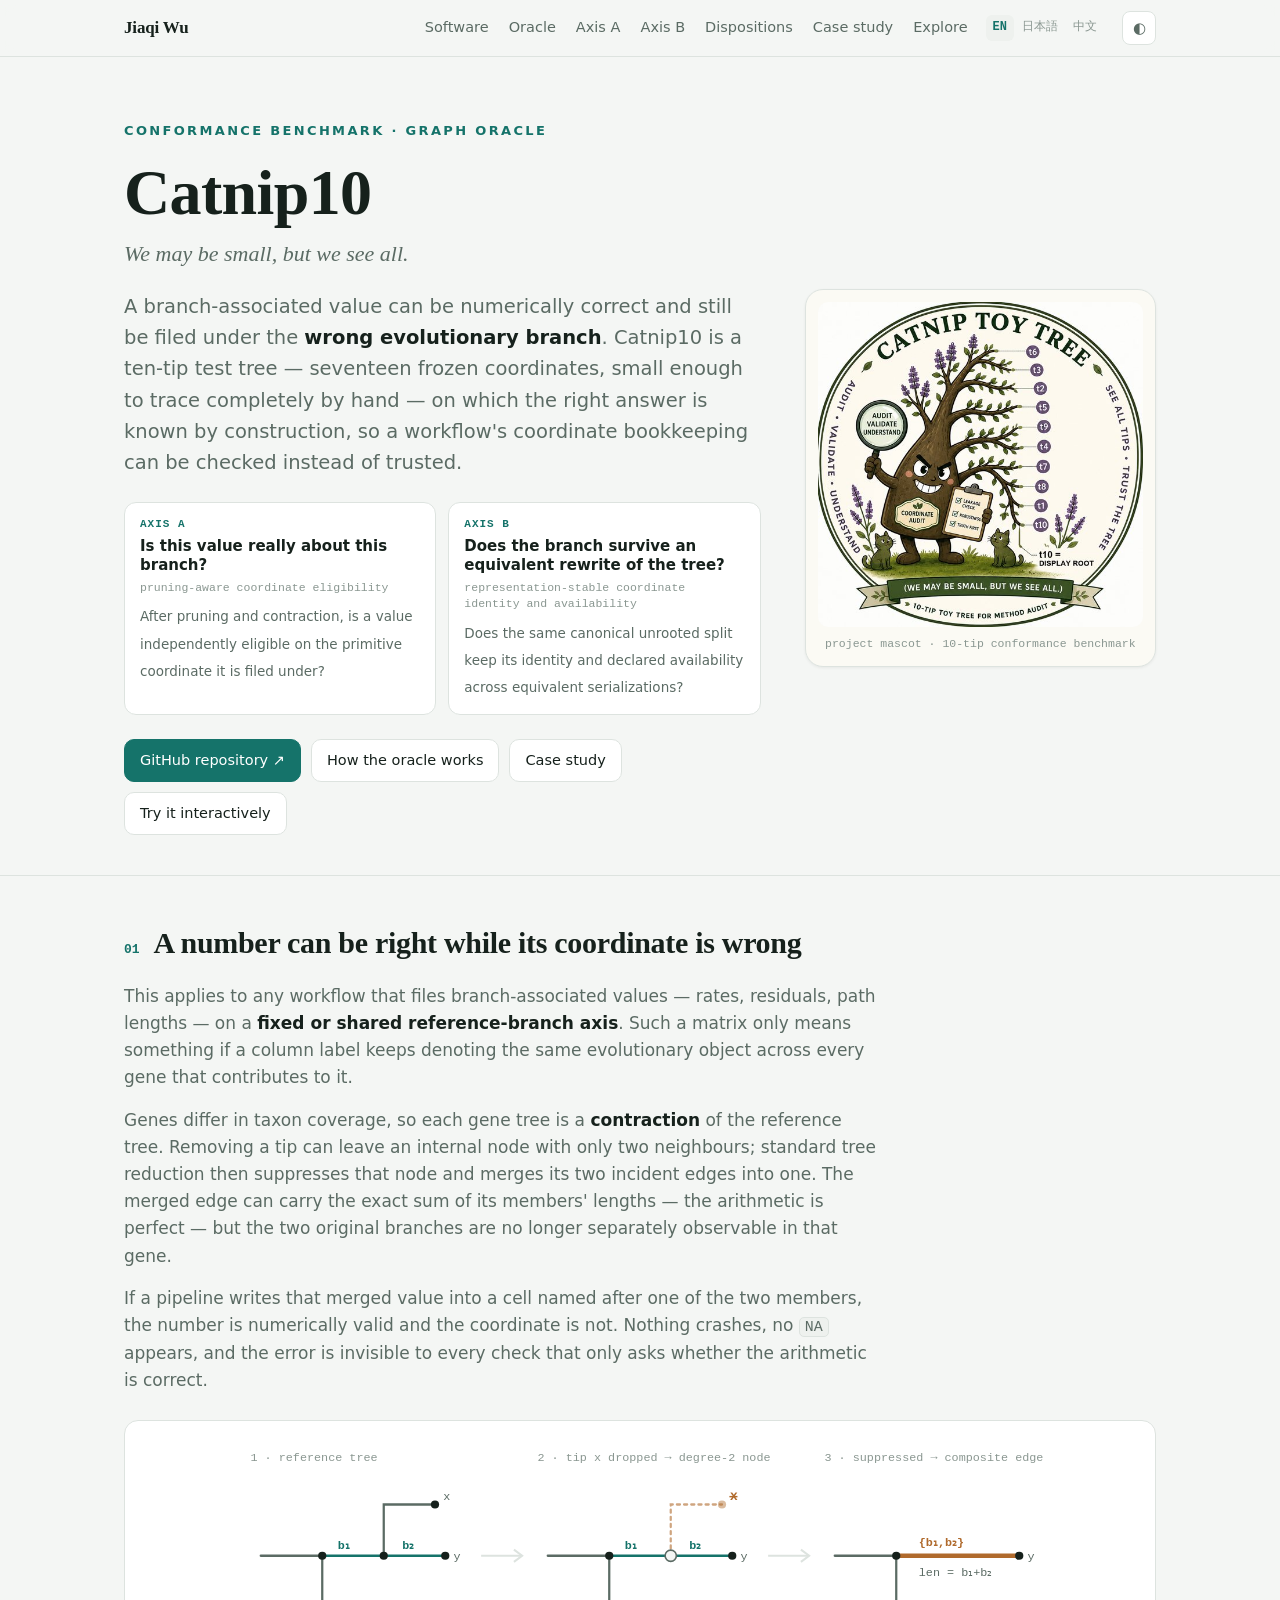
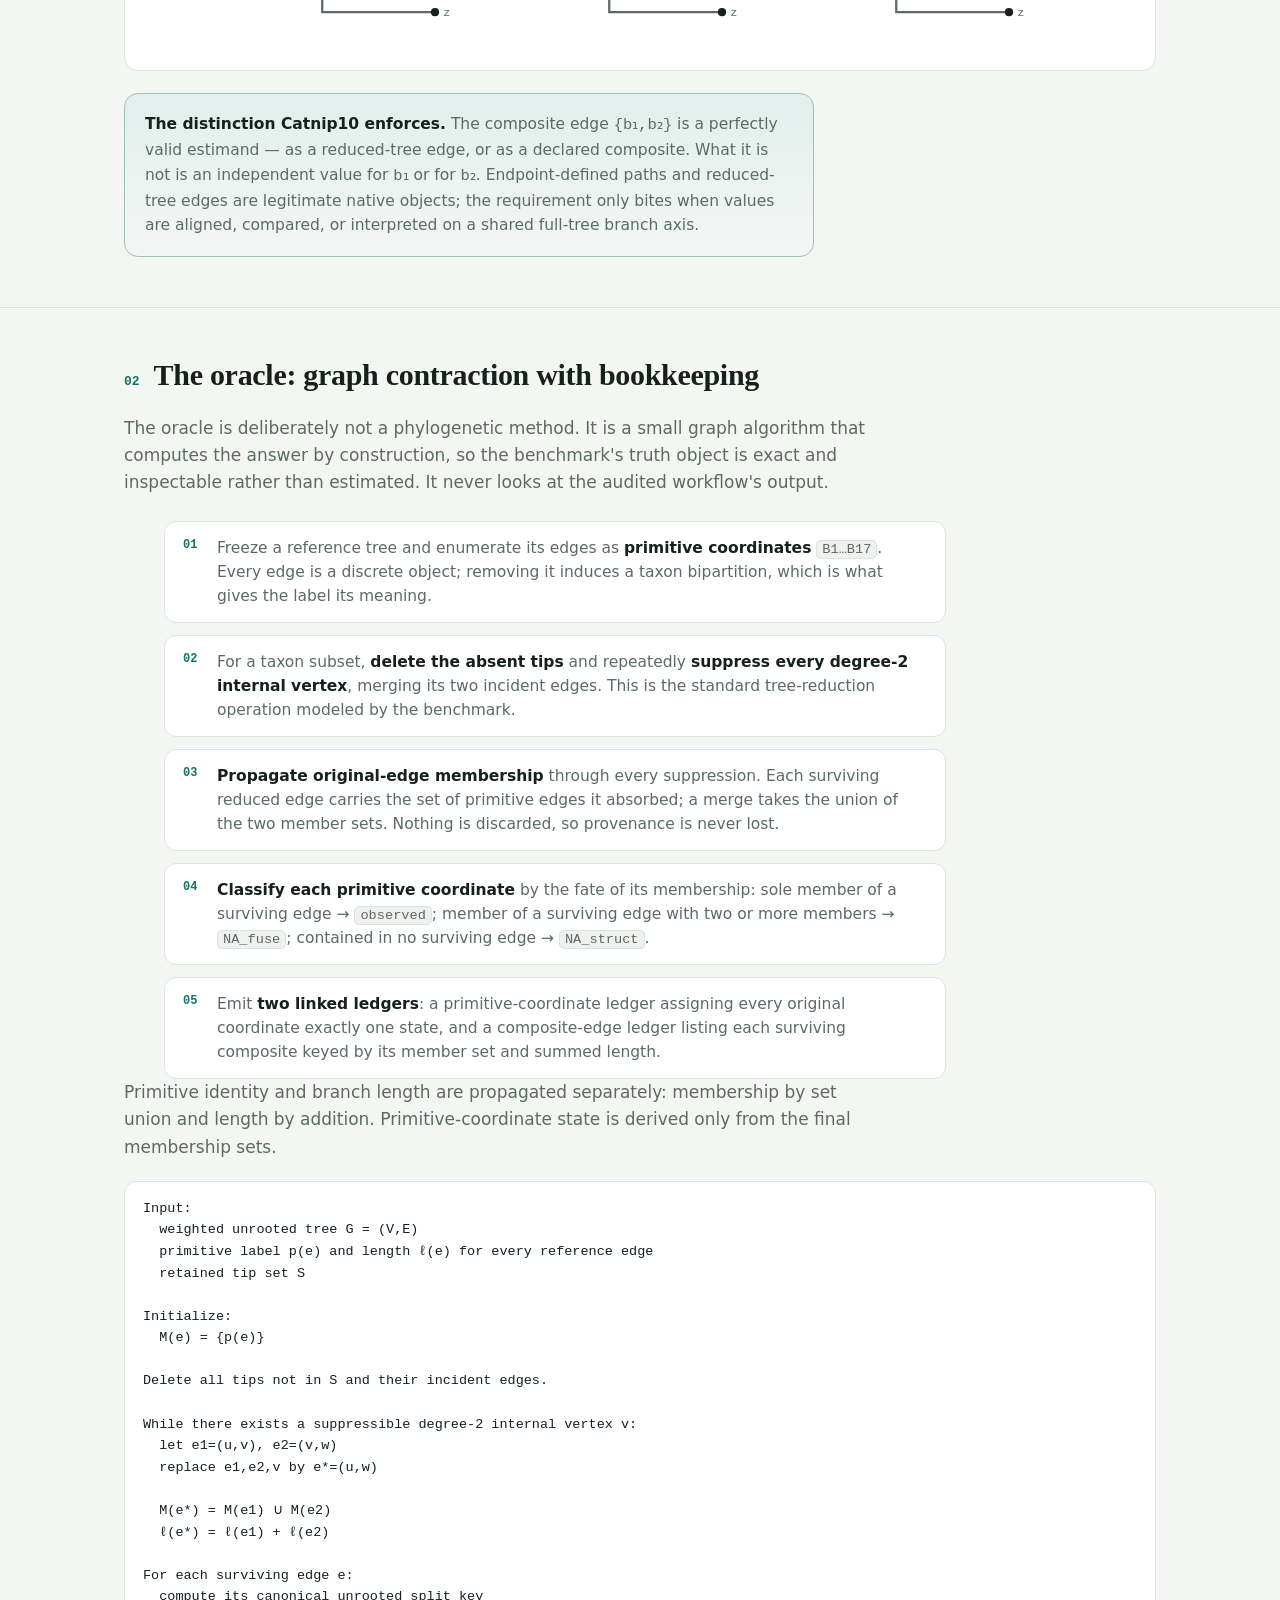
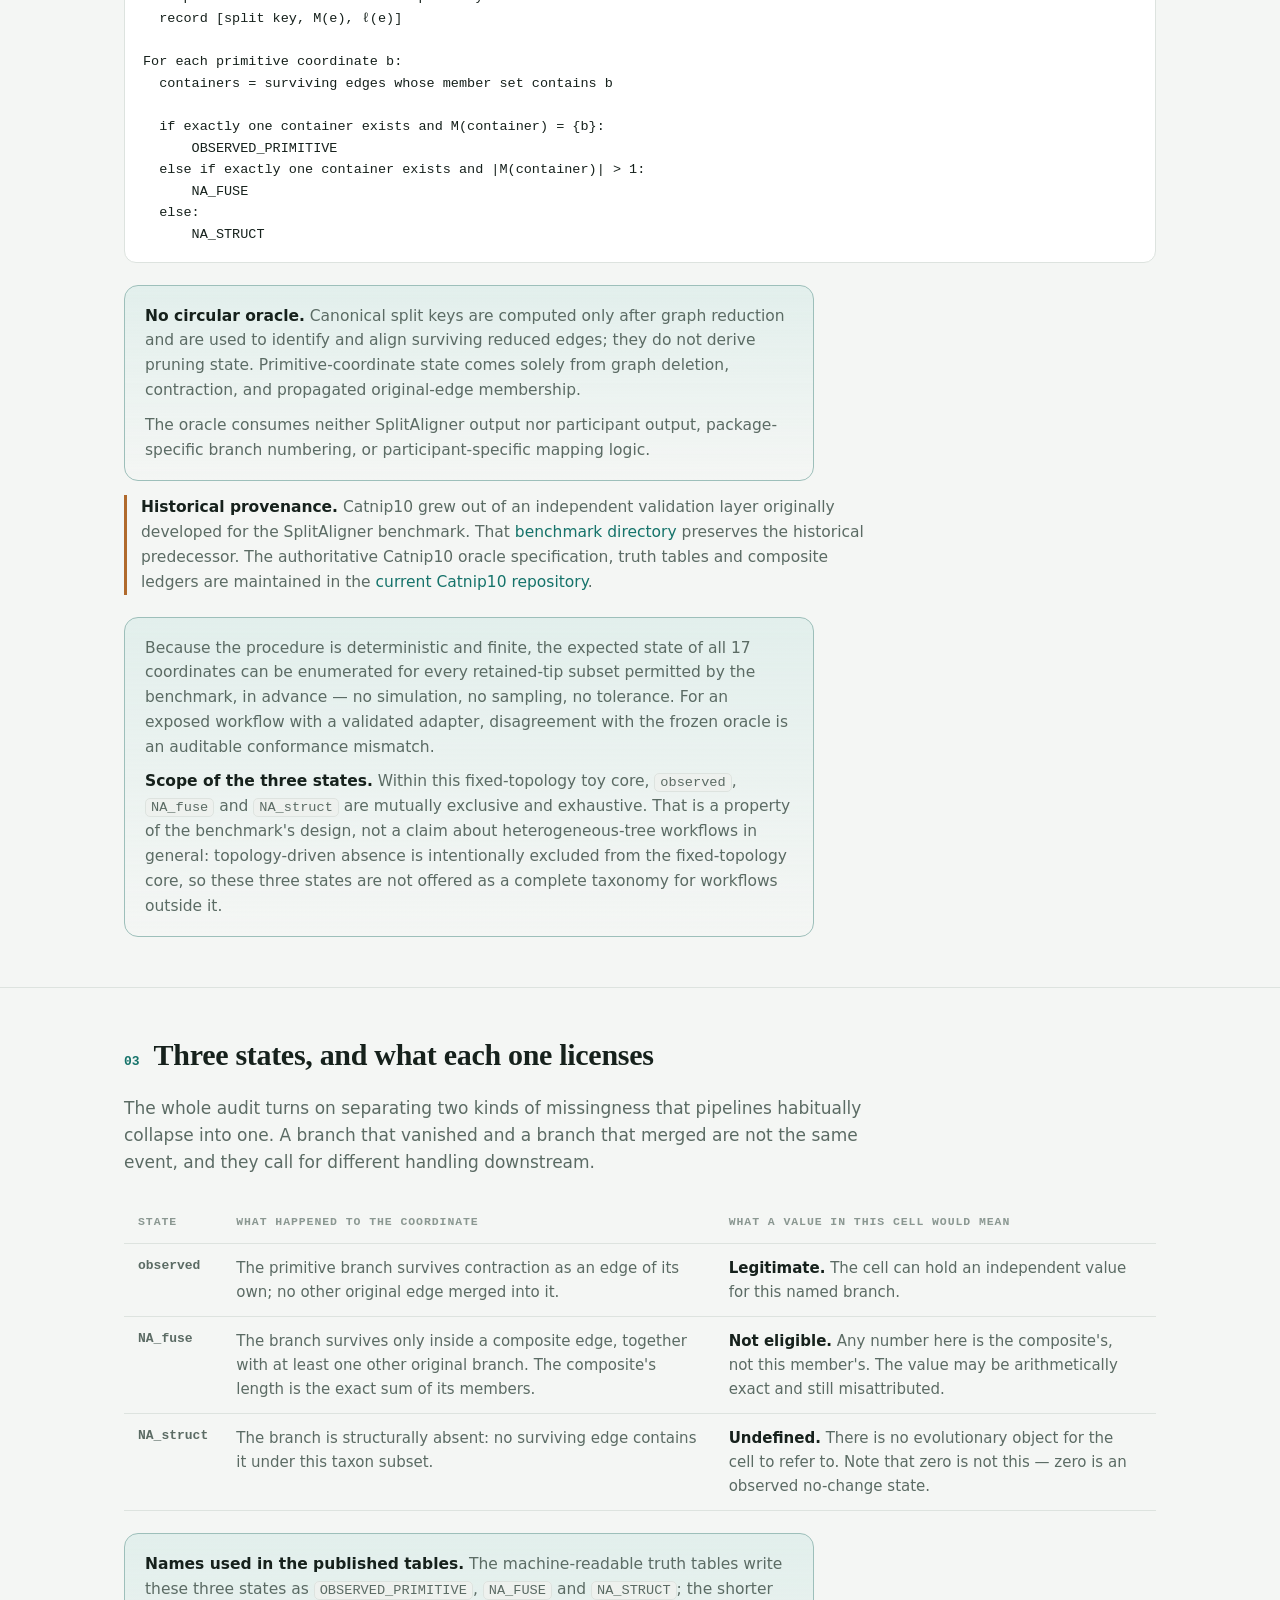
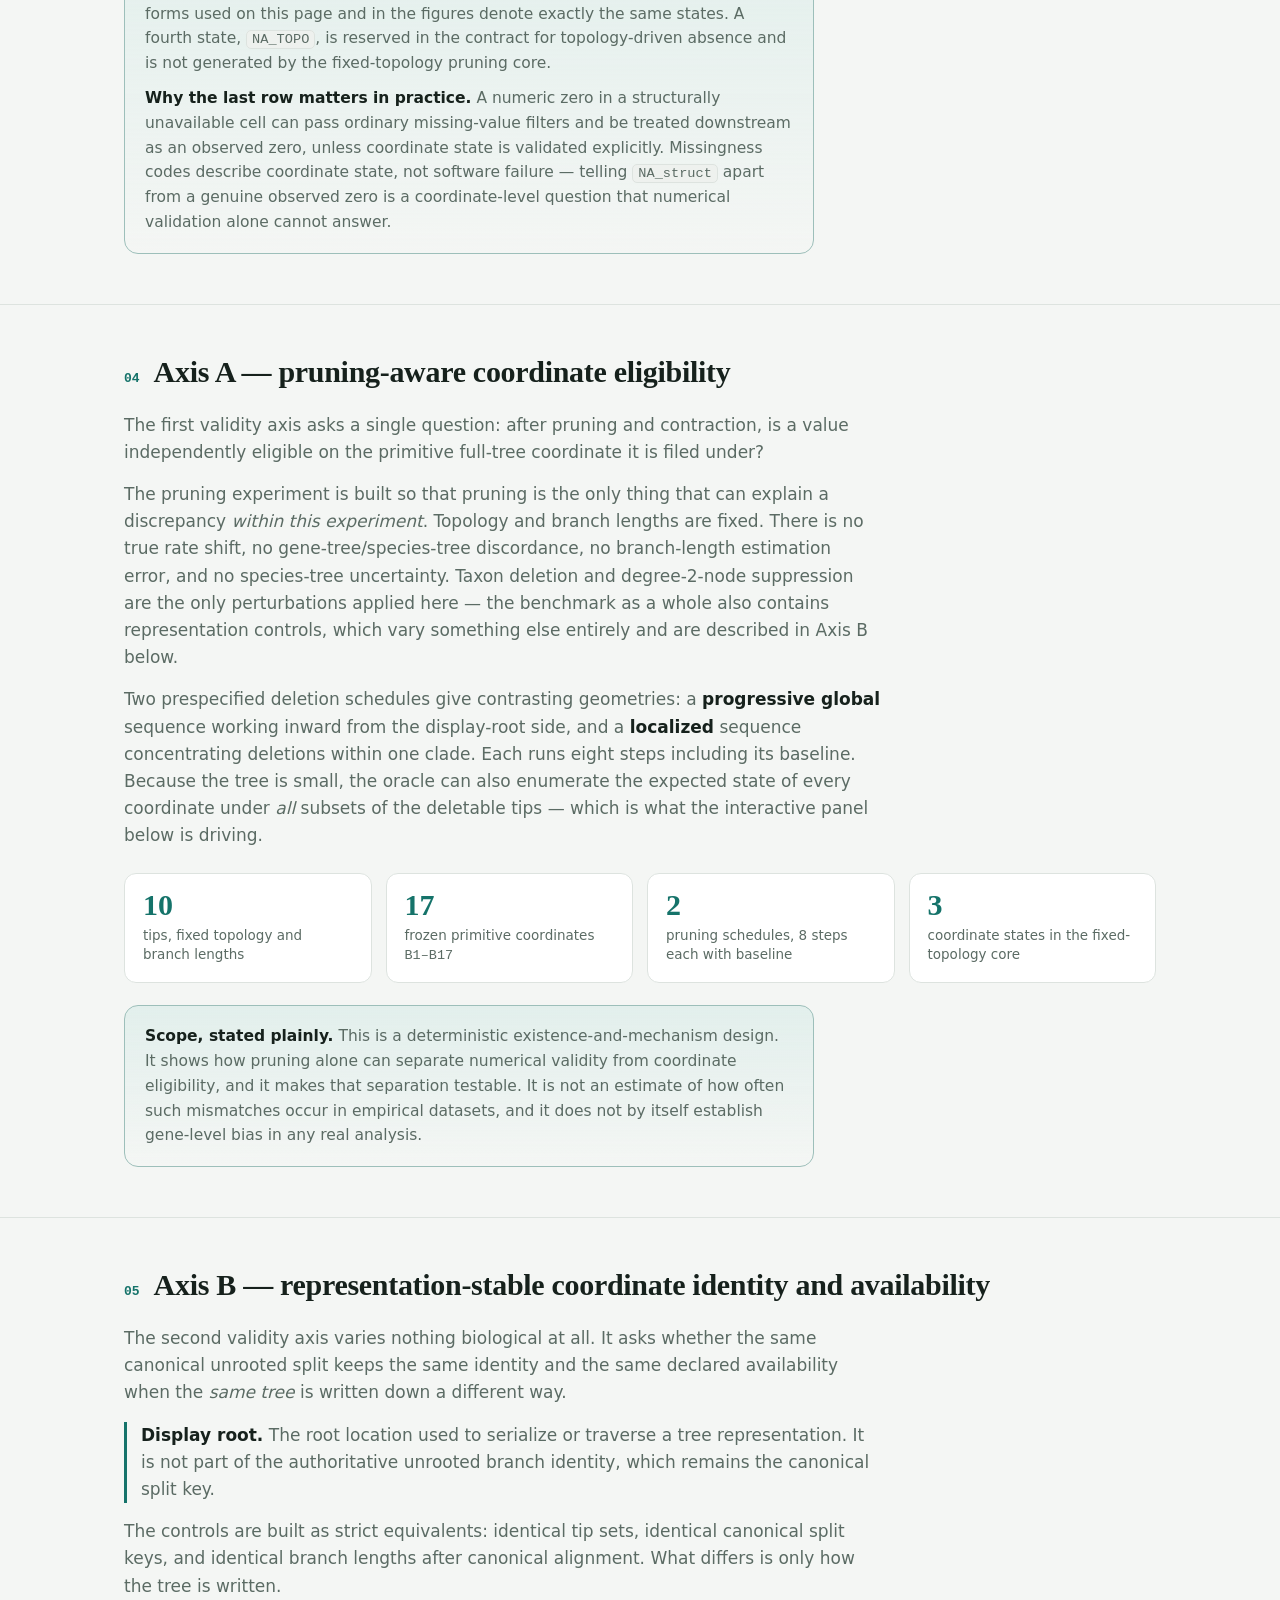
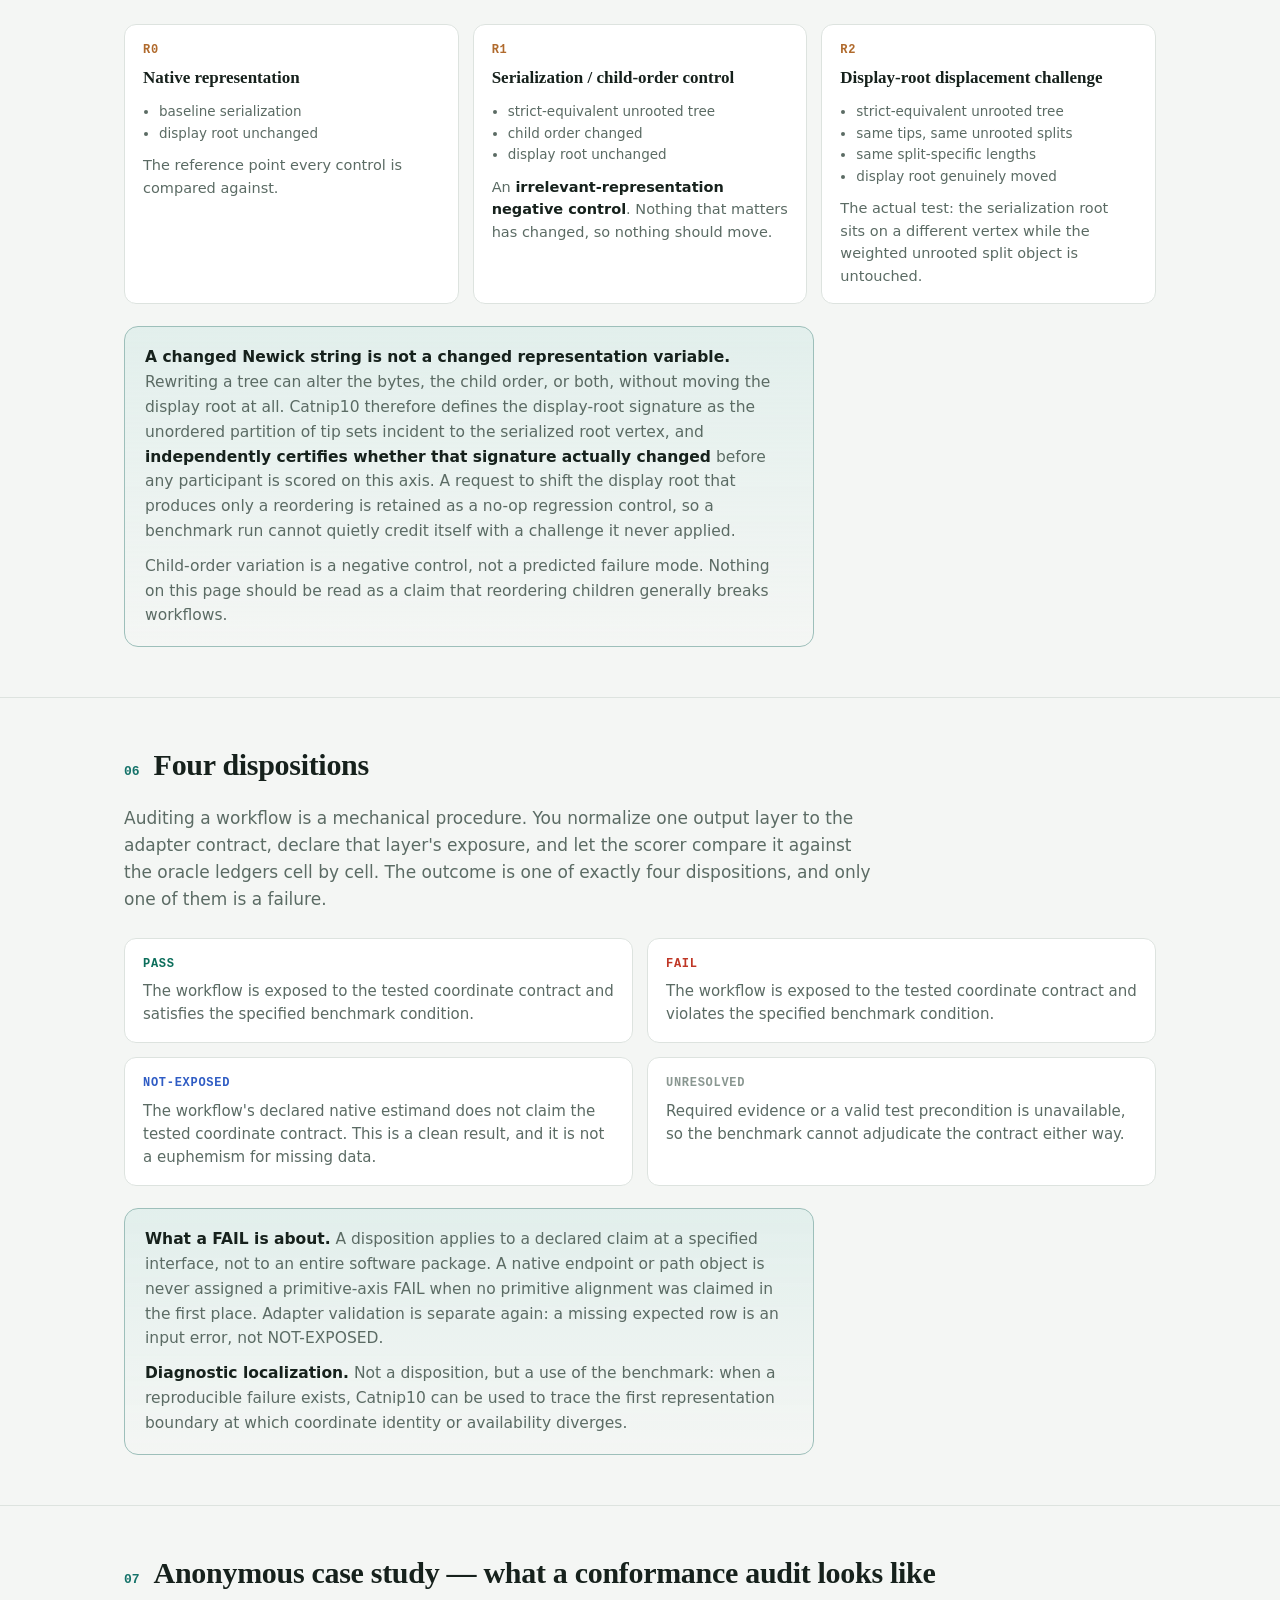
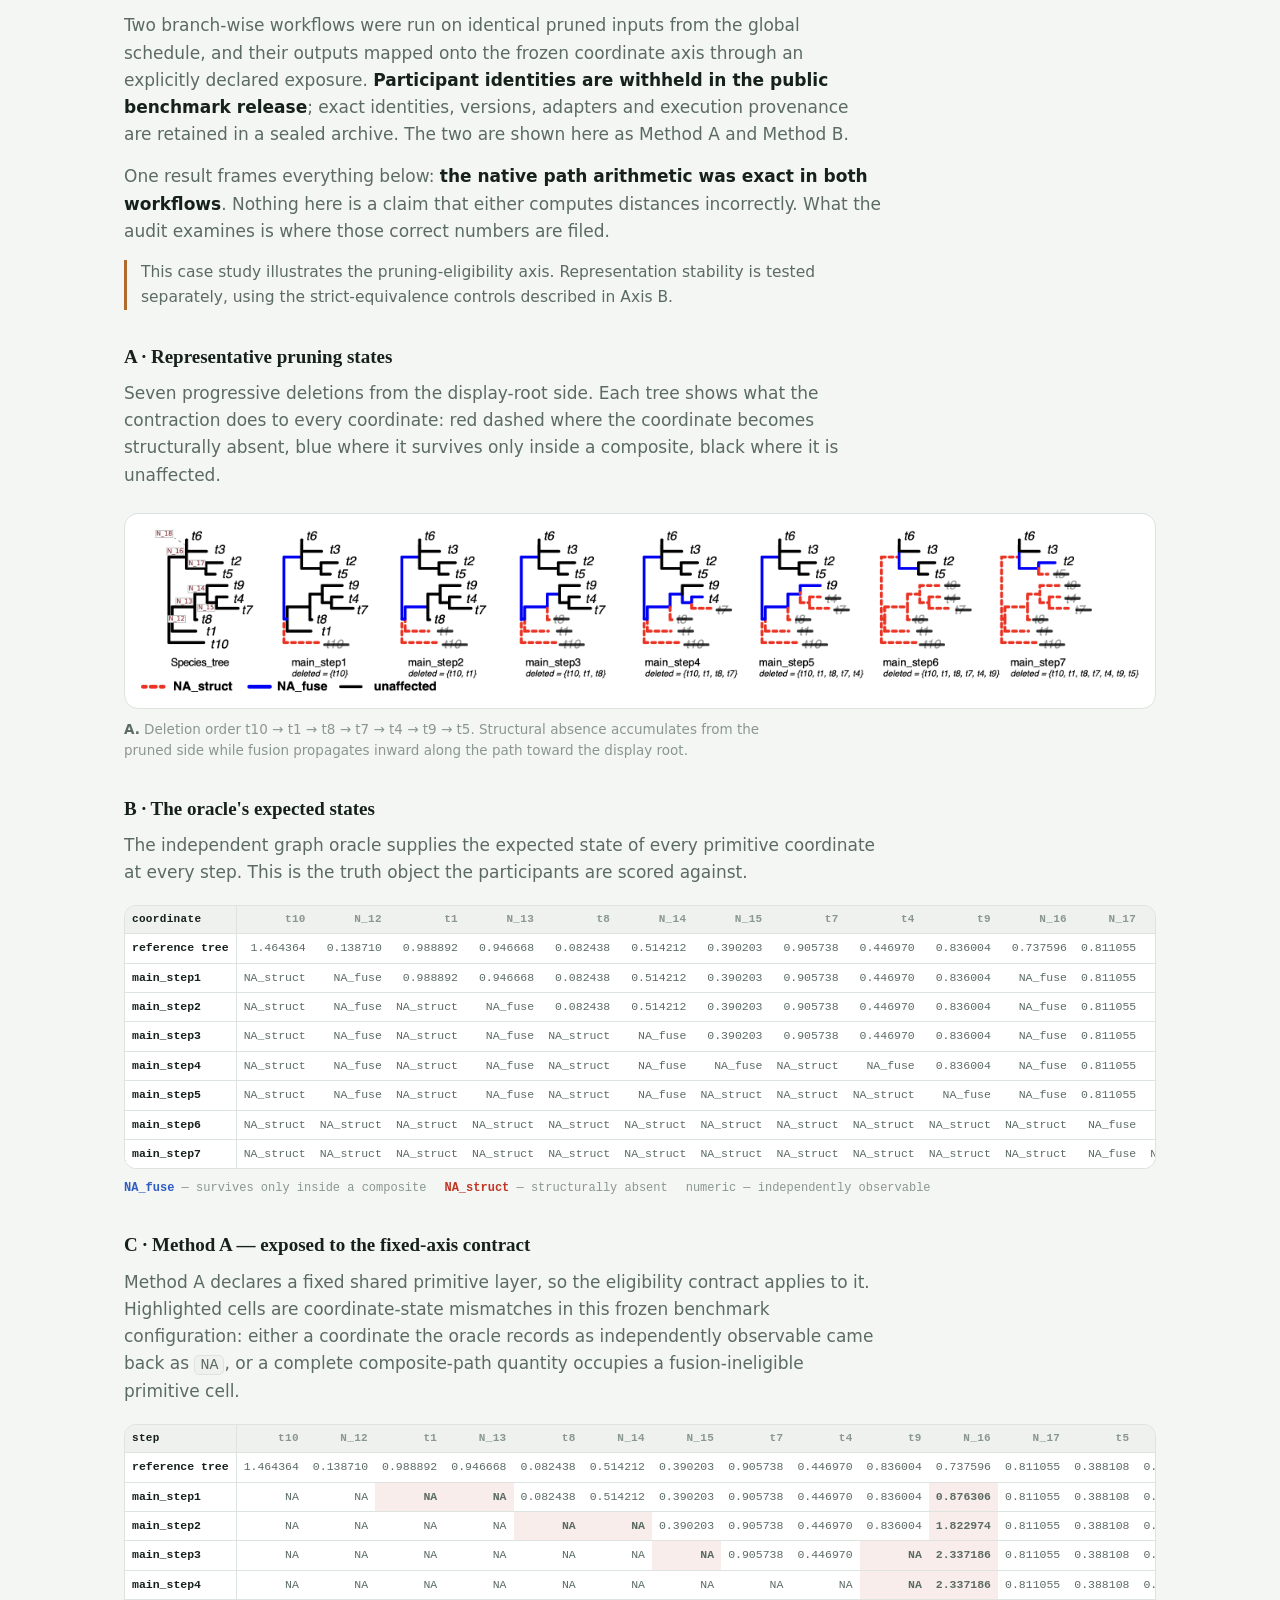
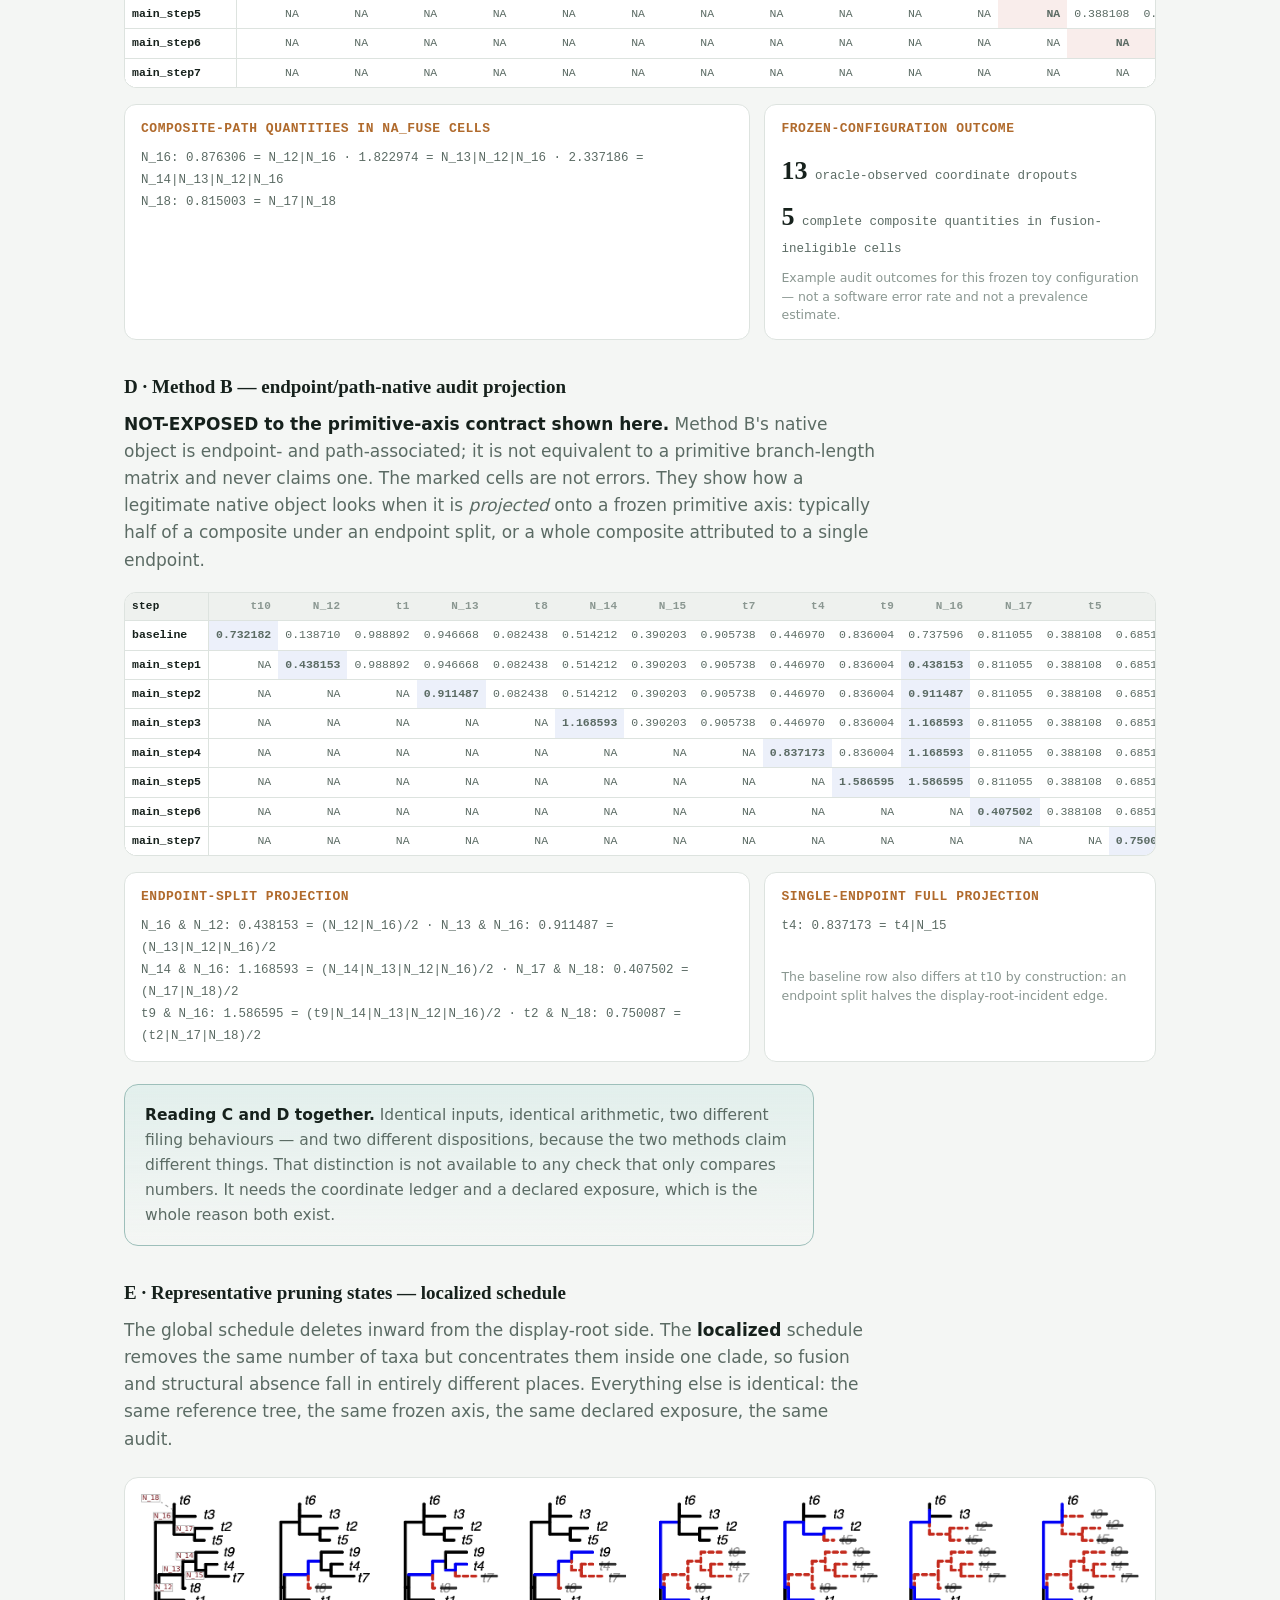
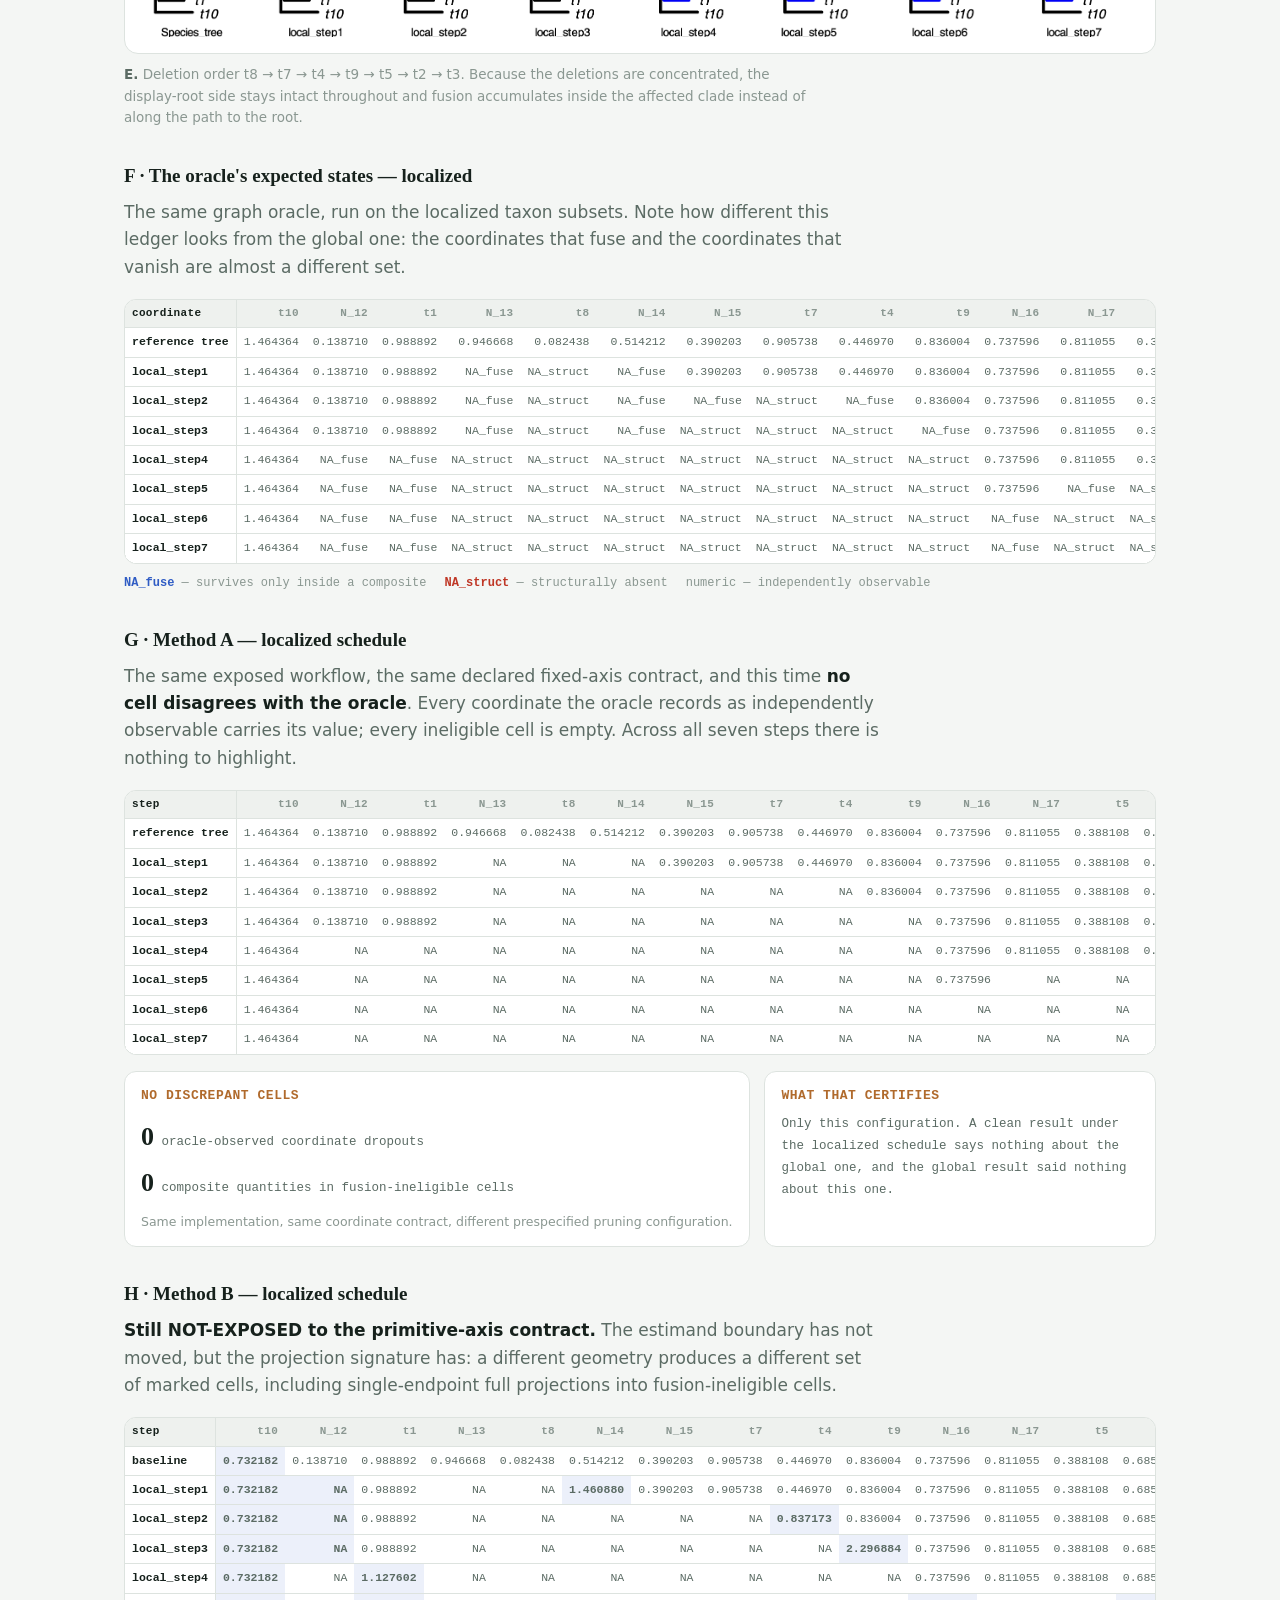
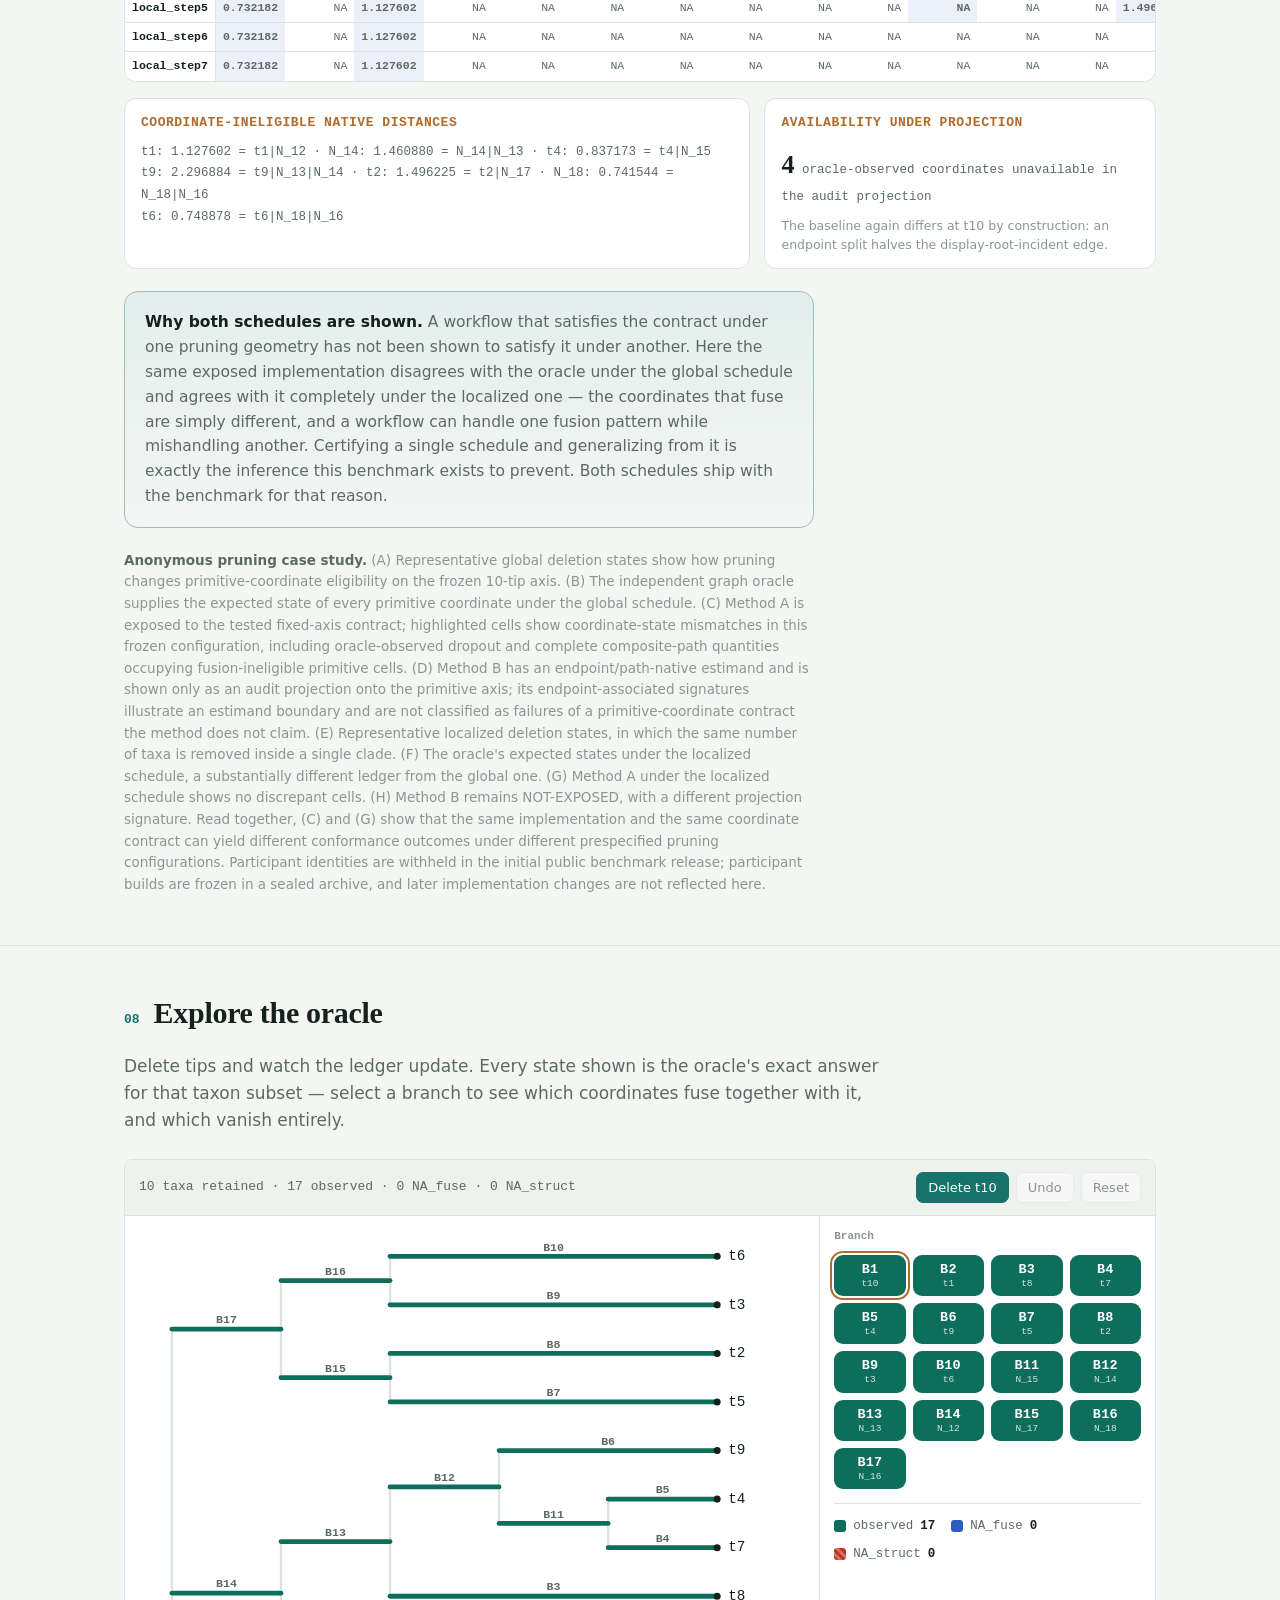
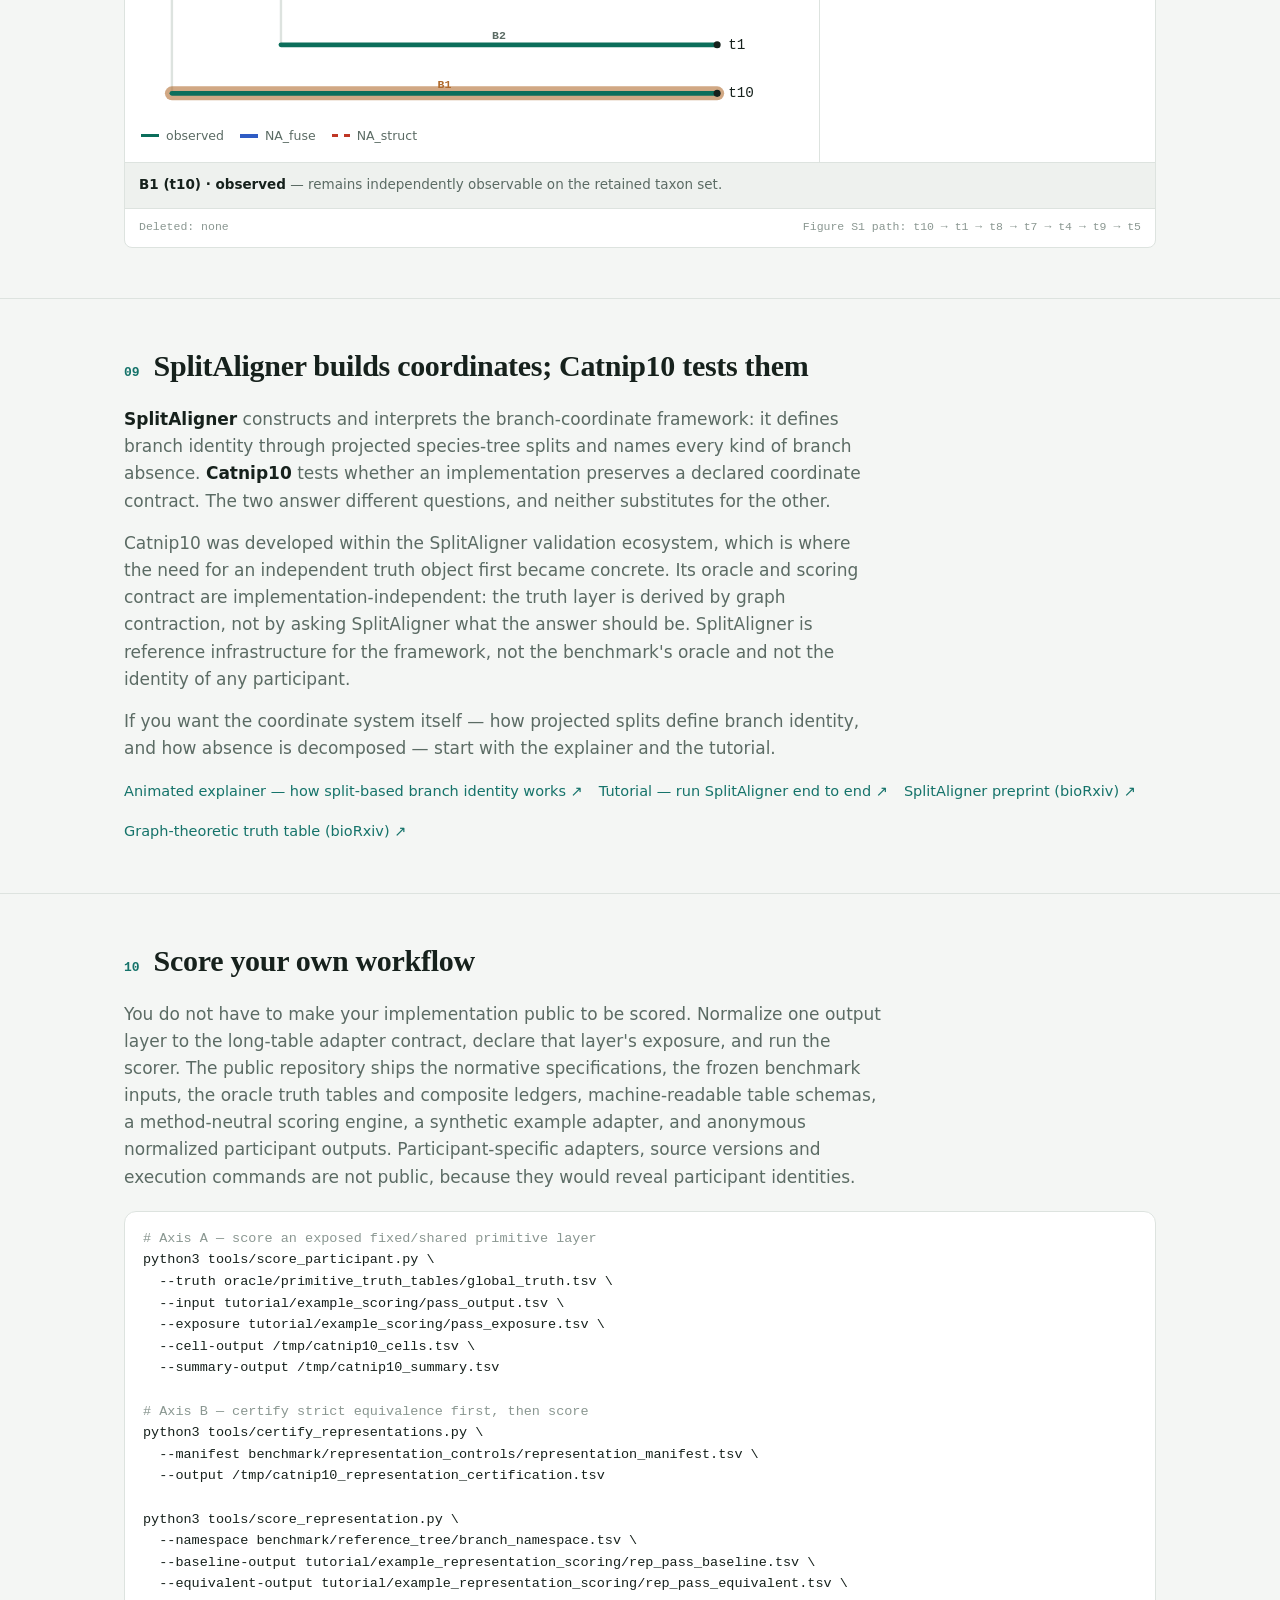
==== catnip10/index.html @ 3f30d098 "Reposition hero/About toward methods; add ORCID, public CV, OG/hreflang/favicon/JSON-LD; publish ASJ" ====
<!doctype html>
<html lang="en">
<head>
<meta charset="utf-8">
<meta name="viewport" content="width=device-width, initial-scale=1">
<link rel="icon" type="image/svg+xml" href="data:image/svg+xml,%3Csvg xmlns='http://www.w3.org/2000/svg' viewBox='0 0 32 32'%3E%3Crect width='32' height='32' rx='7' fill='%2315736a'/%3E%3Cpath d='M5 16h6M11 9v14M11 9h8M11 23h8M19 6v6M19 6h6M19 12h6M19 20v6M19 20h6M19 26h6' fill='none' stroke='%23fff' stroke-width='2.2' stroke-linecap='round'/%3E%3C/svg%3E">
<title>Catnip10 — deterministic branch-coordinate conformance benchmark</title>
<meta name="description" content="Catnip10 is a deterministic 10-tip conformance benchmark for branch-wise workflows that use a fixed or shared reference-branch axis. It tests pruning-aware coordinate eligibility and representation-stable coordinate identity and availability against an independent graph-contraction oracle.">
<link rel="stylesheet" href="../splitaligner/catnip10_game.css">
<script src="../splitaligner/catnip10_game_data.js" defer></script>
<script src="../splitaligner/catnip10_game.js" defer></script>
<style>
  :root{
    --paper:#f4f6f4; --surface:#ffffff; --surface2:#eef1ee; --line:#dde3df;
    --ink:#16211c; --muted:#5b6b64; --faint:#8a9791;
    --accent:#15736a;
    --accent-2:#b06a2c;
    --accent-soft:#e2efec;
    --serif:"Charter","Iowan Old Style","Palatino Linotype",Palatino,Georgia,"Times New Roman",serif;
    --sans:ui-sans-serif,system-ui,-apple-system,"Segoe UI",Roboto,Helvetica,Arial,sans-serif;
    --mono:ui-monospace,"SF Mono","JetBrains Mono",Menlo,Consolas,monospace;
    --maxw:1080px;
  }
  @media (prefers-color-scheme:dark){
    :root{
      --paper:#0f1613; --surface:#151d19; --surface2:#1b241f; --line:#2a352f;
      --ink:#e7efea; --muted:#a2b1aa; --faint:#75847d;
      --accent:#4bb7a8; --accent-2:#d8974f; --accent-soft:#17302b;
    }
  }
  :root[data-theme="dark"]{
    --paper:#0f1613; --surface:#151d19; --surface2:#1b241f; --line:#2a352f;
    --ink:#e7efea; --muted:#a2b1aa; --faint:#75847d;
    --accent:#4bb7a8; --accent-2:#d8974f; --accent-soft:#17302b;
  }
  :root[data-theme="light"]{
    --paper:#f4f6f4; --surface:#ffffff; --surface2:#eef1ee; --line:#dde3df;
    --ink:#16211c; --muted:#5b6b64; --faint:#8a9791;
    --accent:#15736a; --accent-2:#b06a2c; --accent-soft:#e2efec;
  }

  *{box-sizing:border-box}
  html{scroll-behavior:smooth}
  @media (prefers-reduced-motion:reduce){ html{scroll-behavior:auto} }
  body{margin:0; background:var(--paper); color:var(--ink); font-family:var(--sans);
    line-height:1.6; -webkit-font-smoothing:antialiased; font-size:17px}
  h1,h2,h3{font-family:var(--serif); font-weight:600; line-height:1.15; letter-spacing:-.01em}
  a{color:var(--accent); text-decoration:none}
  a:hover{text-decoration:underline}
  .wrap{max-width:var(--maxw); margin:0 auto; padding:0 24px}
  .mono{font-family:var(--mono)}
  code{font-family:var(--mono); font-size:.88em; background:var(--surface2); border:1px solid var(--line);
    border-radius:5px; padding:1px 5px}

  /* Nav — same idiom as the rest of the site */
  header.nav{position:sticky; top:0; z-index:50; backdrop-filter:saturate(1.4) blur(8px);
    background:color-mix(in srgb,var(--paper) 86%, transparent); border-bottom:1px solid var(--line)}
  .nav-inner{max-width:var(--maxw); margin:0 auto; padding:11px 24px; display:flex; align-items:center; gap:18px}
  .nav-name{font-family:var(--serif); font-weight:600; font-size:17px; letter-spacing:-.01em; margin-right:auto}
  .nav-name a{color:var(--ink)}
  .nav-links{display:flex; gap:20px; align-items:center}
  .nav-links a{color:var(--muted); font-size:14.5px}
  .nav-links a:hover{color:var(--accent); text-decoration:none}
  .lang-switch{display:flex; gap:1px; align-items:center; font-family:var(--mono); font-size:12px}
  .lang-switch a{color:var(--faint); padding:3px 7px; border-radius:6px; text-decoration:none}
  .lang-switch a:hover{color:var(--accent)}
  .lang-switch a.cur{color:var(--accent); background:var(--surface2); font-weight:700}
  .theme-btn{border:1px solid var(--line); background:var(--surface); color:var(--muted); border-radius:8px;
    width:34px; height:34px; cursor:pointer; font-size:15px; display:grid; place-items:center}
  .theme-btn:hover{color:var(--accent); border-color:var(--accent)}
  @media (max-width:820px){ .nav-links{display:none} }

  /* Hero */
  .hero{padding:64px 0 40px}
  .hero-grid{display:grid; grid-template-columns:1.45fr .8fr; gap:44px; align-items:center}
  @media (max-width:860px){ .hero-grid{grid-template-columns:1fr; gap:28px} }
  .eyebrow{font-size:13px; text-transform:uppercase; letter-spacing:.18em; color:var(--accent); font-weight:700}
  .hero h1{font-size:clamp(40px,6.4vw,64px); margin:.22em 0 .1em}
  .hero .tag{font-family:var(--serif); font-size:clamp(18px,2.2vw,22px); color:var(--muted); font-style:italic}
  .lead{font-size:clamp(17px,1.7vw,19.5px); color:var(--muted); max-width:62ch; margin:20px 0 24px}
  .lead em{color:var(--ink); font-style:normal; font-weight:600}
  .btns{display:flex; flex-wrap:wrap; gap:10px}
  .btn{display:inline-flex; align-items:center; gap:7px; border:1px solid var(--line); background:var(--surface);
    color:var(--ink); padding:9px 15px; border-radius:10px; font-size:14.5px; font-weight:500}
  .btn:hover{border-color:var(--accent); color:var(--accent); text-decoration:none}
  .btn.primary{background:var(--accent); border-color:var(--accent); color:#fff}
  .btn.primary:hover{background:color-mix(in srgb,var(--accent) 88%, #000); color:#fff}
  .badge-card{background:#fbfaf4; border:1px solid var(--line); border-radius:18px; padding:12px;
    box-shadow:0 1px 3px rgba(0,0,0,.06)}
  .badge-card img{display:block; width:100%; height:auto; border-radius:10px}
  .badge-cap{font-family:var(--mono); font-size:11.5px; color:var(--faint); text-align:center; margin-top:8px}

  /* Sections */
  section.block{padding:50px 0; border-top:1px solid var(--line)}
  .sec-head{display:flex; align-items:baseline; gap:14px; margin-bottom:22px}
  .sec-head h2{font-size:clamp(23px,3.1vw,30px); margin:0}
  .sec-head .sec-num{font-family:var(--mono); font-size:13px; color:var(--accent); font-weight:700}
  .prose{max-width:70ch; color:var(--muted); font-size:17px}
  .prose strong{color:var(--ink)}
  .prose p{margin:0 0 15px}
  .prose p:last-child{margin-bottom:0}

  /* Callout */
  .note{background:linear-gradient(180deg,var(--accent-soft),transparent);
    border:1px solid color-mix(in srgb,var(--accent) 32%,var(--line)); border-radius:14px;
    padding:18px 20px; margin:22px 0 0; color:var(--muted); font-size:15.5px; max-width:70ch}
  .note strong{color:var(--ink)}
  .note p{margin:0 0 10px} .note p:last-child{margin:0}

  /* Contraction diagram */
  .diagram{margin:26px 0 0; background:var(--surface); border:1px solid var(--line);
    border-radius:14px; padding:22px; overflow-x:auto}
  .diagram svg{display:block; width:100%; min-width:560px; max-width:820px; margin:0 auto; height:auto}
  .dg-edge{fill:none; stroke:var(--muted); stroke-width:2.2; stroke-linecap:round}
  .dg-edge.hot{stroke:var(--accent)}
  .dg-edge.gone{stroke:var(--accent-2); stroke-dasharray:3 4; opacity:.6}
  .dg-edge.fused{stroke:var(--accent-2); stroke-width:4.4}
  .dg-dot{fill:var(--ink)}
  .dg-dot.open{fill:var(--paper); stroke:var(--muted); stroke-width:1.6}
  .dg-dot.gone{fill:var(--accent-2); opacity:.45}
  .dg-t{font-family:var(--mono); font-size:11.5px; fill:var(--muted)}
  .dg-t.lbl{fill:var(--ink); font-weight:700}
  .dg-t.hot{fill:var(--accent); font-weight:700}
  .dg-t.warm{fill:var(--accent-2); font-weight:700}
  .dg-cap{font-family:var(--mono); font-size:11.5px; fill:var(--faint)}
  .dg-arrow{fill:none; stroke:var(--line); stroke-width:2}

  /* Algorithm steps */
  .algo{counter-reset:step; margin:24px 0 0; display:grid; gap:12px; max-width:76ch}
  .algo li{list-style:none; counter-increment:step; position:relative; padding:14px 18px 14px 52px;
    background:var(--surface); border:1px solid var(--line); border-radius:12px;
    color:var(--muted); font-size:15.5px; line-height:1.55}
  .algo li::before{content:counter(step,decimal-leading-zero); position:absolute; left:18px; top:14px;
    font-family:var(--mono); font-size:12px; font-weight:700; color:var(--accent)}
  .algo li strong{color:var(--ink)}

  /* State table */
  .tbl-scroll{overflow-x:auto; margin:24px 0 0}
  table.states{border-collapse:collapse; width:100%; min-width:620px; font-size:15px}
  table.states th,table.states td{text-align:left; padding:12px 14px; border-bottom:1px solid var(--line);
    vertical-align:top; color:var(--muted)}
  table.states thead th{font-family:var(--mono); font-size:11.5px; text-transform:uppercase;
    letter-spacing:.08em; color:var(--faint); font-weight:700; border-bottom:1px solid var(--line)}
  table.states td.st{white-space:nowrap; font-family:var(--mono); font-size:13px; font-weight:700}
  .sw-obs{color:#0c6e5b} .sw-fus{color:#2f5cc4} .sw-str{color:#bf3625}
  @media (prefers-color-scheme:dark){ .sw-obs{color:#3cc0a6} .sw-fus{color:#8ab4f2} .sw-str{color:#f28a8a} }
  :root[data-theme="dark"] .sw-obs{color:#3cc0a6}
  :root[data-theme="dark"] .sw-fus{color:#8ab4f2}
  :root[data-theme="dark"] .sw-str{color:#f28a8a}
  :root[data-theme="light"] .sw-obs{color:#0c6e5b}
  :root[data-theme="light"] .sw-fus{color:#2f5cc4}
  :root[data-theme="light"] .sw-str{color:#bf3625}
  table.states td strong{color:var(--ink)}

  /* Spec grid */
  .spec{display:grid; grid-template-columns:repeat(4,1fr); gap:14px; margin:24px 0 0}
  @media (max-width:820px){ .spec{grid-template-columns:repeat(2,1fr)} }
  .spec > div{background:var(--surface); border:1px solid var(--line); border-radius:12px; padding:16px 18px}
  .spec .n{font-family:var(--serif); font-size:30px; font-weight:600; color:var(--accent); line-height:1}
  .spec .k{font-size:13.5px; color:var(--muted); margin-top:6px; line-height:1.4}

  /* Verdict cards */
  .verdicts{display:grid; grid-template-columns:repeat(2,1fr); gap:14px; margin:24px 0 0}
  @media (max-width:720px){ .verdicts{grid-template-columns:1fr} }
  .vd{background:var(--surface); border:1px solid var(--line); border-radius:12px; padding:16px 18px}
  .vd h4{margin:0 0 6px; font-family:var(--mono); font-size:12px; letter-spacing:.06em; text-transform:uppercase;
    color:var(--accent); font-weight:700}
  .vd p{margin:0; color:var(--muted); font-size:15px; line-height:1.55}

  /* Code block */
  pre{background:var(--surface); border:1px solid var(--line); border-radius:12px; padding:16px 18px;
    overflow-x:auto; font-family:var(--mono); font-size:13.5px; line-height:1.6; color:var(--ink); margin:20px 0 0}
  pre code{background:none; border:none; padding:0; font-size:inherit}
  .cm{color:var(--faint)}

  /* Link rows */
  .linkrow{display:flex; gap:16px; flex-wrap:wrap; font-size:14.5px; margin-top:18px}

  footer{border-top:1px solid var(--line); padding:26px 0 40px; color:var(--faint); font-size:13.5px}
  footer .wrap{display:flex; flex-wrap:wrap; gap:10px 20px; justify-content:space-between}


  /* Audit result tables */
  .figcard{background:#ffffff; border:1px solid var(--line); border-radius:14px; padding:16px;
    overflow-x:auto; margin:24px 0 8px}
  .figcard img{display:block; min-width:900px; width:100%; height:auto}
  figcaption.cap{color:var(--faint); font-size:13.5px; margin-top:10px; max-width:80ch}
  figcaption.cap b{color:var(--muted); font-weight:600}
  .axis-wrap{overflow-x:auto; margin:18px 0 0; border:1px solid var(--line); border-radius:12px; background:var(--surface)}
  table.axis{border-collapse:collapse; font-family:var(--mono); font-size:11.5px; width:100%; min-width:1000px}
  table.axis th,table.axis td{padding:5px 7px; text-align:right; white-space:nowrap;
    border-bottom:1px solid var(--line); color:var(--muted); font-variant-numeric:tabular-nums}
  table.axis thead th{position:sticky; top:0; background:var(--surface2); color:var(--faint);
    font-weight:700; font-size:11px; letter-spacing:.03em}
  table.axis th.rl,table.axis td.rl{text-align:left; position:sticky; left:0; background:var(--surface);
    color:var(--ink); font-weight:700; border-right:1px solid var(--line)}
  table.axis thead th.rl{background:var(--surface2)}
  table.axis tbody tr:last-child td{border-bottom:none}
  td.o-obs{color:var(--muted)}
  td.o-fuse{color:#2f5cc4}
  td.o-struct{color:#bf3625}
  td.mk-bad{color:#bf3625; font-weight:700; background:color-mix(in srgb,#bf3625 9%,transparent)}
  td.mk-proj{color:#2f5cc4; font-weight:700; background:color-mix(in srgb,#2f5cc4 9%,transparent)}
  @media (prefers-color-scheme:dark){ td.mk-proj{color:#8ab4f2; background:color-mix(in srgb,#8ab4f2 12%,transparent)} }
  :root[data-theme="dark"] td.mk-proj{color:#8ab4f2; background:color-mix(in srgb,#8ab4f2 12%,transparent)}
  :root[data-theme="light"] td.mk-proj{color:#2f5cc4; background:color-mix(in srgb,#2f5cc4 9%,transparent)}
  @media (prefers-color-scheme:dark){
    td.o-fuse{color:#8ab4f2} td.o-struct{color:#f28a8a}
    td.mk-bad{color:#f28a8a; background:color-mix(in srgb,#f28a8a 12%,transparent)}
    .figcard{background:#f7f7f2}
  }
  :root[data-theme="dark"] td.o-fuse{color:#8ab4f2}
  :root[data-theme="dark"] td.o-struct{color:#f28a8a}
  :root[data-theme="dark"] td.mk-bad{color:#f28a8a; background:color-mix(in srgb,#f28a8a 12%,transparent)}
  :root[data-theme="dark"] .figcard{background:#f7f7f2}
  :root[data-theme="light"] td.o-fuse{color:#2f5cc4}
  :root[data-theme="light"] td.o-struct{color:#bf3625}
  :root[data-theme="light"] td.mk-bad{color:#bf3625; background:color-mix(in srgb,#bf3625 9%,transparent)}
  :root[data-theme="light"] .figcard{background:#ffffff}
  .tkey{display:flex; gap:18px; flex-wrap:wrap; margin-top:10px; font-family:var(--mono); font-size:12px; color:var(--faint)}
  .tkey i{font-style:normal; font-weight:700}
  .callouts{display:grid; grid-template-columns:1.6fr 1fr; gap:14px; margin-top:16px}
  @media (max-width:820px){ .callouts{grid-template-columns:1fr} }
  .co{background:var(--surface); border:1px solid var(--line); border-radius:12px; padding:14px 16px}
  .co h4{margin:0 0 8px; font-size:13px; font-family:var(--mono); letter-spacing:.04em; color:var(--accent-2);
    text-transform:uppercase; font-weight:700}
  .co p{margin:0; font-family:var(--mono); font-size:12.5px; line-height:1.75; color:var(--muted); word-break:break-word}
  .co .big{font-family:var(--serif); font-size:26px; font-weight:600; color:var(--ink)}
  .subh{font-family:var(--serif); font-size:19px; font-weight:600; color:var(--ink); margin:32px 0 0}
  .subh + .prose{margin-top:8px}

  .catnip-game{margin-top:24px}
  /* Hero axis chips */
  .axes{display:grid; grid-template-columns:1fr 1fr; gap:12px; margin:22px 0 24px; max-width:62ch}
  @media (max-width:720px){ .axes{grid-template-columns:1fr} }
  .ax{background:var(--surface); border:1px solid var(--line); border-radius:12px; padding:13px 15px}
  .ax .axl{display:block; font-family:var(--mono); font-size:11px; font-weight:700; letter-spacing:.09em;
    text-transform:uppercase; color:var(--accent)}
  .ax b{display:block; color:var(--ink); font-size:15px; margin:3px 0 4px; line-height:1.3}
  .ax .axt{display:block; font-family:var(--mono); font-size:11.5px; color:var(--faint);
    margin:0 0 6px; line-height:1.45}
  .ax span:last-child{color:var(--muted); font-size:13.5px; line-height:1.5}

  /* Representation controls */
  .reps{display:grid; grid-template-columns:repeat(3,1fr); gap:14px; margin:24px 0 0}
  @media (max-width:860px){ .reps{grid-template-columns:1fr} }
  .rep{background:var(--surface); border:1px solid var(--line); border-radius:12px; padding:16px 18px}
  .rep .rid{font-family:var(--mono); font-size:12px; font-weight:700; color:var(--accent-2); letter-spacing:.06em}
  .rep h4{margin:4px 0 10px; font-family:var(--serif); font-size:17px; color:var(--ink); font-weight:600}
  .rep ul{margin:0 0 10px; padding-left:16px; color:var(--muted); font-size:13.5px; line-height:1.6}
  .rep li{margin:0}
  .rep p{margin:0; color:var(--muted); font-size:14.5px; line-height:1.55}
  .rep p strong{color:var(--ink)}
  .defn{border-left:3px solid var(--accent); padding-left:14px; margin:4px 0 15px !important}

  /* Dispositions */
  .vd.d-pass h4{color:#0c6e5b} .vd.d-fail h4{color:#bf3625}
  .vd.d-ne h4{color:#2f5cc4}   .vd.d-un h4{color:var(--faint)}
  @media (prefers-color-scheme:dark){
    .vd.d-pass h4{color:#3cc0a6} .vd.d-fail h4{color:#f28a8a} .vd.d-ne h4{color:#8ab4f2}
  }
  :root[data-theme="dark"] .vd.d-pass h4{color:#3cc0a6}
  :root[data-theme="dark"] .vd.d-fail h4{color:#f28a8a}
  :root[data-theme="dark"] .vd.d-ne h4{color:#8ab4f2}
  :root[data-theme="light"] .vd.d-pass h4{color:#0c6e5b}
  :root[data-theme="light"] .vd.d-fail h4{color:#bf3625}
  :root[data-theme="light"] .vd.d-ne h4{color:#2f5cc4}

  .axnote{border-left:3px solid var(--accent-2); padding-left:14px; font-size:15.5px}
  .fine{display:block; margin-top:8px; font-family:var(--sans); font-size:12.5px; color:var(--faint); line-height:1.5}

</style>
</head>
<body>

<header class="nav">
  <div class="nav-inner">
    <span class="nav-name"><a href="../index.html">Jiaqi Wu</a></span>
    <nav class="nav-links">
      <a href="../index.html#software">Software</a>
      <a href="#oracle">Oracle</a>
      <a href="#axis-a">Axis A</a>
      <a href="#axis-b">Axis B</a>
      <a href="#dispositions">Dispositions</a>
      <a href="#case-study">Case study</a>
      <a href="#explore">Explore</a>
    </nav>
    <div class="lang-switch" aria-label="Language / 言語 / 语言"><a href="index.html" class="cur">EN</a><a href="index_ja.html">日本語</a><a href="index_zh.html">中文</a></div>
    <button class="theme-btn" id="themeBtn" title="Toggle light / dark" aria-label="Toggle colour theme">◐</button>
  </div>
</header>

<main>

<section class="hero">
  <div class="wrap hero-grid">
    <div>
      <div class="eyebrow">Conformance benchmark · graph oracle</div>
      <h1>Catnip10</h1>
      <div class="tag">We may be small, but we see all.</div>
      <p class="lead">A branch-associated value can be numerically correct and still be filed under the <em>wrong evolutionary branch</em>. Catnip10 is a ten-tip test tree — seventeen frozen coordinates, small enough to trace completely by hand — on which the right answer is known by construction, so a workflow's coordinate bookkeeping can be checked instead of trusted.</p>
      <div class="axes">
        <div class="ax"><span class="axl">Axis A</span><b>Is this value really about this branch?</b><span class="axt">pruning-aware coordinate eligibility</span><span>After pruning and contraction, is a value independently eligible on the primitive coordinate it is filed under?</span></div>
        <div class="ax"><span class="axl">Axis B</span><b>Does the branch survive an equivalent rewrite of the tree?</b><span class="axt">representation-stable coordinate identity and availability</span><span>Does the same canonical unrooted split keep its identity and declared availability across equivalent serializations?</span></div>
      </div>
      <div class="btns">
        <a class="btn primary" href="https://github.com/wujiaqi06/Catnip10" target="_blank" rel="noopener">GitHub repository ↗</a>
        <a class="btn" href="#oracle">How the oracle works</a>
        <a class="btn" href="#case-study">Case study</a>
        <a class="btn" href="#explore">Try it interactively</a>
      </div>
    </div>
    <figure class="badge-card" style="margin:0">
      <img src="catnip10_mascot.jpg" alt="The Catnip10 badge: a cartoon toy tree holding a magnifying glass and an audit clipboard, with ten labelled tips t1 to t10, and t10 annotated as DISPLAY ROOT. Project mascot, not an authoritative benchmark topology.">
      <figcaption class="badge-cap">project mascot · 10-tip conformance benchmark</figcaption>
    </figure>
  </div>
</section>

<!-- 01 THE PROBLEM -->
<section class="block" id="problem">
  <div class="wrap">
    <div class="sec-head"><span class="sec-num">01</span><h2>A number can be right while its coordinate is wrong</h2></div>
    <div class="prose">
      <p>This applies to any workflow that files branch-associated values — rates, residuals, path lengths — on a <strong>fixed or shared reference-branch axis</strong>. Such a matrix only means something if a column label keeps denoting the same evolutionary object across every gene that contributes to it.</p>
      <p>Genes differ in taxon coverage, so each gene tree is a <strong>contraction</strong> of the reference tree. Removing a tip can leave an internal node with only two neighbours; standard tree reduction then suppresses that node and merges its two incident edges into one. The merged edge can carry the exact sum of its members' lengths — the arithmetic is perfect — but the two original branches are no longer separately observable in that gene.</p>
      <p>If a pipeline writes that merged value into a cell named after one of the two members, the number is numerically valid and the coordinate is not. Nothing crashes, no <code>NA</code> appears, and the error is invisible to every check that only asks whether the arithmetic is correct.</p>
    </div>

    <div class="diagram">
      <svg viewBox="0 0 800 200" role="img" aria-label="Diagram: deleting a tip leaves a degree-two node; suppressing it fuses two primitive edges into one composite edge whose length is the sum.">
        <text class="dg-cap" x="20" y="18">1 · reference tree</text>
        <g>
          <path class="dg-edge" d="M30 110 H90"/>
          <path class="dg-edge hot" d="M90 110 H150"/>
          <path class="dg-edge" d="M150 110 L150 60 H200"/>
          <path class="dg-edge hot" d="M150 110 H210"/>
          <path class="dg-edge" d="M90 110 L90 165 H200"/>
          <circle class="dg-dot" cx="90" cy="110" r="4"/>
          <circle class="dg-dot" cx="150" cy="110" r="4"/>
          <circle class="dg-dot" cx="200" cy="60" r="4"/>
          <circle class="dg-dot" cx="210" cy="110" r="4"/>
          <circle class="dg-dot" cx="200" cy="165" r="4"/>
          <text class="dg-t hot" x="105" y="103">b₁</text>
          <text class="dg-t hot" x="168" y="103">b₂</text>
          <text class="dg-t" x="208" y="56">x</text>
          <text class="dg-t" x="218" y="114">y</text>
          <text class="dg-t" x="208" y="169">z</text>
        </g>
        <path class="dg-arrow" d="M245 110 H285"/>
        <path class="dg-arrow" d="M277 104 L285 110 L277 116"/>
        <text class="dg-cap" x="300" y="18">2 · tip x dropped → degree-2 node</text>
        <g transform="translate(280,0)">
          <path class="dg-edge" d="M30 110 H90"/>
          <path class="dg-edge hot" d="M90 110 H150"/>
          <path class="dg-edge gone" d="M150 110 L150 60 H200"/>
          <path class="dg-edge hot" d="M150 110 H210"/>
          <path class="dg-edge" d="M90 110 L90 165 H200"/>
          <circle class="dg-dot" cx="90" cy="110" r="4"/>
          <circle class="dg-dot open" cx="150" cy="110" r="5.5"/>
          <circle class="dg-dot gone" cx="200" cy="60" r="4"/>
          <circle class="dg-dot" cx="210" cy="110" r="4"/>
          <circle class="dg-dot" cx="200" cy="165" r="4"/>
          <text class="dg-t hot" x="105" y="103">b₁</text>
          <text class="dg-t hot" x="168" y="103">b₂</text>
          <text class="dg-t warm" x="208" y="56">x̶</text>
          <text class="dg-t" x="218" y="114">y</text>
          <text class="dg-t" x="208" y="169">z</text>
        </g>
        <path class="dg-arrow" d="M525 110 H565"/>
        <path class="dg-arrow" d="M557 104 L565 110 L557 116"/>
        <text class="dg-cap" x="580" y="18">3 · suppressed → composite edge</text>
        <g transform="translate(560,0)">
          <path class="dg-edge" d="M30 110 H90"/>
          <path class="dg-edge fused" d="M90 110 H210"/>
          <path class="dg-edge" d="M90 110 L90 165 H200"/>
          <circle class="dg-dot" cx="90" cy="110" r="4"/>
          <circle class="dg-dot" cx="210" cy="110" r="4"/>
          <circle class="dg-dot" cx="200" cy="165" r="4"/>
          <text class="dg-t warm" x="112" y="100">{b₁,b₂}</text>
          <text class="dg-t" x="112" y="130">len = b₁+b₂</text>
          <text class="dg-t" x="218" y="114">y</text>
          <text class="dg-t" x="208" y="169">z</text>
        </g>
      </svg>
    </div>

    <div class="note">
      <p><strong>The distinction Catnip10 enforces.</strong> The composite edge <span class="mono">{b₁,b₂}</span> is a perfectly valid estimand — as a reduced-tree edge, or as a declared composite. What it is not is an independent value for <span class="mono">b₁</span> or for <span class="mono">b₂</span>. Endpoint-defined paths and reduced-tree edges are legitimate native objects; the requirement only bites when values are aligned, compared, or interpreted on a shared full-tree branch axis.</p>
    </div>
  </div>
</section>

<!-- 02 THE ORACLE -->
<section class="block" id="oracle">
  <div class="wrap">
    <div class="sec-head"><span class="sec-num">02</span><h2>The oracle: graph contraction with bookkeeping</h2></div>
    <div class="prose">
      <p>The oracle is deliberately not a phylogenetic method. It is a small graph algorithm that computes the answer by construction, so the benchmark's truth object is exact and inspectable rather than estimated. It never looks at the audited workflow's output.</p>
    </div>

    <ol class="algo">
      <li>Freeze a reference tree and enumerate its edges as <strong>primitive coordinates</strong> <code>B1…B17</code>. Every edge is a discrete object; removing it induces a taxon bipartition, which is what gives the label its meaning.</li>
      <li>For a taxon subset, <strong>delete the absent tips</strong> and repeatedly <strong>suppress every degree-2 internal vertex</strong>, merging its two incident edges. This is the standard tree-reduction operation modeled by the benchmark.</li>
      <li><strong>Propagate original-edge membership</strong> through every suppression. Each surviving reduced edge carries the set of primitive edges it absorbed; a merge takes the union of the two member sets. Nothing is discarded, so provenance is never lost.</li>
      <li><strong>Classify each primitive coordinate</strong> by the fate of its membership: sole member of a surviving edge → <code>observed</code>; member of a surviving edge with two or more members → <code>NA_fuse</code>; contained in no surviving edge → <code>NA_struct</code>.</li>
      <li>Emit <strong>two linked ledgers</strong>: a primitive-coordinate ledger assigning every original coordinate exactly one state, and a composite-edge ledger listing each surviving composite keyed by its member set and summed length.</li>
    </ol>

    <div class="prose"><p>Primitive identity and branch length are propagated separately: membership by set union and length by addition. Primitive-coordinate state is derived only from the final membership sets.</p></div>

<pre><code>Input:
  weighted unrooted tree G = (V,E)
  primitive label p(e) and length &#8467;(e) for every reference edge
  retained tip set S

Initialize:
  M(e) = {p(e)}

Delete all tips not in S and their incident edges.

While there exists a suppressible degree-2 internal vertex v:
  let e1=(u,v), e2=(v,w)
  replace e1,e2,v by e*=(u,w)

  M(e*) = M(e1) &#8746; M(e2)
  &#8467;(e*) = &#8467;(e1) + &#8467;(e2)

For each surviving edge e:
  compute its canonical unrooted split key
  record [split key, M(e), &#8467;(e)]

For each primitive coordinate b:
  containers = surviving edges whose member set contains b

  if exactly one container exists and M(container) = {b}:
      OBSERVED_PRIMITIVE
  else if exactly one container exists and |M(container)| &gt; 1:
      NA_FUSE
  else:
      NA_STRUCT
</code></pre>

    <div class="note">
      <p><strong>No circular oracle.</strong> Canonical split keys are computed only after graph reduction and are used to identify and align surviving reduced edges; they do not derive pruning state. Primitive-coordinate state comes solely from graph deletion, contraction, and propagated original-edge membership.</p>
      <p>The oracle consumes neither SplitAligner output nor participant output, package-specific branch numbering, or participant-specific mapping logic.</p>
    </div>


    <div class="prose" style="margin-top:14px"><p class="axnote"><strong>Historical provenance.</strong> Catnip10 grew out of an independent validation layer originally developed for the SplitAligner benchmark. That <a href="https://github.com/wujiaqi06/SplitAligner/tree/main/benchmark" target="_blank" rel="noopener">benchmark directory</a> preserves the historical predecessor. The authoritative Catnip10 oracle specification, truth tables and composite ledgers are maintained in the <a href="https://github.com/wujiaqi06/Catnip10" target="_blank" rel="noopener">current Catnip10 repository</a>.</p></div>

    <div class="note">
      <p>Because the procedure is deterministic and finite, the expected state of all 17 coordinates can be enumerated for every retained-tip subset permitted by the benchmark, in advance — no simulation, no sampling, no tolerance. For an exposed workflow with a validated adapter, disagreement with the frozen oracle is an auditable conformance mismatch.</p>
      <p><strong>Scope of the three states.</strong> Within this fixed-topology toy core, <code>observed</code>, <code>NA_fuse</code> and <code>NA_struct</code> are mutually exclusive and exhaustive. That is a property of the benchmark's design, not a claim about heterogeneous-tree workflows in general: topology-driven absence is intentionally excluded from the fixed-topology core, so these three states are not offered as a complete taxonomy for workflows outside it.</p>
    </div>
  </div>
</section>

<!-- 03 THE THREE STATES -->
<section class="block" id="states">
  <div class="wrap">
    <div class="sec-head"><span class="sec-num">03</span><h2>Three states, and what each one licenses</h2></div>
    <div class="prose">
      <p>The whole audit turns on separating two kinds of missingness that pipelines habitually collapse into one. A branch that vanished and a branch that merged are not the same event, and they call for different handling downstream.</p>
    </div>

    <div class="tbl-scroll">
      <table class="states">
        <thead>
          <tr><th>State</th><th>What happened to the coordinate</th><th>What a value in this cell would mean</th></tr>
        </thead>
        <tbody>
          <tr>
            <td class="st sw-obs">observed</td>
            <td>The primitive branch survives contraction as an edge of its own; no other original edge merged into it.</td>
            <td><strong>Legitimate.</strong> The cell can hold an independent value for this named branch.</td>
          </tr>
          <tr>
            <td class="st sw-fus">NA_fuse</td>
            <td>The branch survives only inside a composite edge, together with at least one other original branch. The composite's length is the exact sum of its members.</td>
            <td><strong>Not eligible.</strong> Any number here is the composite's, not this member's. The value may be arithmetically exact and still misattributed.</td>
          </tr>
          <tr>
            <td class="st sw-str">NA_struct</td>
            <td>The branch is structurally absent: no surviving edge contains it under this taxon subset.</td>
            <td><strong>Undefined.</strong> There is no evolutionary object for the cell to refer to. Note that zero is not this — zero is an observed no-change state.</td>
          </tr>
        </tbody>
      </table>
    </div>

    <div class="note">
      <p><strong>Names used in the published tables.</strong> The machine-readable truth tables write these three states as <code>OBSERVED_PRIMITIVE</code>, <code>NA_FUSE</code> and <code>NA_STRUCT</code>; the shorter forms used on this page and in the figures denote exactly the same states. A fourth state, <code>NA_TOPO</code>, is reserved in the contract for topology-driven absence and is not generated by the fixed-topology pruning core.</p>
      <p><strong>Why the last row matters in practice.</strong> A numeric zero in a structurally unavailable cell can pass ordinary missing-value filters and be treated downstream as an observed zero, unless coordinate state is validated explicitly. Missingness codes describe coordinate state, not software failure — telling <code>NA_struct</code> apart from a genuine observed zero is a coordinate-level question that numerical validation alone cannot answer.</p>
    </div>
  </div>
</section>

<!-- 04 AXIS A -->
<section class="block" id="axis-a">
  <div class="wrap">
    <div class="sec-head"><span class="sec-num">04</span><h2>Axis A — pruning-aware coordinate eligibility</h2></div>
    <div class="prose">
      <p>The first validity axis asks a single question: after pruning and contraction, is a value independently eligible on the primitive full-tree coordinate it is filed under?</p>
      <p>The pruning experiment is built so that pruning is the only thing that can explain a discrepancy <em>within this experiment</em>. Topology and branch lengths are fixed. There is no true rate shift, no gene-tree/species-tree discordance, no branch-length estimation error, and no species-tree uncertainty. Taxon deletion and degree-2-node suppression are the only perturbations applied here — the benchmark as a whole also contains representation controls, which vary something else entirely and are described in Axis B below.</p>
      <p>Two prespecified deletion schedules give contrasting geometries: a <strong>progressive global</strong> sequence working inward from the display-root side, and a <strong>localized</strong> sequence concentrating deletions within one clade. Each runs eight steps including its baseline. Because the tree is small, the oracle can also enumerate the expected state of every coordinate under <em>all</em> subsets of the deletable tips — which is what the interactive panel below is driving.</p>
    </div>

    <div class="spec">
      <div><div class="n">10</div><div class="k">tips, fixed topology and branch lengths</div></div>
      <div><div class="n">17</div><div class="k">frozen primitive coordinates <span class="mono">B1–B17</span></div></div>
      <div><div class="n">2</div><div class="k">pruning schedules, 8 steps each with baseline</div></div>
      <div><div class="n">3</div><div class="k">coordinate states in the fixed-topology core</div></div>
    </div>

    <div class="note">
      <p><strong>Scope, stated plainly.</strong> This is a deterministic existence-and-mechanism design. It shows how pruning alone can separate numerical validity from coordinate eligibility, and it makes that separation testable. It is not an estimate of how often such mismatches occur in empirical datasets, and it does not by itself establish gene-level bias in any real analysis.</p>
    </div>
  </div>
</section>

<!-- 05 AXIS B -->
<section class="block" id="axis-b">
  <div class="wrap">
    <div class="sec-head"><span class="sec-num">05</span><h2>Axis B — representation-stable coordinate identity and availability</h2></div>
    <div class="prose">
      <p>The second validity axis varies nothing biological at all. It asks whether the same canonical unrooted split keeps the same identity and the same declared availability when the <em>same tree</em> is written down a different way.</p>
      <p class="defn"><strong>Display root.</strong> The root location used to serialize or traverse a tree representation. It is not part of the authoritative unrooted branch identity, which remains the canonical split key.</p>
      <p>The controls are built as strict equivalents: identical tip sets, identical canonical split keys, and identical branch lengths after canonical alignment. What differs is only how the tree is written.</p>
    </div>

    <div class="reps">
      <div class="rep">
        <div class="rid">R0</div>
        <h4>Native representation</h4>
        <ul><li>baseline serialization</li><li>display root unchanged</li></ul>
        <p>The reference point every control is compared against.</p>
      </div>
      <div class="rep">
        <div class="rid">R1</div>
        <h4>Serialization / child-order control</h4>
        <ul><li>strict-equivalent unrooted tree</li><li>child order changed</li><li>display root unchanged</li></ul>
        <p>An <strong>irrelevant-representation negative control</strong>. Nothing that matters has changed, so nothing should move.</p>
      </div>
      <div class="rep">
        <div class="rid">R2</div>
        <h4>Display-root displacement challenge</h4>
        <ul><li>strict-equivalent unrooted tree</li><li>same tips, same unrooted splits</li><li>same split-specific lengths</li><li>display root genuinely moved</li></ul>
        <p>The actual test: the serialization root sits on a different vertex while the weighted unrooted split object is untouched.</p>
      </div>
    </div>

    <div class="note">
      <p><strong>A changed Newick string is not a changed representation variable.</strong> Rewriting a tree can alter the bytes, the child order, or both, without moving the display root at all. Catnip10 therefore defines the display-root signature as the unordered partition of tip sets incident to the serialized root vertex, and <strong>independently certifies whether that signature actually changed</strong> before any participant is scored on this axis. A request to shift the display root that produces only a reordering is retained as a no-op regression control, so a benchmark run cannot quietly credit itself with a challenge it never applied.</p>
      <p>Child-order variation is a negative control, not a predicted failure mode. Nothing on this page should be read as a claim that reordering children generally breaks workflows.</p>
    </div>
  </div>
</section>

<!-- 06 DISPOSITIONS -->
<section class="block" id="dispositions">
  <div class="wrap">
    <div class="sec-head"><span class="sec-num">06</span><h2>Four dispositions</h2></div>
    <div class="prose">
      <p>Auditing a workflow is a mechanical procedure. You normalize one output layer to the adapter contract, declare that layer's exposure, and let the scorer compare it against the oracle ledgers cell by cell. The outcome is one of exactly four dispositions, and only one of them is a failure.</p>
    </div>

    <div class="verdicts">
      <div class="vd d-pass">
        <h4>PASS</h4>
        <p>The workflow is exposed to the tested coordinate contract and satisfies the specified benchmark condition.</p>
      </div>
      <div class="vd d-fail">
        <h4>FAIL</h4>
        <p>The workflow is exposed to the tested coordinate contract and violates the specified benchmark condition.</p>
      </div>
      <div class="vd d-ne">
        <h4>NOT-EXPOSED</h4>
        <p>The workflow's declared native estimand does not claim the tested coordinate contract. This is a clean result, and it is not a euphemism for missing data.</p>
      </div>
      <div class="vd d-un">
        <h4>UNRESOLVED</h4>
        <p>Required evidence or a valid test precondition is unavailable, so the benchmark cannot adjudicate the contract either way.</p>
      </div>
    </div>

    <div class="note">
      <p><strong>What a FAIL is about.</strong> A disposition applies to a declared claim at a specified interface, not to an entire software package. A native endpoint or path object is never assigned a primitive-axis FAIL when no primitive alignment was claimed in the first place. Adapter validation is separate again: a missing expected row is an input error, not NOT-EXPOSED.</p>
      <p><strong>Diagnostic localization.</strong> Not a disposition, but a use of the benchmark: when a reproducible failure exists, Catnip10 can be used to trace the first representation boundary at which coordinate identity or availability diverges.</p>
    </div>
  </div>
</section>

<!-- 07 CASE STUDY -->
<section class="block" id="case-study">
  <div class="wrap">
    <div class="sec-head"><span class="sec-num">07</span><h2>Anonymous case study — what a conformance audit looks like</h2></div>
    <div class="prose">
      <p>Two branch-wise workflows were run on identical pruned inputs from the global schedule, and their outputs mapped onto the frozen coordinate axis through an explicitly declared exposure. <strong>Participant identities are withheld in the public benchmark release</strong>; exact identities, versions, adapters and execution provenance are retained in a sealed archive. The two are shown here as Method A and Method B.</p>
      <p>One result frames everything below: <strong>the native path arithmetic was exact in both workflows</strong>. Nothing here is a claim that either computes distances incorrectly. What the audit examines is where those correct numbers are filed.</p>
      <p class="axnote">This case study illustrates the pruning-eligibility axis. Representation stability is tested separately, using the strict-equivalence controls described in Axis B.</p>
    </div>

    <div class="subh">A · Representative pruning states</div>
    <div class="prose"><p>Seven progressive deletions from the display-root side. Each tree shows what the contraction does to every coordinate: red dashed where the coordinate becomes structurally absent, blue where it survives only inside a composite, black where it is unaffected.</p></div>

    <figure style="margin:0">
      <div class="figcard">
        <img src="oracle_global_deletion.png" alt="Eight cladograms showing the reference tree and seven progressive deletion steps. In each step, branches are coloured red-dashed where the coordinate is structurally absent, blue where it survives only inside a fused composite edge, and black where it is unaffected.">
      </div>
      <figcaption class="cap"><b>A.</b> Deletion order t10 → t1 → t8 → t7 → t4 → t9 → t5. Structural absence accumulates from the pruned side while fusion propagates inward along the path toward the display root.</figcaption>
    </figure>

    <div class="subh">B · The oracle's expected states</div>
    <div class="prose"><p>The independent graph oracle supplies the expected state of every primitive coordinate at every step. This is the truth object the participants are scored against.</p></div>

    <div class="axis-wrap"><table class="axis"><thead><tr><th class="rl">coordinate</th>
<th>t10</th>
<th>N_12</th>
<th>t1</th>
<th>N_13</th>
<th>t8</th>
<th>N_14</th>
<th>N_15</th>
<th>t7</th>
<th>t4</th>
<th>t9</th>
<th>N_16</th>
<th>N_17</th>
<th>t5</th>
<th>t2</th>
<th>N_18</th>
<th>t3</th>
<th>t6</th>
</tr></thead><tbody>
<tr><td class="rl">reference tree</td>
<td class="o-obs">1.464364</td>
<td class="o-obs">0.138710</td>
<td class="o-obs">0.988892</td>
<td class="o-obs">0.946668</td>
<td class="o-obs">0.082438</td>
<td class="o-obs">0.514212</td>
<td class="o-obs">0.390203</td>
<td class="o-obs">0.905738</td>
<td class="o-obs">0.446970</td>
<td class="o-obs">0.836004</td>
<td class="o-obs">0.737596</td>
<td class="o-obs">0.811055</td>
<td class="o-obs">0.388108</td>
<td class="o-obs">0.685170</td>
<td class="o-obs">0.003948</td>
<td class="o-obs">0.832916</td>
<td class="o-obs">0.007334</td>
</tr>
<tr><td class="rl">main_step1</td>
<td class="o-struct">NA_struct</td>
<td class="o-fuse">NA_fuse</td>
<td class="o-obs">0.988892</td>
<td class="o-obs">0.946668</td>
<td class="o-obs">0.082438</td>
<td class="o-obs">0.514212</td>
<td class="o-obs">0.390203</td>
<td class="o-obs">0.905738</td>
<td class="o-obs">0.446970</td>
<td class="o-obs">0.836004</td>
<td class="o-fuse">NA_fuse</td>
<td class="o-obs">0.811055</td>
<td class="o-obs">0.388108</td>
<td class="o-obs">0.685170</td>
<td class="o-obs">0.003948</td>
<td class="o-obs">0.832916</td>
<td class="o-obs">0.007334</td>
</tr>
<tr><td class="rl">main_step2</td>
<td class="o-struct">NA_struct</td>
<td class="o-fuse">NA_fuse</td>
<td class="o-struct">NA_struct</td>
<td class="o-fuse">NA_fuse</td>
<td class="o-obs">0.082438</td>
<td class="o-obs">0.514212</td>
<td class="o-obs">0.390203</td>
<td class="o-obs">0.905738</td>
<td class="o-obs">0.446970</td>
<td class="o-obs">0.836004</td>
<td class="o-fuse">NA_fuse</td>
<td class="o-obs">0.811055</td>
<td class="o-obs">0.388108</td>
<td class="o-obs">0.685170</td>
<td class="o-obs">0.003948</td>
<td class="o-obs">0.832916</td>
<td class="o-obs">0.007334</td>
</tr>
<tr><td class="rl">main_step3</td>
<td class="o-struct">NA_struct</td>
<td class="o-fuse">NA_fuse</td>
<td class="o-struct">NA_struct</td>
<td class="o-fuse">NA_fuse</td>
<td class="o-struct">NA_struct</td>
<td class="o-fuse">NA_fuse</td>
<td class="o-obs">0.390203</td>
<td class="o-obs">0.905738</td>
<td class="o-obs">0.446970</td>
<td class="o-obs">0.836004</td>
<td class="o-fuse">NA_fuse</td>
<td class="o-obs">0.811055</td>
<td class="o-obs">0.388108</td>
<td class="o-obs">0.685170</td>
<td class="o-obs">0.003948</td>
<td class="o-obs">0.832916</td>
<td class="o-obs">0.007334</td>
</tr>
<tr><td class="rl">main_step4</td>
<td class="o-struct">NA_struct</td>
<td class="o-fuse">NA_fuse</td>
<td class="o-struct">NA_struct</td>
<td class="o-fuse">NA_fuse</td>
<td class="o-struct">NA_struct</td>
<td class="o-fuse">NA_fuse</td>
<td class="o-fuse">NA_fuse</td>
<td class="o-struct">NA_struct</td>
<td class="o-fuse">NA_fuse</td>
<td class="o-obs">0.836004</td>
<td class="o-fuse">NA_fuse</td>
<td class="o-obs">0.811055</td>
<td class="o-obs">0.388108</td>
<td class="o-obs">0.685170</td>
<td class="o-obs">0.003948</td>
<td class="o-obs">0.832916</td>
<td class="o-obs">0.007334</td>
</tr>
<tr><td class="rl">main_step5</td>
<td class="o-struct">NA_struct</td>
<td class="o-fuse">NA_fuse</td>
<td class="o-struct">NA_struct</td>
<td class="o-fuse">NA_fuse</td>
<td class="o-struct">NA_struct</td>
<td class="o-fuse">NA_fuse</td>
<td class="o-struct">NA_struct</td>
<td class="o-struct">NA_struct</td>
<td class="o-struct">NA_struct</td>
<td class="o-fuse">NA_fuse</td>
<td class="o-fuse">NA_fuse</td>
<td class="o-obs">0.811055</td>
<td class="o-obs">0.388108</td>
<td class="o-obs">0.685170</td>
<td class="o-obs">0.003948</td>
<td class="o-obs">0.832916</td>
<td class="o-obs">0.007334</td>
</tr>
<tr><td class="rl">main_step6</td>
<td class="o-struct">NA_struct</td>
<td class="o-struct">NA_struct</td>
<td class="o-struct">NA_struct</td>
<td class="o-struct">NA_struct</td>
<td class="o-struct">NA_struct</td>
<td class="o-struct">NA_struct</td>
<td class="o-struct">NA_struct</td>
<td class="o-struct">NA_struct</td>
<td class="o-struct">NA_struct</td>
<td class="o-struct">NA_struct</td>
<td class="o-struct">NA_struct</td>
<td class="o-fuse">NA_fuse</td>
<td class="o-obs">0.388108</td>
<td class="o-obs">0.685170</td>
<td class="o-fuse">NA_fuse</td>
<td class="o-obs">0.832916</td>
<td class="o-obs">0.007334</td>
</tr>
<tr><td class="rl">main_step7</td>
<td class="o-struct">NA_struct</td>
<td class="o-struct">NA_struct</td>
<td class="o-struct">NA_struct</td>
<td class="o-struct">NA_struct</td>
<td class="o-struct">NA_struct</td>
<td class="o-struct">NA_struct</td>
<td class="o-struct">NA_struct</td>
<td class="o-struct">NA_struct</td>
<td class="o-struct">NA_struct</td>
<td class="o-struct">NA_struct</td>
<td class="o-struct">NA_struct</td>
<td class="o-fuse">NA_fuse</td>
<td class="o-struct">NA_struct</td>
<td class="o-fuse">NA_fuse</td>
<td class="o-fuse">NA_fuse</td>
<td class="o-obs">0.832916</td>
<td class="o-obs">0.007334</td>
</tr>
</tbody></table></div>
    <div class="tkey"><span><i class="mono" style="color:#2f5cc4">NA_fuse</i> — survives only inside a composite</span><span><i class="mono" style="color:#bf3625">NA_struct</i> — structurally absent</span><span>numeric — independently observable</span></div>

    <div class="subh">C · Method A — exposed to the fixed-axis contract</div>
    <div class="prose"><p>Method A declares a fixed shared primitive layer, so the eligibility contract applies to it. Highlighted cells are coordinate-state mismatches in this frozen benchmark configuration: either a coordinate the oracle records as independently observable came back as <code>NA</code>, or a complete composite-path quantity occupies a fusion-ineligible primitive cell.</p></div>

    <div class="axis-wrap"><table class="axis"><thead><tr><th class="rl">step</th>
<th>t10</th>
<th>N_12</th>
<th>t1</th>
<th>N_13</th>
<th>t8</th>
<th>N_14</th>
<th>N_15</th>
<th>t7</th>
<th>t4</th>
<th>t9</th>
<th>N_16</th>
<th>N_17</th>
<th>t5</th>
<th>t2</th>
<th>N_18</th>
<th>t3</th>
<th>t6</th>
</tr></thead><tbody>
<tr><td class="rl">reference tree</td>
<td class="">1.464364</td>
<td class="">0.138710</td>
<td class="">0.988892</td>
<td class="">0.946668</td>
<td class="">0.082438</td>
<td class="">0.514212</td>
<td class="">0.390203</td>
<td class="">0.905738</td>
<td class="">0.446970</td>
<td class="">0.836004</td>
<td class="">0.737596</td>
<td class="">0.811055</td>
<td class="">0.388108</td>
<td class="">0.685170</td>
<td class="">0.003948</td>
<td class="">0.832916</td>
<td class="">0.007334</td>
</tr>
<tr><td class="rl">main_step1</td>
<td class="">NA</td>
<td class="">NA</td>
<td class="mk-bad" title="oracle-observed coordinate returned NA">NA</td>
<td class="mk-bad" title="oracle-observed coordinate returned NA">NA</td>
<td class="">0.082438</td>
<td class="">0.514212</td>
<td class="">0.390203</td>
<td class="">0.905738</td>
<td class="">0.446970</td>
<td class="">0.836004</td>
<td class="mk-bad" title="composite-path quantity in an NA_fuse cell">0.876306</td>
<td class="">0.811055</td>
<td class="">0.388108</td>
<td class="">0.685170</td>
<td class="">0.003948</td>
<td class="">0.832916</td>
<td class="">0.007334</td>
</tr>
<tr><td class="rl">main_step2</td>
<td class="">NA</td>
<td class="">NA</td>
<td class="">NA</td>
<td class="">NA</td>
<td class="mk-bad" title="oracle-observed coordinate returned NA">NA</td>
<td class="mk-bad" title="oracle-observed coordinate returned NA">NA</td>
<td class="">0.390203</td>
<td class="">0.905738</td>
<td class="">0.446970</td>
<td class="">0.836004</td>
<td class="mk-bad" title="composite-path quantity in an NA_fuse cell">1.822974</td>
<td class="">0.811055</td>
<td class="">0.388108</td>
<td class="">0.685170</td>
<td class="">0.003948</td>
<td class="">0.832916</td>
<td class="">0.007334</td>
</tr>
<tr><td class="rl">main_step3</td>
<td class="">NA</td>
<td class="">NA</td>
<td class="">NA</td>
<td class="">NA</td>
<td class="">NA</td>
<td class="">NA</td>
<td class="mk-bad" title="oracle-observed coordinate returned NA">NA</td>
<td class="">0.905738</td>
<td class="">0.446970</td>
<td class="mk-bad" title="oracle-observed coordinate returned NA">NA</td>
<td class="mk-bad" title="composite-path quantity in an NA_fuse cell">2.337186</td>
<td class="">0.811055</td>
<td class="">0.388108</td>
<td class="">0.685170</td>
<td class="">0.003948</td>
<td class="">0.832916</td>
<td class="">0.007334</td>
</tr>
<tr><td class="rl">main_step4</td>
<td class="">NA</td>
<td class="">NA</td>
<td class="">NA</td>
<td class="">NA</td>
<td class="">NA</td>
<td class="">NA</td>
<td class="">NA</td>
<td class="">NA</td>
<td class="">NA</td>
<td class="mk-bad" title="oracle-observed coordinate returned NA">NA</td>
<td class="mk-bad" title="composite-path quantity in an NA_fuse cell">2.337186</td>
<td class="">0.811055</td>
<td class="">0.388108</td>
<td class="">0.685170</td>
<td class="">0.003948</td>
<td class="">0.832916</td>
<td class="">0.007334</td>
</tr>
<tr><td class="rl">main_step5</td>
<td class="">NA</td>
<td class="">NA</td>
<td class="">NA</td>
<td class="">NA</td>
<td class="">NA</td>
<td class="">NA</td>
<td class="">NA</td>
<td class="">NA</td>
<td class="">NA</td>
<td class="">NA</td>
<td class="">NA</td>
<td class="mk-bad" title="oracle-observed coordinate returned NA">NA</td>
<td class="">0.388108</td>
<td class="">0.685170</td>
<td class="mk-bad" title="oracle-observed coordinate returned NA">NA</td>
<td class="">0.832916</td>
<td class="">0.007334</td>
</tr>
<tr><td class="rl">main_step6</td>
<td class="">NA</td>
<td class="">NA</td>
<td class="">NA</td>
<td class="">NA</td>
<td class="">NA</td>
<td class="">NA</td>
<td class="">NA</td>
<td class="">NA</td>
<td class="">NA</td>
<td class="">NA</td>
<td class="">NA</td>
<td class="">NA</td>
<td class="mk-bad" title="oracle-observed coordinate returned NA">NA</td>
<td class="mk-bad" title="oracle-observed coordinate returned NA">NA</td>
<td class="mk-bad" title="composite-path quantity in an NA_fuse cell">0.815003</td>
<td class="">0.832916</td>
<td class="">0.007334</td>
</tr>
<tr><td class="rl">main_step7</td>
<td class="">NA</td>
<td class="">NA</td>
<td class="">NA</td>
<td class="">NA</td>
<td class="">NA</td>
<td class="">NA</td>
<td class="">NA</td>
<td class="">NA</td>
<td class="">NA</td>
<td class="">NA</td>
<td class="">NA</td>
<td class="">NA</td>
<td class="">NA</td>
<td class="">NA</td>
<td class="">NA</td>
<td class="mk-bad" title="oracle-observed coordinate returned NA">NA</td>
<td class="mk-bad" title="oracle-observed coordinate returned NA">NA</td>
</tr>
</tbody></table></div>

    <div class="callouts">
      <div class="co">
        <h4>Composite-path quantities in NA_fuse cells</h4>
        <p>N_16: 0.876306 = N_12|N_16 · 1.822974 = N_13|N_12|N_16 · 2.337186 = N_14|N_13|N_12|N_16<br>
        N_18: 0.815003 = N_17|N_18</p>
      </div>
      <div class="co">
        <h4>Frozen-configuration outcome</h4>
        <p><span class="big">13</span> oracle-observed coordinate dropouts<br><span class="big">5</span> complete composite quantities in fusion-ineligible cells<br><span class="fine">Example audit outcomes for this frozen toy configuration — not a software error rate and not a prevalence estimate.</span></p>
      </div>
    </div>

    <div class="subh">D · Method B — endpoint/path-native audit projection</div>
    <div class="prose"><p><strong>NOT-EXPOSED to the primitive-axis contract shown here.</strong> Method B's native object is endpoint- and path-associated; it is not equivalent to a primitive branch-length matrix and never claims one. The marked cells are not errors. They show how a legitimate native object looks when it is <em>projected</em> onto a frozen primitive axis: typically half of a composite under an endpoint split, or a whole composite attributed to a single endpoint.</p></div>

    <div class="axis-wrap"><table class="axis"><thead><tr><th class="rl">step</th>
<th>t10</th>
<th>N_12</th>
<th>t1</th>
<th>N_13</th>
<th>t8</th>
<th>N_14</th>
<th>N_15</th>
<th>t7</th>
<th>t4</th>
<th>t9</th>
<th>N_16</th>
<th>N_17</th>
<th>t5</th>
<th>t2</th>
<th>N_18</th>
<th>t3</th>
<th>t6</th>
</tr></thead><tbody>
<tr><td class="rl">baseline</td>
<td class="mk-proj" title="endpoint-native value differs from the primitive-axis expectation">0.732182</td>
<td class="">0.138710</td>
<td class="">0.988892</td>
<td class="">0.946668</td>
<td class="">0.082438</td>
<td class="">0.514212</td>
<td class="">0.390203</td>
<td class="">0.905738</td>
<td class="">0.446970</td>
<td class="">0.836004</td>
<td class="">0.737596</td>
<td class="">0.811055</td>
<td class="">0.388108</td>
<td class="">0.685170</td>
<td class="">0.003948</td>
<td class="">0.832916</td>
<td class="">0.007334</td>
</tr>
<tr><td class="rl">main_step1</td>
<td class="">NA</td>
<td class="mk-proj" title="projection of a composite quantity onto this primitive cell">0.438153</td>
<td class="">0.988892</td>
<td class="">0.946668</td>
<td class="">0.082438</td>
<td class="">0.514212</td>
<td class="">0.390203</td>
<td class="">0.905738</td>
<td class="">0.446970</td>
<td class="">0.836004</td>
<td class="mk-proj" title="projection of a composite quantity onto this primitive cell">0.438153</td>
<td class="">0.811055</td>
<td class="">0.388108</td>
<td class="">0.685170</td>
<td class="">0.003948</td>
<td class="">0.832916</td>
<td class="">0.007334</td>
</tr>
<tr><td class="rl">main_step2</td>
<td class="">NA</td>
<td class="">NA</td>
<td class="">NA</td>
<td class="mk-proj" title="projection of a composite quantity onto this primitive cell">0.911487</td>
<td class="">0.082438</td>
<td class="">0.514212</td>
<td class="">0.390203</td>
<td class="">0.905738</td>
<td class="">0.446970</td>
<td class="">0.836004</td>
<td class="mk-proj" title="projection of a composite quantity onto this primitive cell">0.911487</td>
<td class="">0.811055</td>
<td class="">0.388108</td>
<td class="">0.685170</td>
<td class="">0.003948</td>
<td class="">0.832916</td>
<td class="">0.007334</td>
</tr>
<tr><td class="rl">main_step3</td>
<td class="">NA</td>
<td class="">NA</td>
<td class="">NA</td>
<td class="">NA</td>
<td class="">NA</td>
<td class="mk-proj" title="projection of a composite quantity onto this primitive cell">1.168593</td>
<td class="">0.390203</td>
<td class="">0.905738</td>
<td class="">0.446970</td>
<td class="">0.836004</td>
<td class="mk-proj" title="projection of a composite quantity onto this primitive cell">1.168593</td>
<td class="">0.811055</td>
<td class="">0.388108</td>
<td class="">0.685170</td>
<td class="">0.003948</td>
<td class="">0.832916</td>
<td class="">0.007334</td>
</tr>
<tr><td class="rl">main_step4</td>
<td class="">NA</td>
<td class="">NA</td>
<td class="">NA</td>
<td class="">NA</td>
<td class="">NA</td>
<td class="">NA</td>
<td class="">NA</td>
<td class="">NA</td>
<td class="mk-proj" title="projection of a composite quantity onto this primitive cell">0.837173</td>
<td class="">0.836004</td>
<td class="mk-proj" title="projection of a composite quantity onto this primitive cell">1.168593</td>
<td class="">0.811055</td>
<td class="">0.388108</td>
<td class="">0.685170</td>
<td class="">0.003948</td>
<td class="">0.832916</td>
<td class="">0.007334</td>
</tr>
<tr><td class="rl">main_step5</td>
<td class="">NA</td>
<td class="">NA</td>
<td class="">NA</td>
<td class="">NA</td>
<td class="">NA</td>
<td class="">NA</td>
<td class="">NA</td>
<td class="">NA</td>
<td class="">NA</td>
<td class="mk-proj" title="projection of a composite quantity onto this primitive cell">1.586595</td>
<td class="mk-proj" title="projection of a composite quantity onto this primitive cell">1.586595</td>
<td class="">0.811055</td>
<td class="">0.388108</td>
<td class="">0.685170</td>
<td class="">0.003948</td>
<td class="">0.832916</td>
<td class="">0.007334</td>
</tr>
<tr><td class="rl">main_step6</td>
<td class="">NA</td>
<td class="">NA</td>
<td class="">NA</td>
<td class="">NA</td>
<td class="">NA</td>
<td class="">NA</td>
<td class="">NA</td>
<td class="">NA</td>
<td class="">NA</td>
<td class="">NA</td>
<td class="">NA</td>
<td class="mk-proj" title="projection of a composite quantity onto this primitive cell">0.407502</td>
<td class="">0.388108</td>
<td class="">0.685170</td>
<td class="mk-proj" title="projection of a composite quantity onto this primitive cell">0.407502</td>
<td class="">0.832916</td>
<td class="">0.007334</td>
</tr>
<tr><td class="rl">main_step7</td>
<td class="">NA</td>
<td class="">NA</td>
<td class="">NA</td>
<td class="">NA</td>
<td class="">NA</td>
<td class="">NA</td>
<td class="">NA</td>
<td class="">NA</td>
<td class="">NA</td>
<td class="">NA</td>
<td class="">NA</td>
<td class="">NA</td>
<td class="">NA</td>
<td class="mk-proj" title="projection of a composite quantity onto this primitive cell">0.750087</td>
<td class="mk-proj" title="projection of a composite quantity onto this primitive cell">0.750087</td>
<td class="">0.832916</td>
<td class="">0.007334</td>
</tr>
</tbody></table></div>

    <div class="callouts">
      <div class="co">
        <h4>Endpoint-split projection</h4>
        <p>N_16 &amp; N_12: 0.438153 = (N_12|N_16)/2 · N_13 &amp; N_16: 0.911487 = (N_13|N_12|N_16)/2<br>
        N_14 &amp; N_16: 1.168593 = (N_14|N_13|N_12|N_16)/2 · N_17 &amp; N_18: 0.407502 = (N_17|N_18)/2<br>
        t9 &amp; N_16: 1.586595 = (t9|N_14|N_13|N_12|N_16)/2 · t2 &amp; N_18: 0.750087 = (t2|N_17|N_18)/2</p>
      </div>
      <div class="co">
        <h4>Single-endpoint full projection</h4>
        <p>t4: 0.837173 = t4|N_15<br><br><span class="fine">The baseline row also differs at t10 by construction: an endpoint split halves the display-root-incident edge.</span></p>
      </div>
    </div>

    <div class="note">
      <p><strong>Reading C and D together.</strong> Identical inputs, identical arithmetic, two different filing behaviours — and two different dispositions, because the two methods claim different things. That distinction is not available to any check that only compares numbers. It needs the coordinate ledger and a declared exposure, which is the whole reason both exist.</p>
    </div>

    <div class="subh">E · Representative pruning states — localized schedule</div>
    <div class="prose"><p>The global schedule deletes inward from the display-root side. The <strong>localized</strong> schedule removes the same number of taxa but concentrates them inside one clade, so fusion and structural absence fall in entirely different places. Everything else is identical: the same reference tree, the same frozen axis, the same declared exposure, the same audit.</p></div>

    <figure style="margin:0">
      <div class="figcard">
        <img src="oracle_local_deletion.png" alt="Eight cladograms showing the reference tree and seven localized deletion steps. Branches whose coordinate becomes structurally absent are drawn red-dashed, branches surviving only inside a fused composite are blue, and unaffected branches are black.">
      </div>
      <figcaption class="cap"><b>E.</b> Deletion order t8 → t7 → t4 → t9 → t5 → t2 → t3. Because the deletions are concentrated, the display-root side stays intact throughout and fusion accumulates inside the affected clade instead of along the path to the root.</figcaption>
    </figure>

    <div class="subh">F · The oracle's expected states — localized</div>
    <div class="prose"><p>The same graph oracle, run on the localized taxon subsets. Note how different this ledger looks from the global one: the coordinates that fuse and the coordinates that vanish are almost a different set.</p></div>

    <div class="axis-wrap"><table class="axis"><thead><tr><th class="rl">coordinate</th>
<th>t10</th>
<th>N_12</th>
<th>t1</th>
<th>N_13</th>
<th>t8</th>
<th>N_14</th>
<th>N_15</th>
<th>t7</th>
<th>t4</th>
<th>t9</th>
<th>N_16</th>
<th>N_17</th>
<th>t5</th>
<th>t2</th>
<th>N_18</th>
<th>t3</th>
<th>t6</th>
</tr></thead><tbody>
<tr><td class="rl">reference tree</td>
<td class="o-obs">1.464364</td>
<td class="o-obs">0.138710</td>
<td class="o-obs">0.988892</td>
<td class="o-obs">0.946668</td>
<td class="o-obs">0.082438</td>
<td class="o-obs">0.514212</td>
<td class="o-obs">0.390203</td>
<td class="o-obs">0.905738</td>
<td class="o-obs">0.446970</td>
<td class="o-obs">0.836004</td>
<td class="o-obs">0.737596</td>
<td class="o-obs">0.811055</td>
<td class="o-obs">0.388108</td>
<td class="o-obs">0.685170</td>
<td class="o-obs">0.003948</td>
<td class="o-obs">0.832916</td>
<td class="o-obs">0.007334</td>
</tr>
<tr><td class="rl">local_step1</td>
<td class="o-obs">1.464364</td>
<td class="o-obs">0.138710</td>
<td class="o-obs">0.988892</td>
<td class="o-fuse">NA_fuse</td>
<td class="o-struct">NA_struct</td>
<td class="o-fuse">NA_fuse</td>
<td class="o-obs">0.390203</td>
<td class="o-obs">0.905738</td>
<td class="o-obs">0.446970</td>
<td class="o-obs">0.836004</td>
<td class="o-obs">0.737596</td>
<td class="o-obs">0.811055</td>
<td class="o-obs">0.388108</td>
<td class="o-obs">0.685170</td>
<td class="o-obs">0.003948</td>
<td class="o-obs">0.832916</td>
<td class="o-obs">0.007334</td>
</tr>
<tr><td class="rl">local_step2</td>
<td class="o-obs">1.464364</td>
<td class="o-obs">0.138710</td>
<td class="o-obs">0.988892</td>
<td class="o-fuse">NA_fuse</td>
<td class="o-struct">NA_struct</td>
<td class="o-fuse">NA_fuse</td>
<td class="o-fuse">NA_fuse</td>
<td class="o-struct">NA_struct</td>
<td class="o-fuse">NA_fuse</td>
<td class="o-obs">0.836004</td>
<td class="o-obs">0.737596</td>
<td class="o-obs">0.811055</td>
<td class="o-obs">0.388108</td>
<td class="o-obs">0.685170</td>
<td class="o-obs">0.003948</td>
<td class="o-obs">0.832916</td>
<td class="o-obs">0.007334</td>
</tr>
<tr><td class="rl">local_step3</td>
<td class="o-obs">1.464364</td>
<td class="o-obs">0.138710</td>
<td class="o-obs">0.988892</td>
<td class="o-fuse">NA_fuse</td>
<td class="o-struct">NA_struct</td>
<td class="o-fuse">NA_fuse</td>
<td class="o-struct">NA_struct</td>
<td class="o-struct">NA_struct</td>
<td class="o-struct">NA_struct</td>
<td class="o-fuse">NA_fuse</td>
<td class="o-obs">0.737596</td>
<td class="o-obs">0.811055</td>
<td class="o-obs">0.388108</td>
<td class="o-obs">0.685170</td>
<td class="o-obs">0.003948</td>
<td class="o-obs">0.832916</td>
<td class="o-obs">0.007334</td>
</tr>
<tr><td class="rl">local_step4</td>
<td class="o-obs">1.464364</td>
<td class="o-fuse">NA_fuse</td>
<td class="o-fuse">NA_fuse</td>
<td class="o-struct">NA_struct</td>
<td class="o-struct">NA_struct</td>
<td class="o-struct">NA_struct</td>
<td class="o-struct">NA_struct</td>
<td class="o-struct">NA_struct</td>
<td class="o-struct">NA_struct</td>
<td class="o-struct">NA_struct</td>
<td class="o-obs">0.737596</td>
<td class="o-obs">0.811055</td>
<td class="o-obs">0.388108</td>
<td class="o-obs">0.685170</td>
<td class="o-obs">0.003948</td>
<td class="o-obs">0.832916</td>
<td class="o-obs">0.007334</td>
</tr>
<tr><td class="rl">local_step5</td>
<td class="o-obs">1.464364</td>
<td class="o-fuse">NA_fuse</td>
<td class="o-fuse">NA_fuse</td>
<td class="o-struct">NA_struct</td>
<td class="o-struct">NA_struct</td>
<td class="o-struct">NA_struct</td>
<td class="o-struct">NA_struct</td>
<td class="o-struct">NA_struct</td>
<td class="o-struct">NA_struct</td>
<td class="o-struct">NA_struct</td>
<td class="o-obs">0.737596</td>
<td class="o-fuse">NA_fuse</td>
<td class="o-struct">NA_struct</td>
<td class="o-fuse">NA_fuse</td>
<td class="o-obs">0.003948</td>
<td class="o-obs">0.832916</td>
<td class="o-obs">0.007334</td>
</tr>
<tr><td class="rl">local_step6</td>
<td class="o-obs">1.464364</td>
<td class="o-fuse">NA_fuse</td>
<td class="o-fuse">NA_fuse</td>
<td class="o-struct">NA_struct</td>
<td class="o-struct">NA_struct</td>
<td class="o-struct">NA_struct</td>
<td class="o-struct">NA_struct</td>
<td class="o-struct">NA_struct</td>
<td class="o-struct">NA_struct</td>
<td class="o-struct">NA_struct</td>
<td class="o-fuse">NA_fuse</td>
<td class="o-struct">NA_struct</td>
<td class="o-struct">NA_struct</td>
<td class="o-struct">NA_struct</td>
<td class="o-fuse">NA_fuse</td>
<td class="o-obs">0.832916</td>
<td class="o-obs">0.007334</td>
</tr>
<tr><td class="rl">local_step7</td>
<td class="o-obs">1.464364</td>
<td class="o-fuse">NA_fuse</td>
<td class="o-fuse">NA_fuse</td>
<td class="o-struct">NA_struct</td>
<td class="o-struct">NA_struct</td>
<td class="o-struct">NA_struct</td>
<td class="o-struct">NA_struct</td>
<td class="o-struct">NA_struct</td>
<td class="o-struct">NA_struct</td>
<td class="o-struct">NA_struct</td>
<td class="o-fuse">NA_fuse</td>
<td class="o-struct">NA_struct</td>
<td class="o-struct">NA_struct</td>
<td class="o-struct">NA_struct</td>
<td class="o-fuse">NA_fuse</td>
<td class="o-struct">NA_struct</td>
<td class="o-fuse">NA_fuse</td>
</tr>
</tbody></table></div>
    <div class="tkey"><span><i class="mono" style="color:#2f5cc4">NA_fuse</i> — survives only inside a composite</span><span><i class="mono" style="color:#bf3625">NA_struct</i> — structurally absent</span><span>numeric — independently observable</span></div>

    <div class="subh">G · Method A — localized schedule</div>
    <div class="prose"><p>The same exposed workflow, the same declared fixed-axis contract, and this time <strong>no cell disagrees with the oracle</strong>. Every coordinate the oracle records as independently observable carries its value; every ineligible cell is empty. Across all seven steps there is nothing to highlight.</p></div>

    <div class="axis-wrap"><table class="axis"><thead><tr><th class="rl">step</th>
<th>t10</th>
<th>N_12</th>
<th>t1</th>
<th>N_13</th>
<th>t8</th>
<th>N_14</th>
<th>N_15</th>
<th>t7</th>
<th>t4</th>
<th>t9</th>
<th>N_16</th>
<th>N_17</th>
<th>t5</th>
<th>t2</th>
<th>N_18</th>
<th>t3</th>
<th>t6</th>
</tr></thead><tbody>
<tr><td class="rl">reference tree</td>
<td class="">1.464364</td>
<td class="">0.138710</td>
<td class="">0.988892</td>
<td class="">0.946668</td>
<td class="">0.082438</td>
<td class="">0.514212</td>
<td class="">0.390203</td>
<td class="">0.905738</td>
<td class="">0.446970</td>
<td class="">0.836004</td>
<td class="">0.737596</td>
<td class="">0.811055</td>
<td class="">0.388108</td>
<td class="">0.685170</td>
<td class="">0.003948</td>
<td class="">0.832916</td>
<td class="">0.007334</td>
</tr>
<tr><td class="rl">local_step1</td>
<td class="">1.464364</td>
<td class="">0.138710</td>
<td class="">0.988892</td>
<td class="">NA</td>
<td class="">NA</td>
<td class="">NA</td>
<td class="">0.390203</td>
<td class="">0.905738</td>
<td class="">0.446970</td>
<td class="">0.836004</td>
<td class="">0.737596</td>
<td class="">0.811055</td>
<td class="">0.388108</td>
<td class="">0.685170</td>
<td class="">0.003948</td>
<td class="">0.832916</td>
<td class="">0.007334</td>
</tr>
<tr><td class="rl">local_step2</td>
<td class="">1.464364</td>
<td class="">0.138710</td>
<td class="">0.988892</td>
<td class="">NA</td>
<td class="">NA</td>
<td class="">NA</td>
<td class="">NA</td>
<td class="">NA</td>
<td class="">NA</td>
<td class="">0.836004</td>
<td class="">0.737596</td>
<td class="">0.811055</td>
<td class="">0.388108</td>
<td class="">0.685170</td>
<td class="">0.003948</td>
<td class="">0.832916</td>
<td class="">0.007334</td>
</tr>
<tr><td class="rl">local_step3</td>
<td class="">1.464364</td>
<td class="">0.138710</td>
<td class="">0.988892</td>
<td class="">NA</td>
<td class="">NA</td>
<td class="">NA</td>
<td class="">NA</td>
<td class="">NA</td>
<td class="">NA</td>
<td class="">NA</td>
<td class="">0.737596</td>
<td class="">0.811055</td>
<td class="">0.388108</td>
<td class="">0.685170</td>
<td class="">0.003948</td>
<td class="">0.832916</td>
<td class="">0.007334</td>
</tr>
<tr><td class="rl">local_step4</td>
<td class="">1.464364</td>
<td class="">NA</td>
<td class="">NA</td>
<td class="">NA</td>
<td class="">NA</td>
<td class="">NA</td>
<td class="">NA</td>
<td class="">NA</td>
<td class="">NA</td>
<td class="">NA</td>
<td class="">0.737596</td>
<td class="">0.811055</td>
<td class="">0.388108</td>
<td class="">0.685170</td>
<td class="">0.003948</td>
<td class="">0.832916</td>
<td class="">0.007334</td>
</tr>
<tr><td class="rl">local_step5</td>
<td class="">1.464364</td>
<td class="">NA</td>
<td class="">NA</td>
<td class="">NA</td>
<td class="">NA</td>
<td class="">NA</td>
<td class="">NA</td>
<td class="">NA</td>
<td class="">NA</td>
<td class="">NA</td>
<td class="">0.737596</td>
<td class="">NA</td>
<td class="">NA</td>
<td class="">NA</td>
<td class="">0.003948</td>
<td class="">0.832916</td>
<td class="">0.007334</td>
</tr>
<tr><td class="rl">local_step6</td>
<td class="">1.464364</td>
<td class="">NA</td>
<td class="">NA</td>
<td class="">NA</td>
<td class="">NA</td>
<td class="">NA</td>
<td class="">NA</td>
<td class="">NA</td>
<td class="">NA</td>
<td class="">NA</td>
<td class="">NA</td>
<td class="">NA</td>
<td class="">NA</td>
<td class="">NA</td>
<td class="">NA</td>
<td class="">0.832916</td>
<td class="">0.007334</td>
</tr>
<tr><td class="rl">local_step7</td>
<td class="">1.464364</td>
<td class="">NA</td>
<td class="">NA</td>
<td class="">NA</td>
<td class="">NA</td>
<td class="">NA</td>
<td class="">NA</td>
<td class="">NA</td>
<td class="">NA</td>
<td class="">NA</td>
<td class="">NA</td>
<td class="">NA</td>
<td class="">NA</td>
<td class="">NA</td>
<td class="">NA</td>
<td class="">NA</td>
<td class="">NA</td>
</tr>
</tbody></table></div>

    <div class="callouts">
      <div class="co"><h4>No discrepant cells</h4><p><span class="big">0</span> oracle-observed coordinate dropouts<br><span class="big">0</span> composite quantities in fusion-ineligible cells<br><span class="fine">Same implementation, same coordinate contract, different prespecified pruning configuration.</span></p></div>
      <div class="co"><h4>What that certifies</h4><p>Only this configuration. A clean result under the localized schedule says nothing about the global one, and the global result said nothing about this one.</p></div>
    </div>

    <div class="subh">H · Method B — localized schedule</div>
    <div class="prose"><p><strong>Still NOT-EXPOSED to the primitive-axis contract.</strong> The estimand boundary has not moved, but the projection signature has: a different geometry produces a different set of marked cells, including single-endpoint full projections into fusion-ineligible cells.</p></div>

    <div class="axis-wrap"><table class="axis"><thead><tr><th class="rl">step</th>
<th>t10</th>
<th>N_12</th>
<th>t1</th>
<th>N_13</th>
<th>t8</th>
<th>N_14</th>
<th>N_15</th>
<th>t7</th>
<th>t4</th>
<th>t9</th>
<th>N_16</th>
<th>N_17</th>
<th>t5</th>
<th>t2</th>
<th>N_18</th>
<th>t3</th>
<th>t6</th>
</tr></thead><tbody>
<tr><td class="rl">baseline</td>
<td class="mk-proj" title="endpoint-native value differs from the primitive-axis expectation">0.732182</td>
<td class="">0.138710</td>
<td class="">0.988892</td>
<td class="">0.946668</td>
<td class="">0.082438</td>
<td class="">0.514212</td>
<td class="">0.390203</td>
<td class="">0.905738</td>
<td class="">0.446970</td>
<td class="">0.836004</td>
<td class="">0.737596</td>
<td class="">0.811055</td>
<td class="">0.388108</td>
<td class="">0.685170</td>
<td class="">0.003948</td>
<td class="">0.832916</td>
<td class="">0.007334</td>
</tr>
<tr><td class="rl">local_step1</td>
<td class="mk-proj" title="endpoint-native value differs from the primitive-axis expectation">0.732182</td>
<td class="mk-proj" title="coordinate not available in the audit projection">NA</td>
<td class="">0.988892</td>
<td class="">NA</td>
<td class="">NA</td>
<td class="mk-proj" title="projection of a composite quantity onto this primitive cell">1.460880</td>
<td class="">0.390203</td>
<td class="">0.905738</td>
<td class="">0.446970</td>
<td class="">0.836004</td>
<td class="">0.737596</td>
<td class="">0.811055</td>
<td class="">0.388108</td>
<td class="">0.685170</td>
<td class="">0.003948</td>
<td class="">0.832916</td>
<td class="">0.007334</td>
</tr>
<tr><td class="rl">local_step2</td>
<td class="mk-proj" title="endpoint-native value differs from the primitive-axis expectation">0.732182</td>
<td class="mk-proj" title="coordinate not available in the audit projection">NA</td>
<td class="">0.988892</td>
<td class="">NA</td>
<td class="">NA</td>
<td class="">NA</td>
<td class="">NA</td>
<td class="">NA</td>
<td class="mk-proj" title="projection of a composite quantity onto this primitive cell">0.837173</td>
<td class="">0.836004</td>
<td class="">0.737596</td>
<td class="">0.811055</td>
<td class="">0.388108</td>
<td class="">0.685170</td>
<td class="">0.003948</td>
<td class="">0.832916</td>
<td class="">0.007334</td>
</tr>
<tr><td class="rl">local_step3</td>
<td class="mk-proj" title="endpoint-native value differs from the primitive-axis expectation">0.732182</td>
<td class="mk-proj" title="coordinate not available in the audit projection">NA</td>
<td class="">0.988892</td>
<td class="">NA</td>
<td class="">NA</td>
<td class="">NA</td>
<td class="">NA</td>
<td class="">NA</td>
<td class="">NA</td>
<td class="mk-proj" title="projection of a composite quantity onto this primitive cell">2.296884</td>
<td class="">0.737596</td>
<td class="">0.811055</td>
<td class="">0.388108</td>
<td class="">0.685170</td>
<td class="">0.003948</td>
<td class="">0.832916</td>
<td class="">0.007334</td>
</tr>
<tr><td class="rl">local_step4</td>
<td class="mk-proj" title="endpoint-native value differs from the primitive-axis expectation">0.732182</td>
<td class="">NA</td>
<td class="mk-proj" title="projection of a composite quantity onto this primitive cell">1.127602</td>
<td class="">NA</td>
<td class="">NA</td>
<td class="">NA</td>
<td class="">NA</td>
<td class="">NA</td>
<td class="">NA</td>
<td class="">NA</td>
<td class="">0.737596</td>
<td class="">0.811055</td>
<td class="">0.388108</td>
<td class="">0.685170</td>
<td class="">0.003948</td>
<td class="">0.832916</td>
<td class="">0.007334</td>
</tr>
<tr><td class="rl">local_step5</td>
<td class="mk-proj" title="endpoint-native value differs from the primitive-axis expectation">0.732182</td>
<td class="">NA</td>
<td class="mk-proj" title="projection of a composite quantity onto this primitive cell">1.127602</td>
<td class="">NA</td>
<td class="">NA</td>
<td class="">NA</td>
<td class="">NA</td>
<td class="">NA</td>
<td class="">NA</td>
<td class="">NA</td>
<td class="mk-proj" title="coordinate not available in the audit projection">NA</td>
<td class="">NA</td>
<td class="">NA</td>
<td class="mk-proj" title="projection of a composite quantity onto this primitive cell">1.496225</td>
<td class="">0.003948</td>
<td class="">0.832916</td>
<td class="">0.007334</td>
</tr>
<tr><td class="rl">local_step6</td>
<td class="mk-proj" title="endpoint-native value differs from the primitive-axis expectation">0.732182</td>
<td class="">NA</td>
<td class="mk-proj" title="projection of a composite quantity onto this primitive cell">1.127602</td>
<td class="">NA</td>
<td class="">NA</td>
<td class="">NA</td>
<td class="">NA</td>
<td class="">NA</td>
<td class="">NA</td>
<td class="">NA</td>
<td class="">NA</td>
<td class="">NA</td>
<td class="">NA</td>
<td class="">NA</td>
<td class="mk-proj" title="projection of a composite quantity onto this primitive cell">0.741544</td>
<td class="">0.832916</td>
<td class="">0.007334</td>
</tr>
<tr><td class="rl">local_step7</td>
<td class="mk-proj" title="endpoint-native value differs from the primitive-axis expectation">0.732182</td>
<td class="">NA</td>
<td class="mk-proj" title="projection of a composite quantity onto this primitive cell">1.127602</td>
<td class="">NA</td>
<td class="">NA</td>
<td class="">NA</td>
<td class="">NA</td>
<td class="">NA</td>
<td class="">NA</td>
<td class="">NA</td>
<td class="">NA</td>
<td class="">NA</td>
<td class="">NA</td>
<td class="">NA</td>
<td class="">NA</td>
<td class="">NA</td>
<td class="mk-proj" title="projection of a composite quantity onto this primitive cell">0.748878</td>
</tr>
</tbody></table></div>

    <div class="callouts">
      <div class="co"><h4>Coordinate-ineligible native distances</h4><p>t1: 1.127602 = t1|N_12 · N_14: 1.460880 = N_14|N_13 · t4: 0.837173 = t4|N_15<br>t9: 2.296884 = t9|N_13|N_14 · t2: 1.496225 = t2|N_17 · N_18: 0.741544 = N_18|N_16<br>t6: 0.748878 = t6|N_18|N_16</p></div>
      <div class="co"><h4>Availability under projection</h4><p><span class="big">4</span> oracle-observed coordinates unavailable in the audit projection<br><span class="fine">The baseline again differs at t10 by construction: an endpoint split halves the display-root-incident edge.</span></p></div>
    </div>

    <div class="note">
      <p><strong>Why both schedules are shown.</strong> A workflow that satisfies the contract under one pruning geometry has not been shown to satisfy it under another. Here the same exposed implementation disagrees with the oracle under the global schedule and agrees with it completely under the localized one — the coordinates that fuse are simply different, and a workflow can handle one fusion pattern while mishandling another. Certifying a single schedule and generalizing from it is exactly the inference this benchmark exists to prevent. Both schedules ship with the benchmark for that reason.</p>
    </div>

    <figcaption class="cap" style="margin-top:22px"><b>Anonymous pruning case study.</b> (A) Representative global deletion states show how pruning changes primitive-coordinate eligibility on the frozen 10-tip axis. (B) The independent graph oracle supplies the expected state of every primitive coordinate under the global schedule. (C) Method A is exposed to the tested fixed-axis contract; highlighted cells show coordinate-state mismatches in this frozen configuration, including oracle-observed dropout and complete composite-path quantities occupying fusion-ineligible primitive cells. (D) Method B has an endpoint/path-native estimand and is shown only as an audit projection onto the primitive axis; its endpoint-associated signatures illustrate an estimand boundary and are not classified as failures of a primitive-coordinate contract the method does not claim. (E) Representative localized deletion states, in which the same number of taxa is removed inside a single clade. (F) The oracle's expected states under the localized schedule, a substantially different ledger from the global one. (G) Method A under the localized schedule shows no discrepant cells. (H) Method B remains NOT-EXPOSED, with a different projection signature. Read together, (C) and (G) show that the same implementation and the same coordinate contract can yield different conformance outcomes under different prespecified pruning configurations. Participant identities are withheld in the initial public benchmark release; participant builds are frozen in a sealed archive, and later implementation changes are not reflected here.</figcaption>

  </div>
</section>

<!-- 08 EXPLORE -->
<section class="block" id="explore">
  <div class="wrap">
    <div class="sec-head"><span class="sec-num">08</span><h2>Explore the oracle</h2></div>
    <div class="prose">
      <p>Delete tips and watch the ledger update. Every state shown is the oracle's exact answer for that taxon subset — select a branch to see which coordinates fuse together with it, and which vanish entirely.</p>
    </div>
    <div class="catnip-game" data-lang="en"><noscript>JavaScript is required for the Catnip10 interaction.</noscript></div>
  </div>
</section>

<!-- 09 WHERE IT FITS -->
<section class="block" id="fit">
  <div class="wrap">
    <div class="sec-head"><span class="sec-num">09</span><h2>SplitAligner builds coordinates; Catnip10 tests them</h2></div>
    <div class="prose">
      <p><strong>SplitAligner</strong> constructs and interprets the branch-coordinate framework: it defines branch identity through projected species-tree splits and names every kind of branch absence. <strong>Catnip10</strong> tests whether an implementation preserves a declared coordinate contract. The two answer different questions, and neither substitutes for the other.</p>
      <p>Catnip10 was developed within the SplitAligner validation ecosystem, which is where the need for an independent truth object first became concrete. Its oracle and scoring contract are implementation-independent: the truth layer is derived by graph contraction, not by asking SplitAligner what the answer should be. SplitAligner is reference infrastructure for the framework, not the benchmark's oracle and not the identity of any participant.</p>
      <p>If you want the coordinate system itself — how projected splits define branch identity, and how absence is decomposed — start with the explainer and the tutorial.</p>
    </div>
    <div class="linkrow">
      <a href="../splitaligner/SplitAligner_explainer.html">Animated explainer — how split-based branch identity works ↗</a>
      <a href="../splitaligner/SplitAligner_tutorial.html">Tutorial — run SplitAligner end to end ↗</a>
      <a href="https://doi.org/10.64898/2026.02.24.707838" target="_blank" rel="noopener">SplitAligner preprint (bioRxiv) ↗</a>
      <a href="https://doi.org/10.64898/2026.07.22.740066" target="_blank" rel="noopener">Graph-theoretic truth table (bioRxiv) ↗</a>
    </div>
  </div>
</section>

<!-- 10 RUN IT -->
<section class="block" id="get">
  <div class="wrap">
    <div class="sec-head"><span class="sec-num">10</span><h2>Score your own workflow</h2></div>
    <div class="prose">
      <p>You do not have to make your implementation public to be scored. Normalize one output layer to the long-table adapter contract, declare that layer's exposure, and run the scorer. The public repository ships the normative specifications, the frozen benchmark inputs, the oracle truth tables and composite ledgers, machine-readable table schemas, a method-neutral scoring engine, a synthetic example adapter, and anonymous normalized participant outputs. Participant-specific adapters, source versions and execution commands are not public, because they would reveal participant identities.</p>
    </div>

<pre><code><span class="cm"># Axis A — score an exposed fixed/shared primitive layer</span>
python3 tools/score_participant.py \
  --truth oracle/primitive_truth_tables/global_truth.tsv \
  --input tutorial/example_scoring/pass_output.tsv \
  --exposure tutorial/example_scoring/pass_exposure.tsv \
  --cell-output /tmp/catnip10_cells.tsv \
  --summary-output /tmp/catnip10_summary.tsv

<span class="cm"># Axis B — certify strict equivalence first, then score</span>
python3 tools/certify_representations.py \
  --manifest benchmark/representation_controls/representation_manifest.tsv \
  --output /tmp/catnip10_representation_certification.tsv

python3 tools/score_representation.py \
  --namespace benchmark/reference_tree/branch_namespace.tsv \
  --baseline-output tutorial/example_representation_scoring/rep_pass_baseline.tsv \
  --equivalent-output tutorial/example_representation_scoring/rep_pass_equivalent.tsv \
  --certification /tmp/catnip10_representation_certification.tsv \
  --representation-id display_root_shift_true \
  --exposure tutorial/example_representation_scoring/rep_pass_exposure.tsv \
  --cell-output /tmp/catnip10_rep_cells.tsv \
  --summary-output /tmp/catnip10_rep_summary.tsv

<span class="cm"># contract and anonymity checks</span>
python3 -m unittest discover -s tests -v
</code></pre>

    <div class="prose" style="margin-top:20px">
      <p>Axis A requires the complete expected canonical-key set before scoring: missing, duplicate, unknown or inconsistent crosswalk rows are adapter-validation errors rather than participant results. Axis B requires an independently computed certification record before any participant is scored, then aligns outputs by canonical split identity. Synthetic PASS, FAIL, NOT-EXPOSED, true-shift and serialization-only no-op cases are all exercised by the test suite. The authoritative numerical assets are TSV files; rendered documents and figures are views, not the source of truth.</p>
      <p><strong>Citing this work.</strong> SplitAligner and Catnip10 both rest on two papers and should be cited through both: the <a href="https://doi.org/10.64898/2026.02.24.707838" target="_blank" rel="noopener">SplitAligner main text</a> for the coordinate-construction framework, and the <a href="https://doi.org/10.64898/2026.07.22.740066" target="_blank" rel="noopener">graph-theoretic truth table</a> for the branch-identity definitions and for the uniqueness of the coordinate-and-state ledger the oracle computes. Both are currently available as preprints. The Catnip10 repository may be referenced in addition when the benchmark materials themselves are used. Released under the MIT licence.</p>
    </div>

    <div class="linkrow">
      <a href="https://github.com/wujiaqi06/Catnip10" target="_blank" rel="noopener">Catnip10 on GitHub ↗</a>
      <a href="https://github.com/wujiaqi06/SplitAligner" target="_blank" rel="noopener">SplitAligner (Perl) ↗</a>
      <a href="https://github.com/wujiaqi06/SplitAlignerR" target="_blank" rel="noopener">SplitAlignerR (R) ↗</a>
      <a href="mailto:wujiaqi@hiroshima-u.ac.jp">Contact the author</a>
    </div>
  </div>
</section>

</main>

<footer>
  <div class="wrap">
    <span>© <span id="yr"></span> Jiaqi Wu (呉佳齊) · Hiroshima University</span>
    <span>Catnip10 · deterministic branch-coordinate conformance benchmark</span>
  </div>
</footer>

<script>
"use strict";
const root = document.documentElement, tb = document.getElementById("themeBtn");
tb.addEventListener("click", ()=>{
  const cur = root.getAttribute("data-theme")
    || (matchMedia("(prefers-color-scheme:dark)").matches ? "dark":"light");
  root.setAttribute("data-theme", cur==="dark" ? "light":"dark");
});
document.getElementById("yr").textContent = new Date().getFullYear();
</script>
</body>
</html>
---- splitaligner/catnip10_game.css ----
.catnip-game{
  --cat-observed:#0c6e5b;
  --cat-fuse:#2f5cc4;
  --cat-struct:#bf3625;
  --cat-selected:var(--accent-2);
  margin-top:22px;
  border:1px solid var(--line);
  border-radius:8px;
  background:var(--surface);
  overflow:hidden;
}

@media (prefers-color-scheme:dark){
  .catnip-game{--cat-observed:#3cc0a6; --cat-fuse:#8ab4f2; --cat-struct:#f28a8a}
}
:root[data-theme="dark"] .catnip-game{--cat-observed:#3cc0a6; --cat-fuse:#8ab4f2; --cat-struct:#f28a8a}
:root[data-theme="light"] .catnip-game{--cat-observed:#0c6e5b; --cat-fuse:#2f5cc4; --cat-struct:#bf3625}

.catnip-toolbar{
  display:flex;
  align-items:center;
  justify-content:space-between;
  gap:12px;
  padding:12px 14px;
  border-bottom:1px solid var(--line);
  background:var(--surface2);
}
.catnip-status{font-family:var(--mono); font-size:13px; color:var(--muted)}
.catnip-actions{display:flex; align-items:center; gap:7px; flex-wrap:wrap}
.catnip-action{
  border:1px solid var(--line);
  border-radius:7px;
  background:var(--surface);
  color:var(--ink);
  padding:7px 11px;
  font:500 13px/1.2 var(--sans);
  cursor:pointer;
}
.catnip-action:hover:not(:disabled){border-color:var(--accent); color:var(--accent)}
.catnip-action.primary{background:var(--accent); border-color:var(--accent); color:#fff}
.catnip-action.primary:hover:not(:disabled){background:color-mix(in srgb,var(--accent) 88%,#000); color:#fff}
.catnip-action:disabled{cursor:not-allowed; opacity:.45}
.catnip-action:focus-visible{outline:2px solid var(--accent); outline-offset:2px}

.catnip-grid{display:grid; grid-template-columns:minmax(0,1.35fr) minmax(280px,.65fr)}
.catnip-tree-pane{min-width:0; padding:16px; border-right:1px solid var(--line)}
.catnip-tree{
  display:block;
  width:100%;
  height:auto;
  aspect-ratio:600/440;
  overflow:visible;
}
.catnip-connector{fill:none; stroke:var(--line); stroke-width:2.4; vector-effect:non-scaling-stroke; pointer-events:none}
.catnip-edge,.catnip-edge-hit{
  fill:none;
  stroke-linecap:round;
  vector-effect:non-scaling-stroke;
}
.catnip-edge{pointer-events:none; transition:stroke .28s ease,stroke-width .28s ease,opacity .28s ease}
.catnip-edge.state-observed{stroke:var(--cat-observed); stroke-width:4.8}
.catnip-edge.state-fuse{stroke:var(--cat-fuse); stroke-width:6.4}
.catnip-edge.state-struct{stroke:var(--cat-struct); stroke-width:4.4; stroke-dasharray:4 5; opacity:.9}
.catnip-edge-hit{stroke:transparent; stroke-width:16; cursor:pointer; transition:stroke .2s ease,opacity .2s ease}
.catnip-edge-hit.is-related{stroke:color-mix(in srgb,var(--cat-fuse) 28%,transparent); stroke-width:13}
.catnip-edge-hit.is-selected{stroke:color-mix(in srgb,var(--cat-selected) 58%,transparent); stroke-width:14}
.catnip-tip-dot{fill:var(--ink); transition:opacity .28s ease,fill .28s ease}
.catnip-tip-label,.catnip-branch-label{
  font-family:var(--mono);
  dominant-baseline:middle;
  user-select:none;
  cursor:pointer;
}
.catnip-tip-label{fill:var(--ink); font-size:13px}
.catnip-branch-label{fill:var(--muted); font-size:10.5px; font-weight:700}
.catnip-tip-label.is-deleted{fill:var(--cat-struct); opacity:.55; text-decoration:line-through}
.catnip-tip-dot.is-deleted{fill:var(--cat-struct); opacity:.45}
.catnip-branch-label.is-selected{fill:var(--cat-selected)}

.catnip-legend{display:flex; flex-wrap:wrap; gap:8px 16px; margin-top:8px; color:var(--muted); font-size:12.5px}
.catnip-legend span{display:inline-flex; align-items:center; gap:7px}
.catnip-key{display:inline-block; width:18px; height:0; border-top:3px solid var(--cat-observed)}
.catnip-key.fuse{border-color:var(--cat-fuse); border-width:4px}
.catnip-key.struct{border-color:var(--cat-struct); border-top-style:dashed}

.catnip-ledger-pane{min-width:0; padding:12px 14px 14px}
.catnip-cellhead{
  font-family:var(--mono); font-size:11px; font-weight:700; letter-spacing:0;
  color:var(--faint); margin:0 0 9px;
}

/* colored branch-state grid — aligned with the SplitAligner explainer */
.catnip-cellgrid{
  display:grid;
  grid-template-columns:repeat(auto-fill,minmax(56px,1fr));
  gap:7px;
}
.catnip-cell{
  border:0; border-radius:9px; cursor:pointer;
  padding:8px 4px 7px;
  display:flex; flex-direction:column; align-items:center; gap:1px;
  color:#fff; font-family:var(--mono); line-height:1.1;
  background:var(--cat-observed);
  transition:transform .12s ease, box-shadow .16s ease, background .28s ease, opacity .28s ease;
}
.catnip-cell .cell-id{font-size:13.5px; font-weight:700; letter-spacing:.2px}
.catnip-cell .cell-alias{font-size:9.5px; font-weight:500; opacity:.82}
.catnip-cell.state-fuse{background:var(--cat-fuse)}
.catnip-cell.state-struct{
  background:var(--cat-struct);
  background-image:repeating-linear-gradient(45deg,transparent 0 5px,rgba(255,255,255,.18) 5px 10px);
}
.catnip-cell:hover{transform:translateY(-1px)}
.catnip-cell.is-related{box-shadow:0 0 0 2px var(--surface),0 0 0 4px color-mix(in srgb,var(--cat-fuse) 60%,transparent)}
.catnip-cell.is-selected{box-shadow:0 0 0 2px var(--surface),0 0 0 4px var(--cat-selected)}
.catnip-cell:focus-visible{outline:2px solid var(--cat-selected); outline-offset:2px}

/* count summary — the ledger read at a glance */
.catnip-summary{
  display:flex; flex-wrap:wrap; gap:8px 16px;
  margin-top:14px; padding-top:12px; border-top:1px solid var(--line);
  font-family:var(--mono); font-size:12.5px;
}
.catnip-sum{display:inline-flex; align-items:center; gap:7px; color:var(--muted)}
.catnip-sum b{color:var(--ink); font-weight:700; font-variant-numeric:tabular-nums}
.catnip-sum i{width:12px; height:12px; border-radius:3px; display:inline-block; flex:0 0 auto}
.catnip-sum.observed i{background:var(--cat-observed)}
.catnip-sum.fuse i{background:var(--cat-fuse)}
.catnip-sum.struct i{
  background:var(--cat-struct);
  background-image:repeating-linear-gradient(45deg,transparent 0 3px,rgba(255,255,255,.28) 3px 6px);
}

.catnip-detail{
  min-height:46px;
  padding:11px 14px;
  border-top:1px solid var(--line);
  background:var(--surface2);
  color:var(--muted);
  font-size:13.5px;
}
.catnip-detail strong{color:var(--ink)}
.catnip-history{
  display:flex;
  justify-content:space-between;
  gap:12px;
  padding:9px 14px 11px;
  border-top:1px solid var(--line);
  color:var(--faint);
  font-family:var(--mono);
  font-size:11.5px;
}
.catnip-route{text-align:right}

@media (max-width:800px){
  .catnip-grid{grid-template-columns:1fr}
  .catnip-tree-pane{border-right:0; border-bottom:1px solid var(--line)}
  .catnip-tree{max-height:430px}
}
@media (max-width:520px){
  .catnip-toolbar{align-items:flex-start; flex-direction:column}
  .catnip-actions{width:100%}
  .catnip-action.primary{flex:1}
  .catnip-tree-pane{padding:10px}
  .catnip-ledger-pane{padding:8px 10px 12px}
  .catnip-history{flex-direction:column; gap:4px}
  .catnip-route{text-align:left}
}
@media (prefers-reduced-motion:reduce){
  .catnip-edge,.catnip-edge-hit,.catnip-tip-dot{transition:none}
}
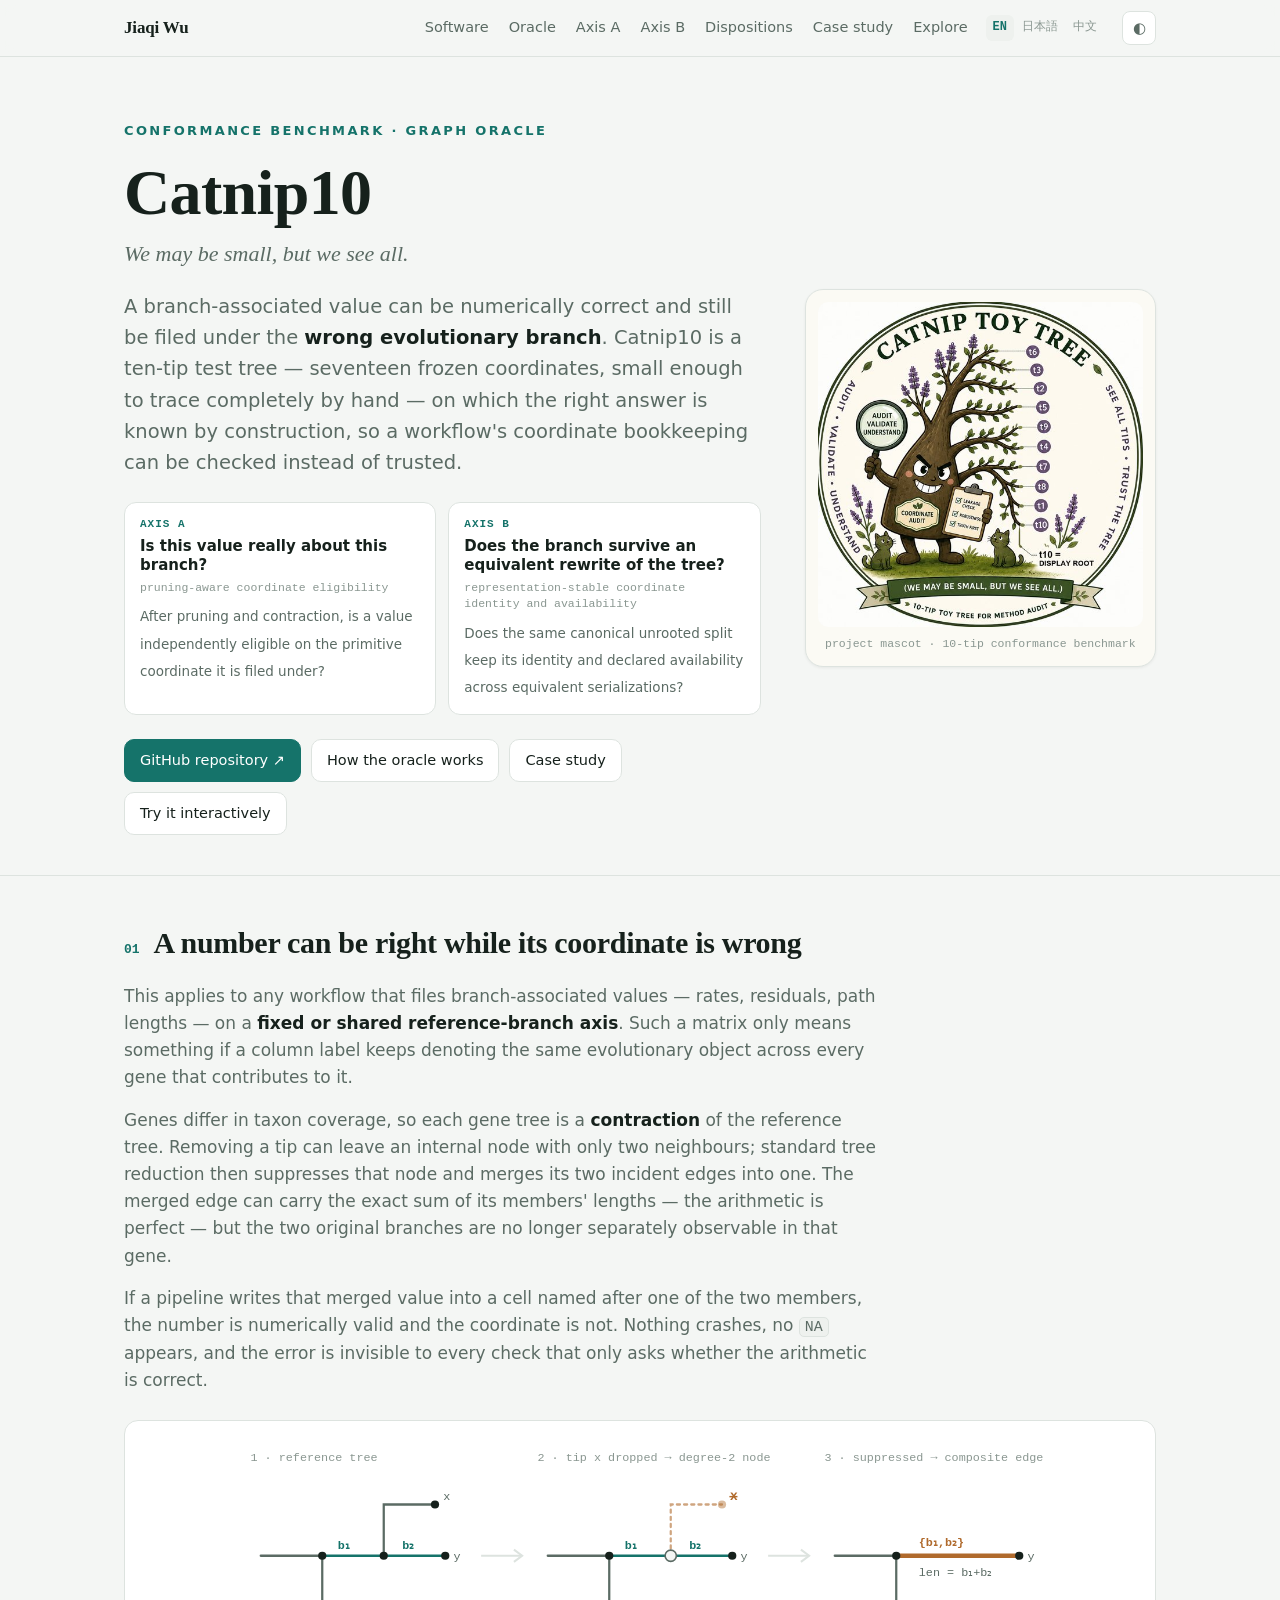
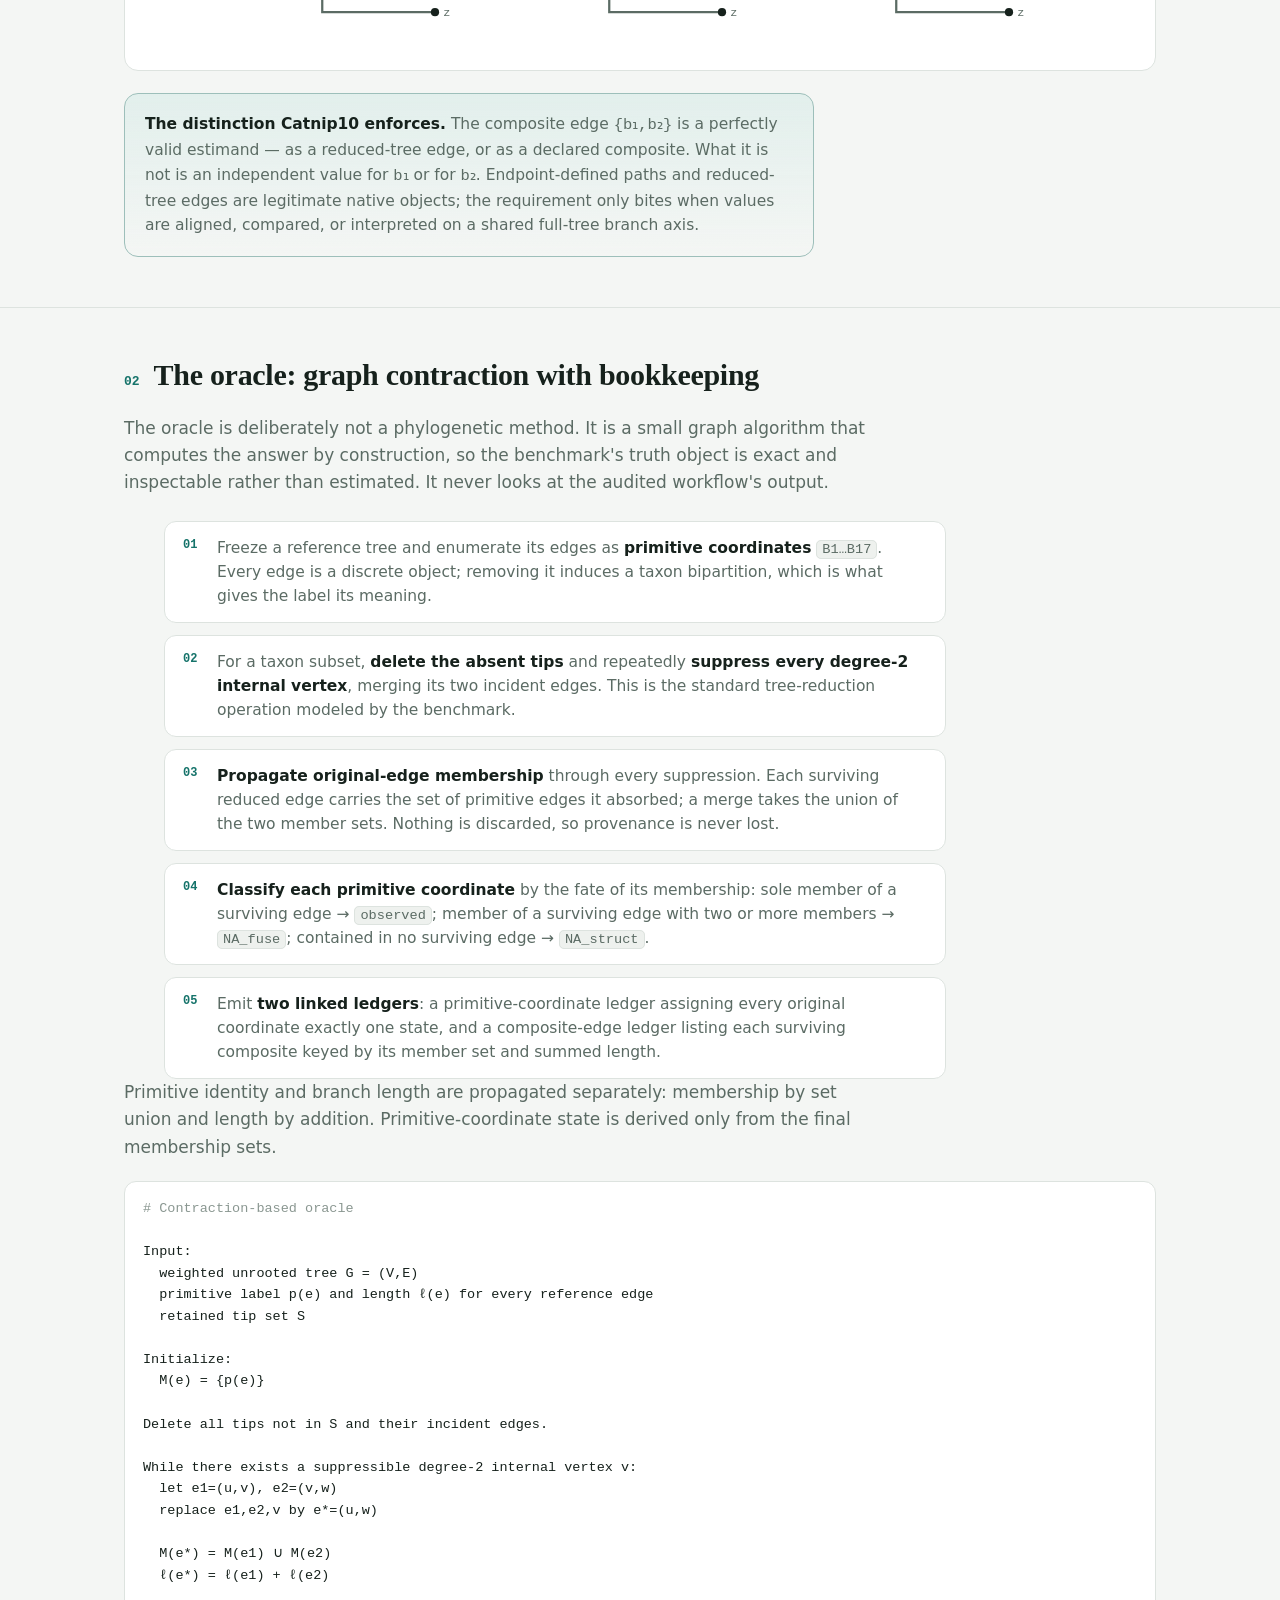
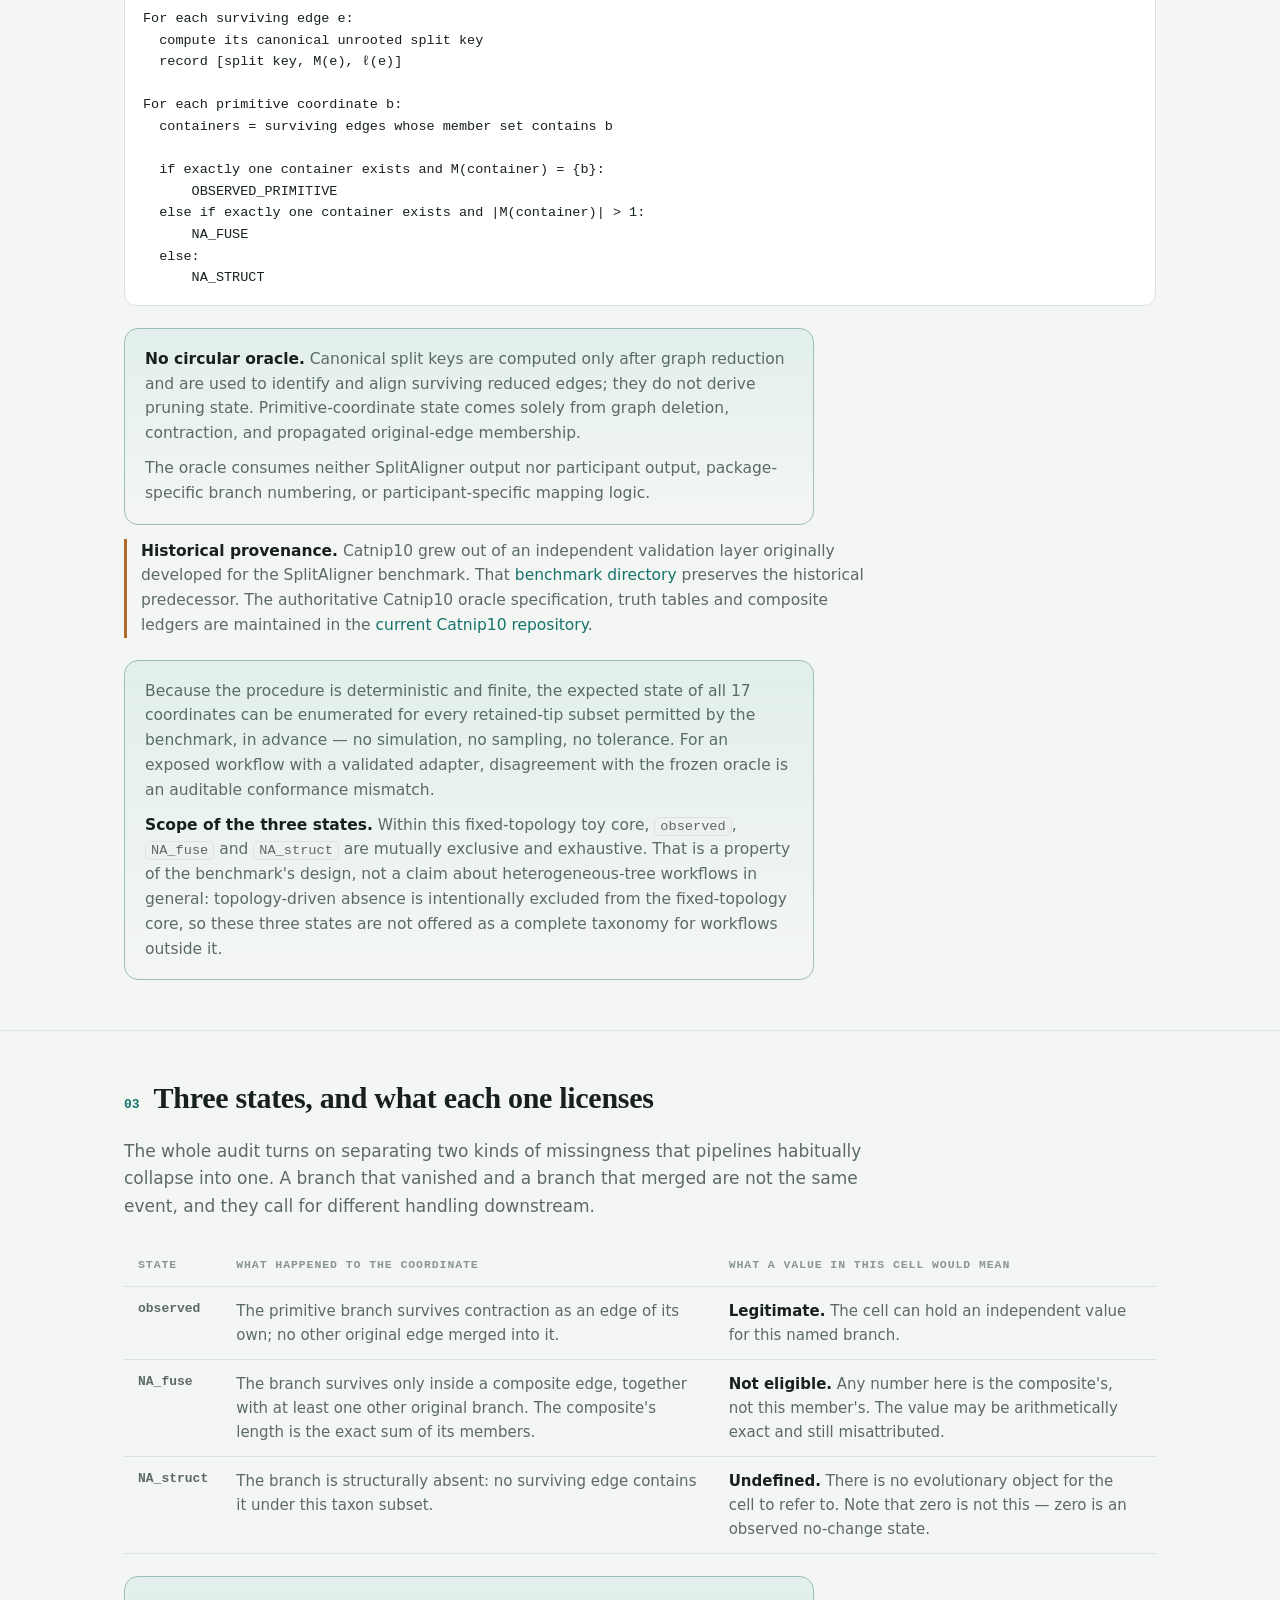
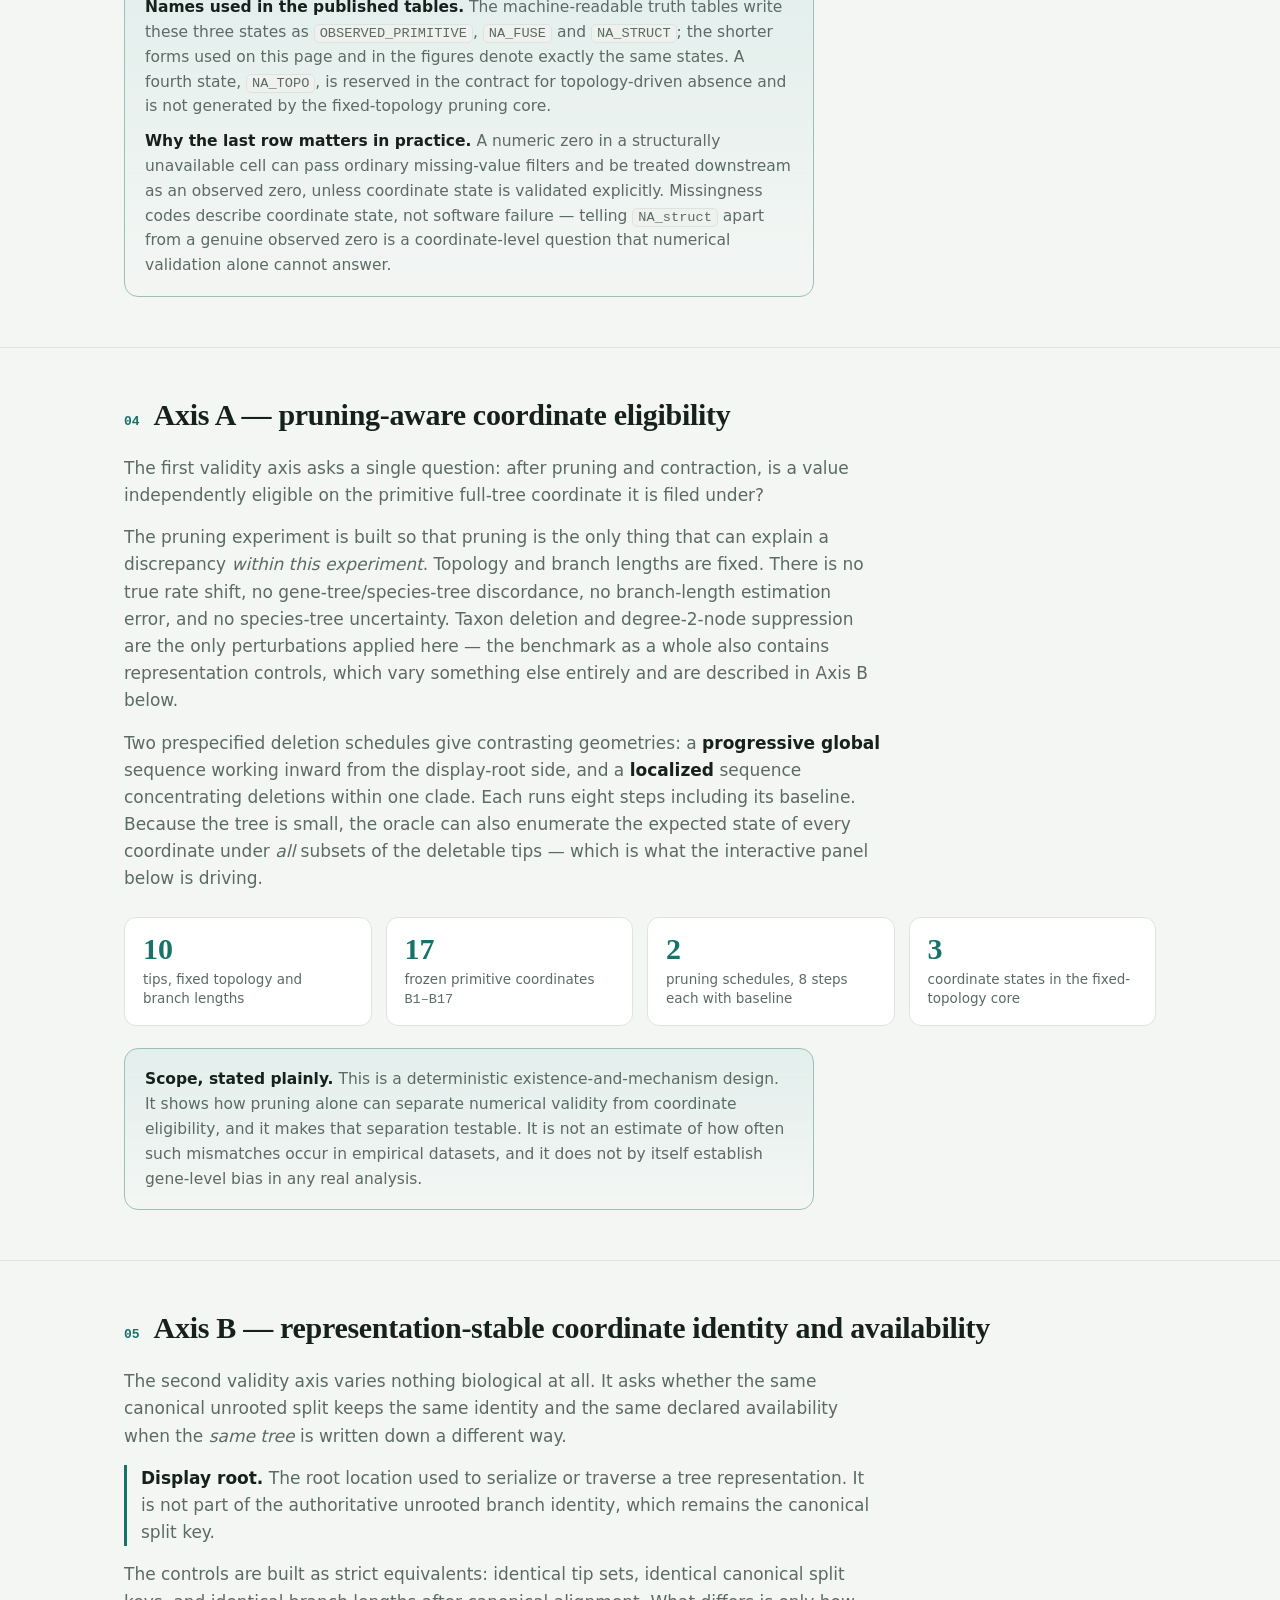
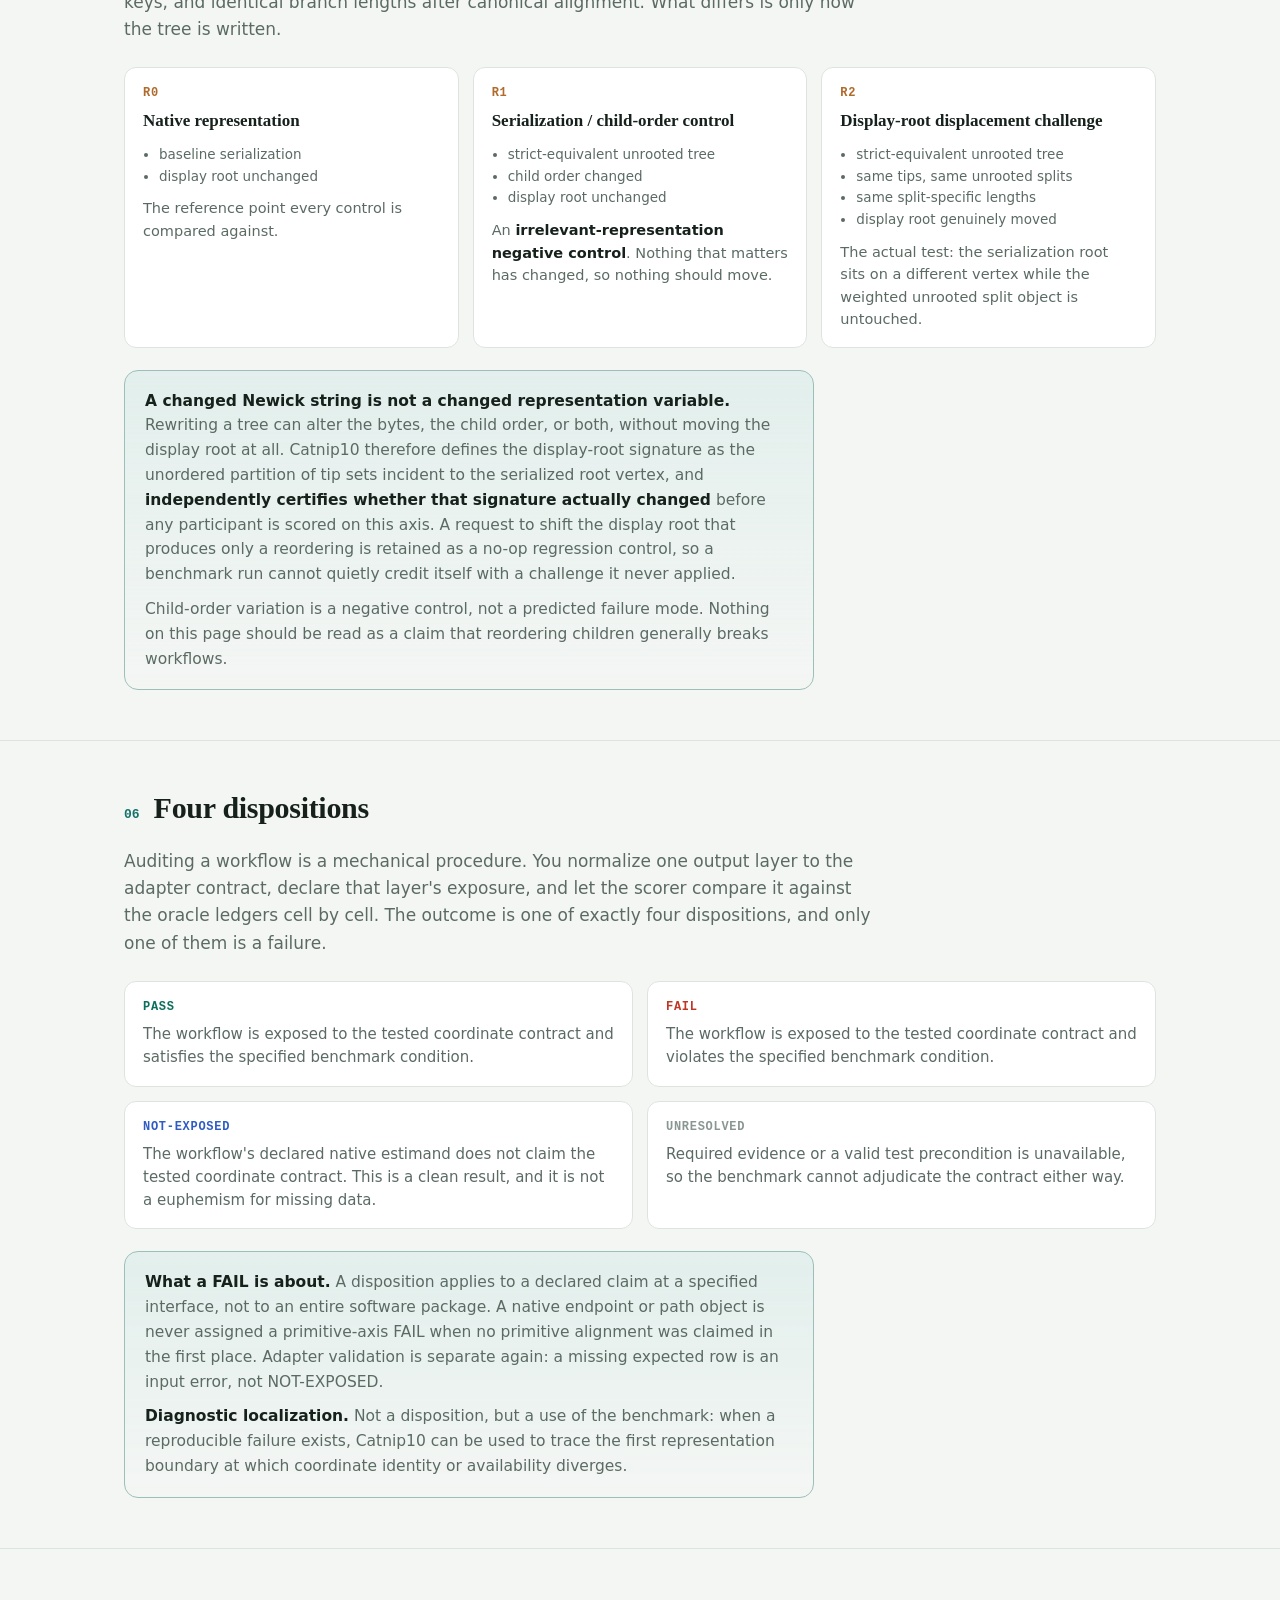
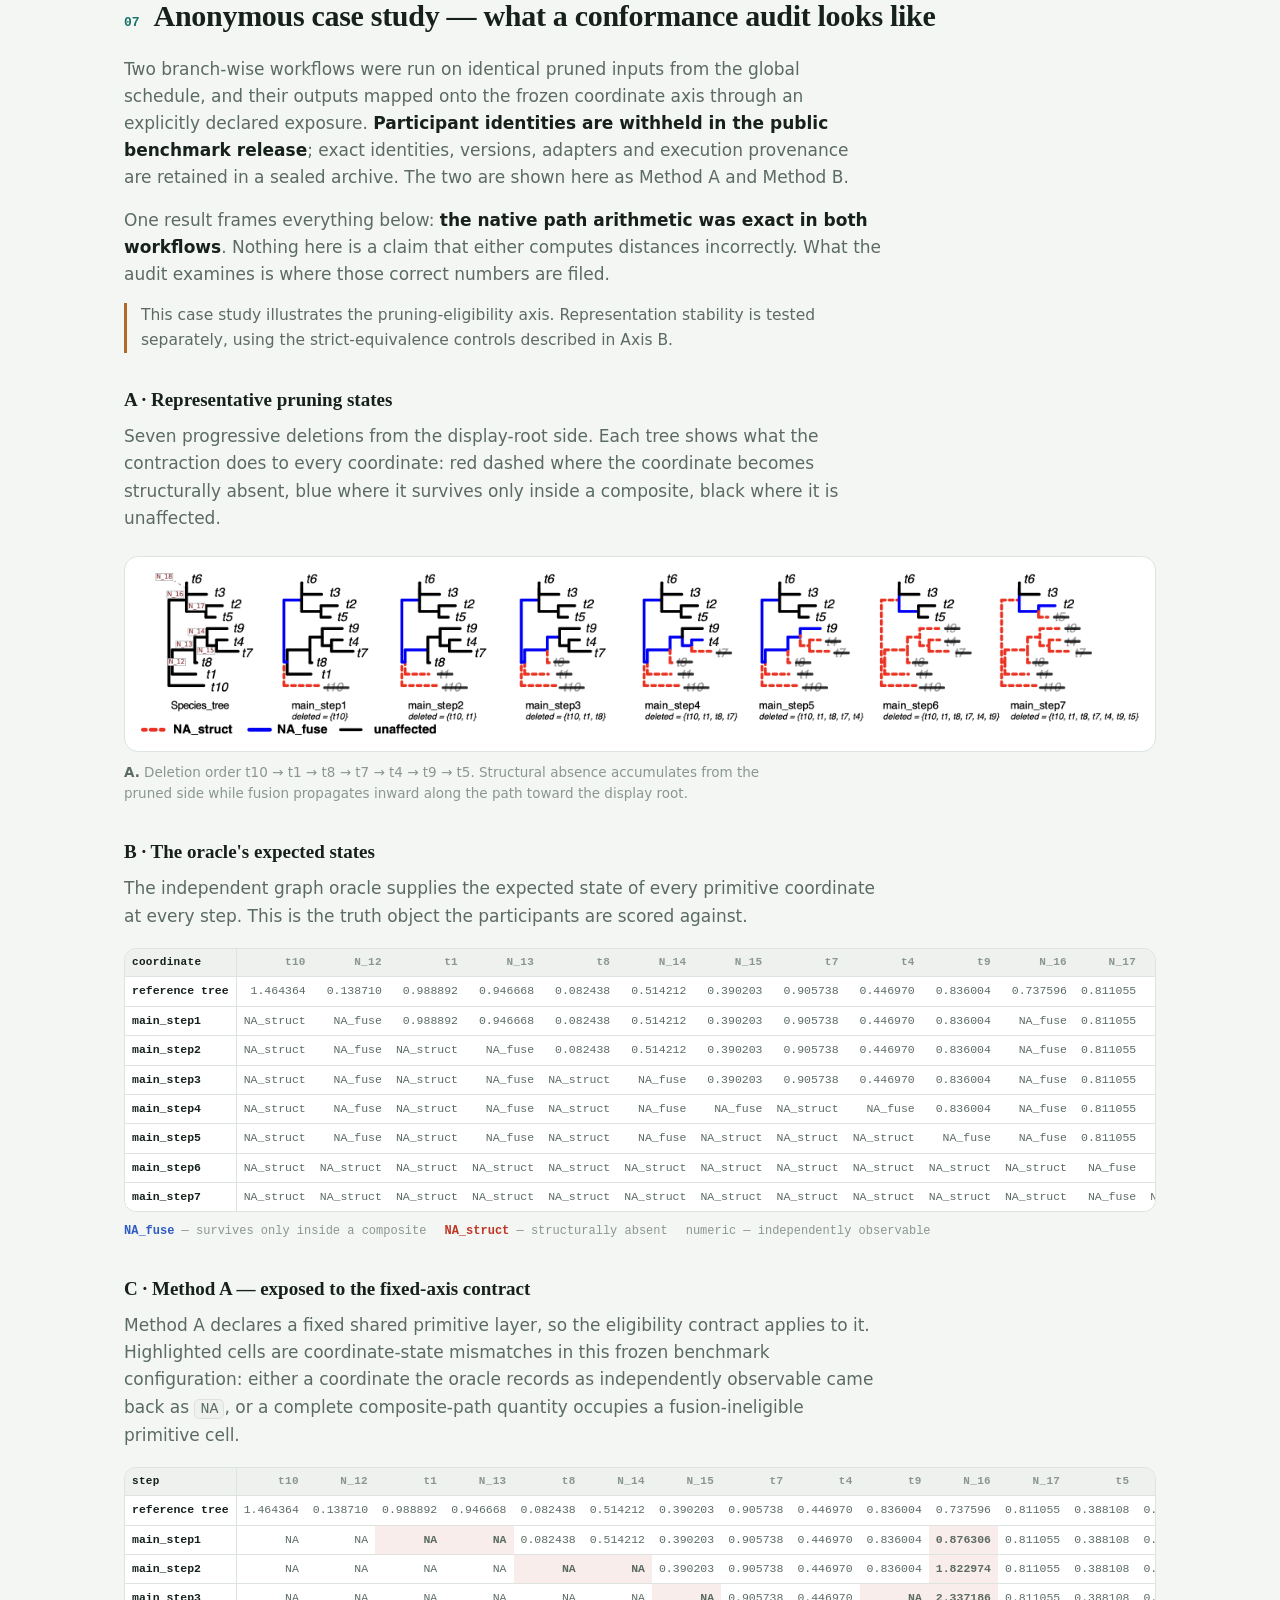
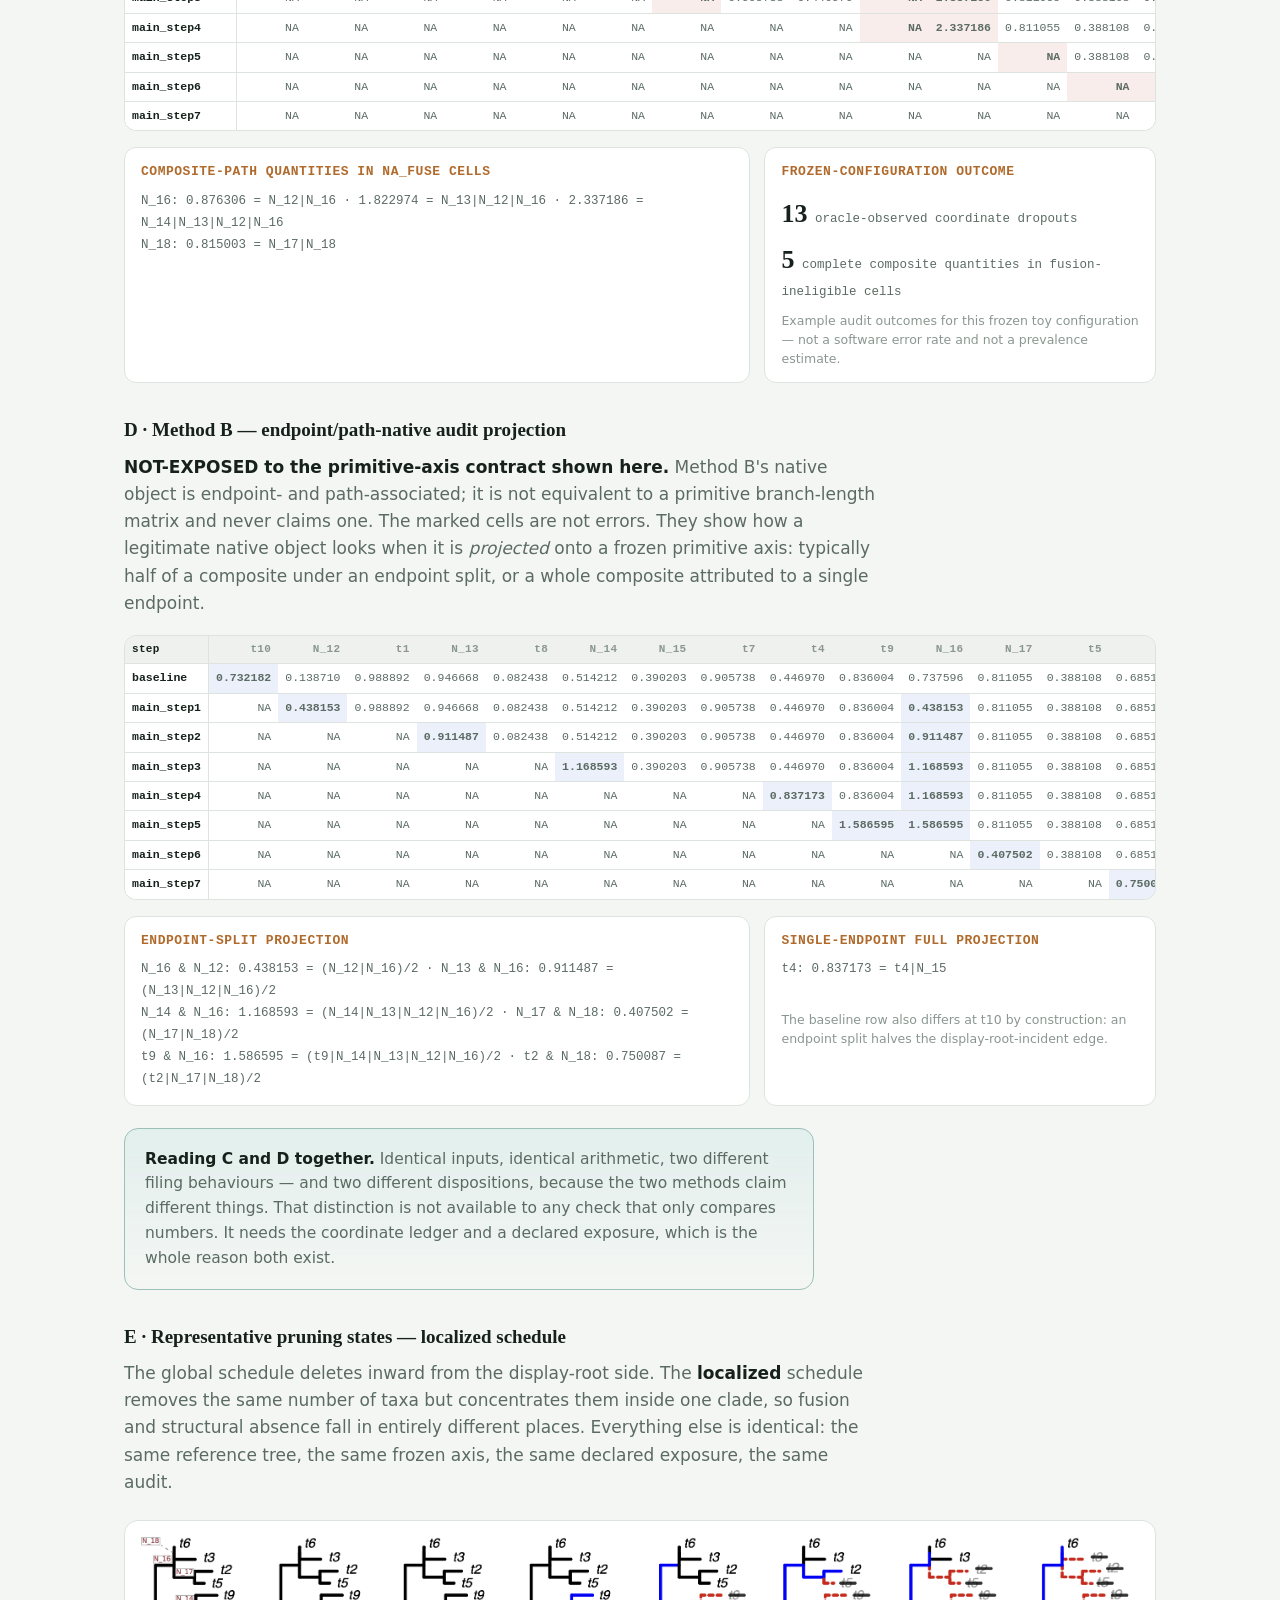
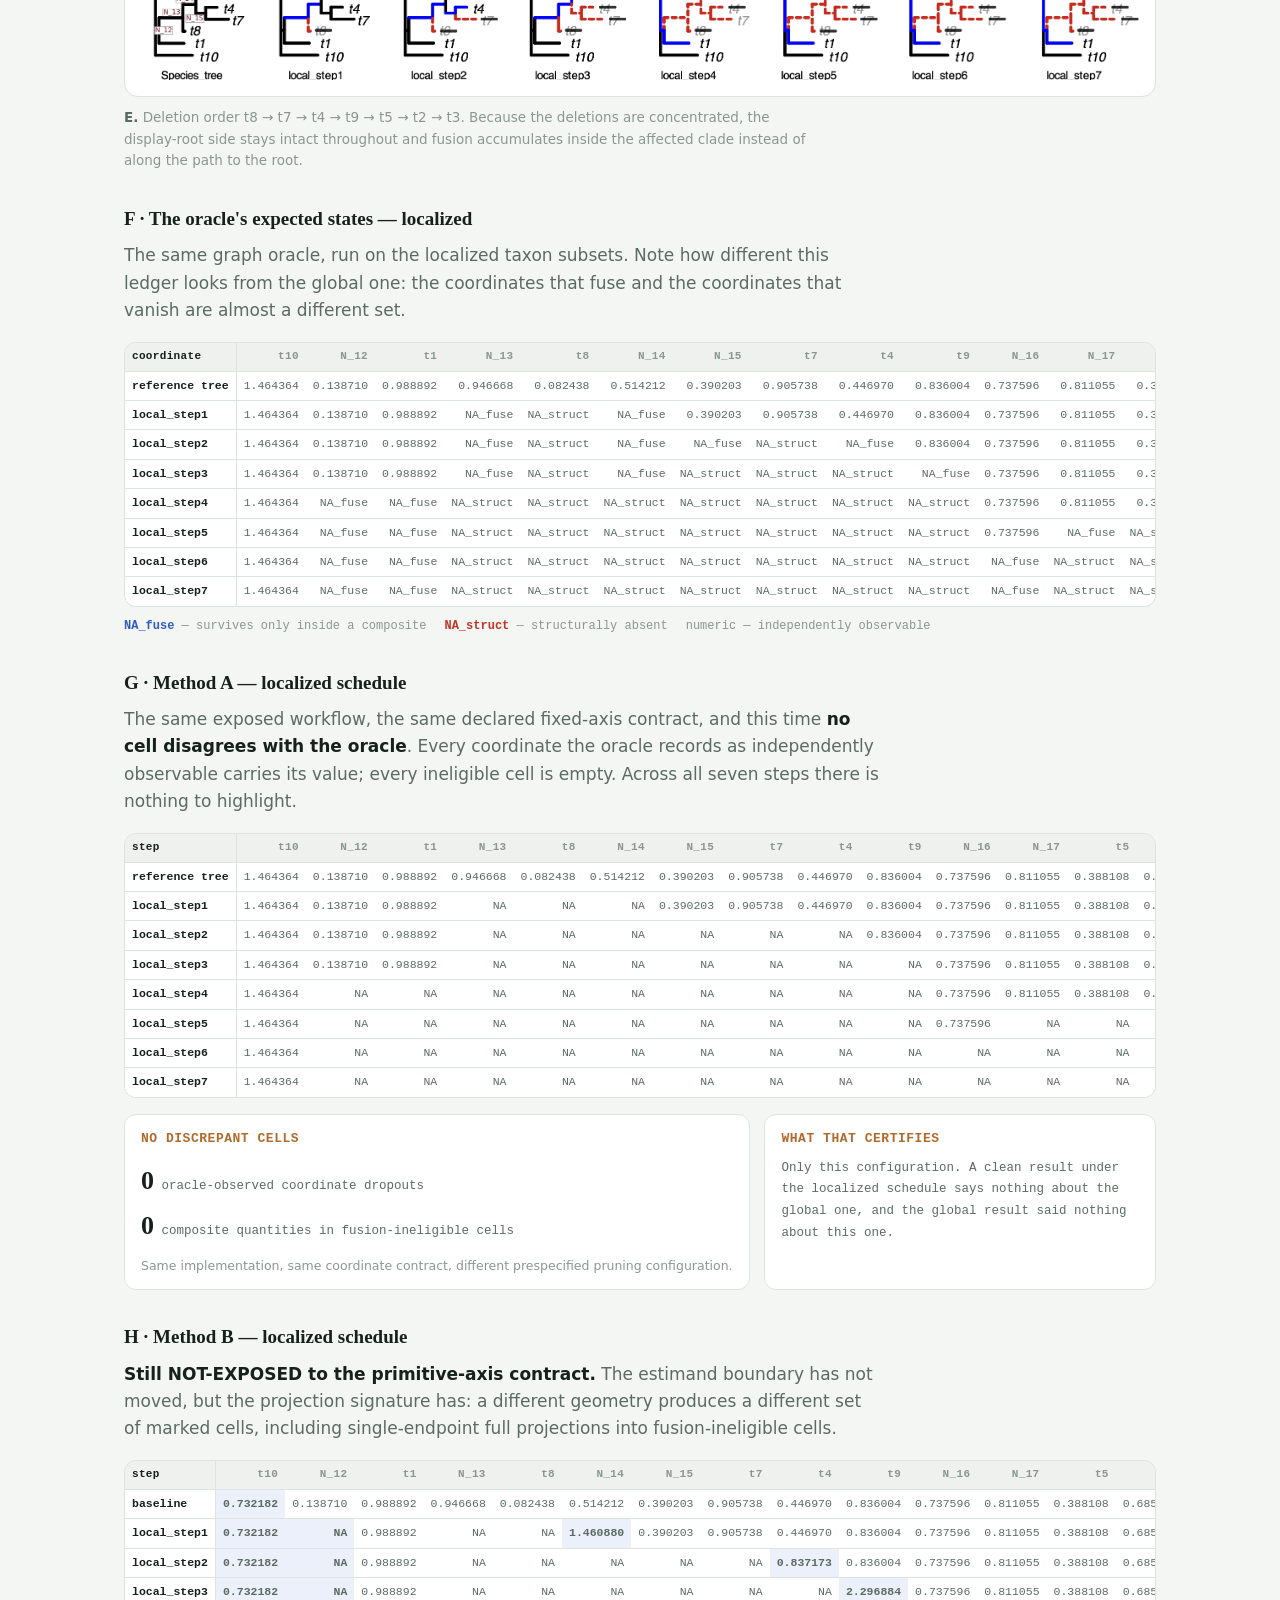
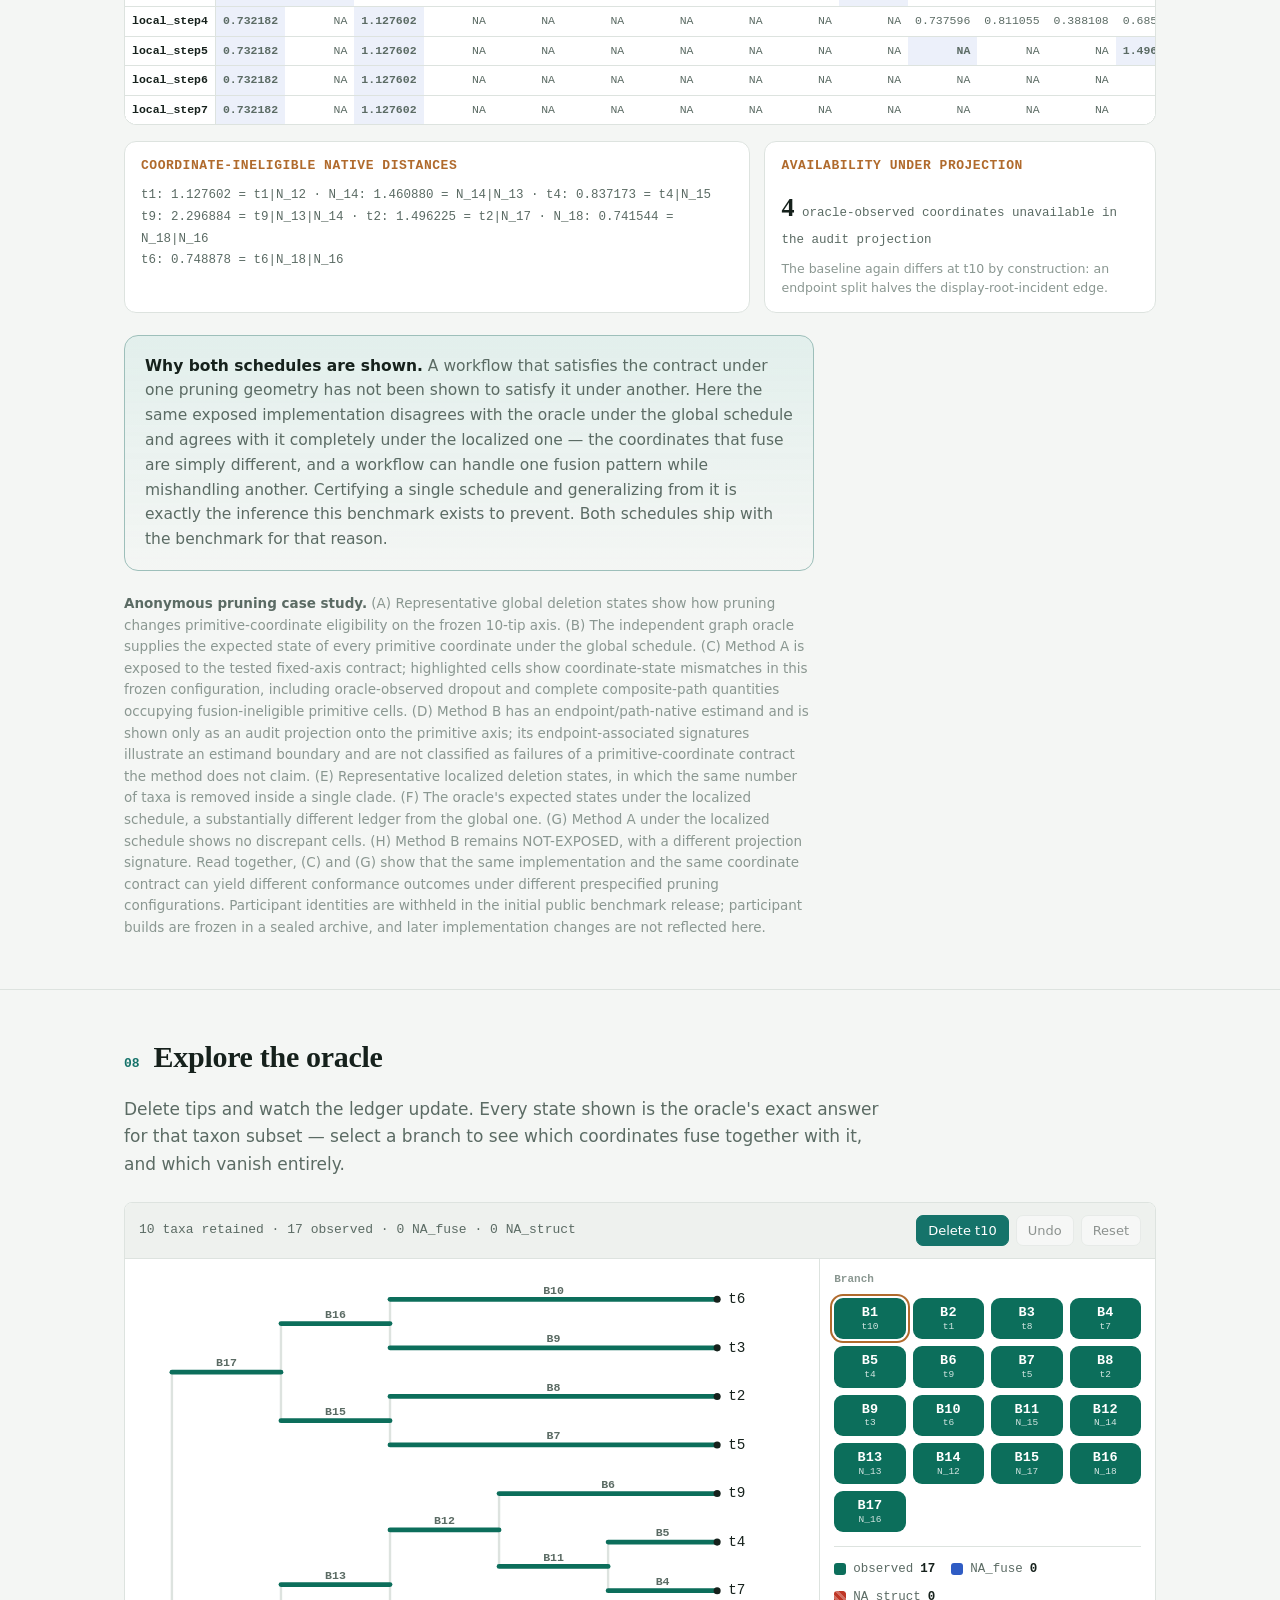
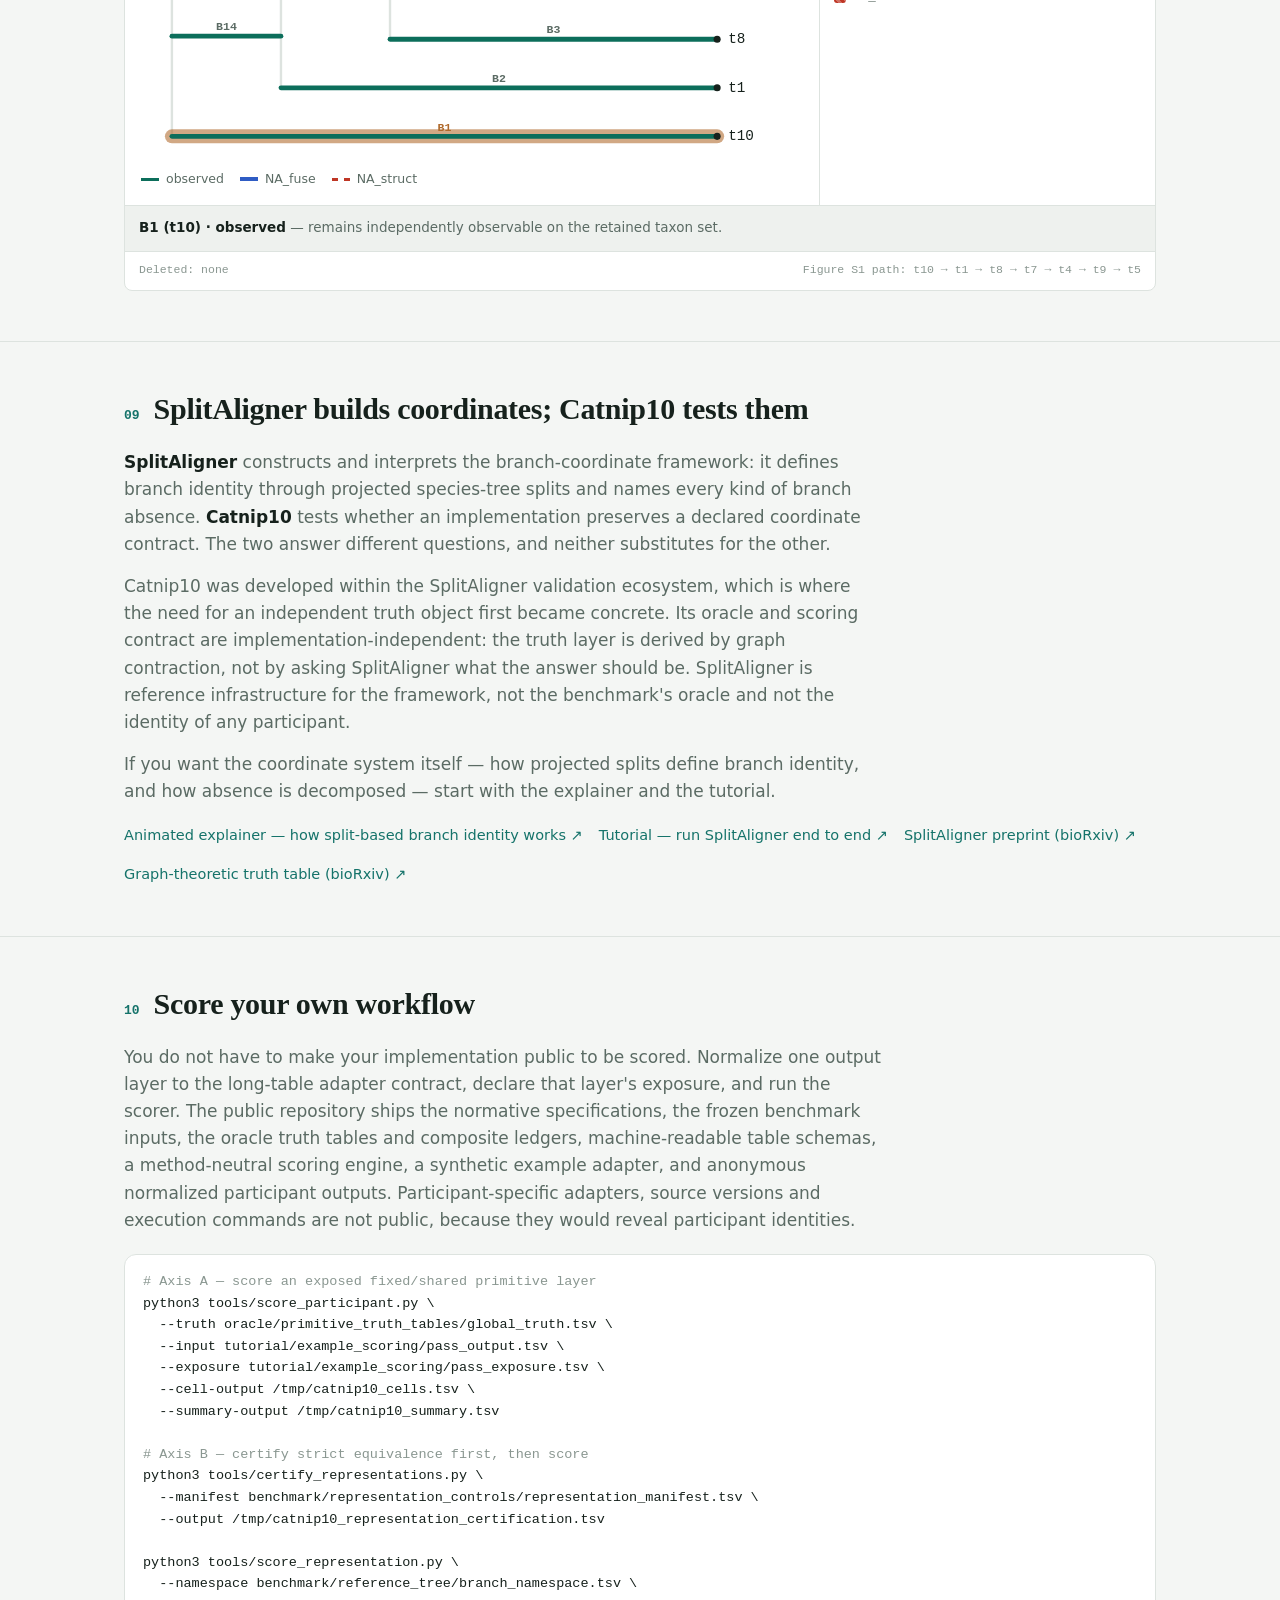
==== commit 17a27197: "Name the algorithms in their pseudocode boxes: 'Split-based branch-mapping algorithm' (SplitAligner " ====
--- a/catnip10/index.html
+++ b/catnip10/index.html
@@ -409,7 +409,9 @@
 
     <div class="prose"><p>Primitive identity and branch length are propagated separately: membership by set union and length by addition. Primitive-coordinate state is derived only from the final membership sets.</p></div>
 
-<pre><code>Input:
+<pre><code><span class="cm"># Contraction-based oracle</span>
+
+Input:
   weighted unrooted tree G = (V,E)
   primitive label p(e) and length &#8467;(e) for every reference edge
   retained tip set S
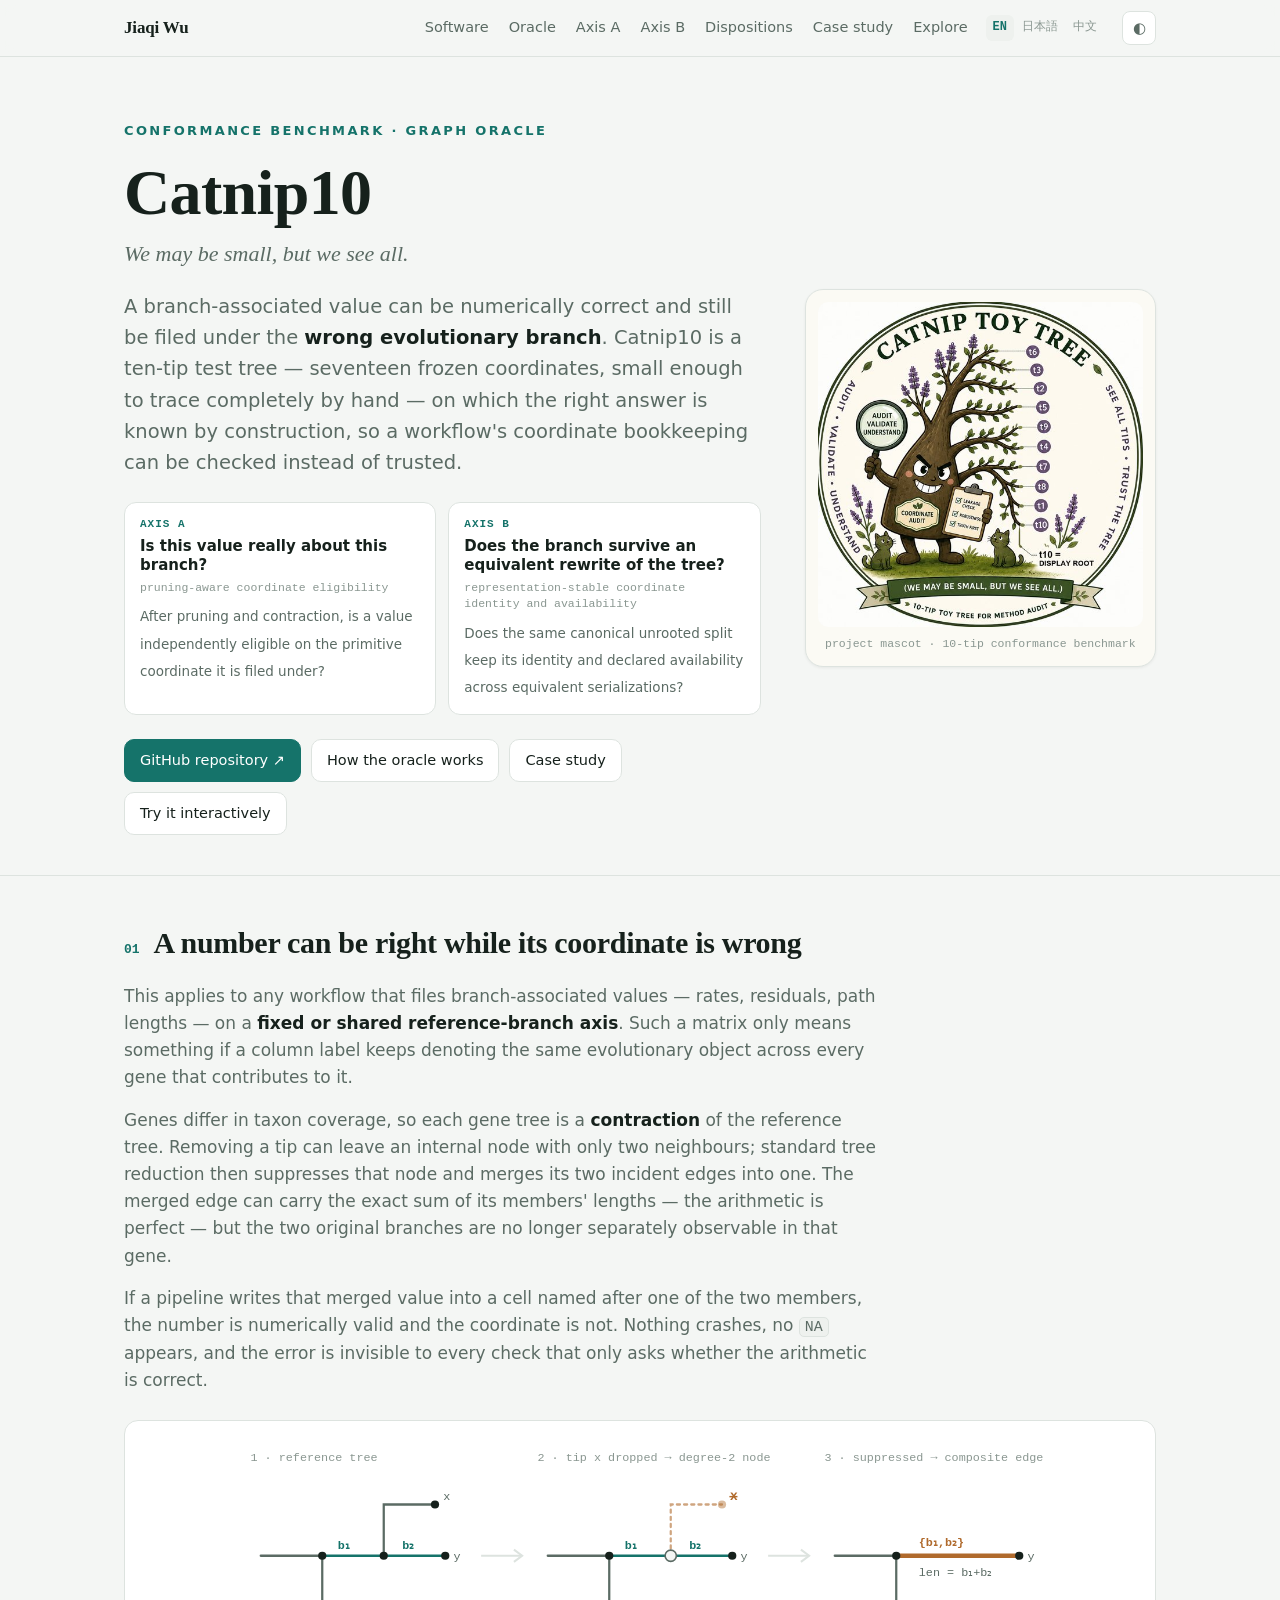
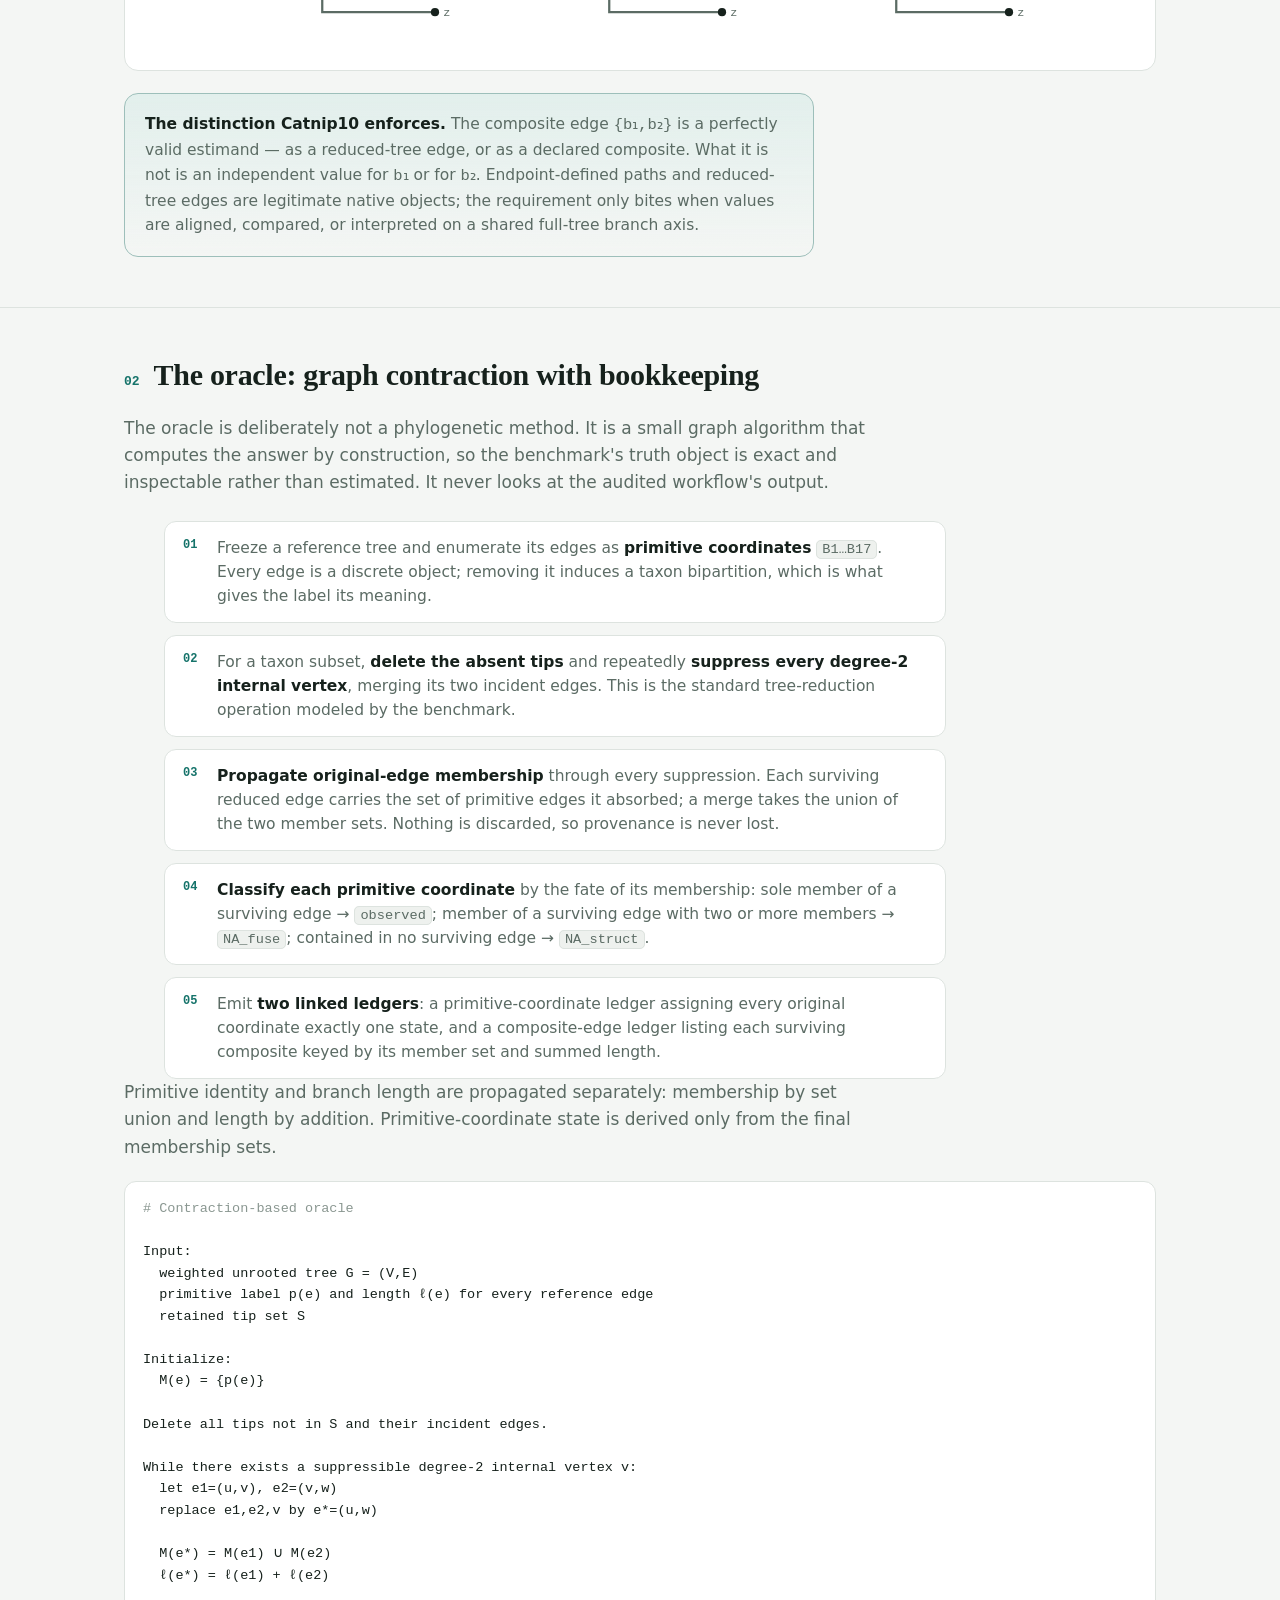
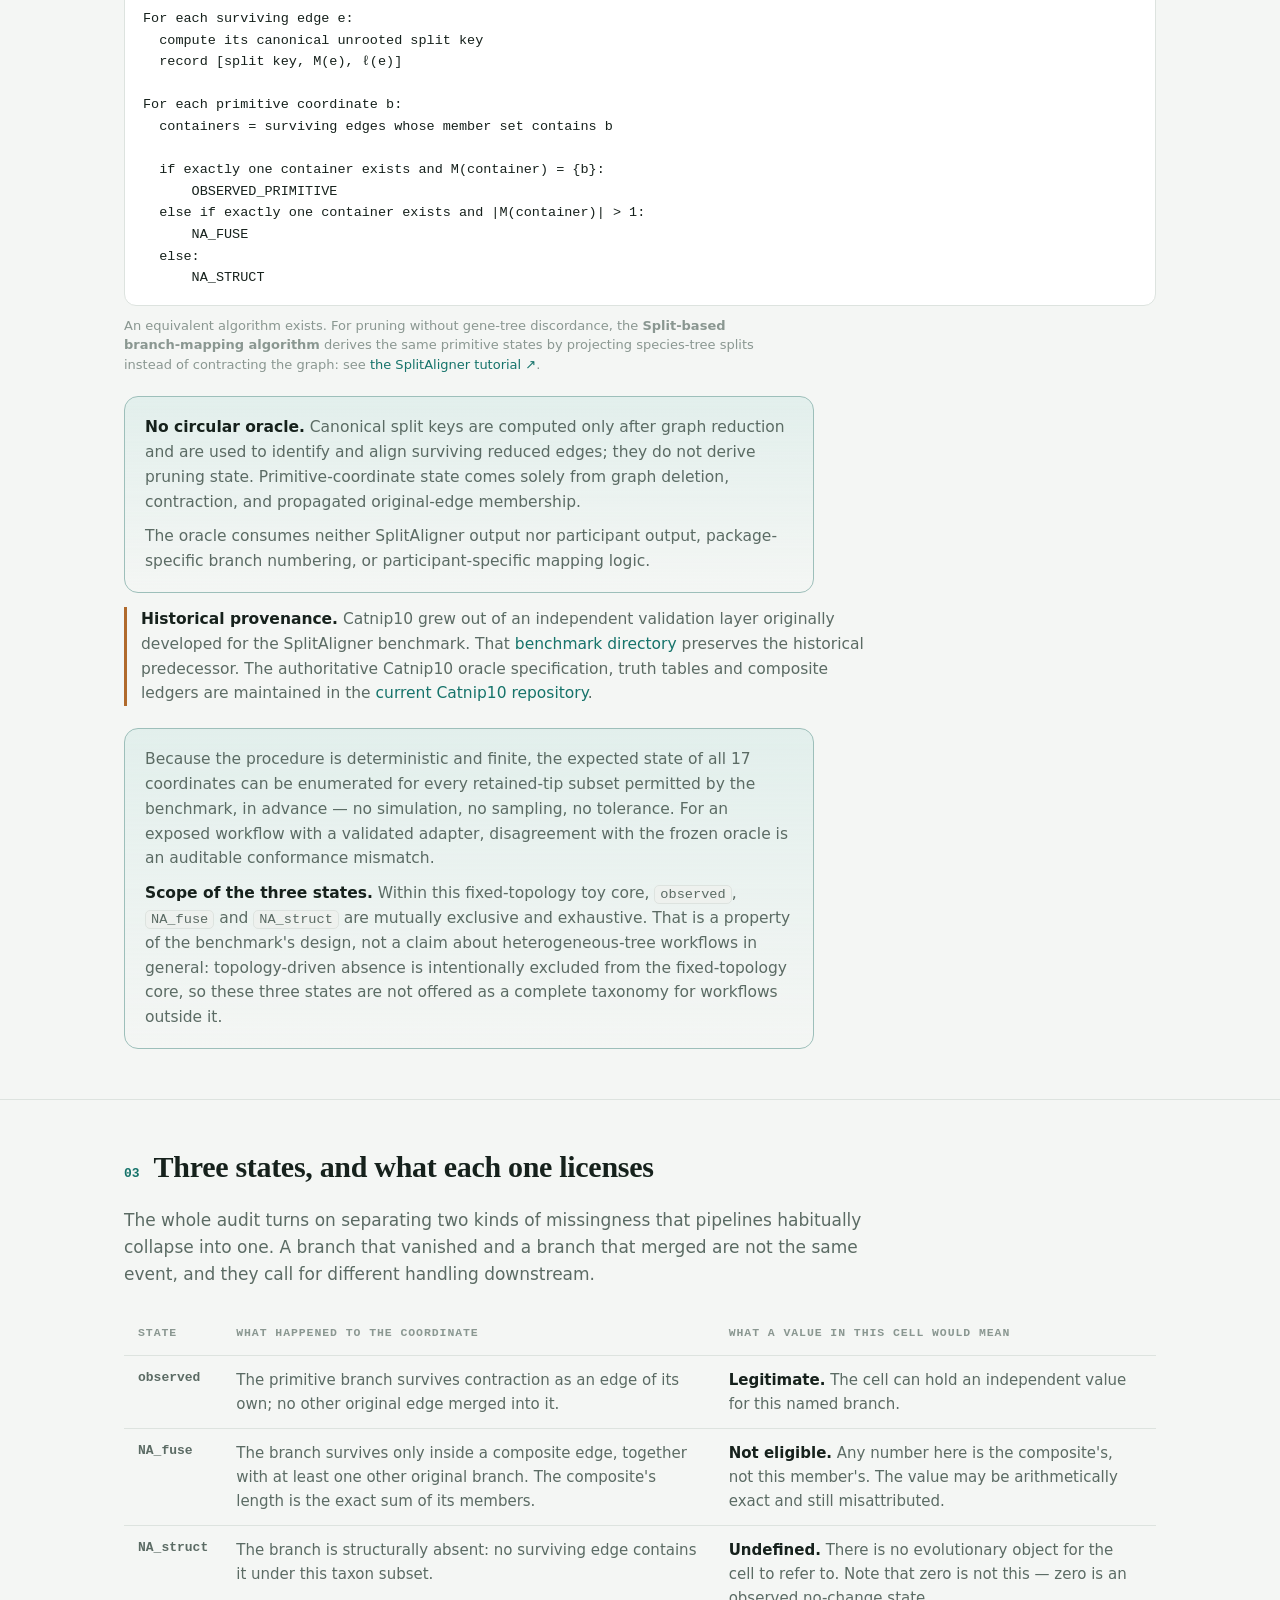
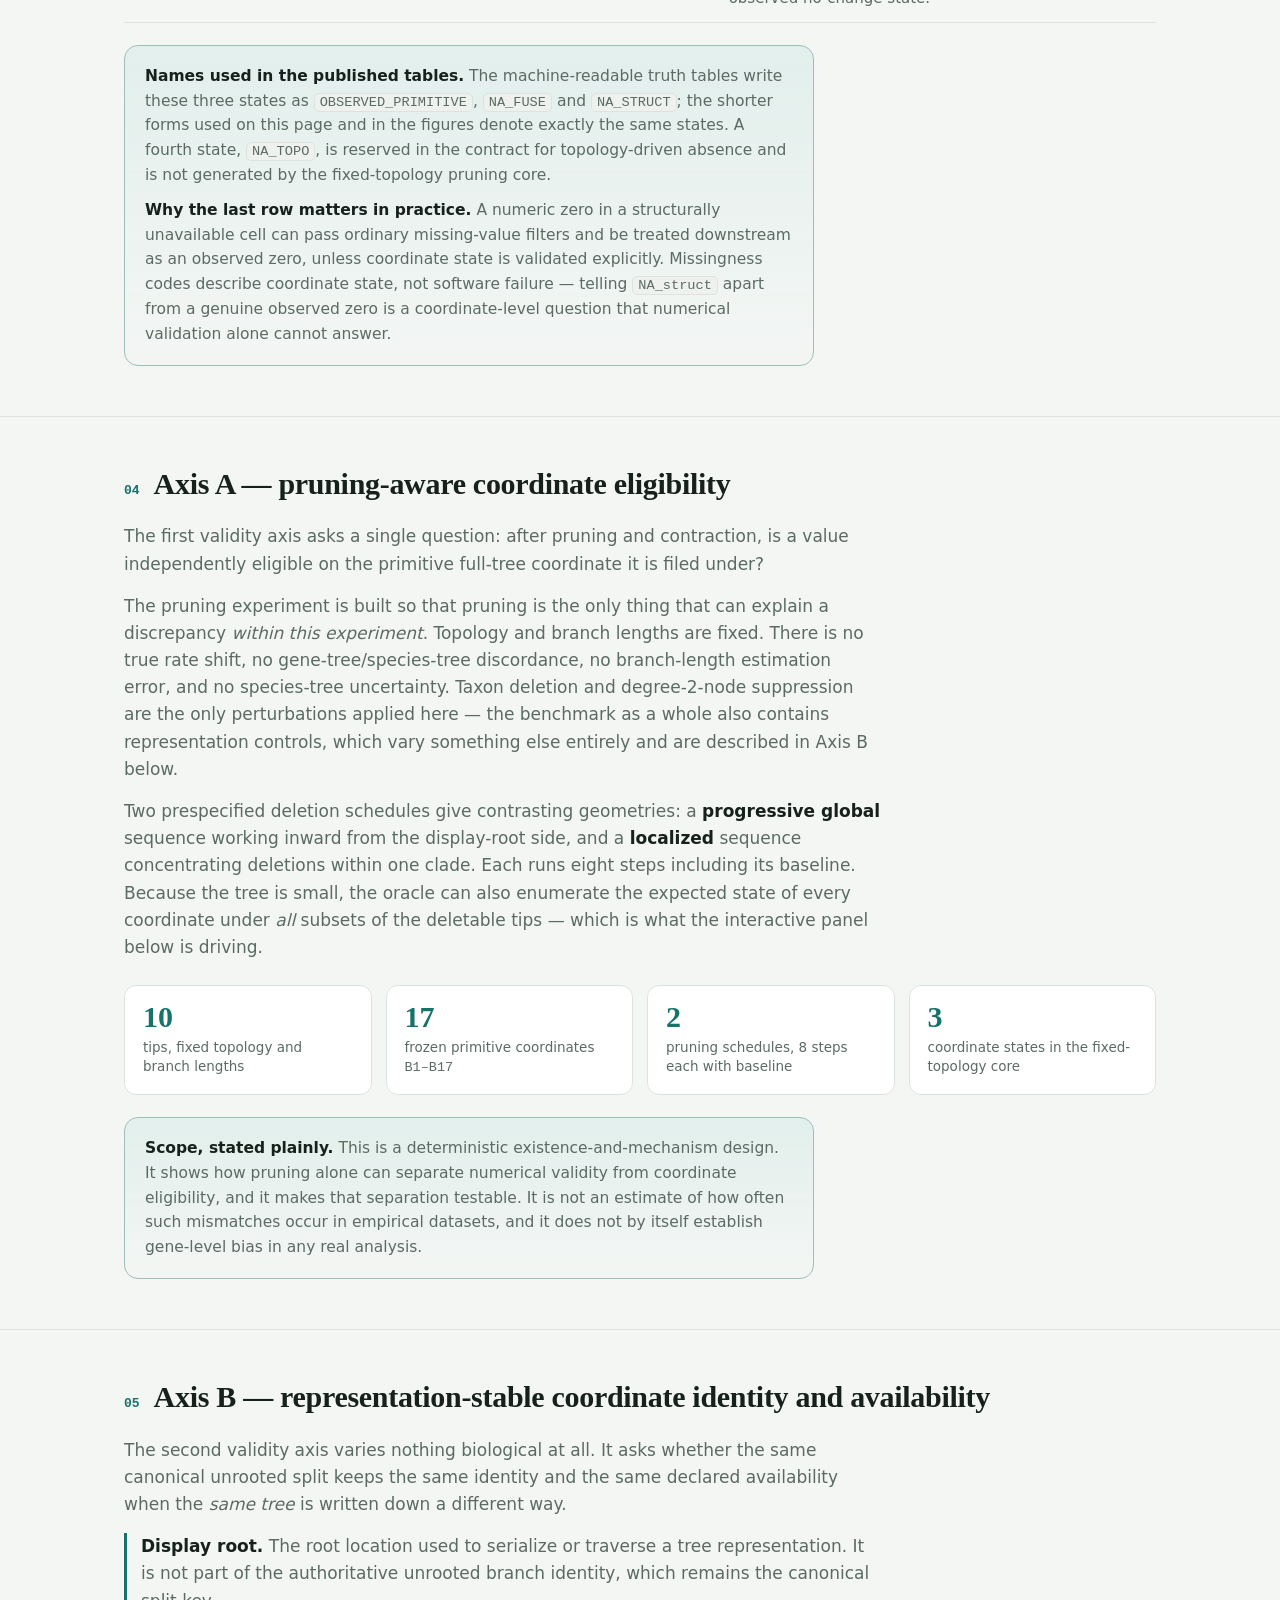
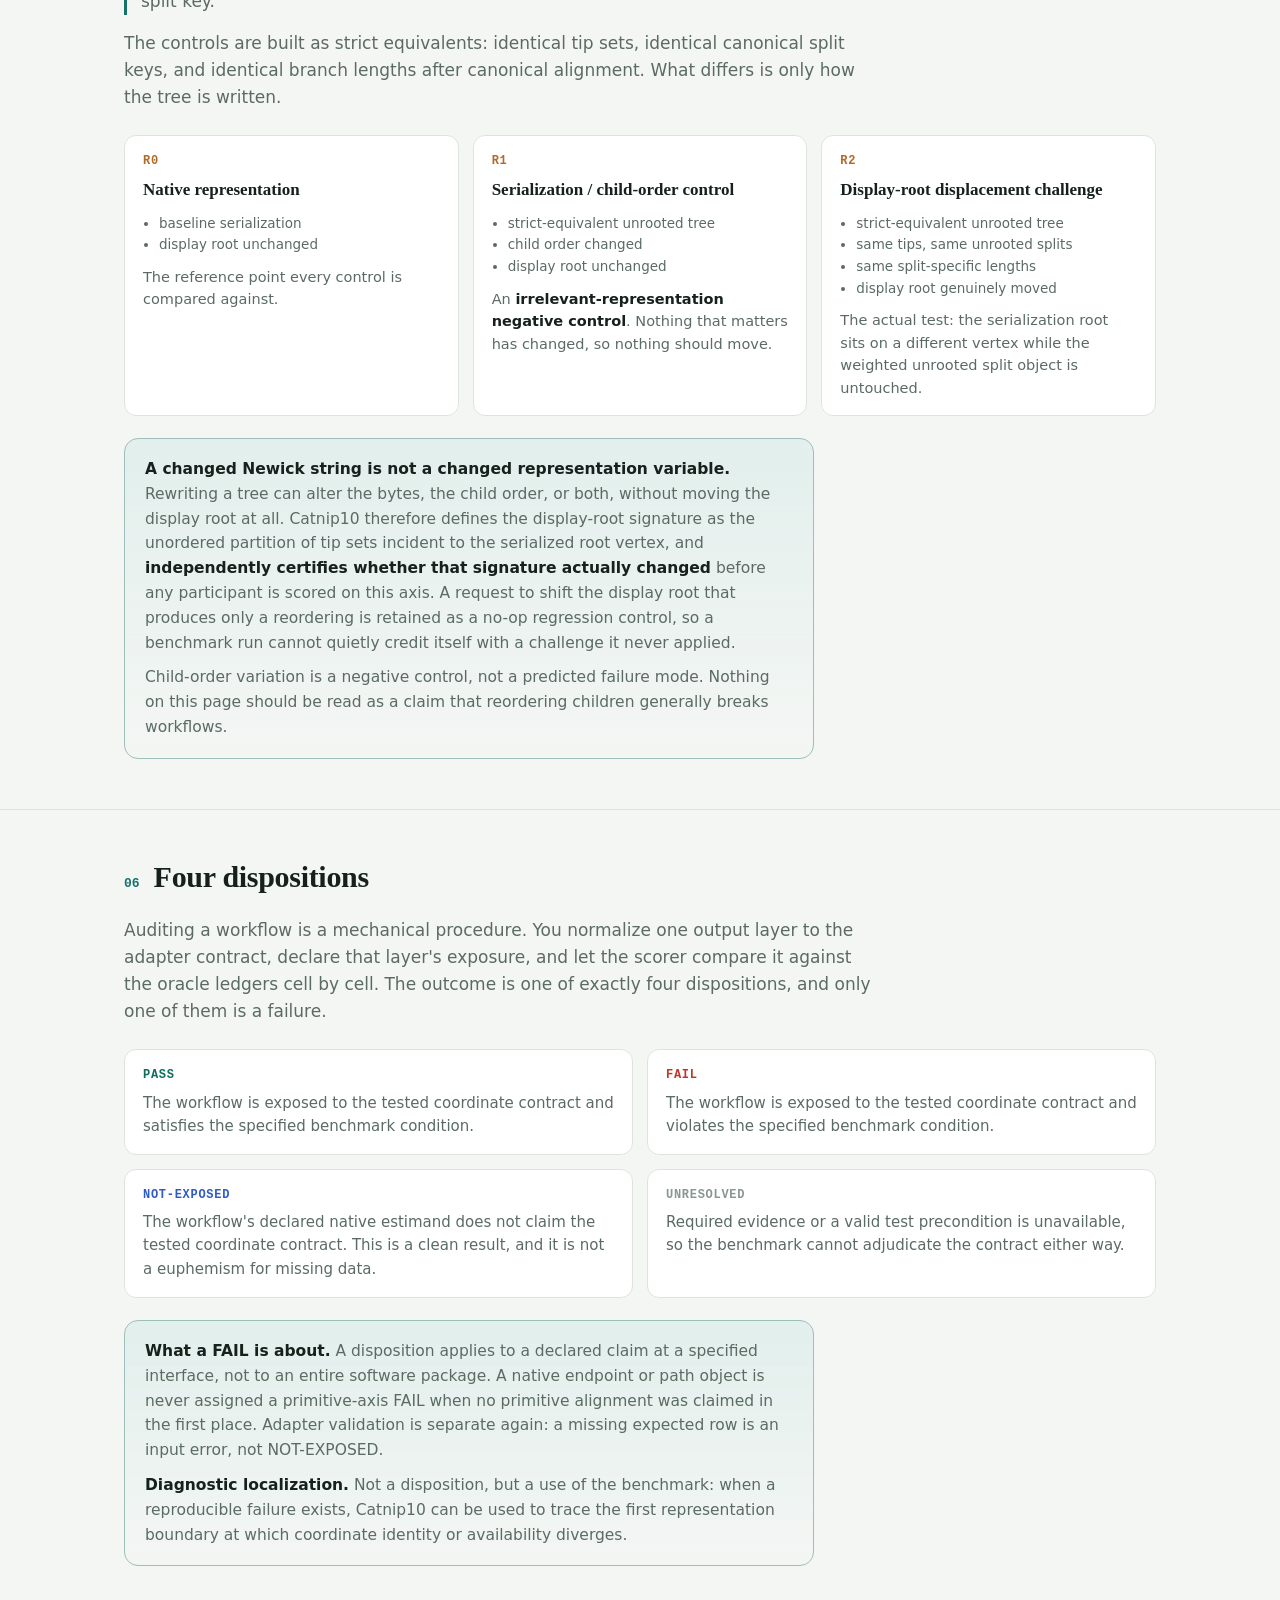
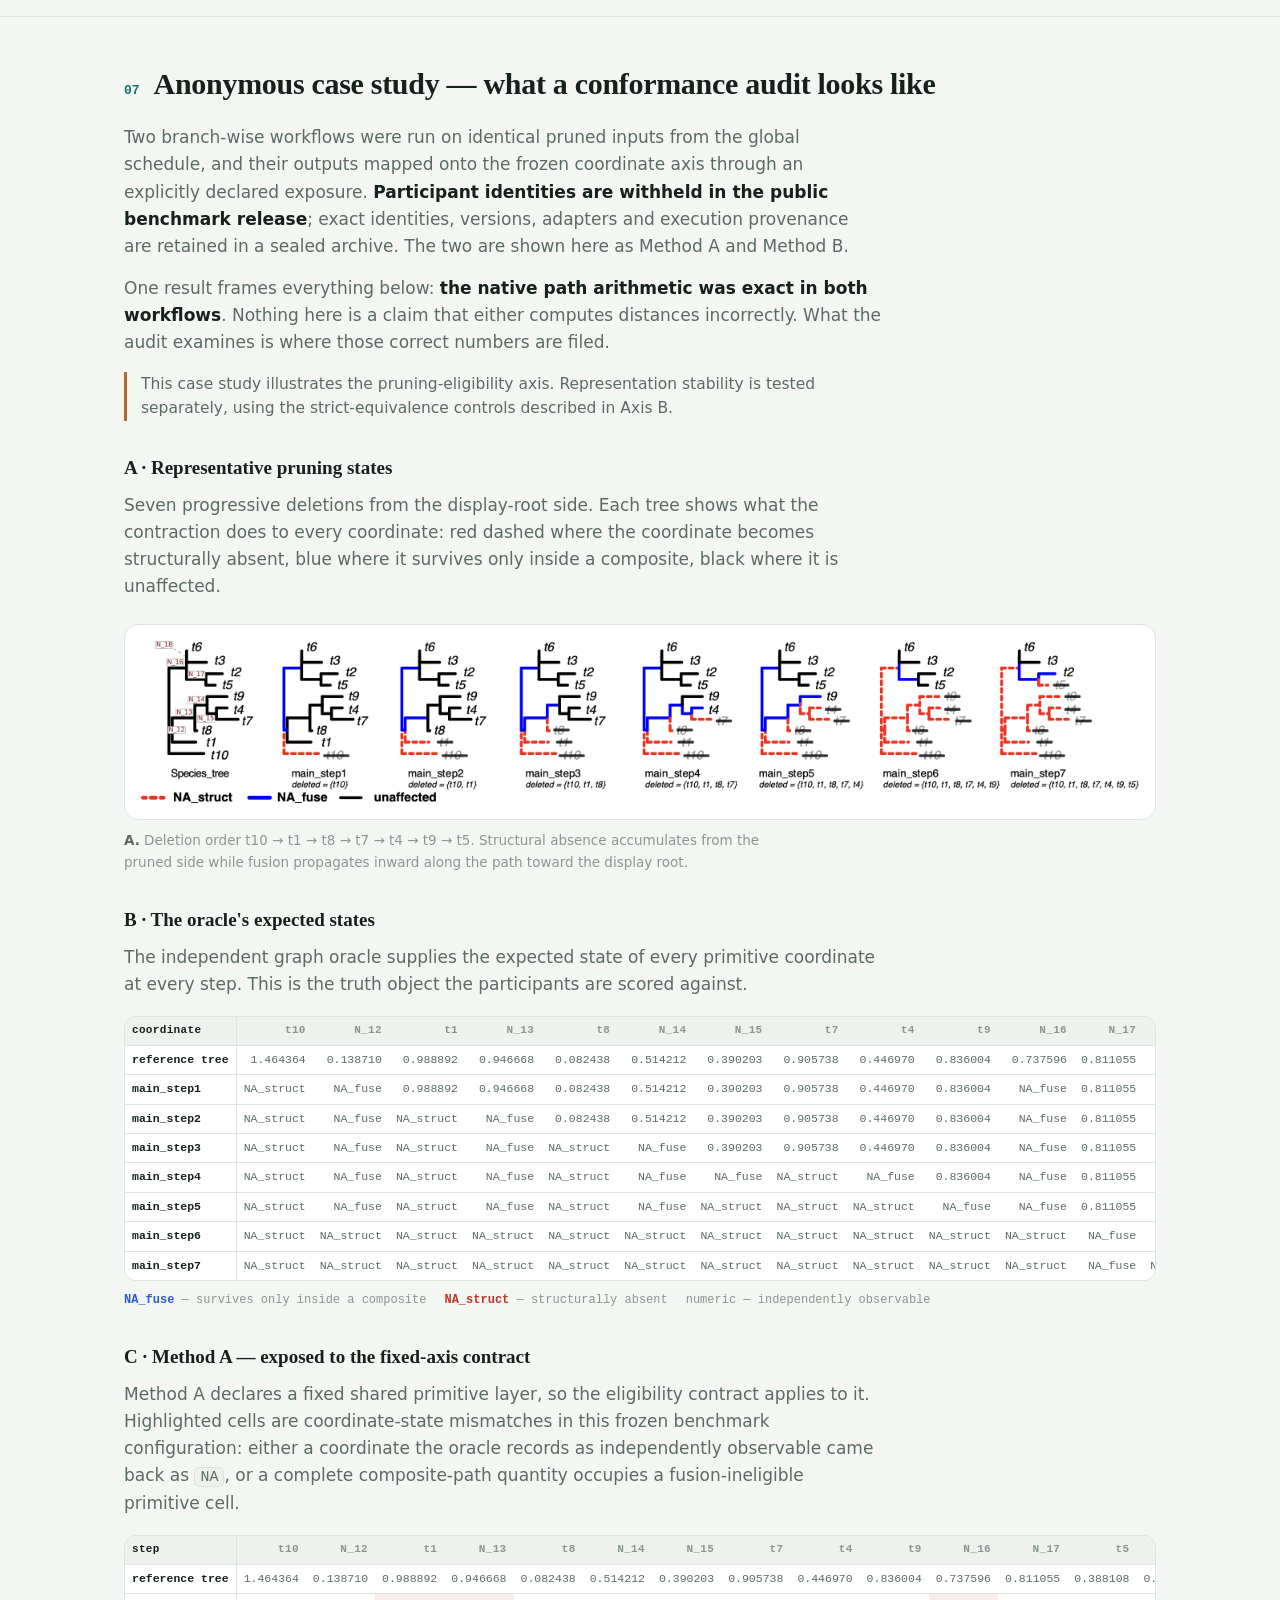
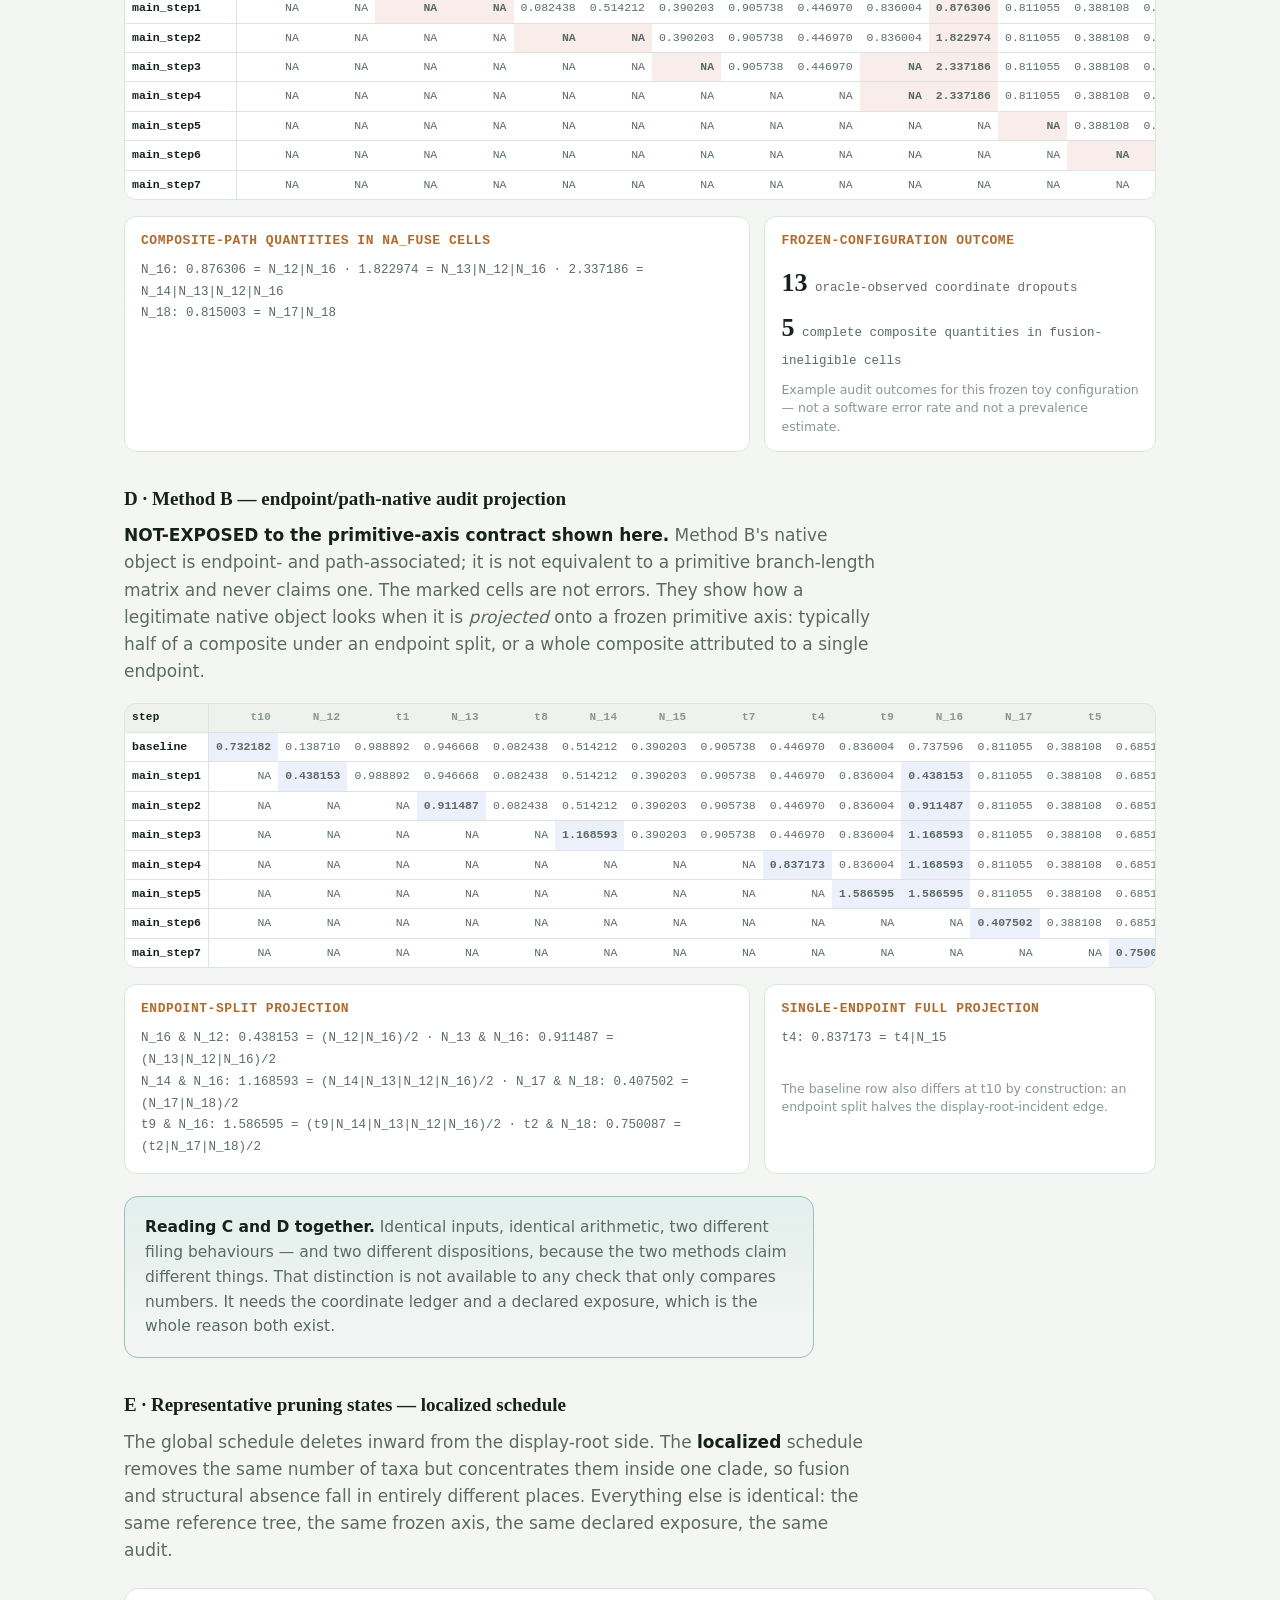
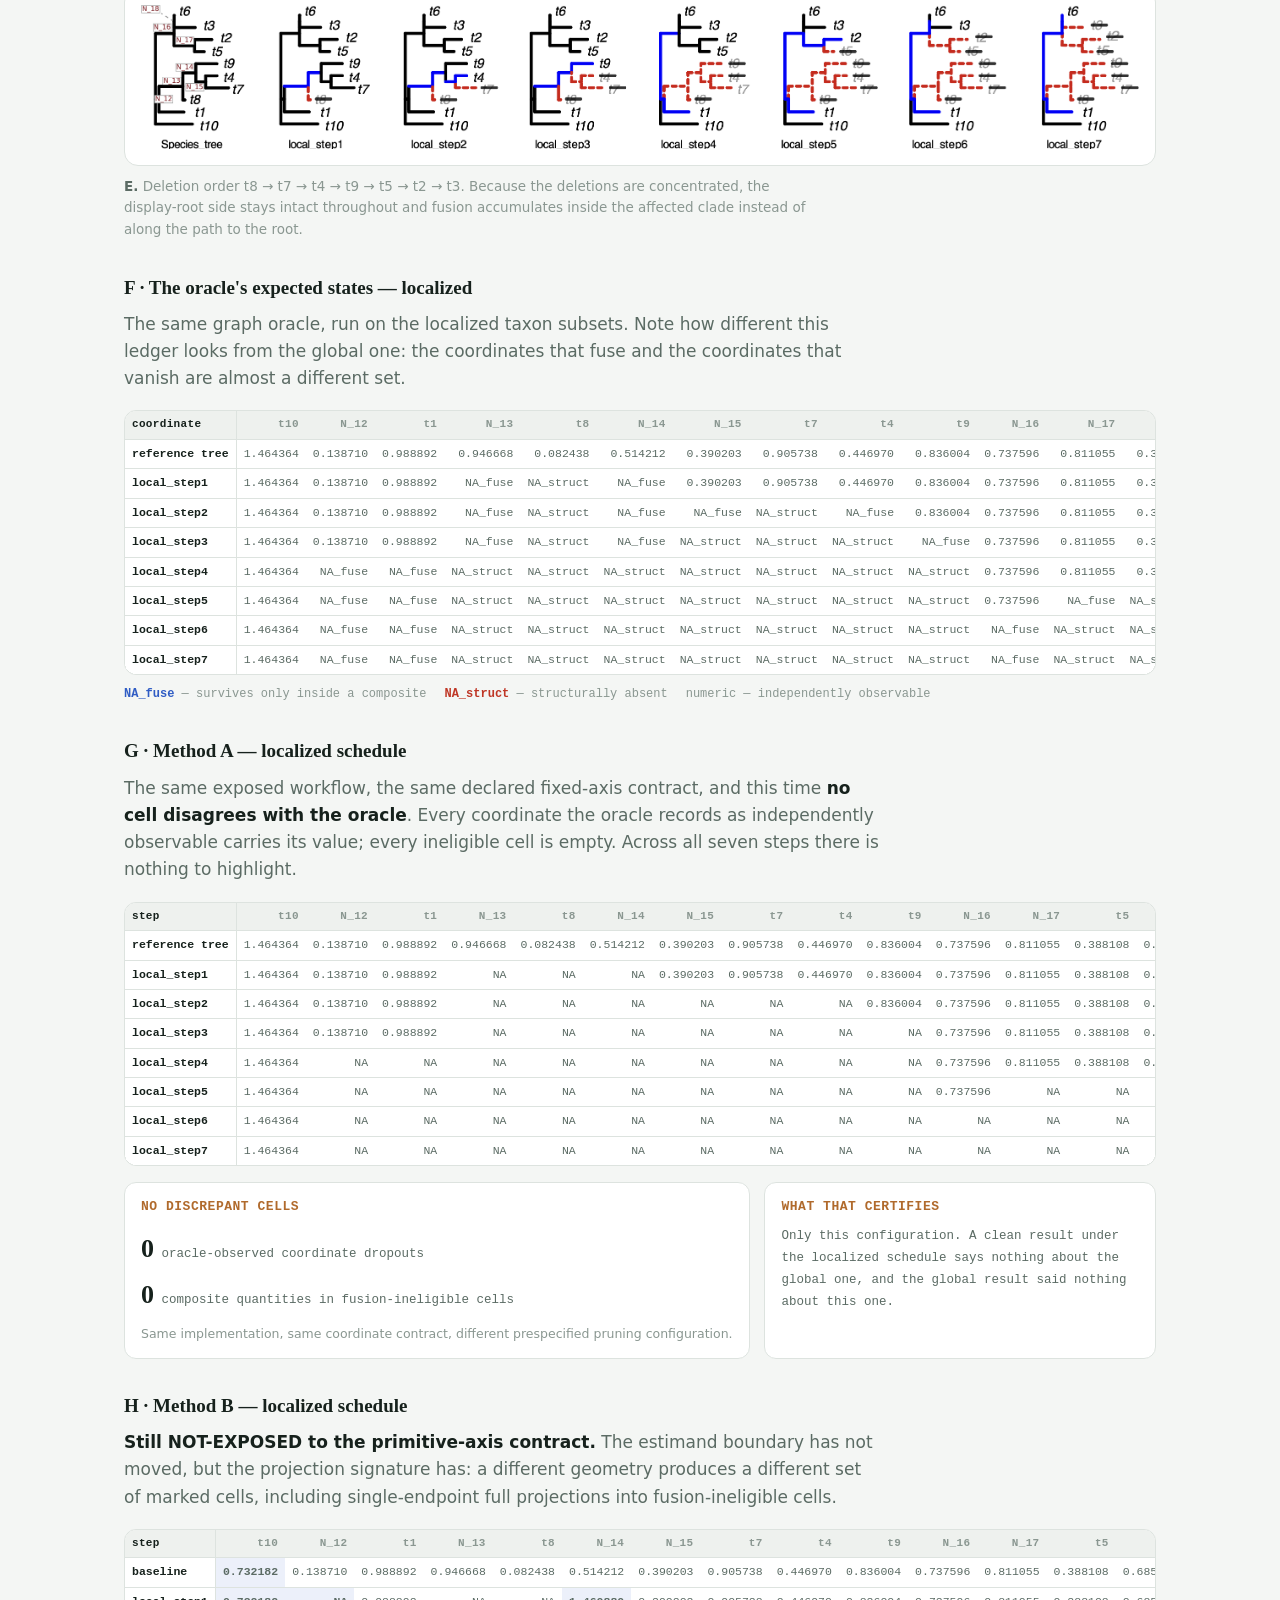
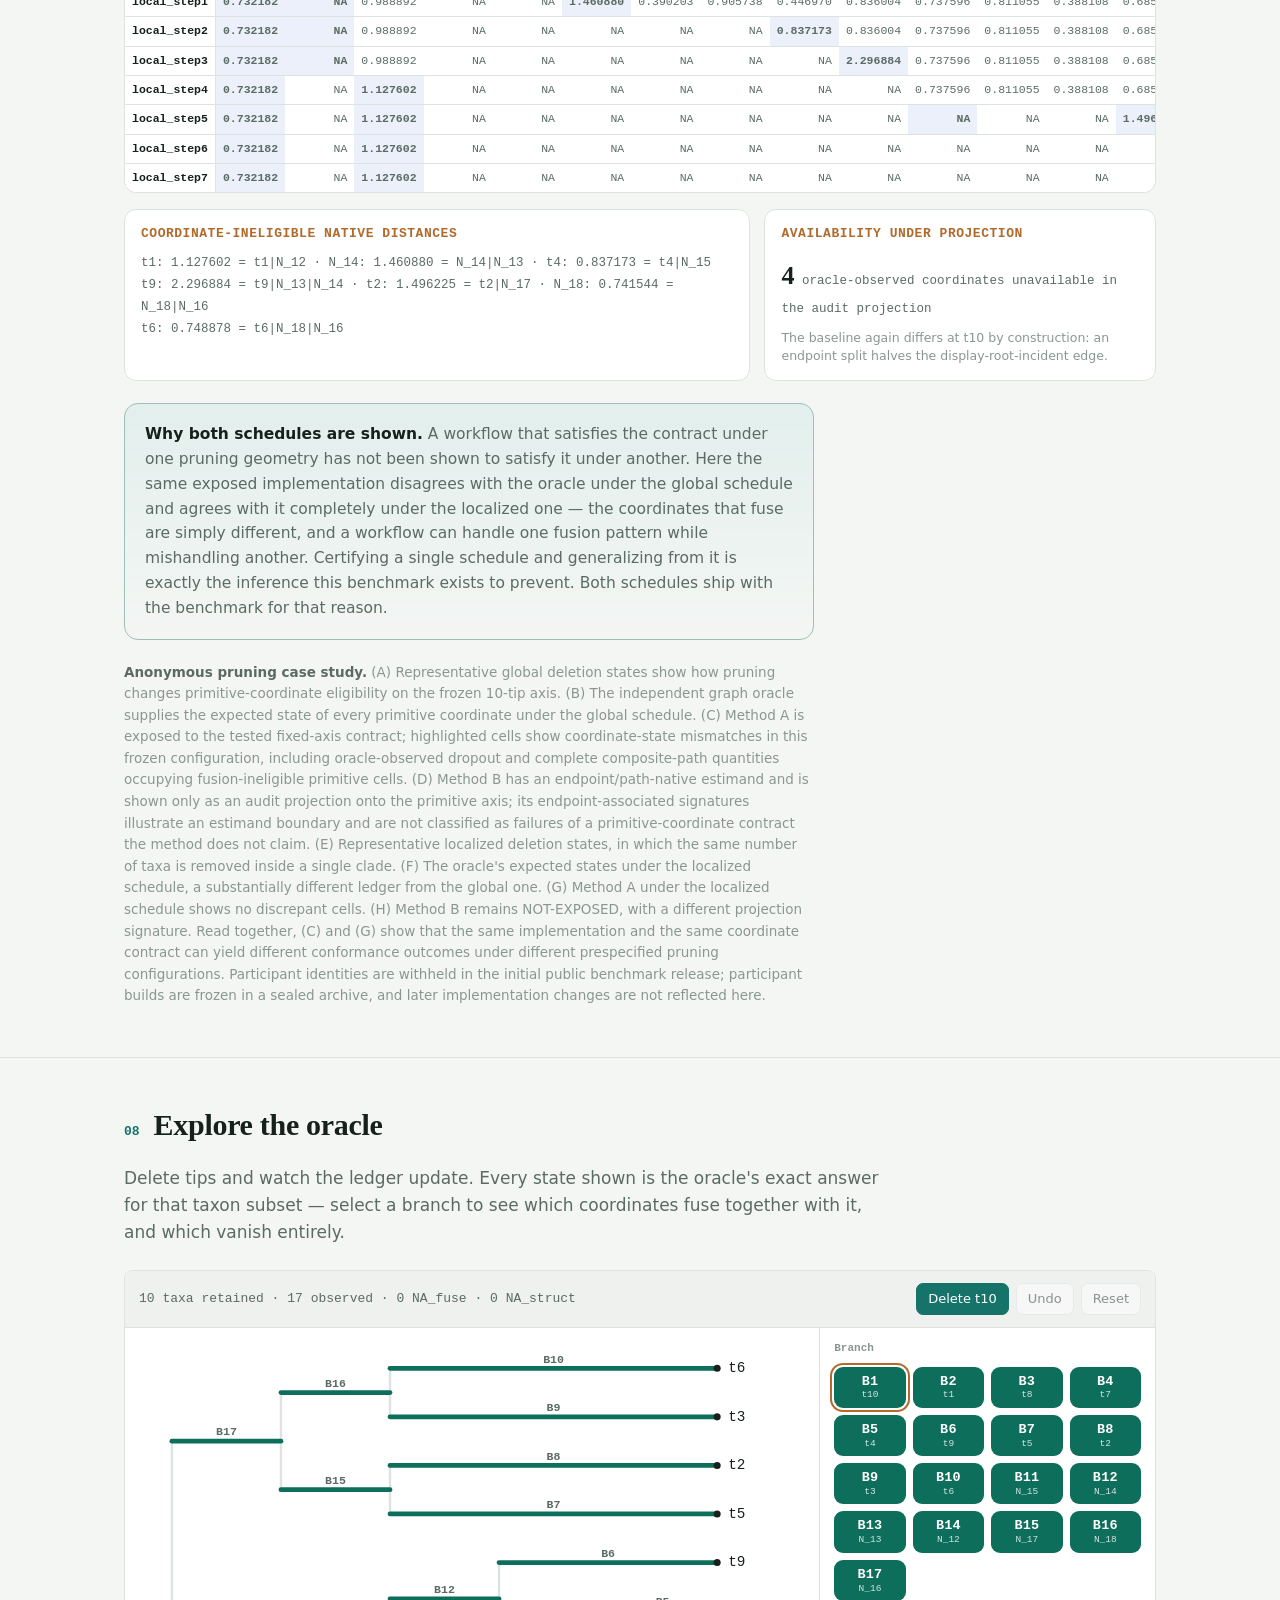
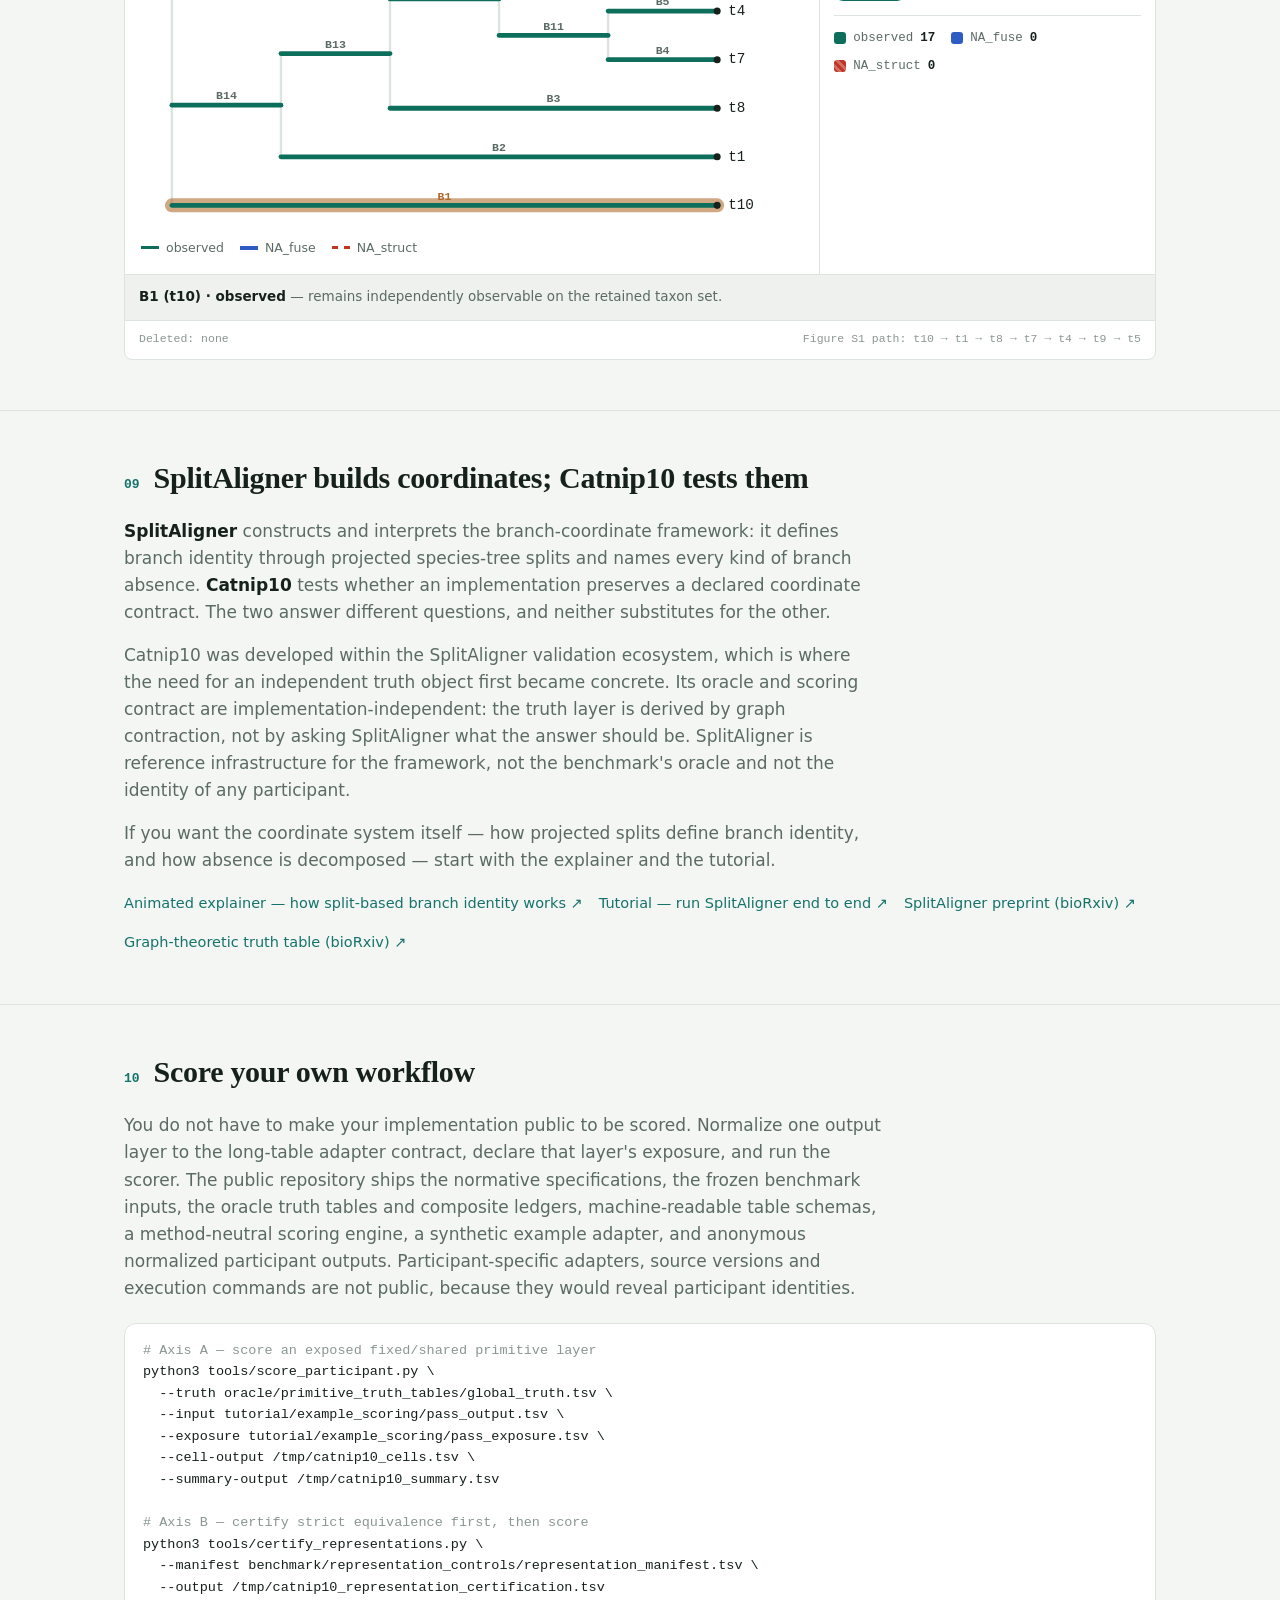
==== commit 51926233: "Cross-reference the two equivalent algorithms under each pseudocode box (SplitAligner tutorial <-> C" ====
--- a/catnip10/index.html
+++ b/catnip10/index.html
@@ -442,6 +442,7 @@
   else:
       NA_STRUCT
 </code></pre>
+    <p class="fine" style="font-size:13px; margin:10px 0 20px; max-width:80ch">An equivalent algorithm exists. For pruning without gene-tree discordance, the <strong>Split-based branch-mapping algorithm</strong> derives the same primitive states by projecting species-tree splits instead of contracting the graph: see <a href="../splitaligner/SplitAligner_tutorial.html#idea">the SplitAligner tutorial ↗</a>.</p>
 
     <div class="note">
       <p><strong>No circular oracle.</strong> Canonical split keys are computed only after graph reduction and are used to identify and align surviving reduced edges; they do not derive pruning state. Primitive-coordinate state comes solely from graph deletion, contraction, and propagated original-edge membership.</p>
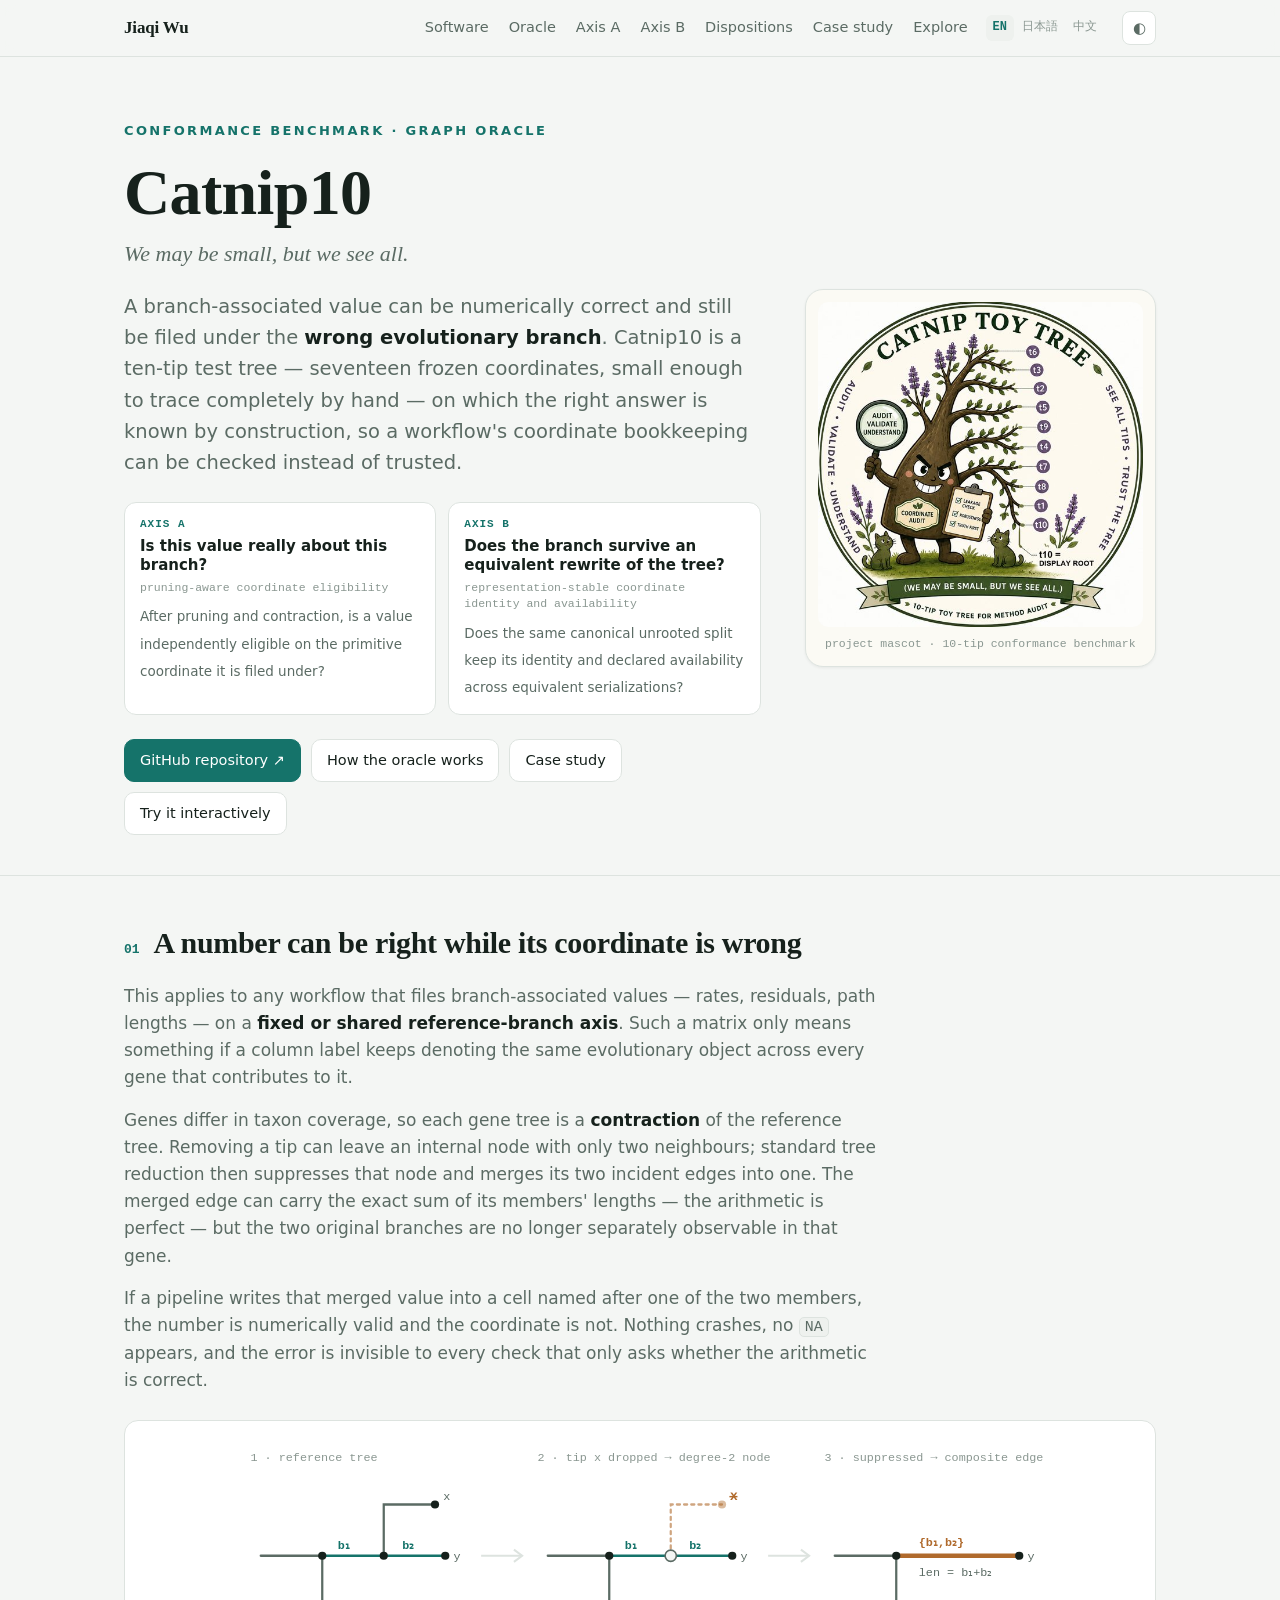
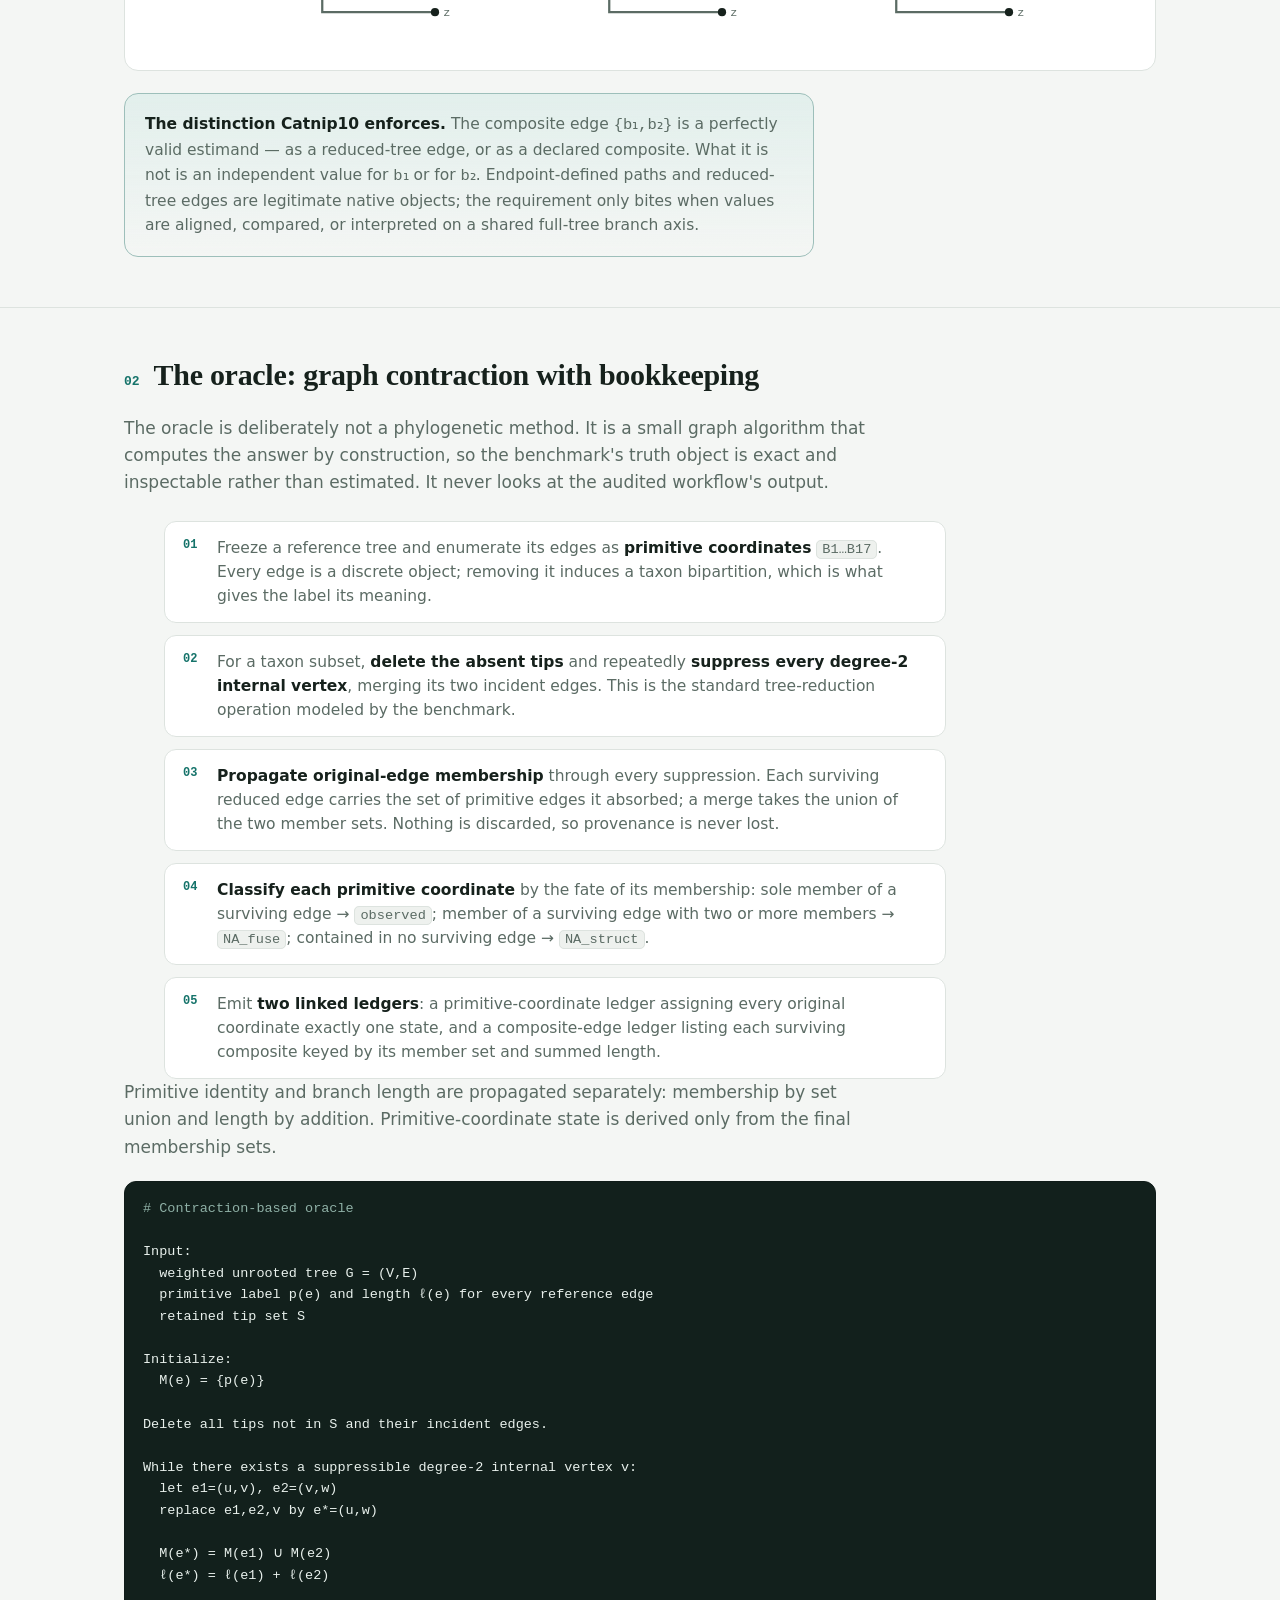
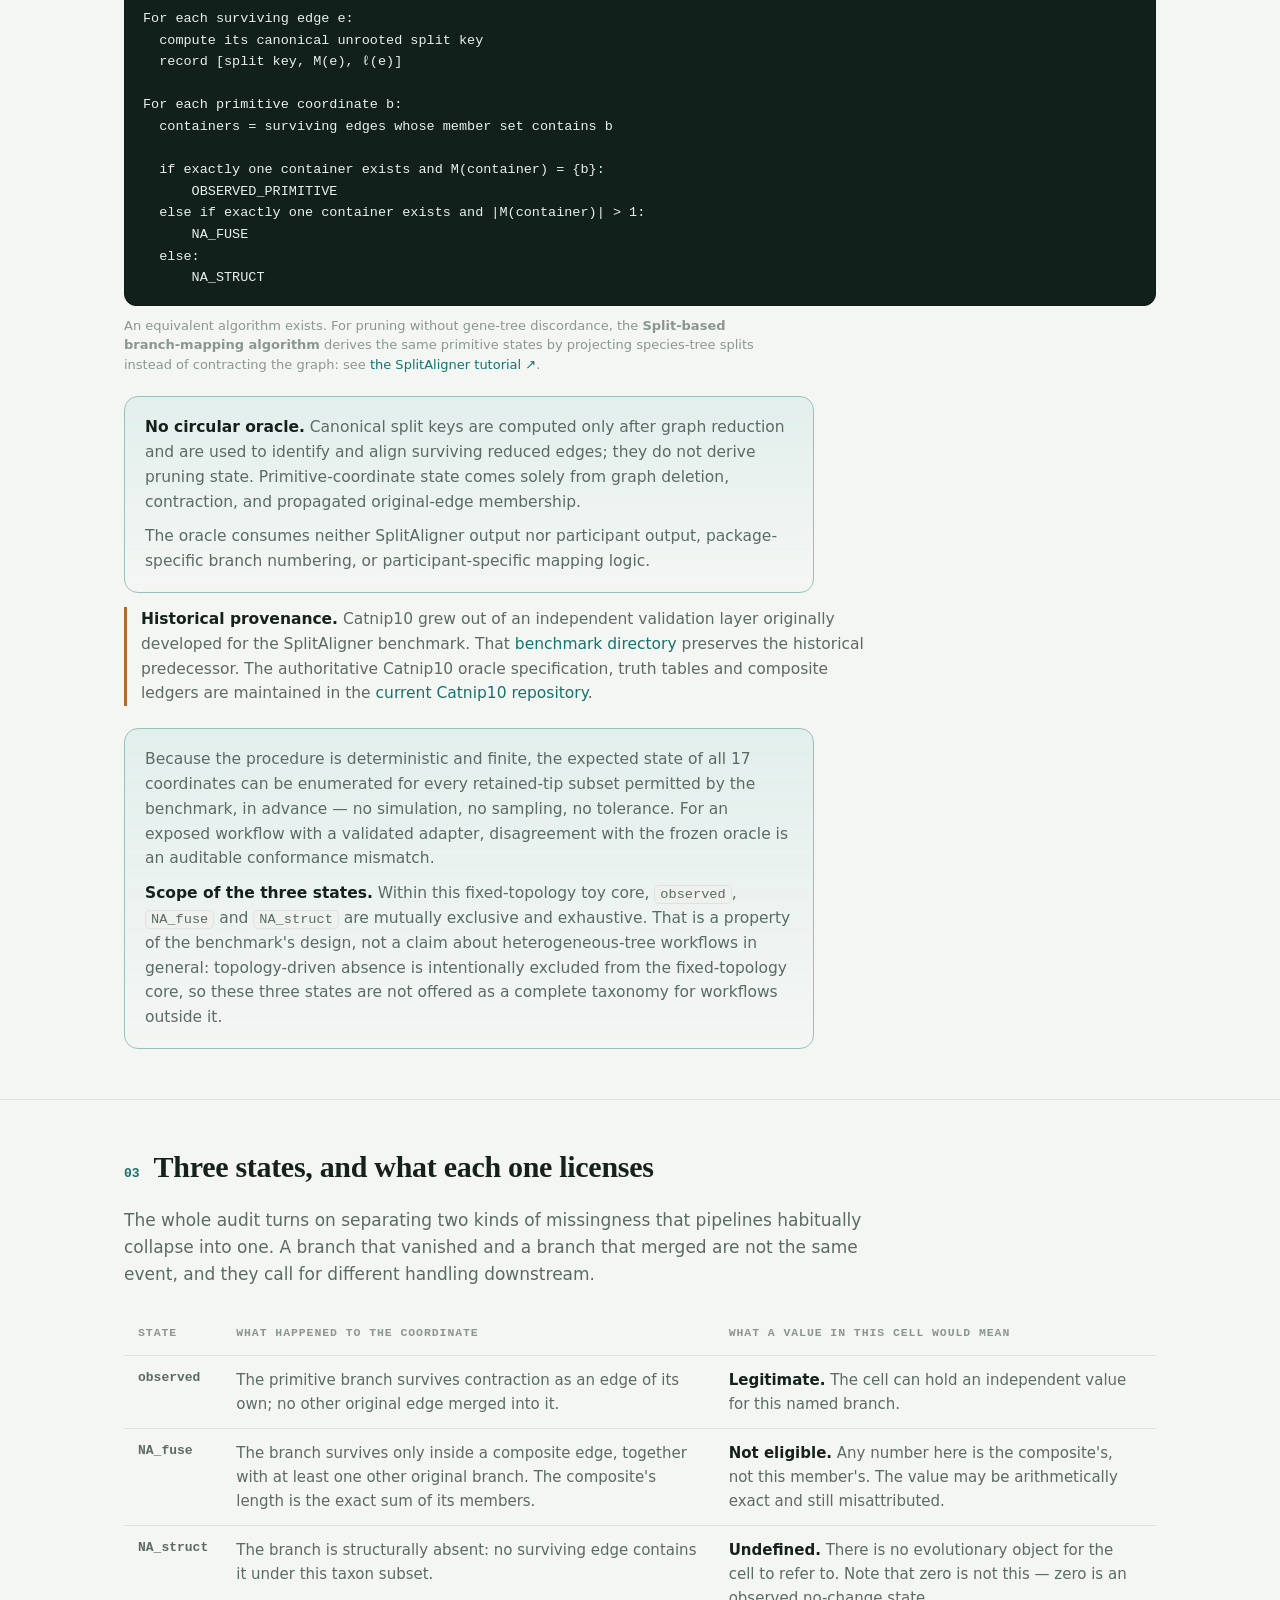
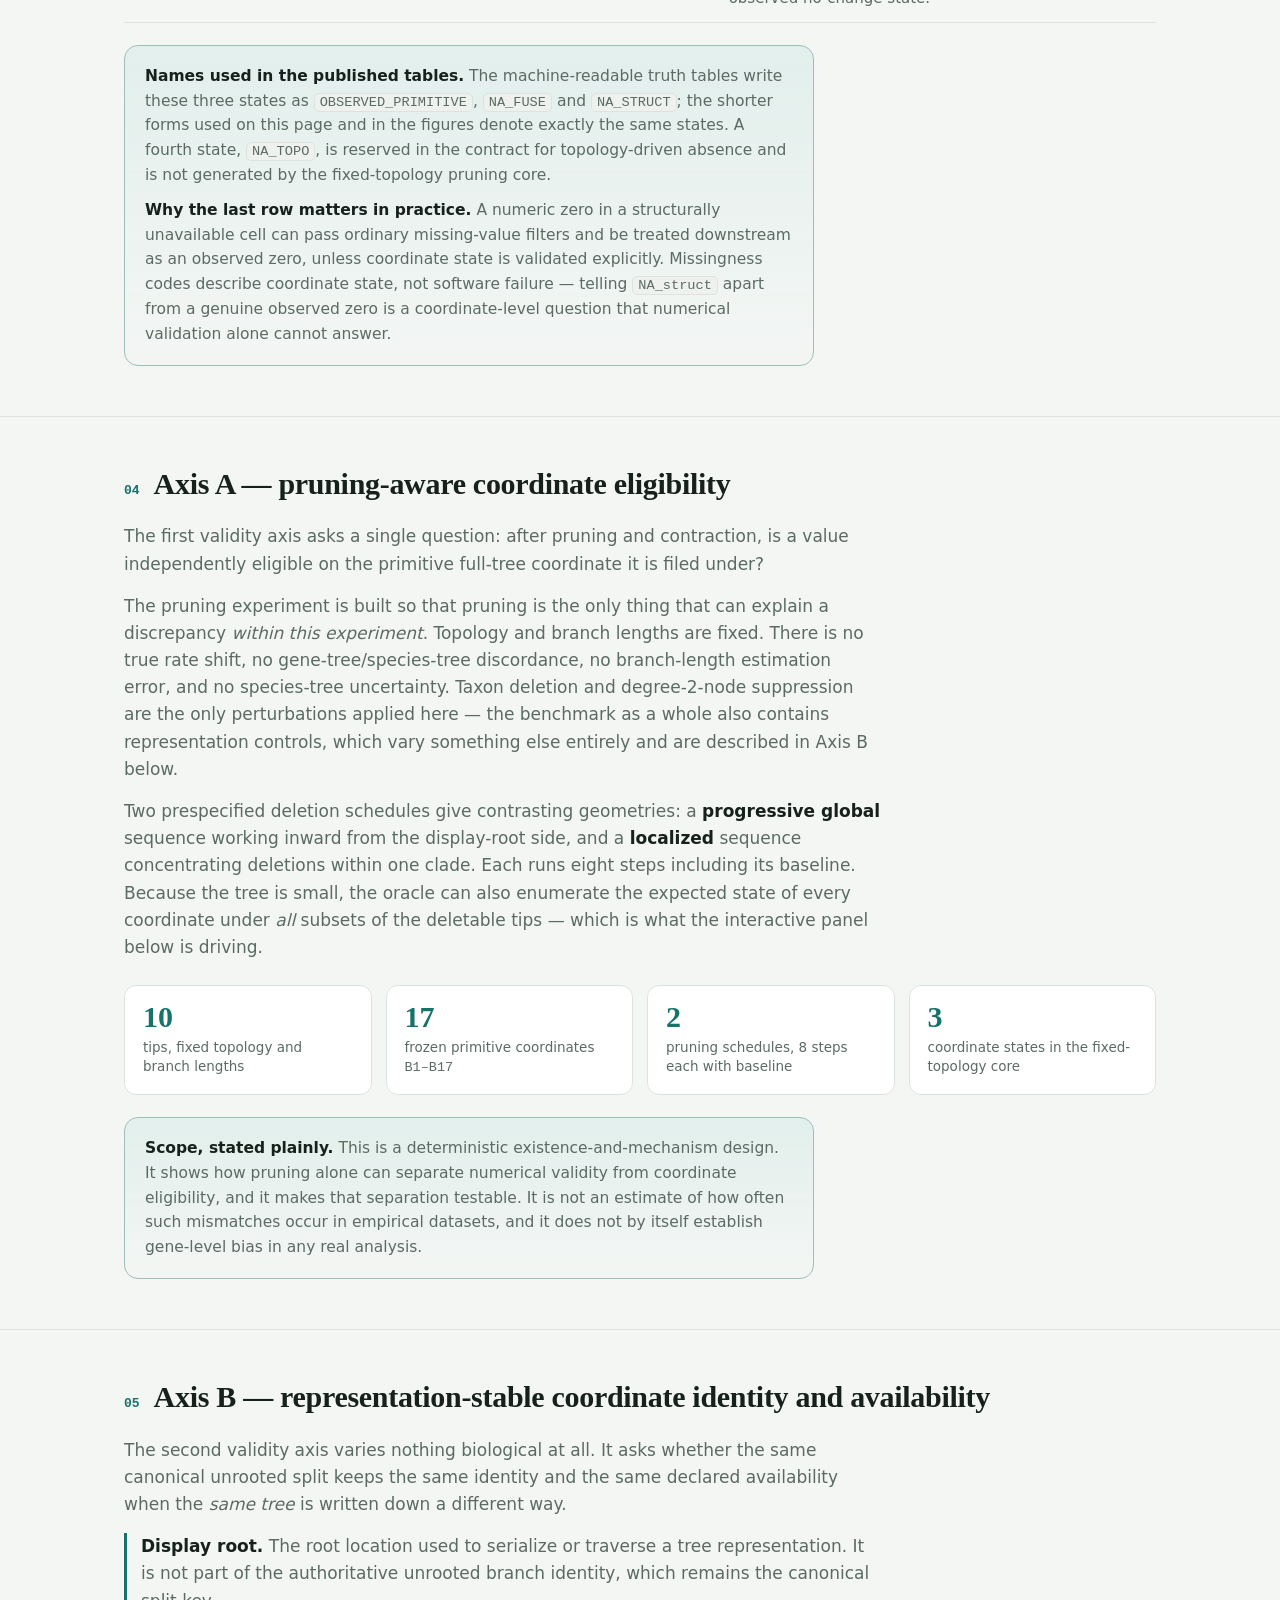
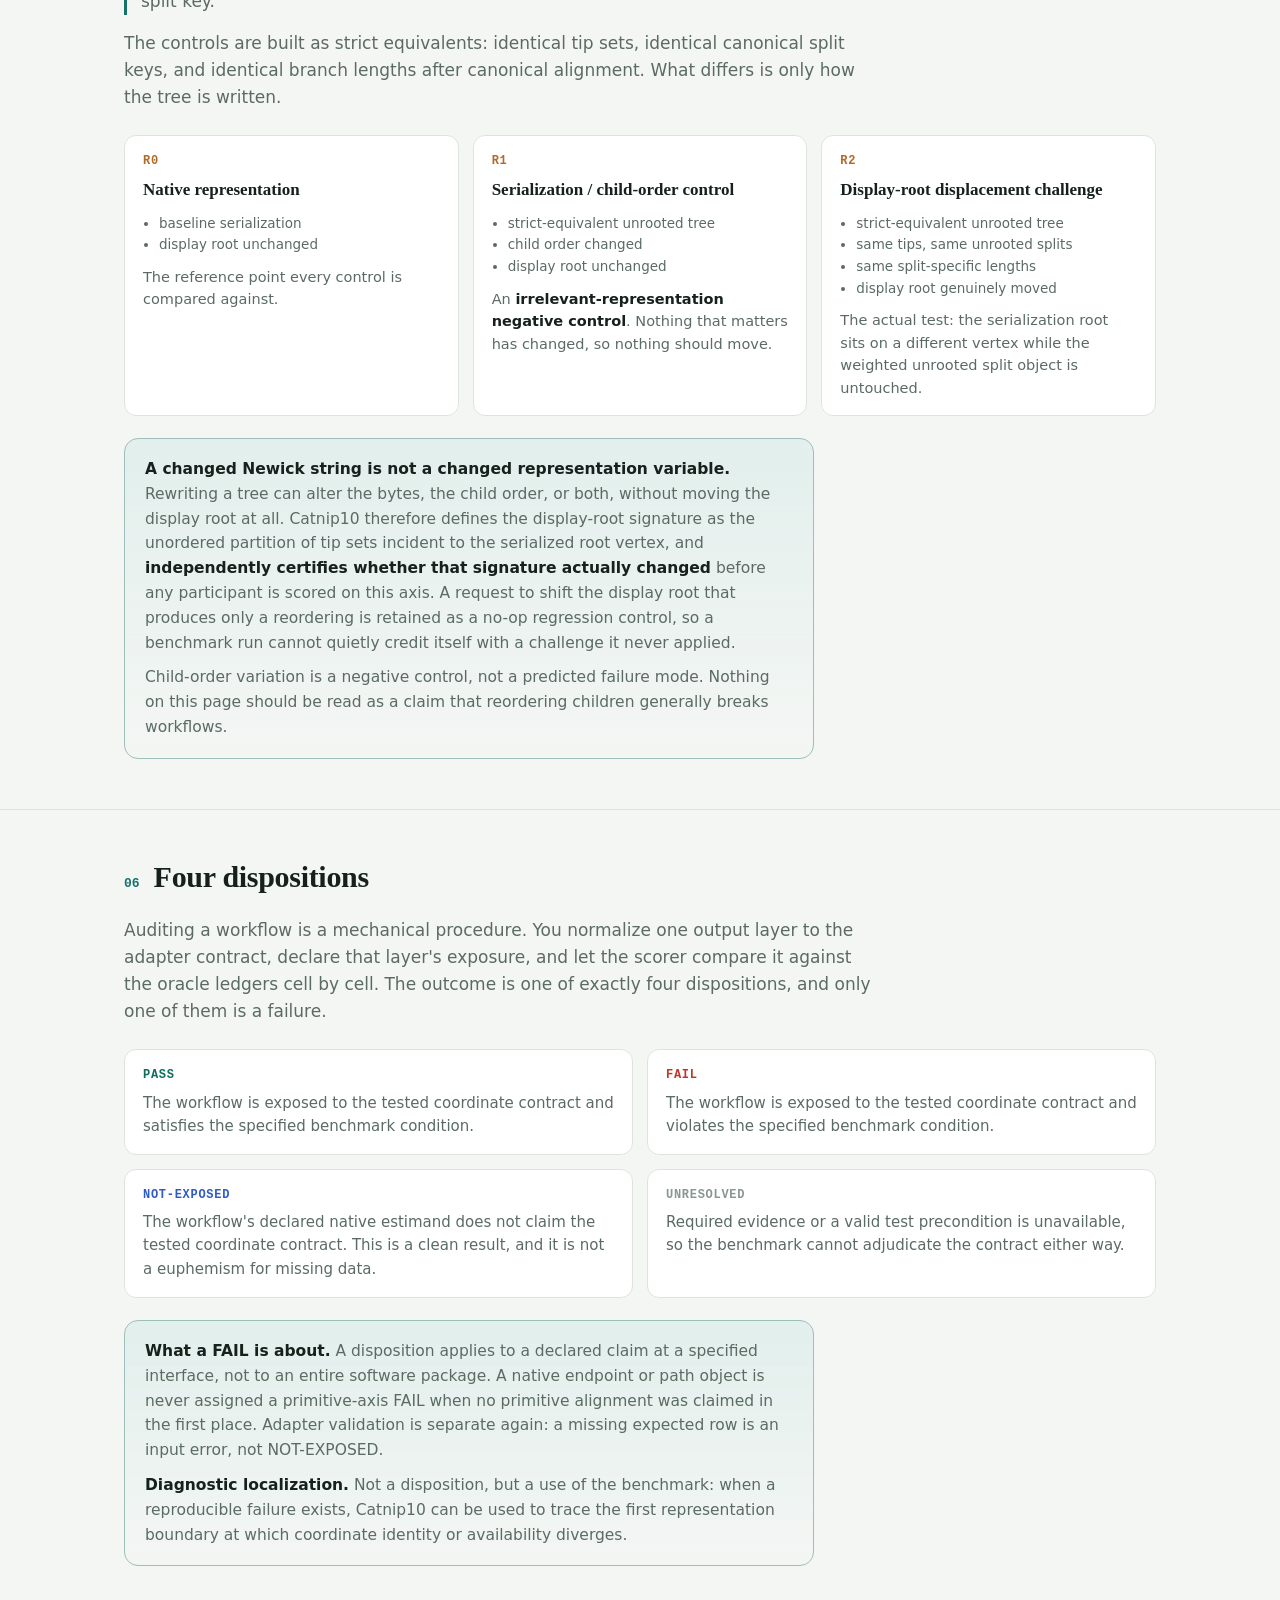
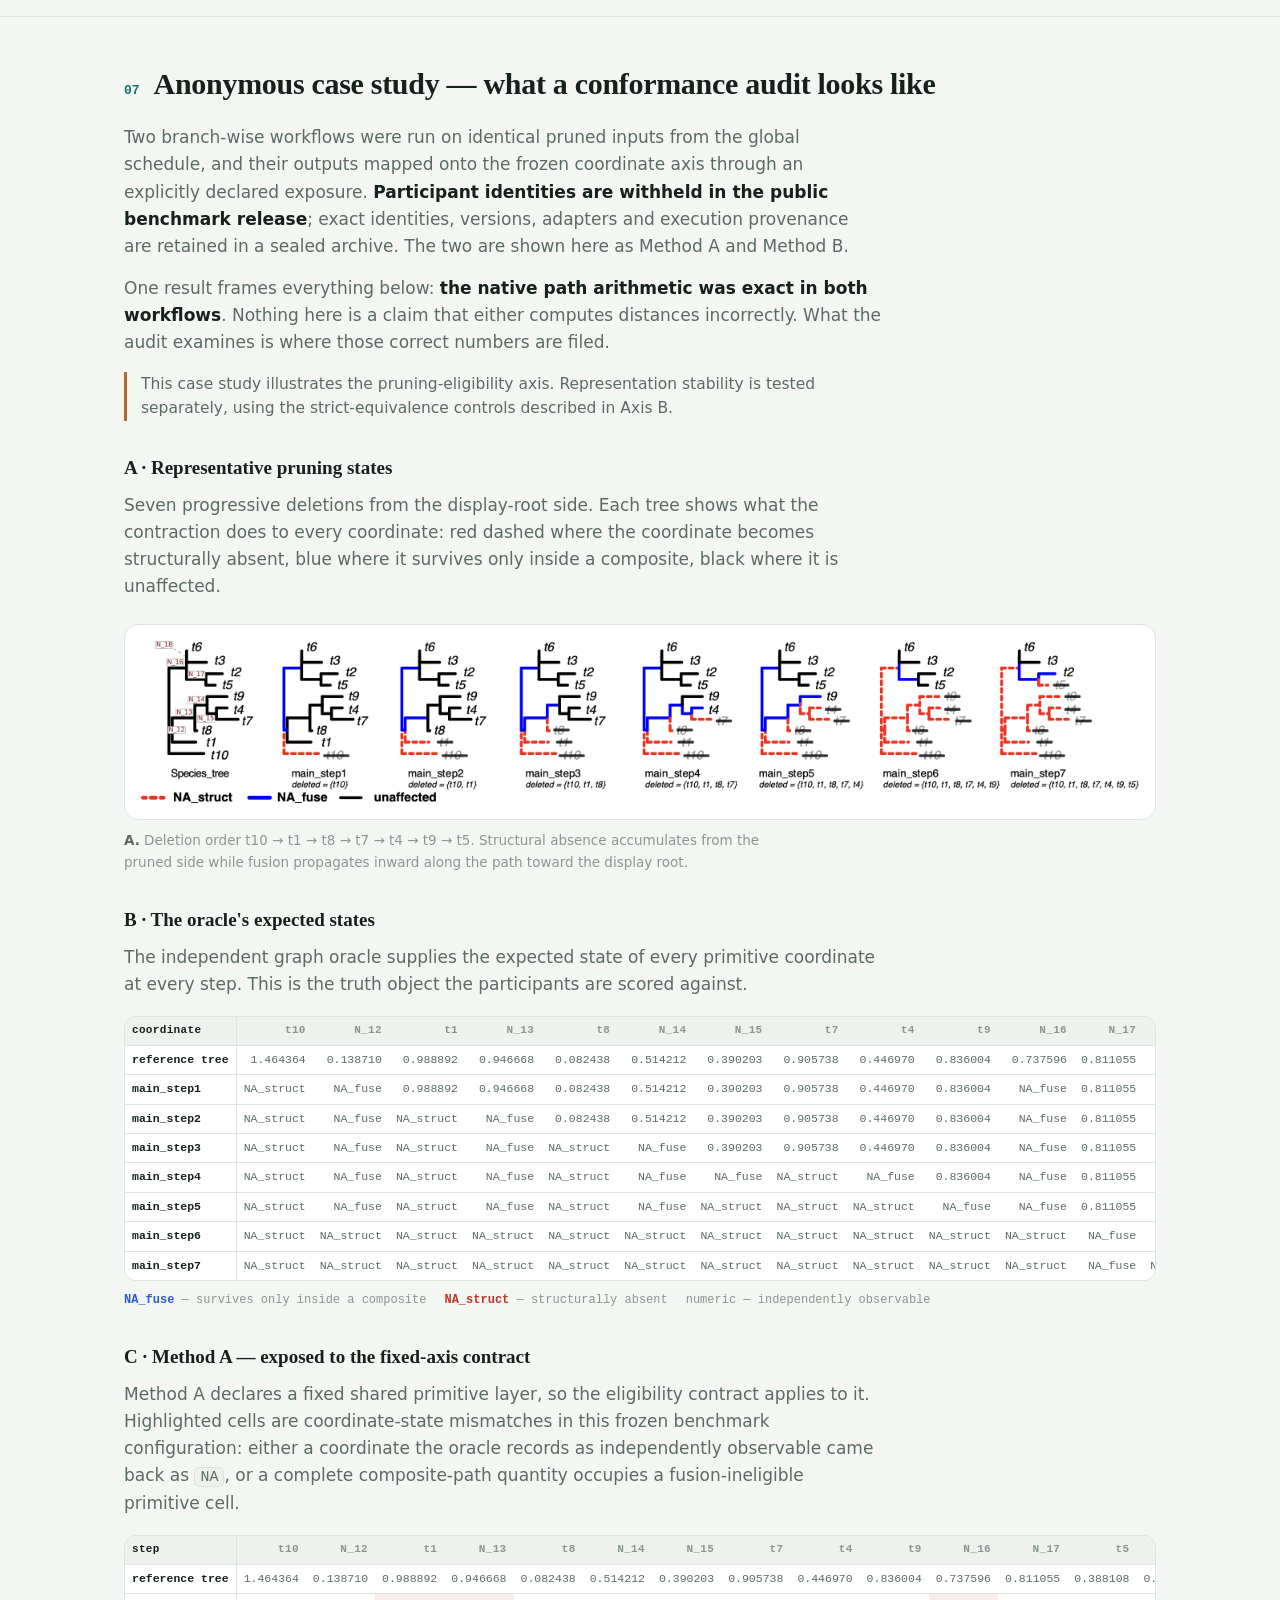
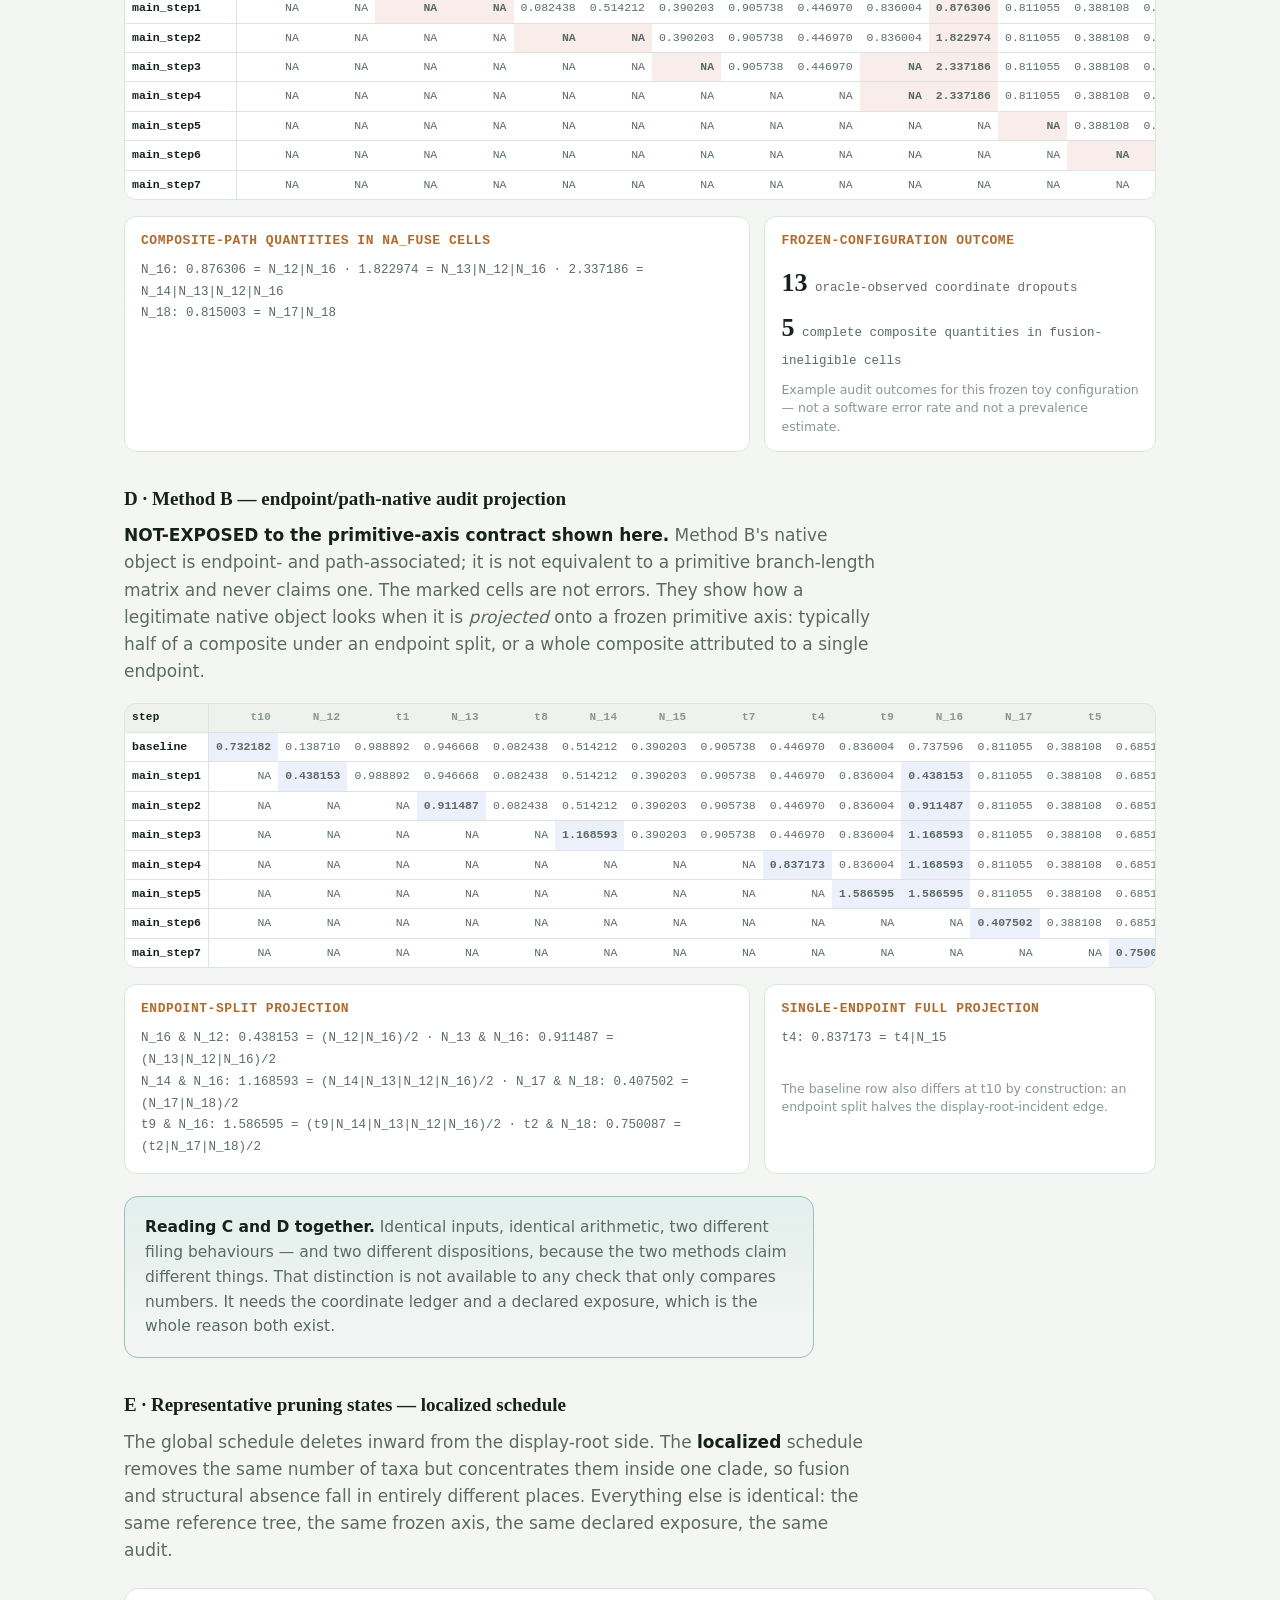
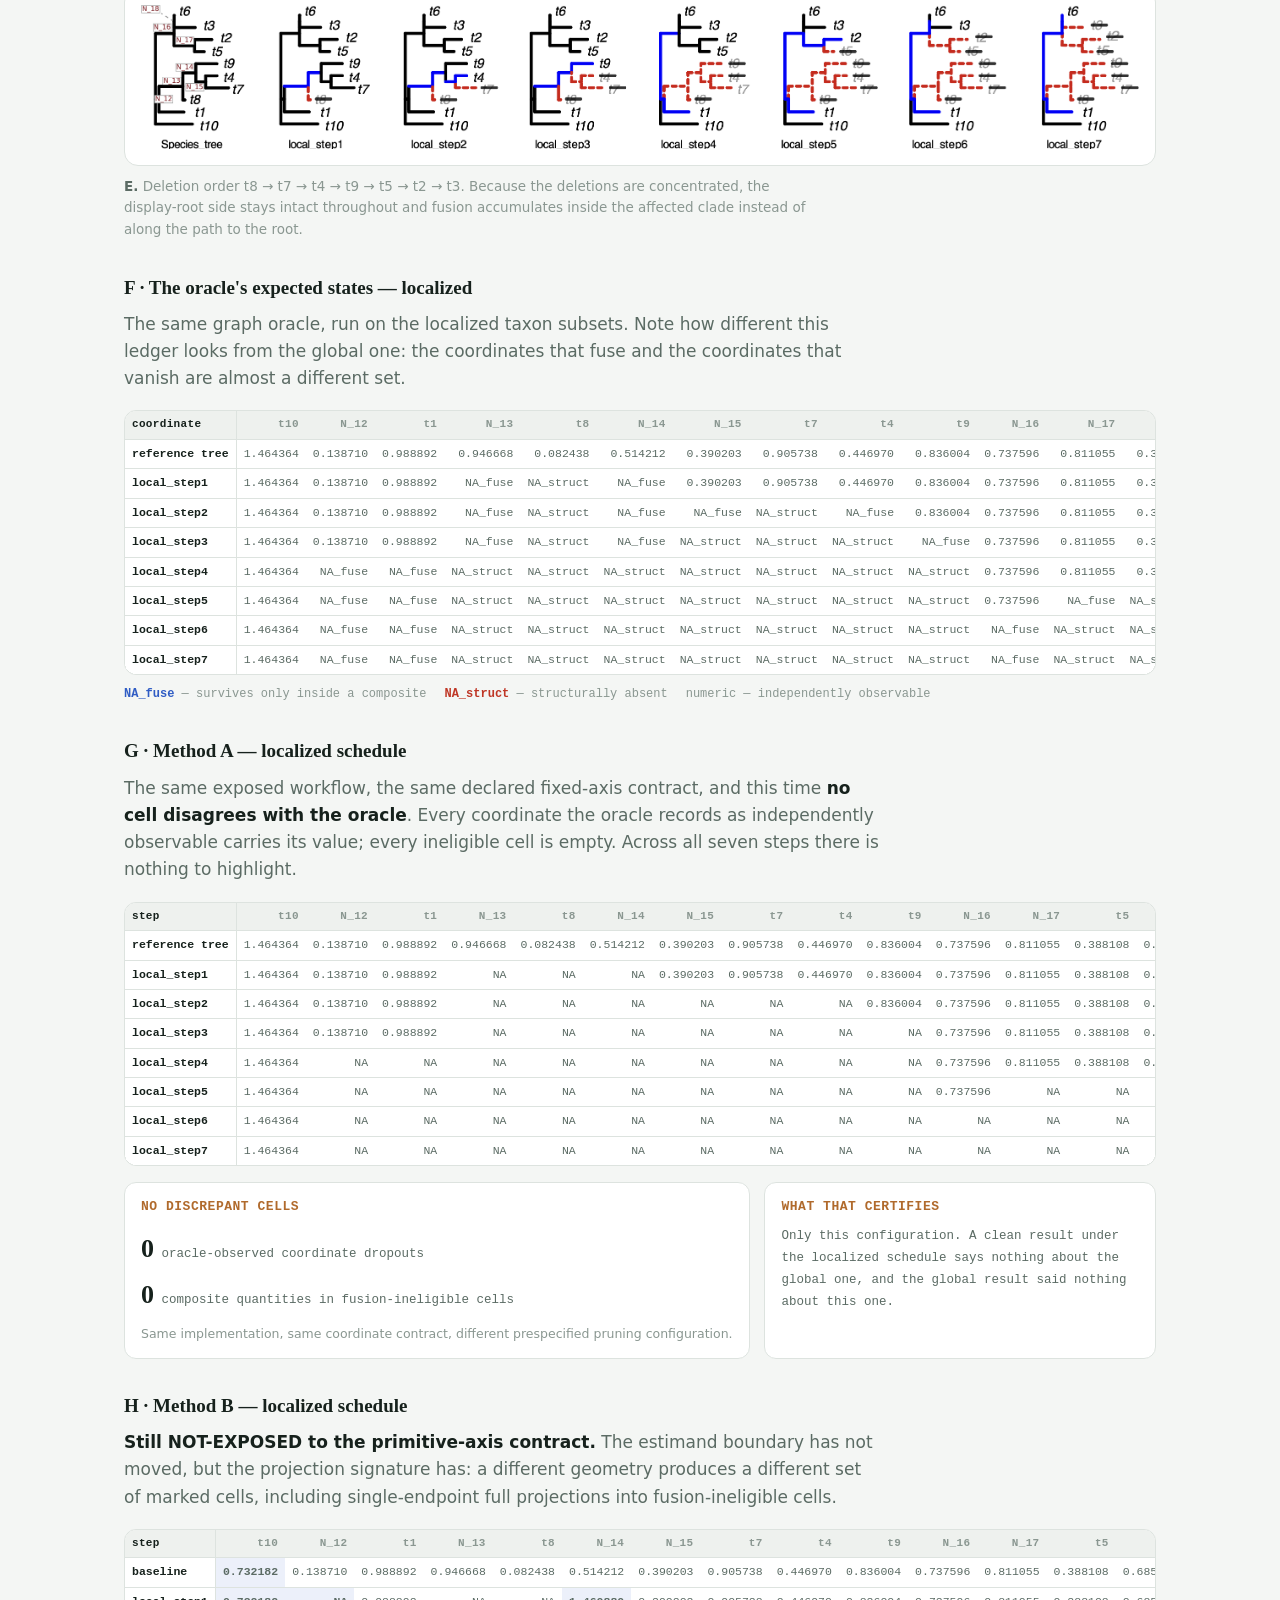
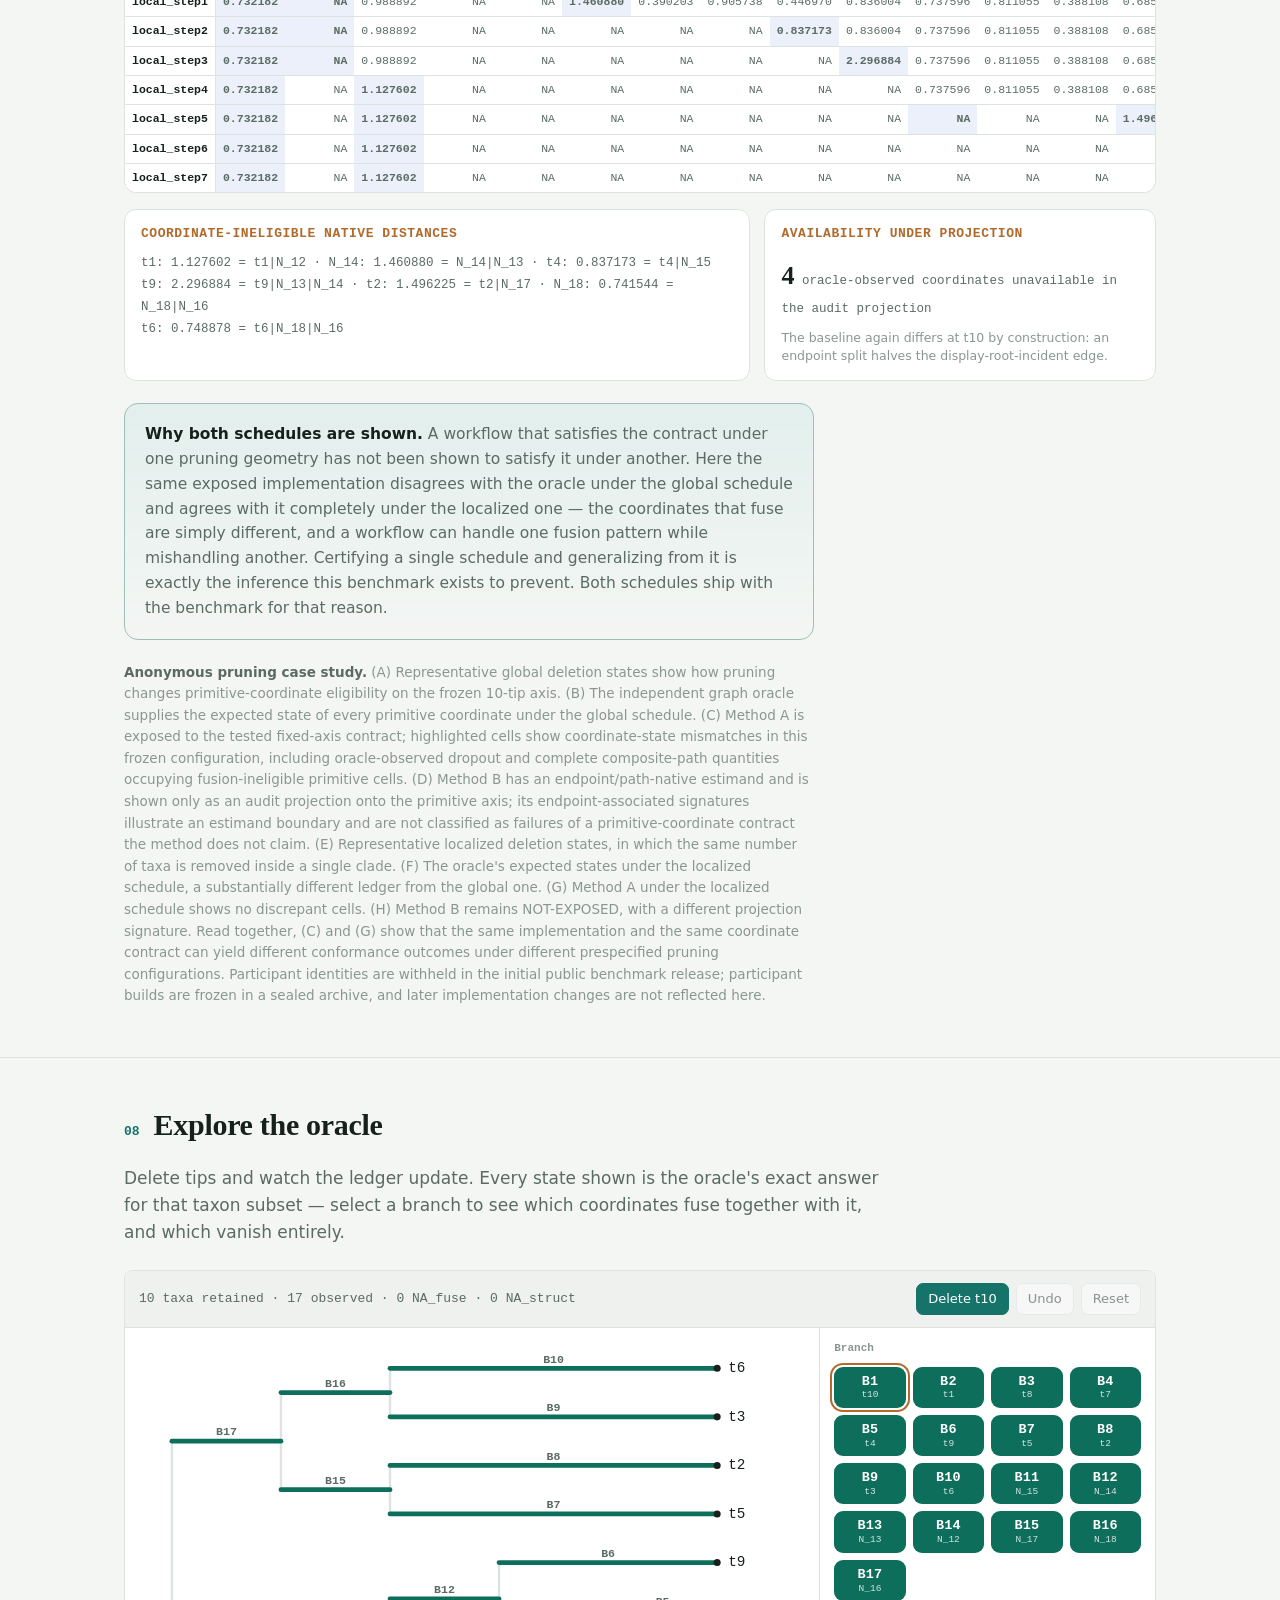
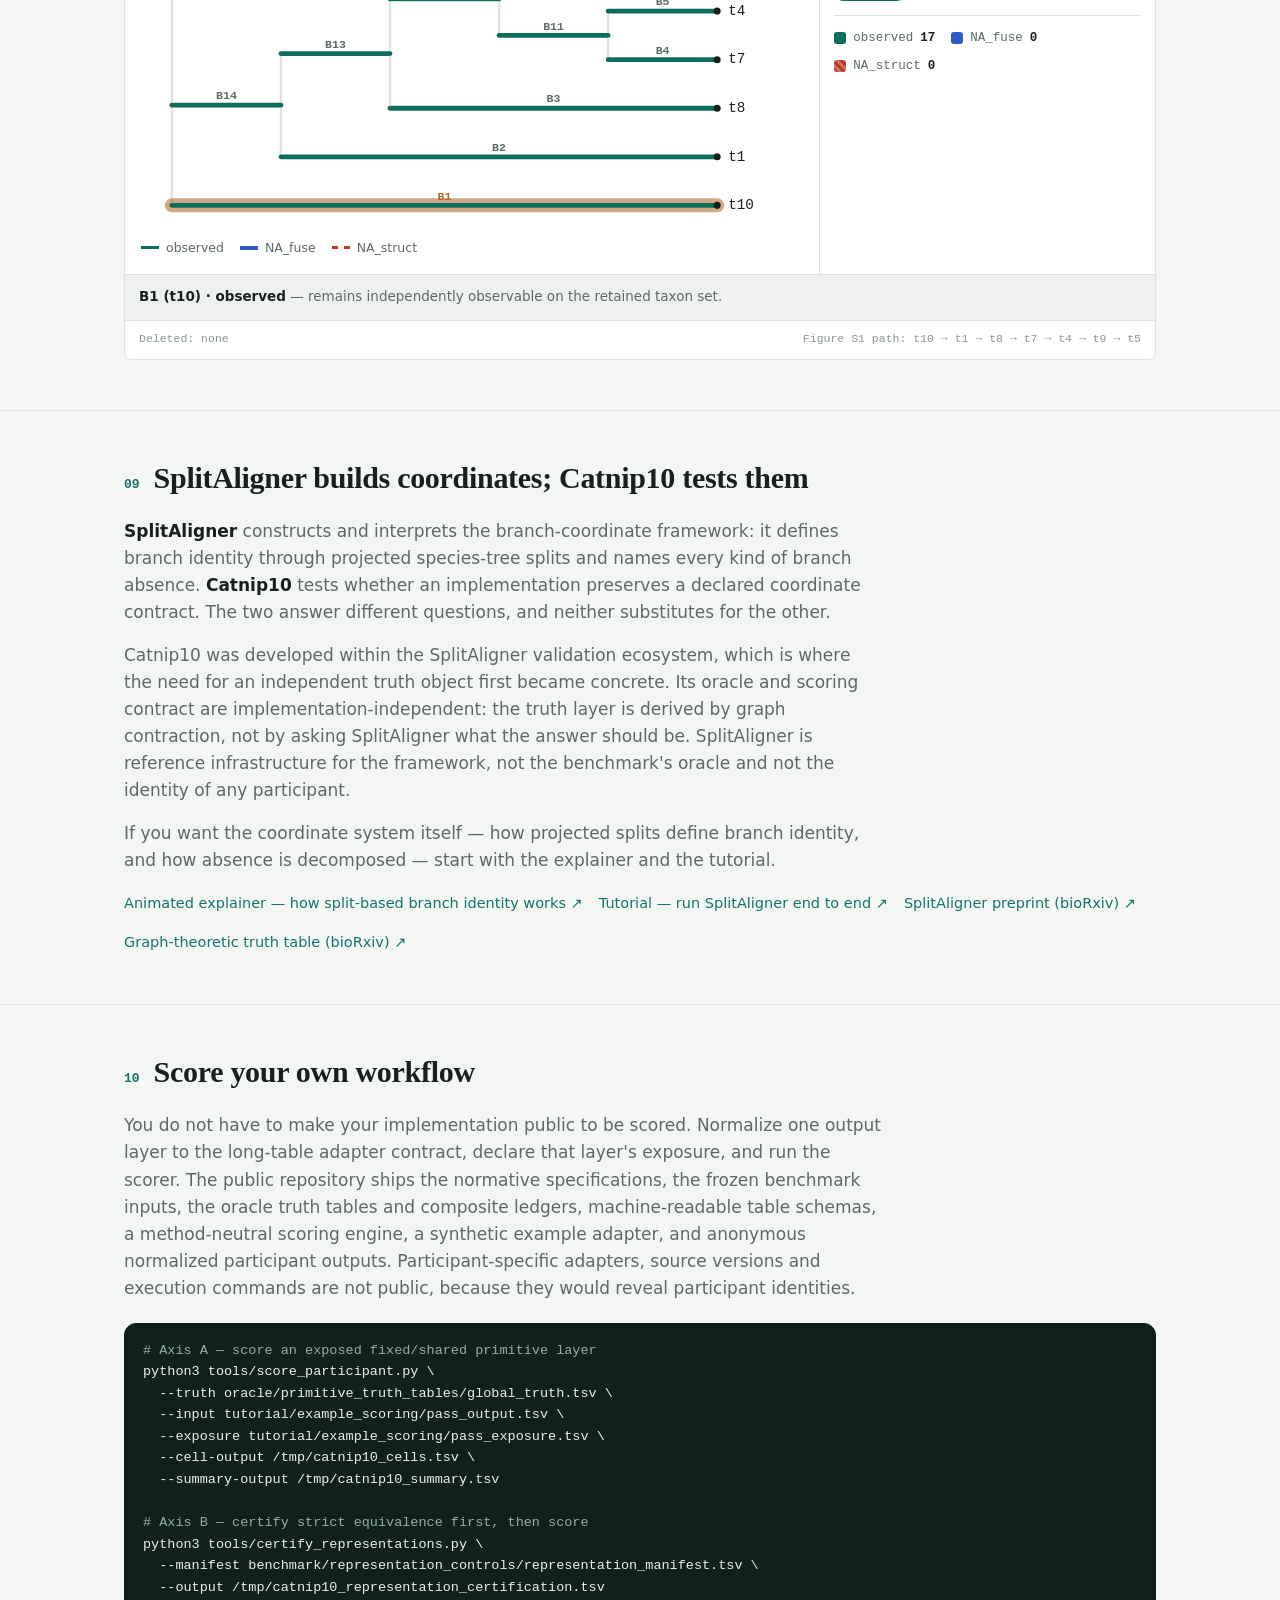
==== commit c3fc77e7: "Catnip10: dark code boxes matching the SplitAligner tutorial (EN/ZH/JA)" ====
--- a/catnip10/index.html
+++ b/catnip10/index.html
@@ -168,10 +168,13 @@
   .vd p{margin:0; color:var(--muted); font-size:15px; line-height:1.55}
 
   /* Code block */
-  pre{background:var(--surface); border:1px solid var(--line); border-radius:12px; padding:16px 18px;
-    overflow-x:auto; font-family:var(--mono); font-size:13.5px; line-height:1.6; color:var(--ink); margin:20px 0 0}
-  pre code{background:none; border:none; padding:0; font-size:inherit}
-  .cm{color:var(--faint)}
+  :root{--code-bg:#12201c; --code-ink:#e8f0ec; --code-faint:#8fb0a6}
+  @media (prefers-color-scheme:dark){ :root:not([data-theme="light"]){--code-bg:#0b1512; --code-ink:#dce7e2; --code-faint:#6f8f86} }
+  :root[data-theme="dark"]{--code-bg:#0b1512; --code-ink:#dce7e2; --code-faint:#6f8f86}
+  pre{background:var(--code-bg); border:1px solid color-mix(in srgb,#000 12%, var(--code-bg)); border-radius:12px; padding:16px 18px;
+    overflow-x:auto; font-family:var(--mono); font-size:13.5px; line-height:1.6; color:var(--code-ink); margin:20px 0 0}
+  pre code{background:none; border:none; padding:0; font-size:inherit; color:inherit}
+  .cm{color:var(--code-faint)}
 
   /* Link rows */
   .linkrow{display:flex; gap:16px; flex-wrap:wrap; font-size:14.5px; margin-top:18px}
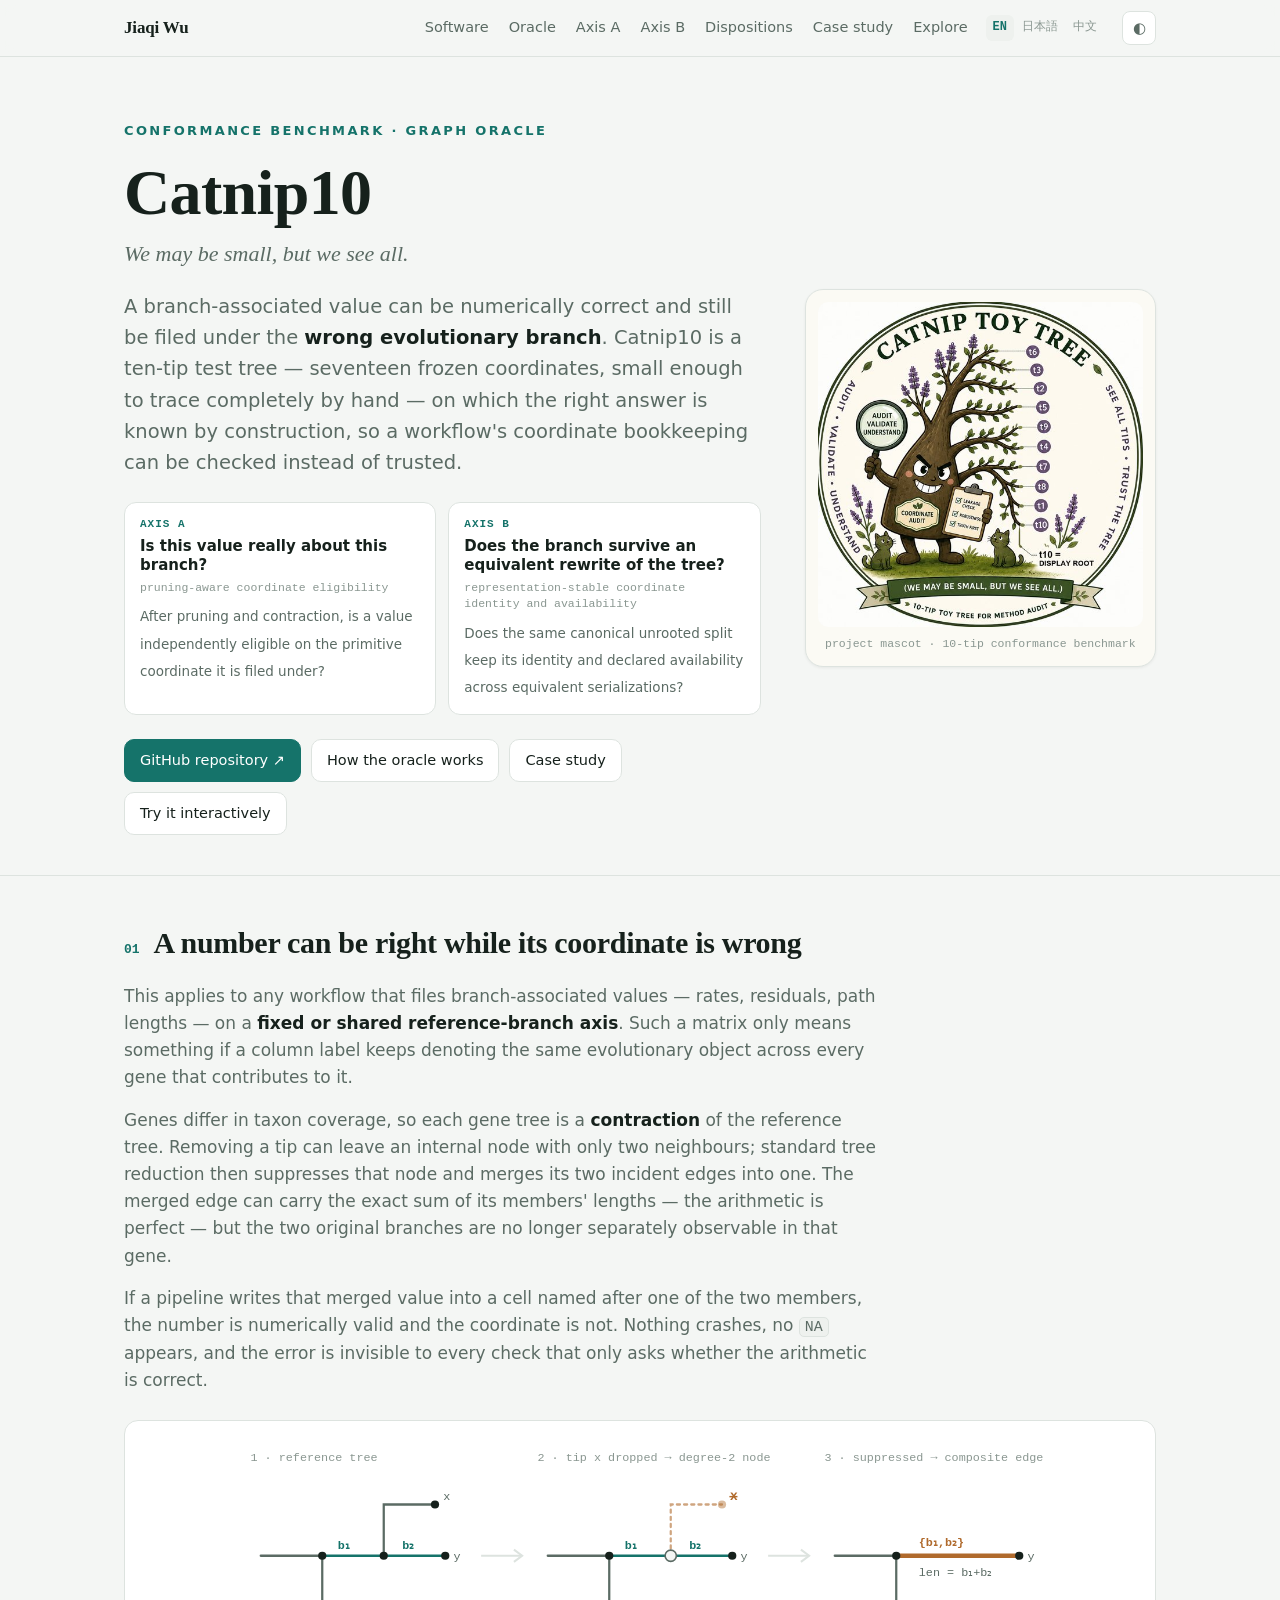
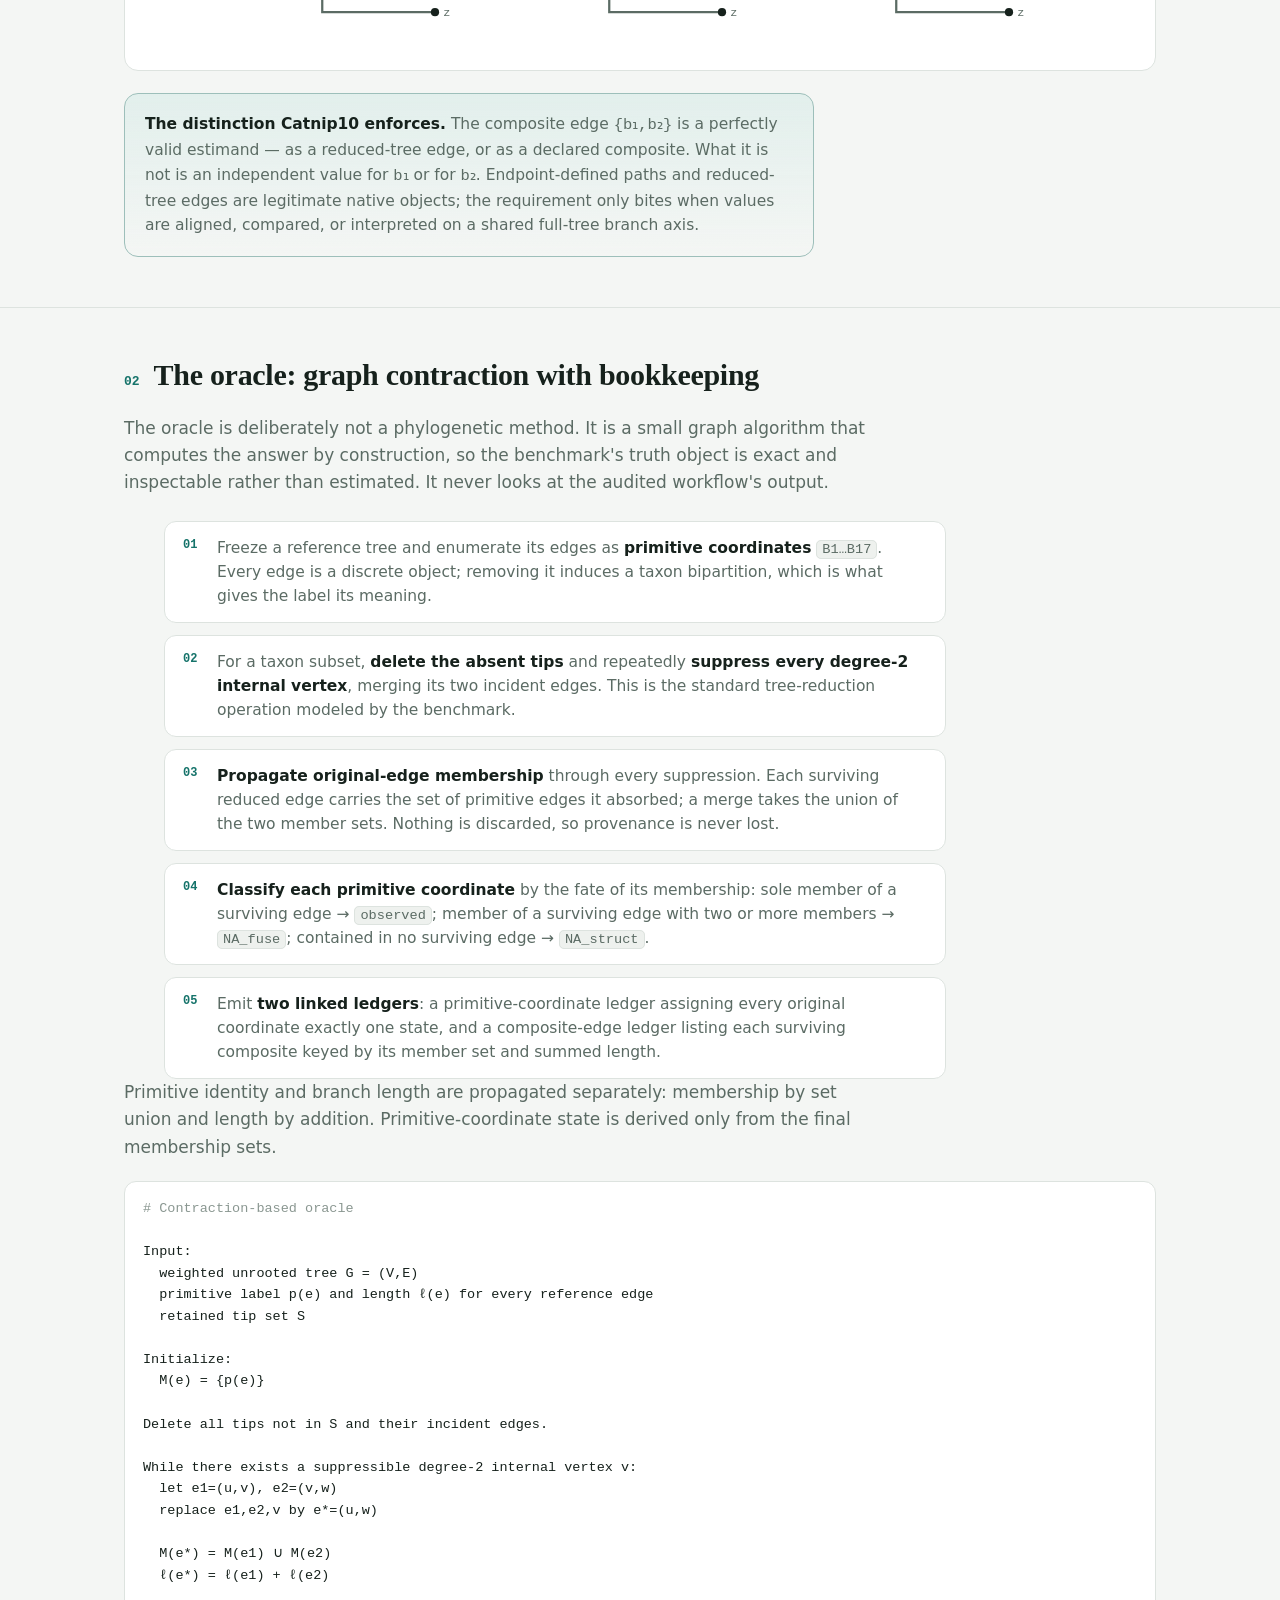
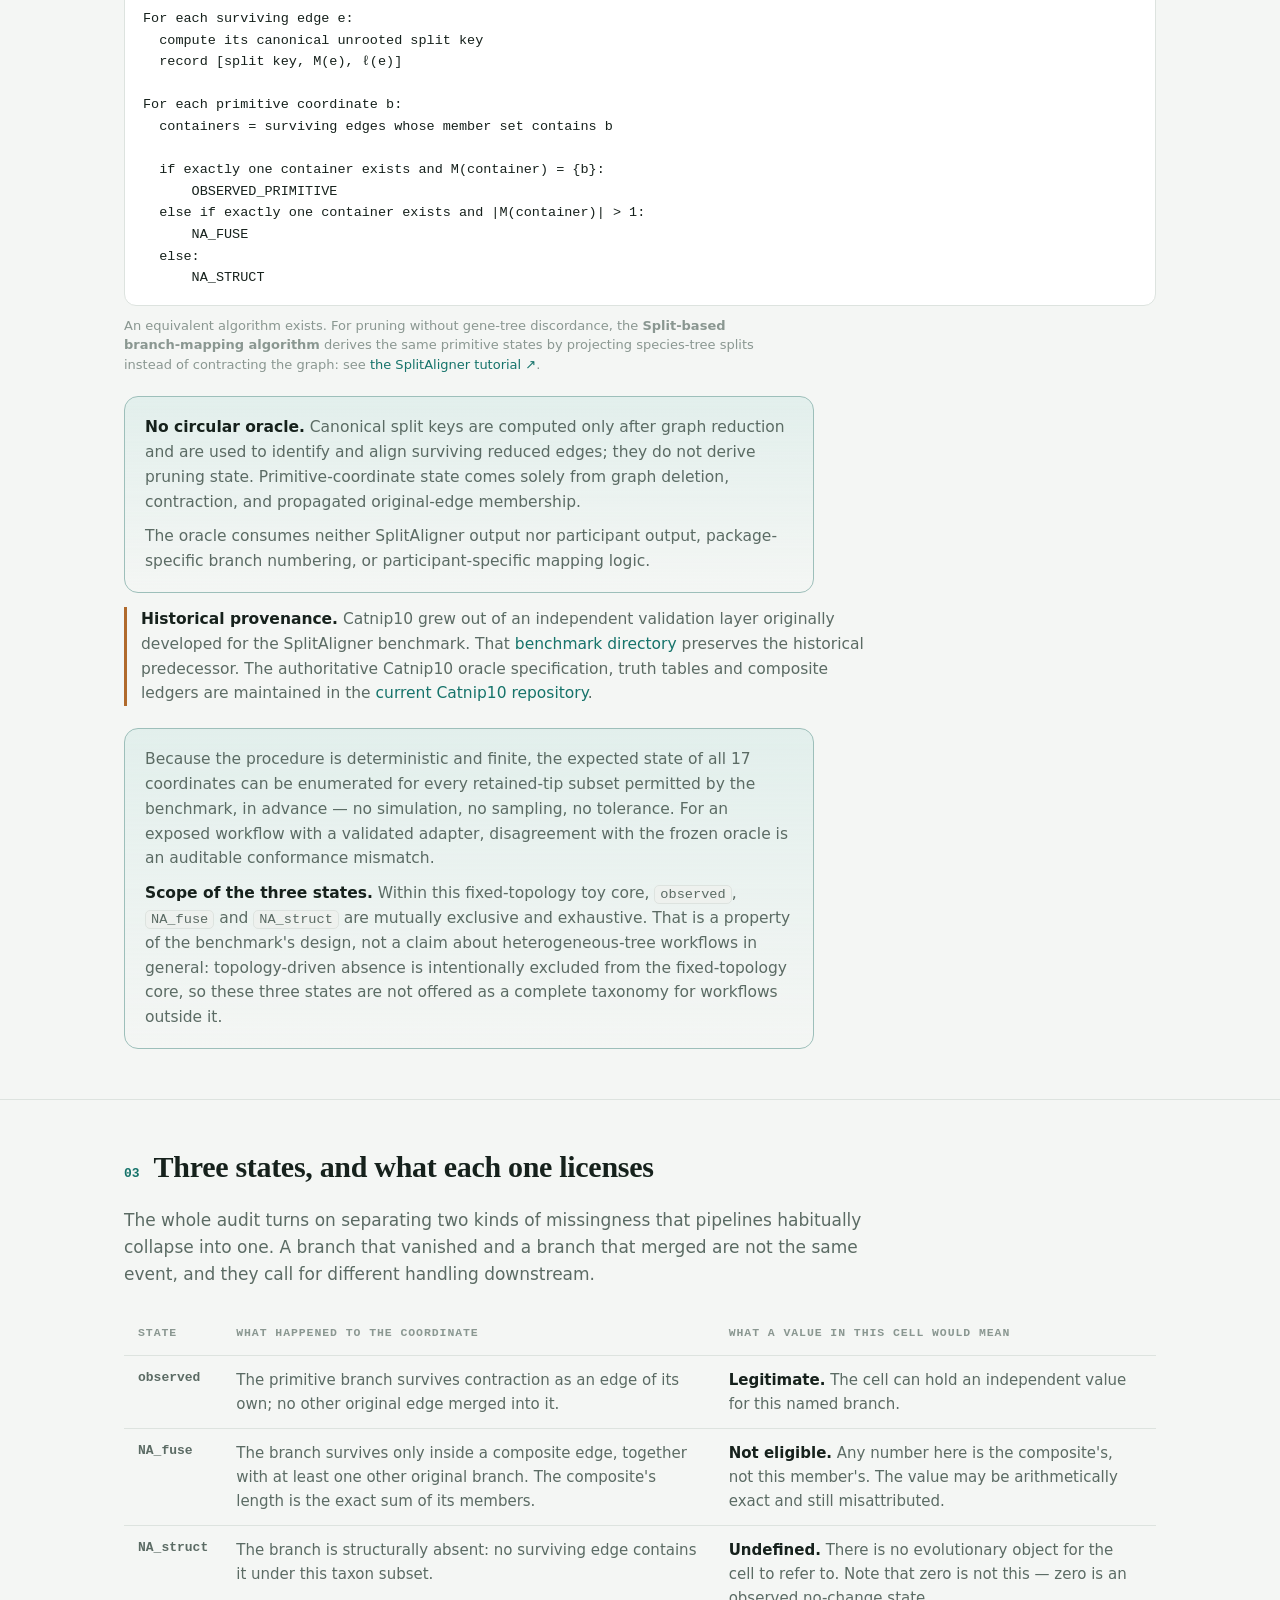
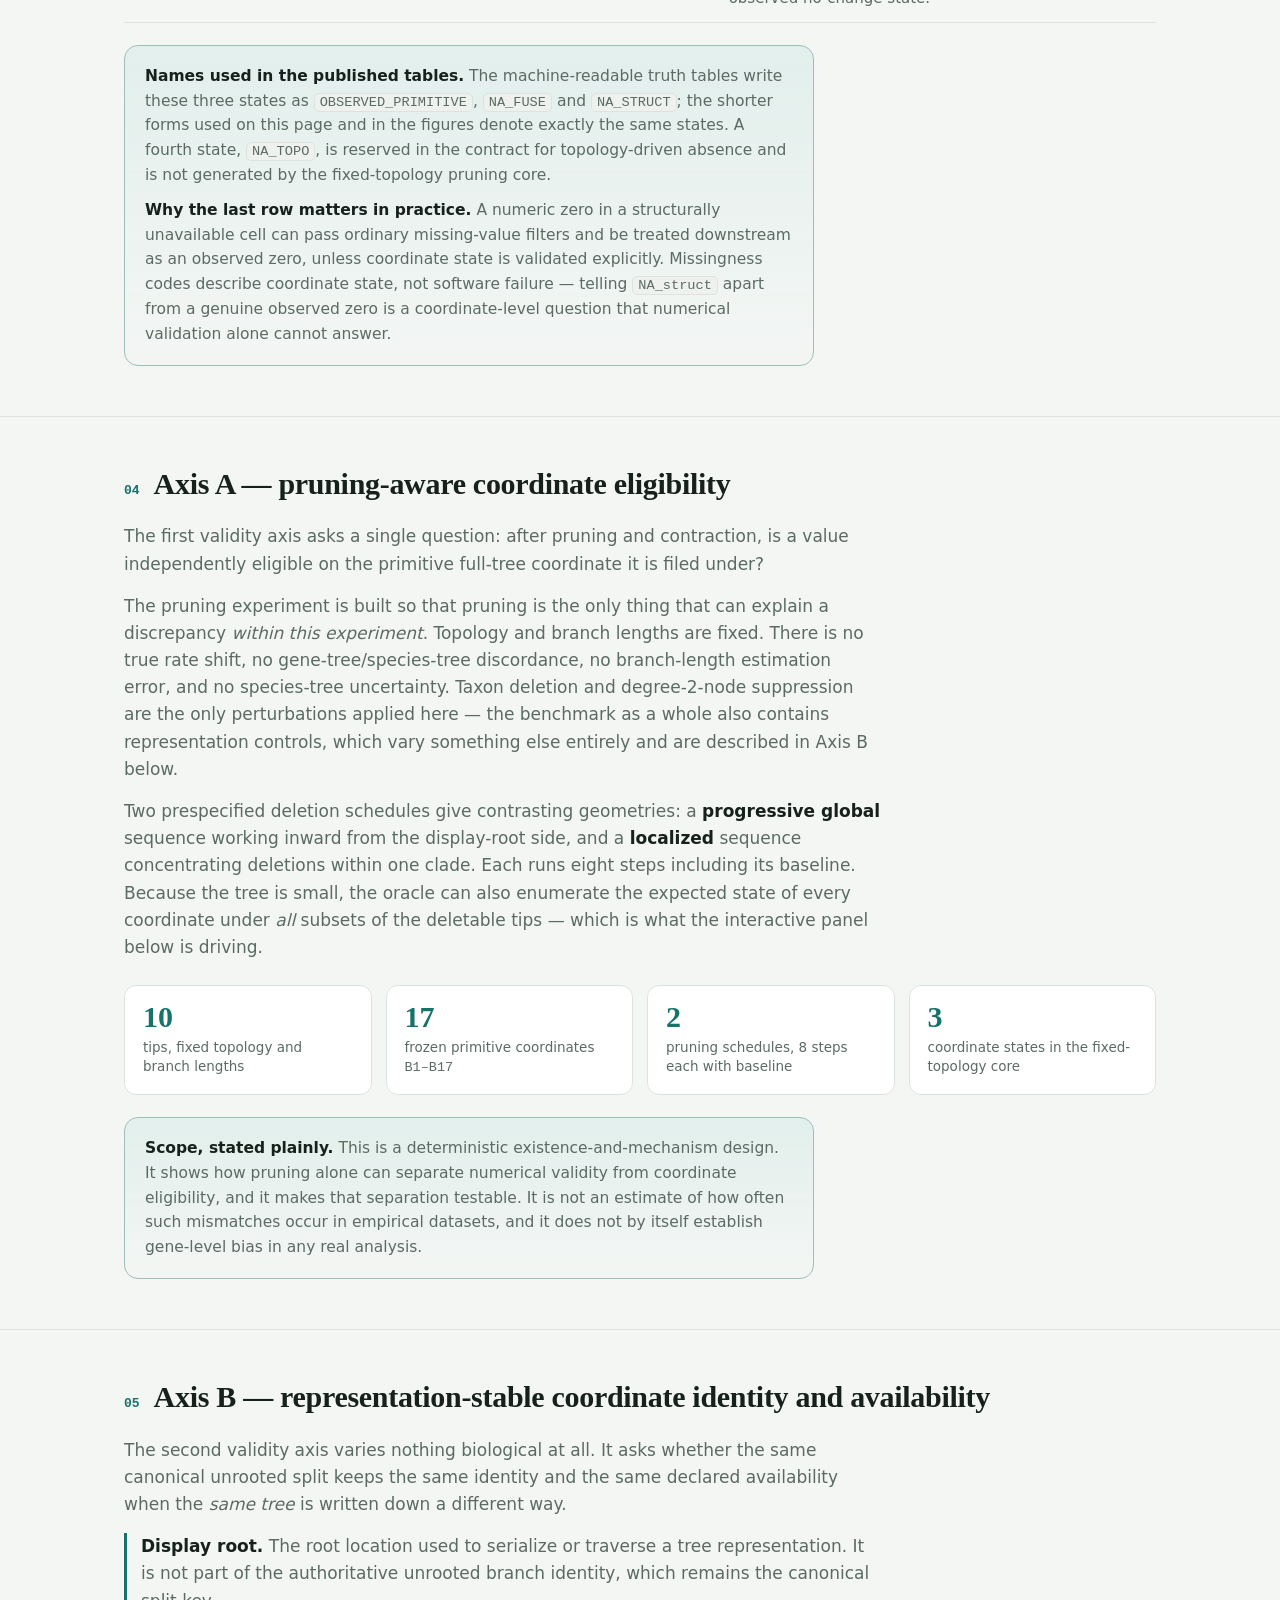
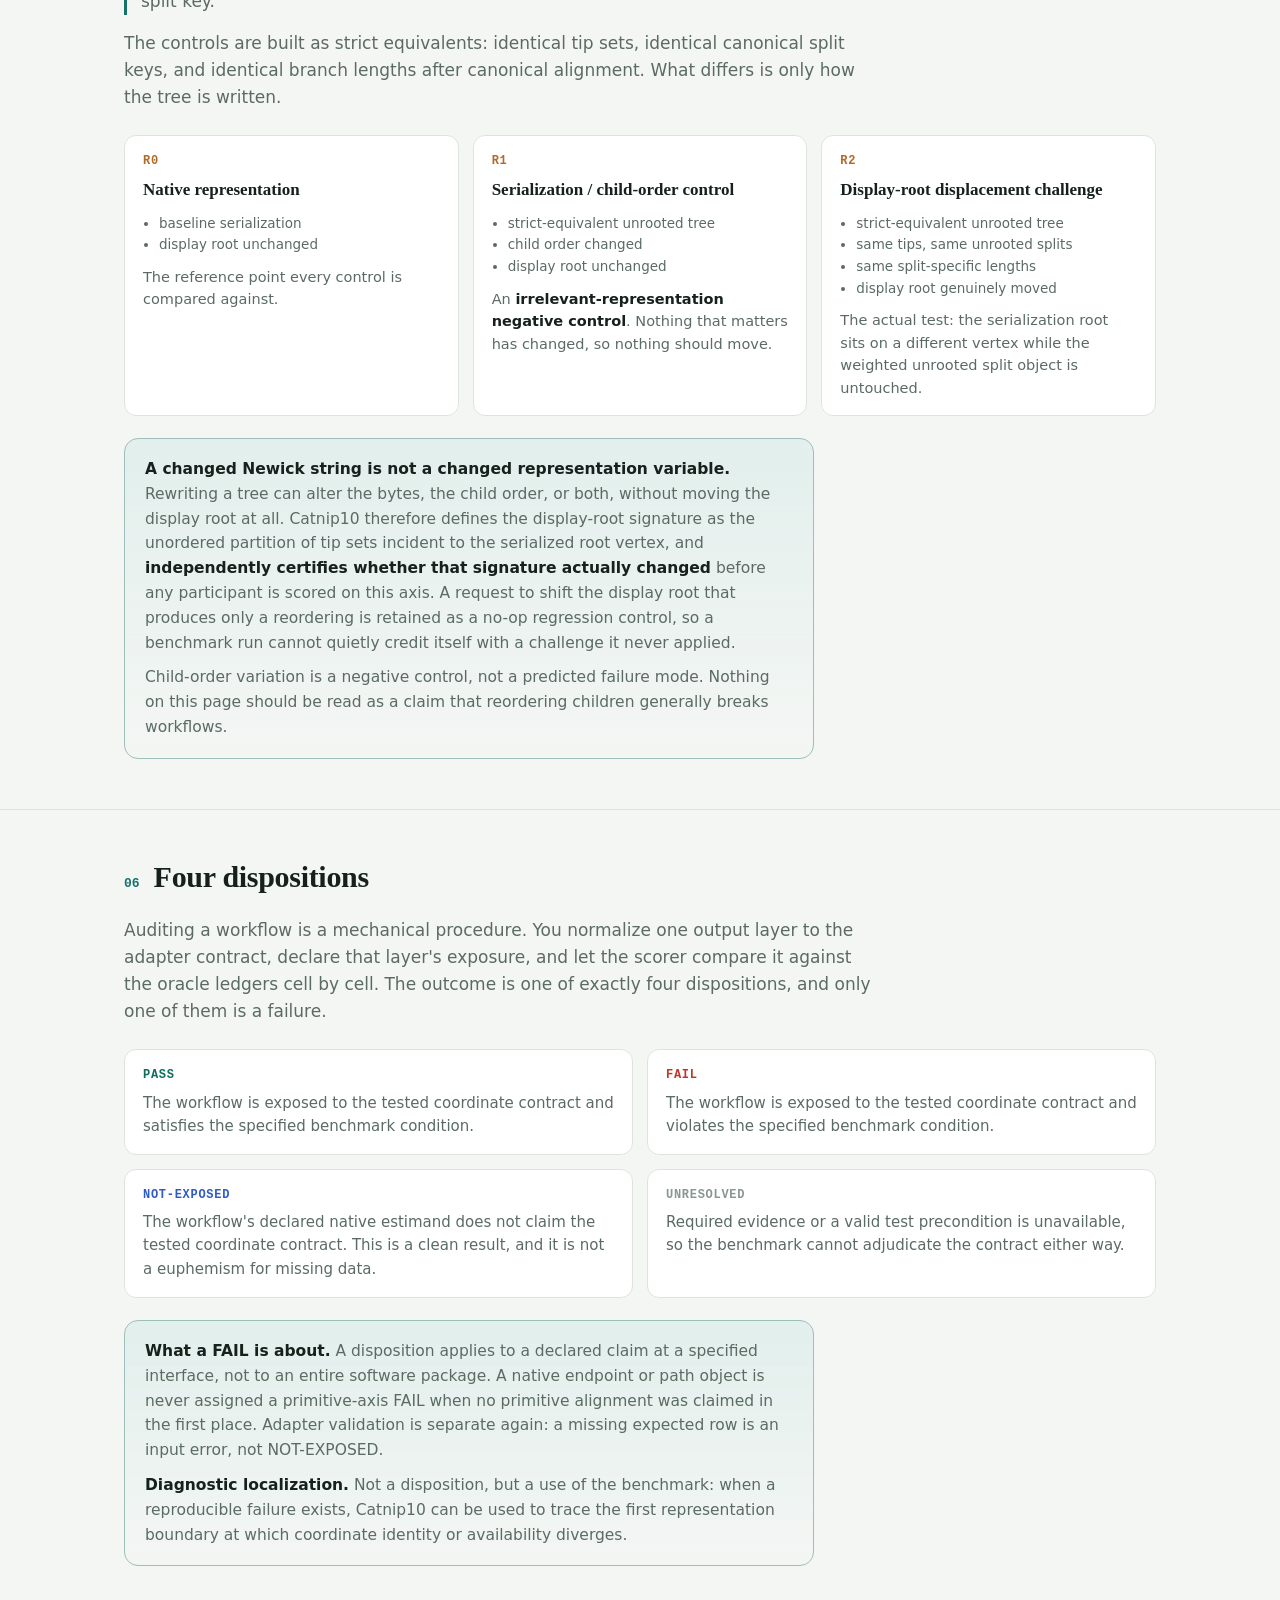
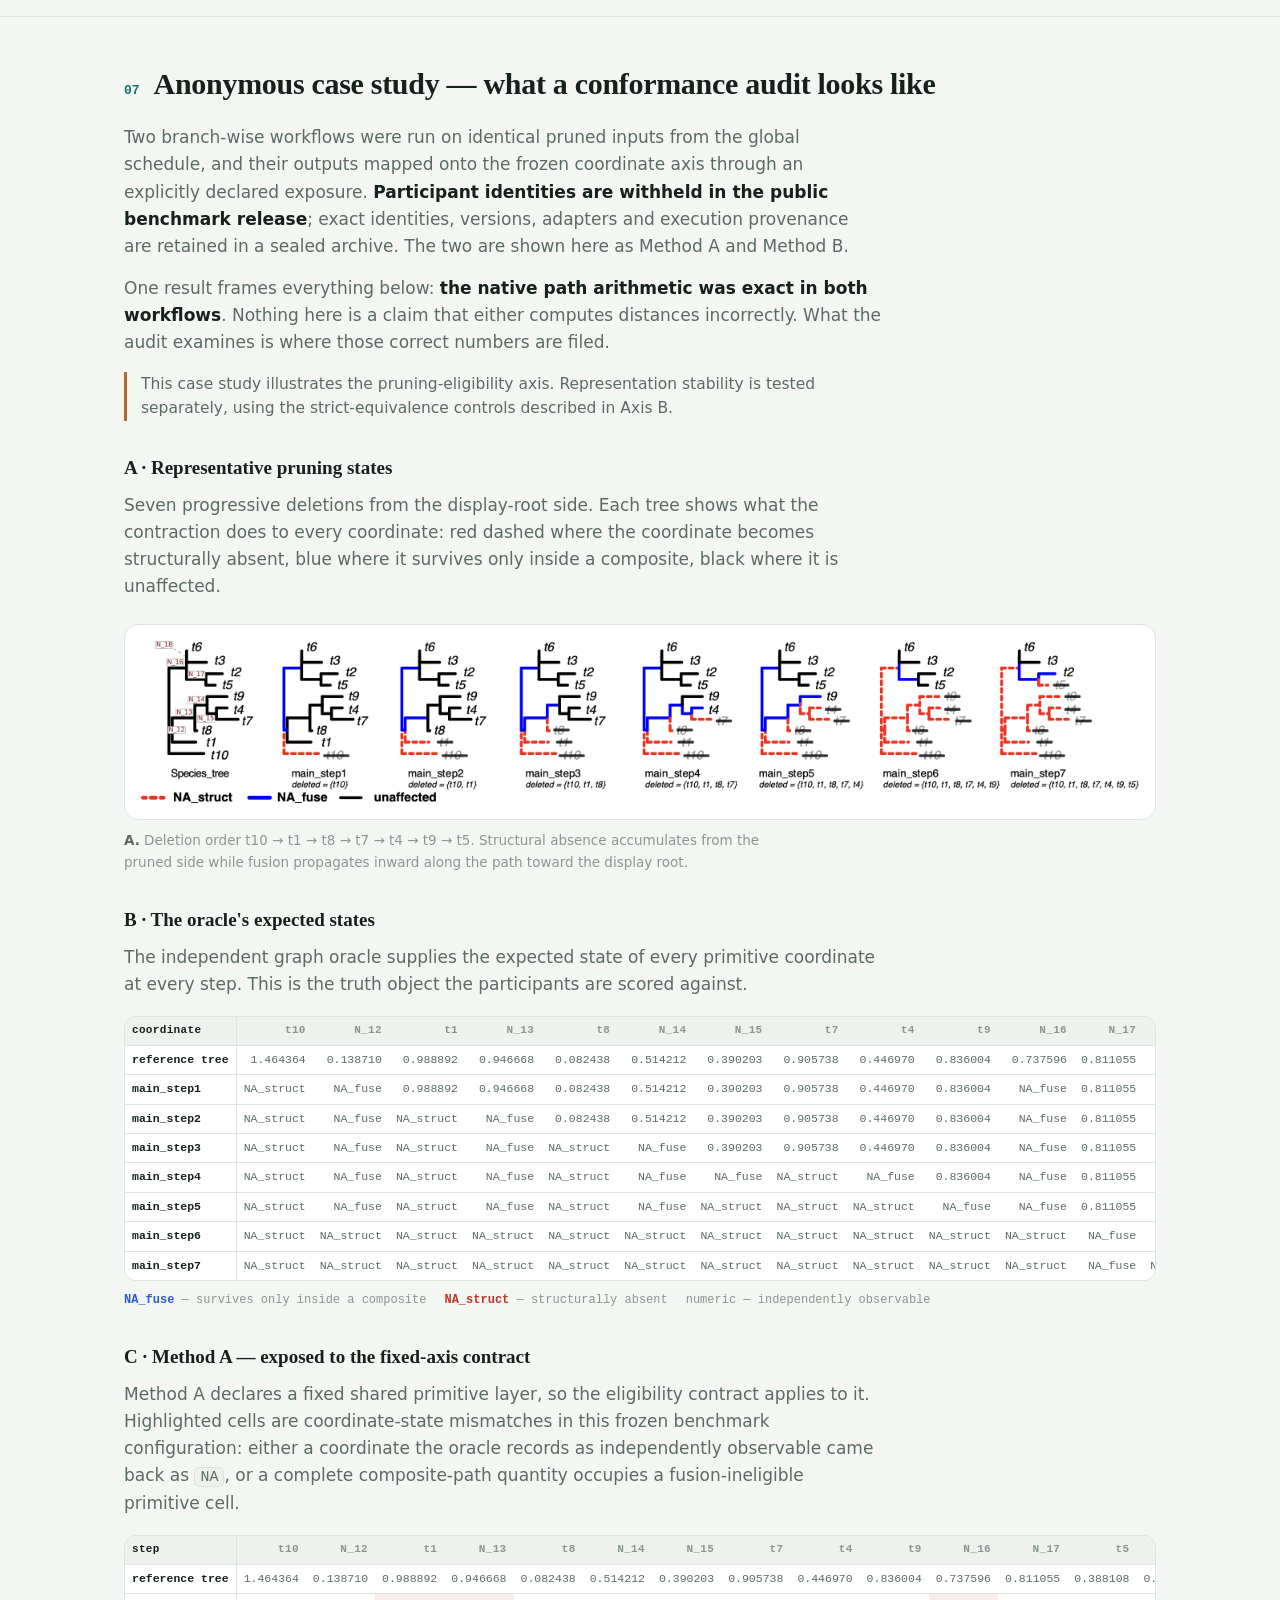
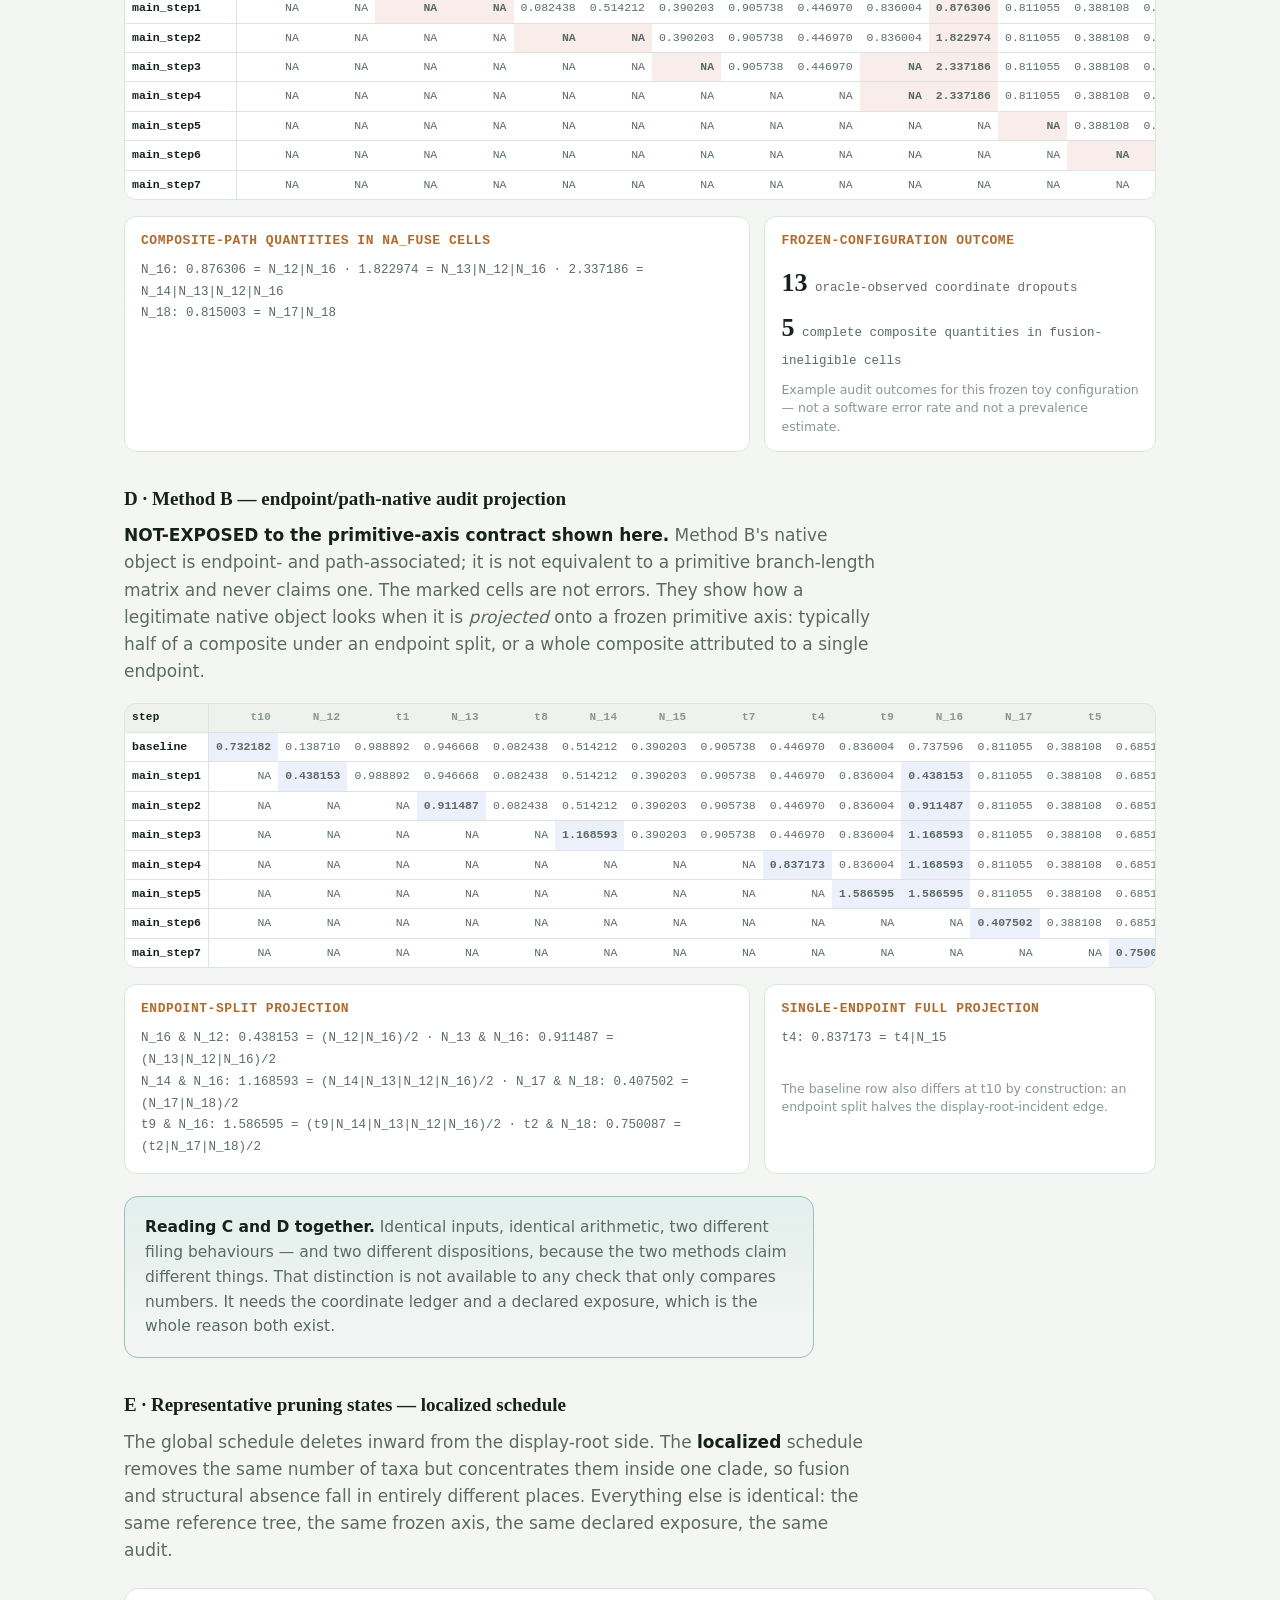
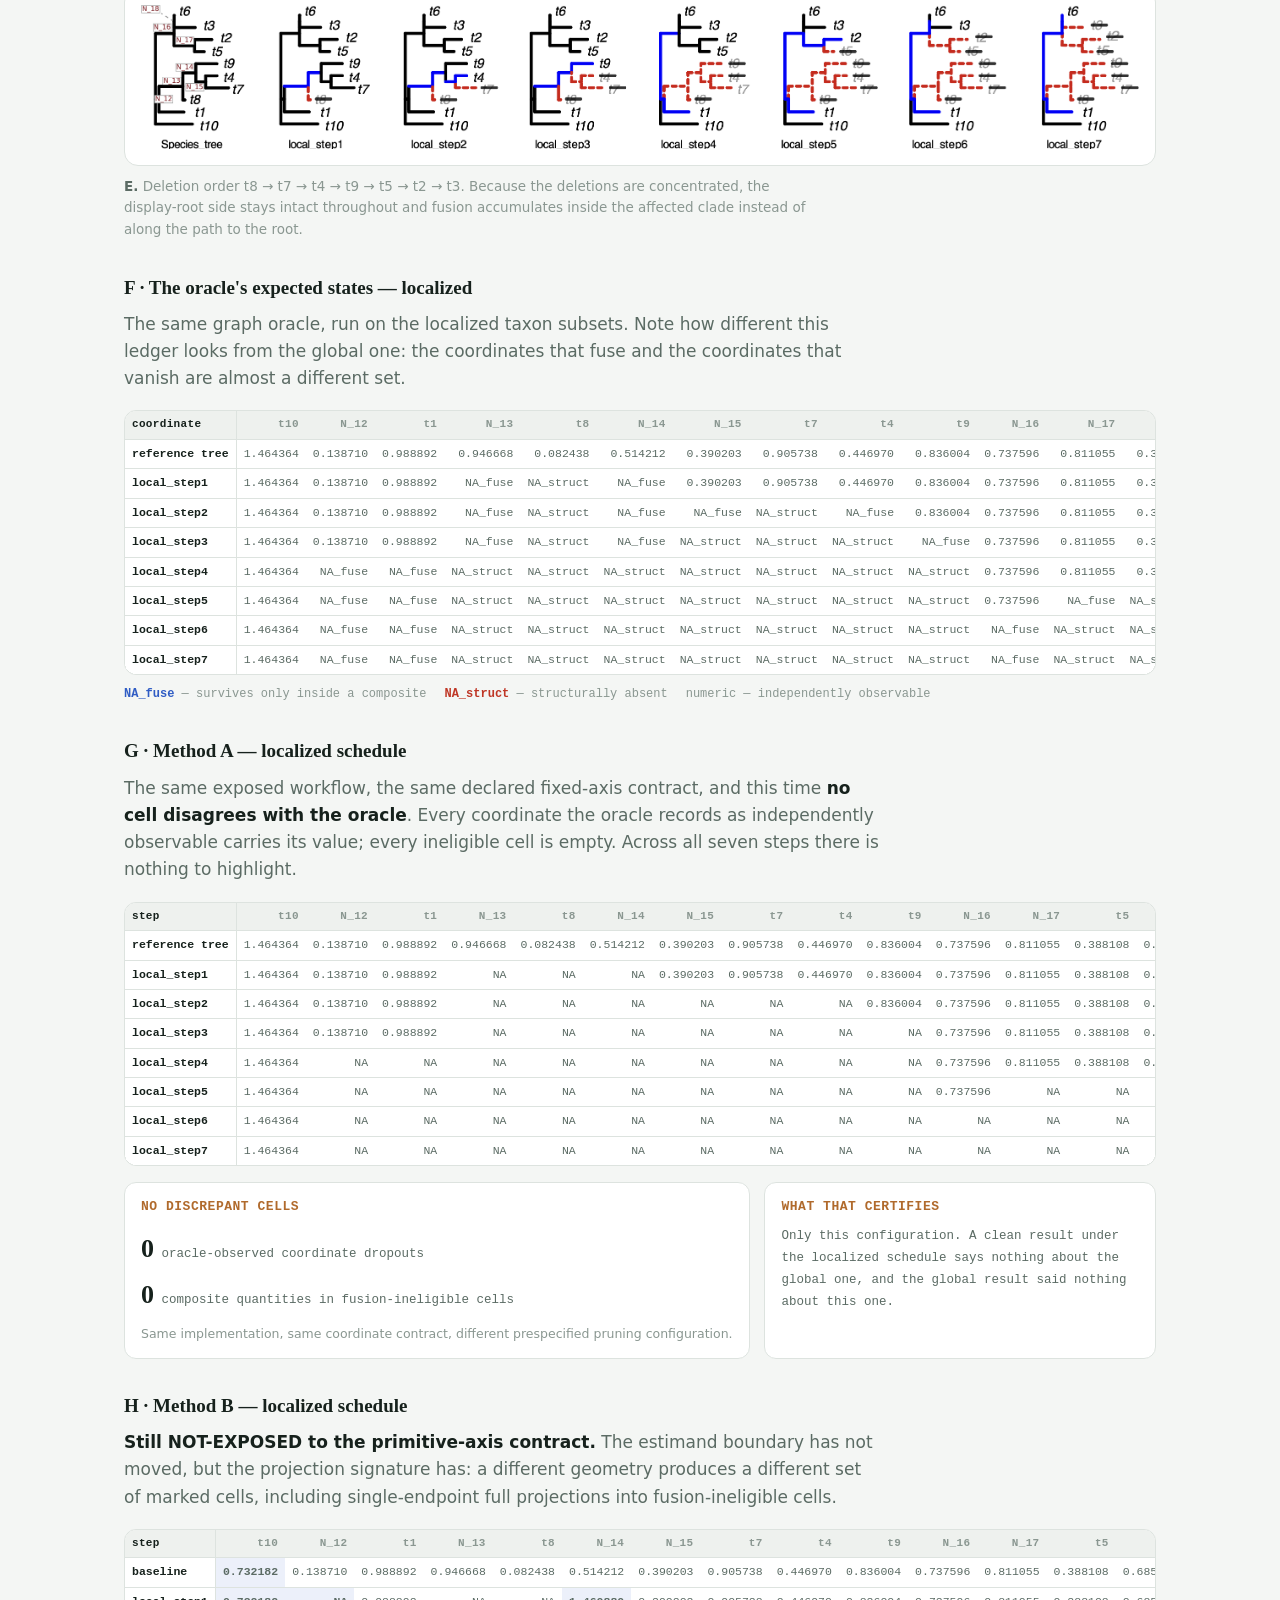
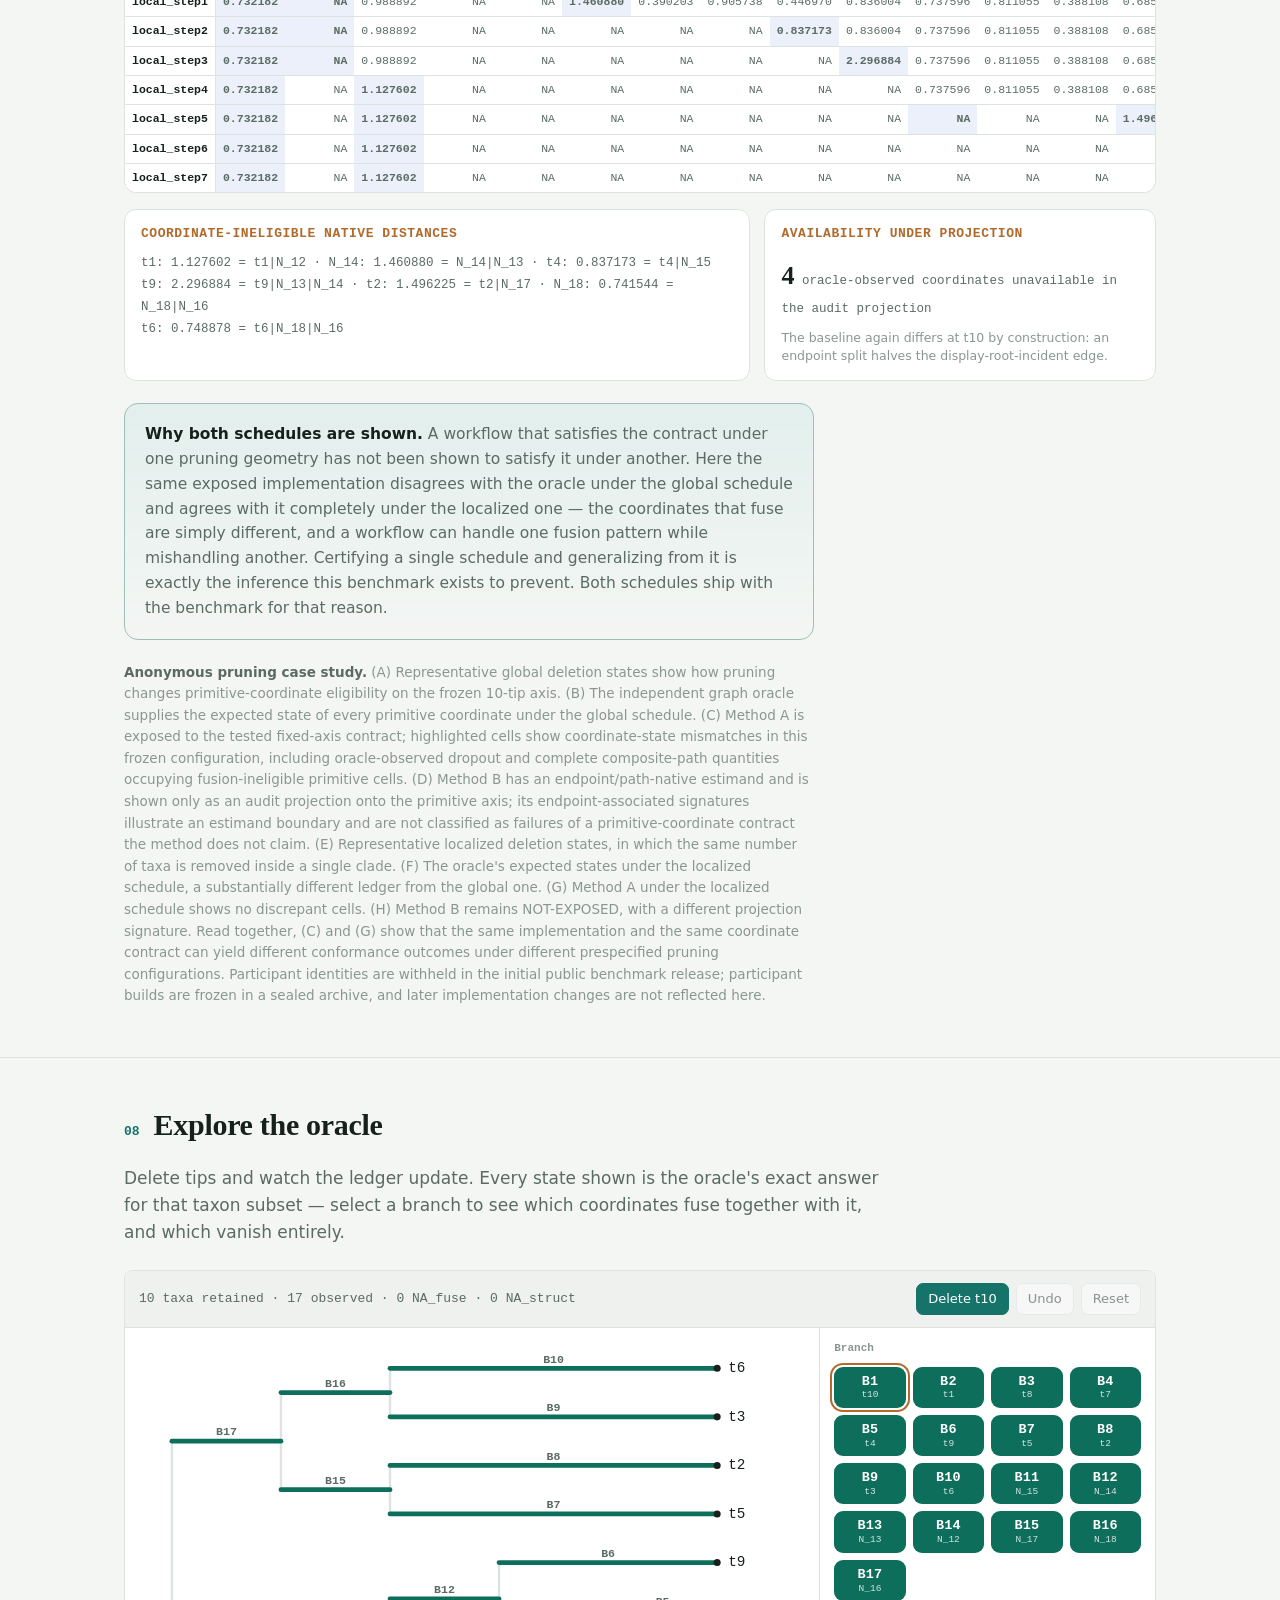
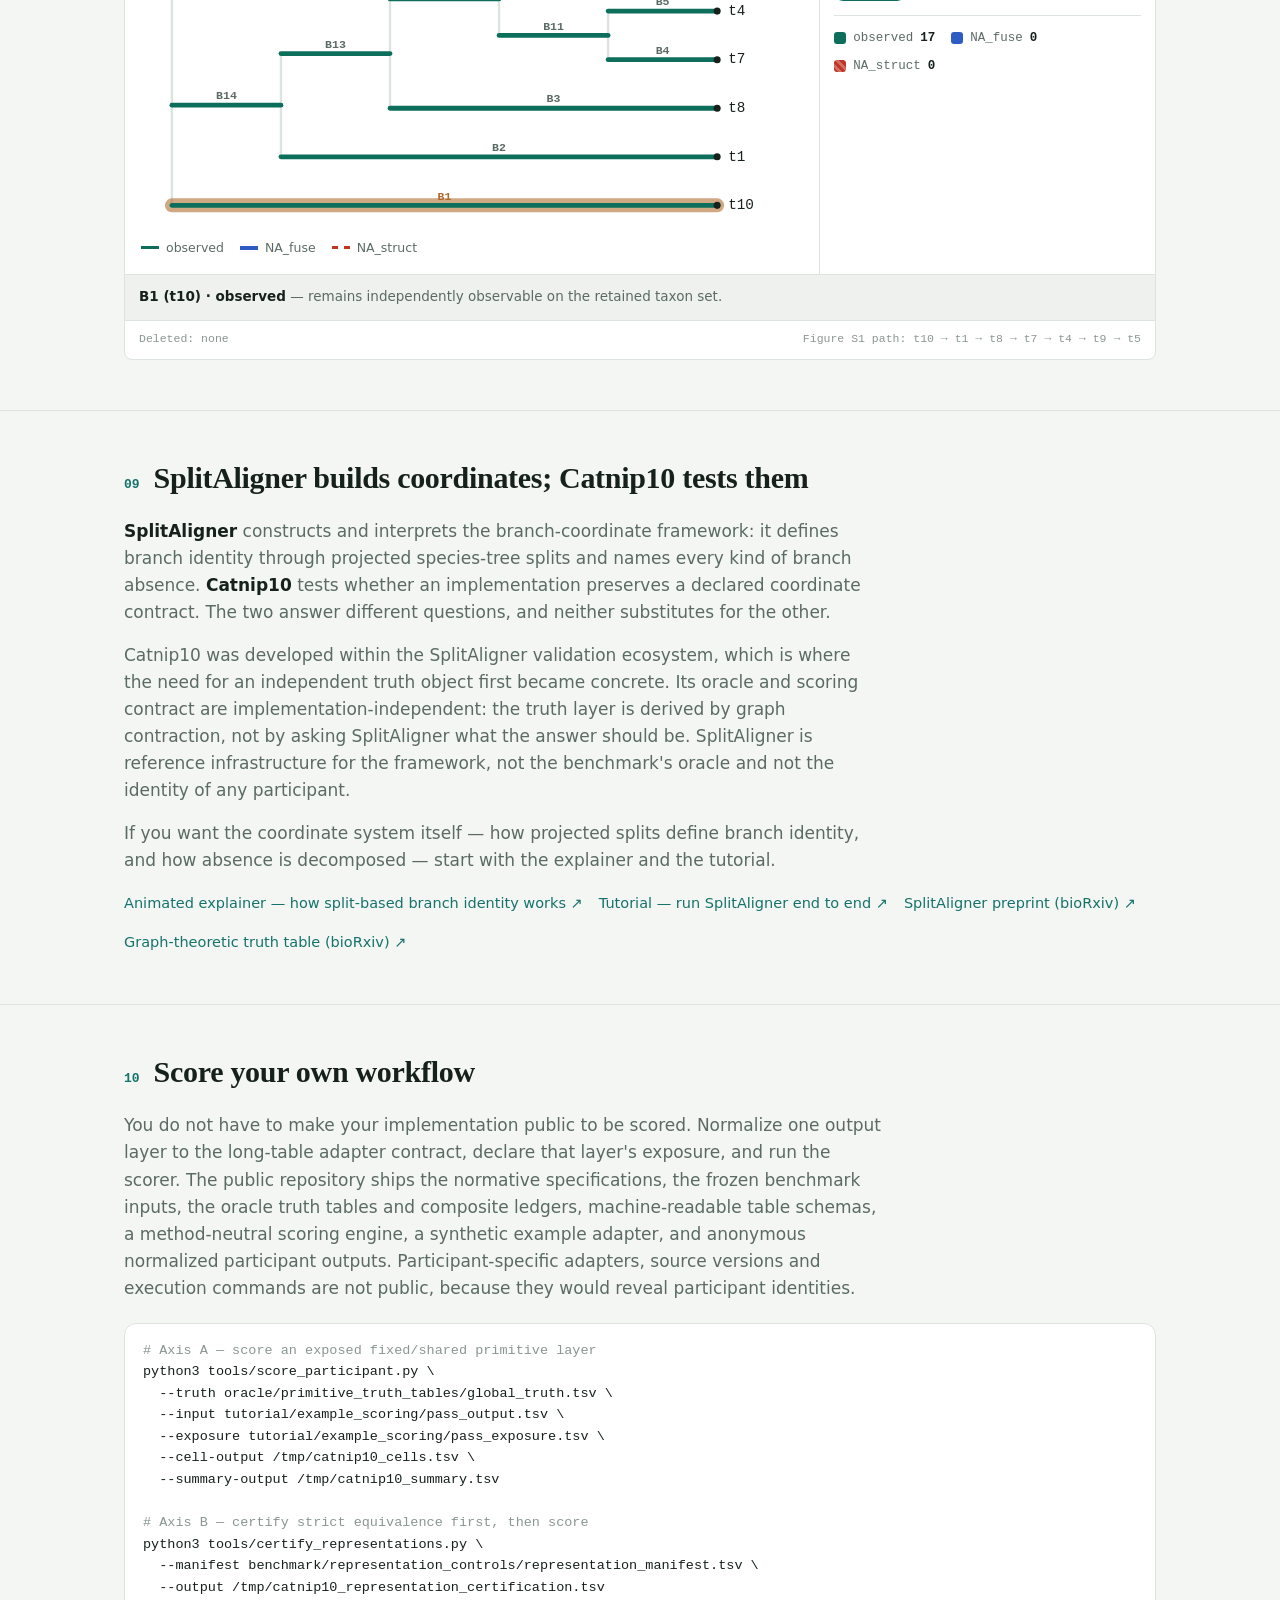
==== commit ebbe5c10: "Revert "Catnip10: dark code boxes matching the SplitAligner tutorial (EN/ZH/JA)" This reverts commit" ====
--- a/catnip10/index.html
+++ b/catnip10/index.html
@@ -168,13 +168,10 @@
   .vd p{margin:0; color:var(--muted); font-size:15px; line-height:1.55}
 
   /* Code block */
-  :root{--code-bg:#12201c; --code-ink:#e8f0ec; --code-faint:#8fb0a6}
-  @media (prefers-color-scheme:dark){ :root:not([data-theme="light"]){--code-bg:#0b1512; --code-ink:#dce7e2; --code-faint:#6f8f86} }
-  :root[data-theme="dark"]{--code-bg:#0b1512; --code-ink:#dce7e2; --code-faint:#6f8f86}
-  pre{background:var(--code-bg); border:1px solid color-mix(in srgb,#000 12%, var(--code-bg)); border-radius:12px; padding:16px 18px;
-    overflow-x:auto; font-family:var(--mono); font-size:13.5px; line-height:1.6; color:var(--code-ink); margin:20px 0 0}
-  pre code{background:none; border:none; padding:0; font-size:inherit; color:inherit}
-  .cm{color:var(--code-faint)}
+  pre{background:var(--surface); border:1px solid var(--line); border-radius:12px; padding:16px 18px;
+    overflow-x:auto; font-family:var(--mono); font-size:13.5px; line-height:1.6; color:var(--ink); margin:20px 0 0}
+  pre code{background:none; border:none; padding:0; font-size:inherit}
+  .cm{color:var(--faint)}
 
   /* Link rows */
   .linkrow{display:flex; gap:16px; flex-wrap:wrap; font-size:14.5px; margin-top:18px}
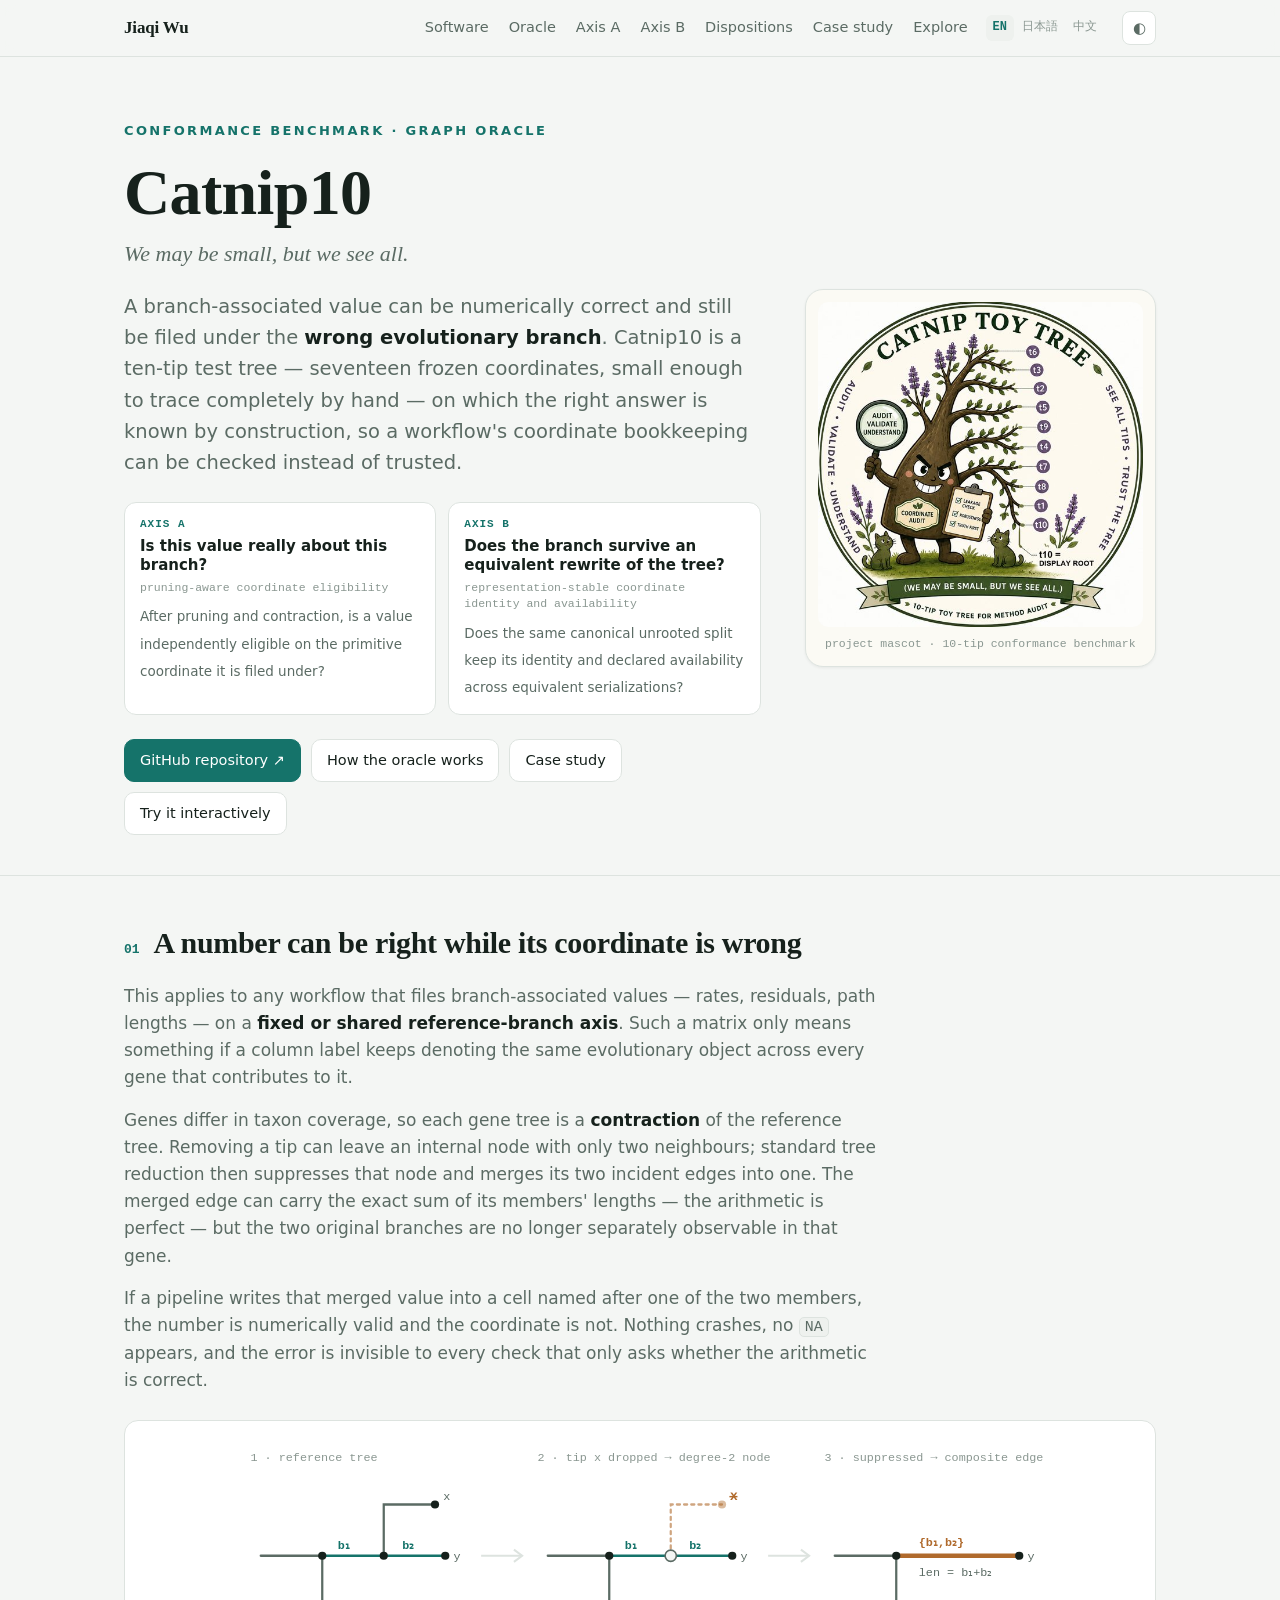
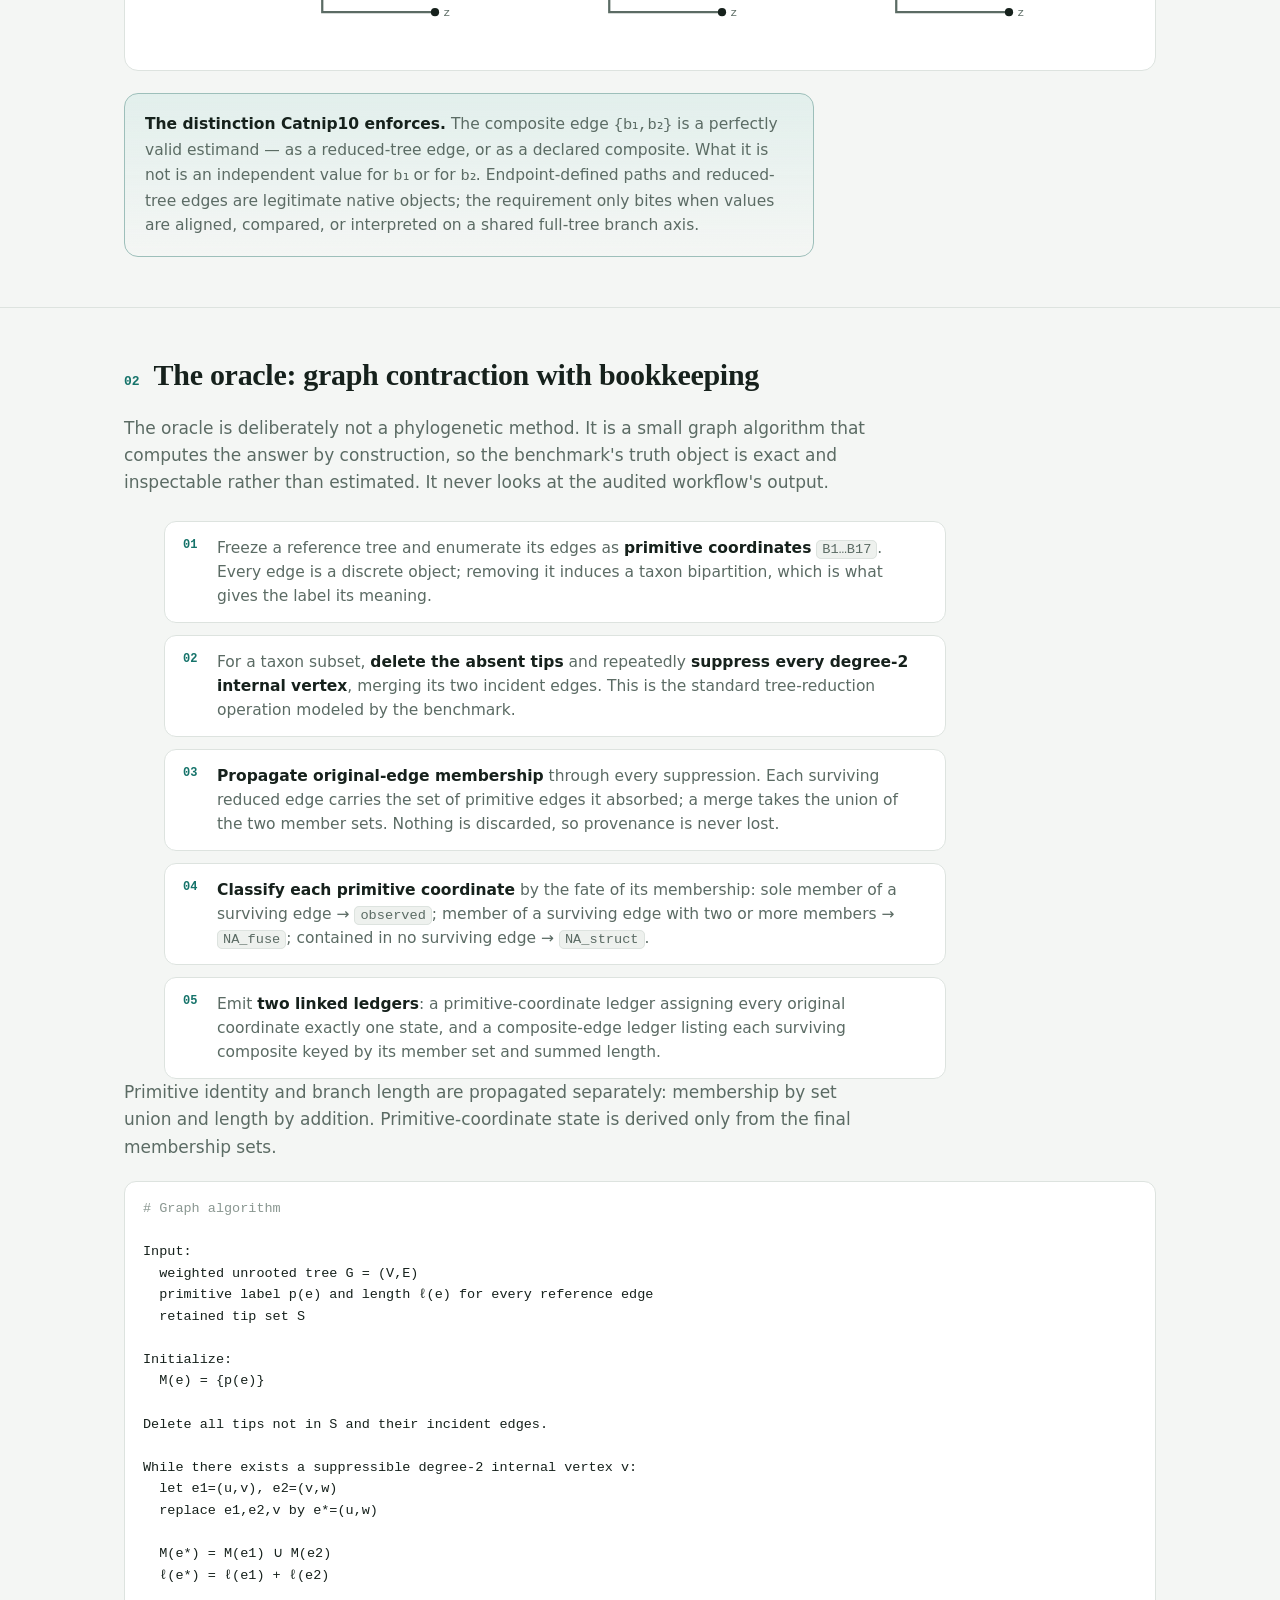
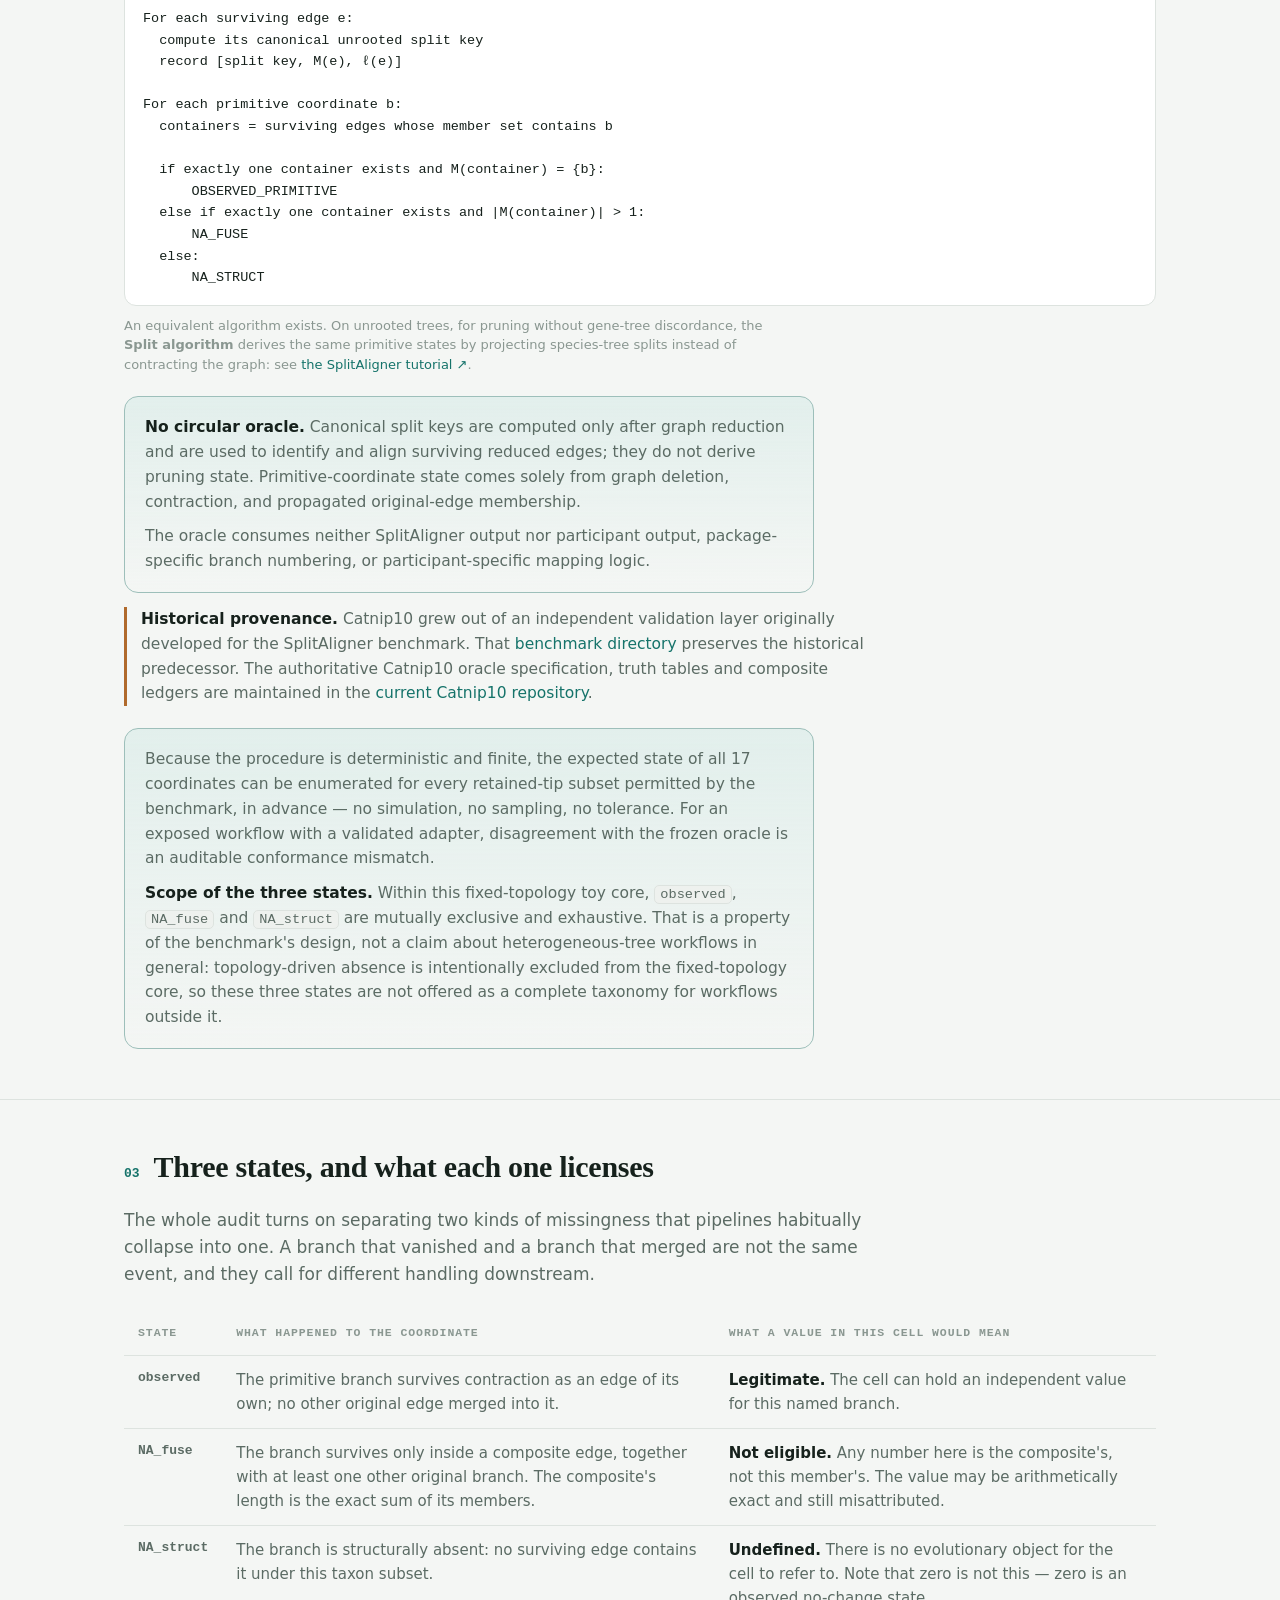
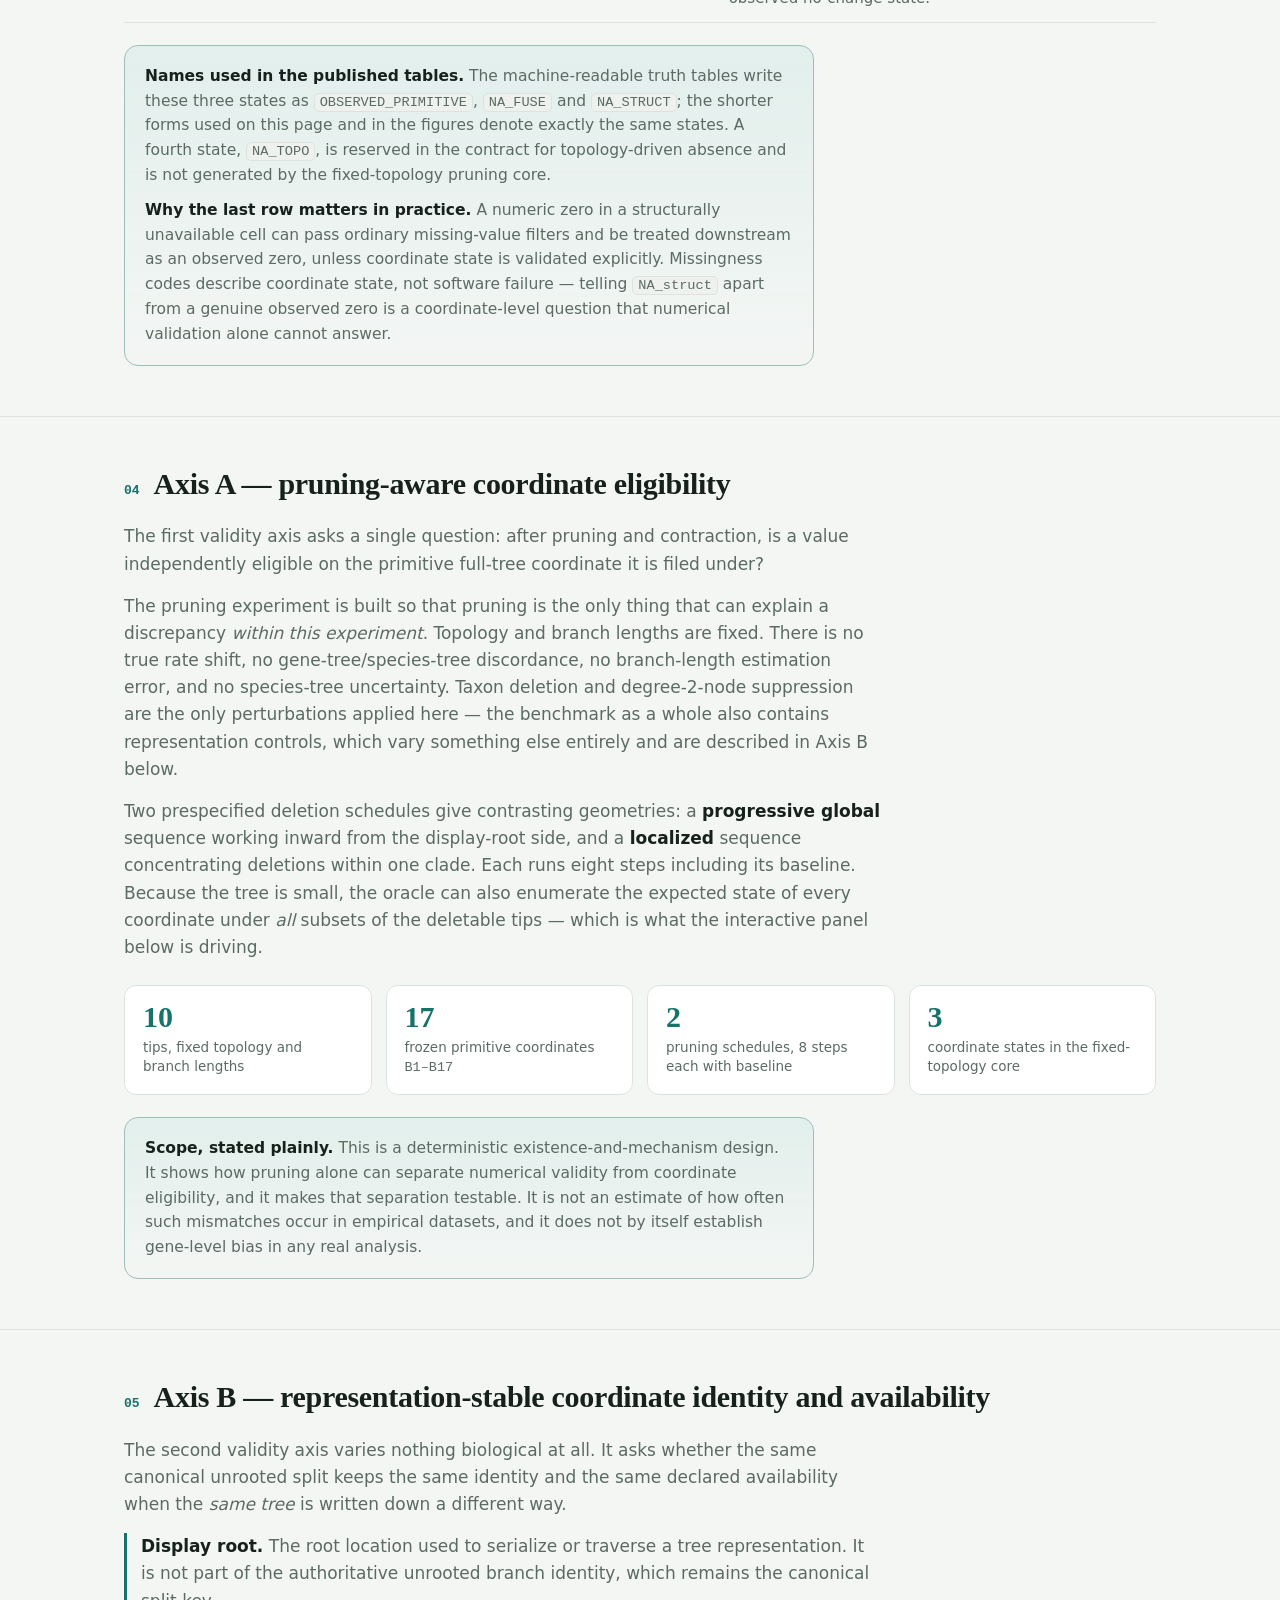
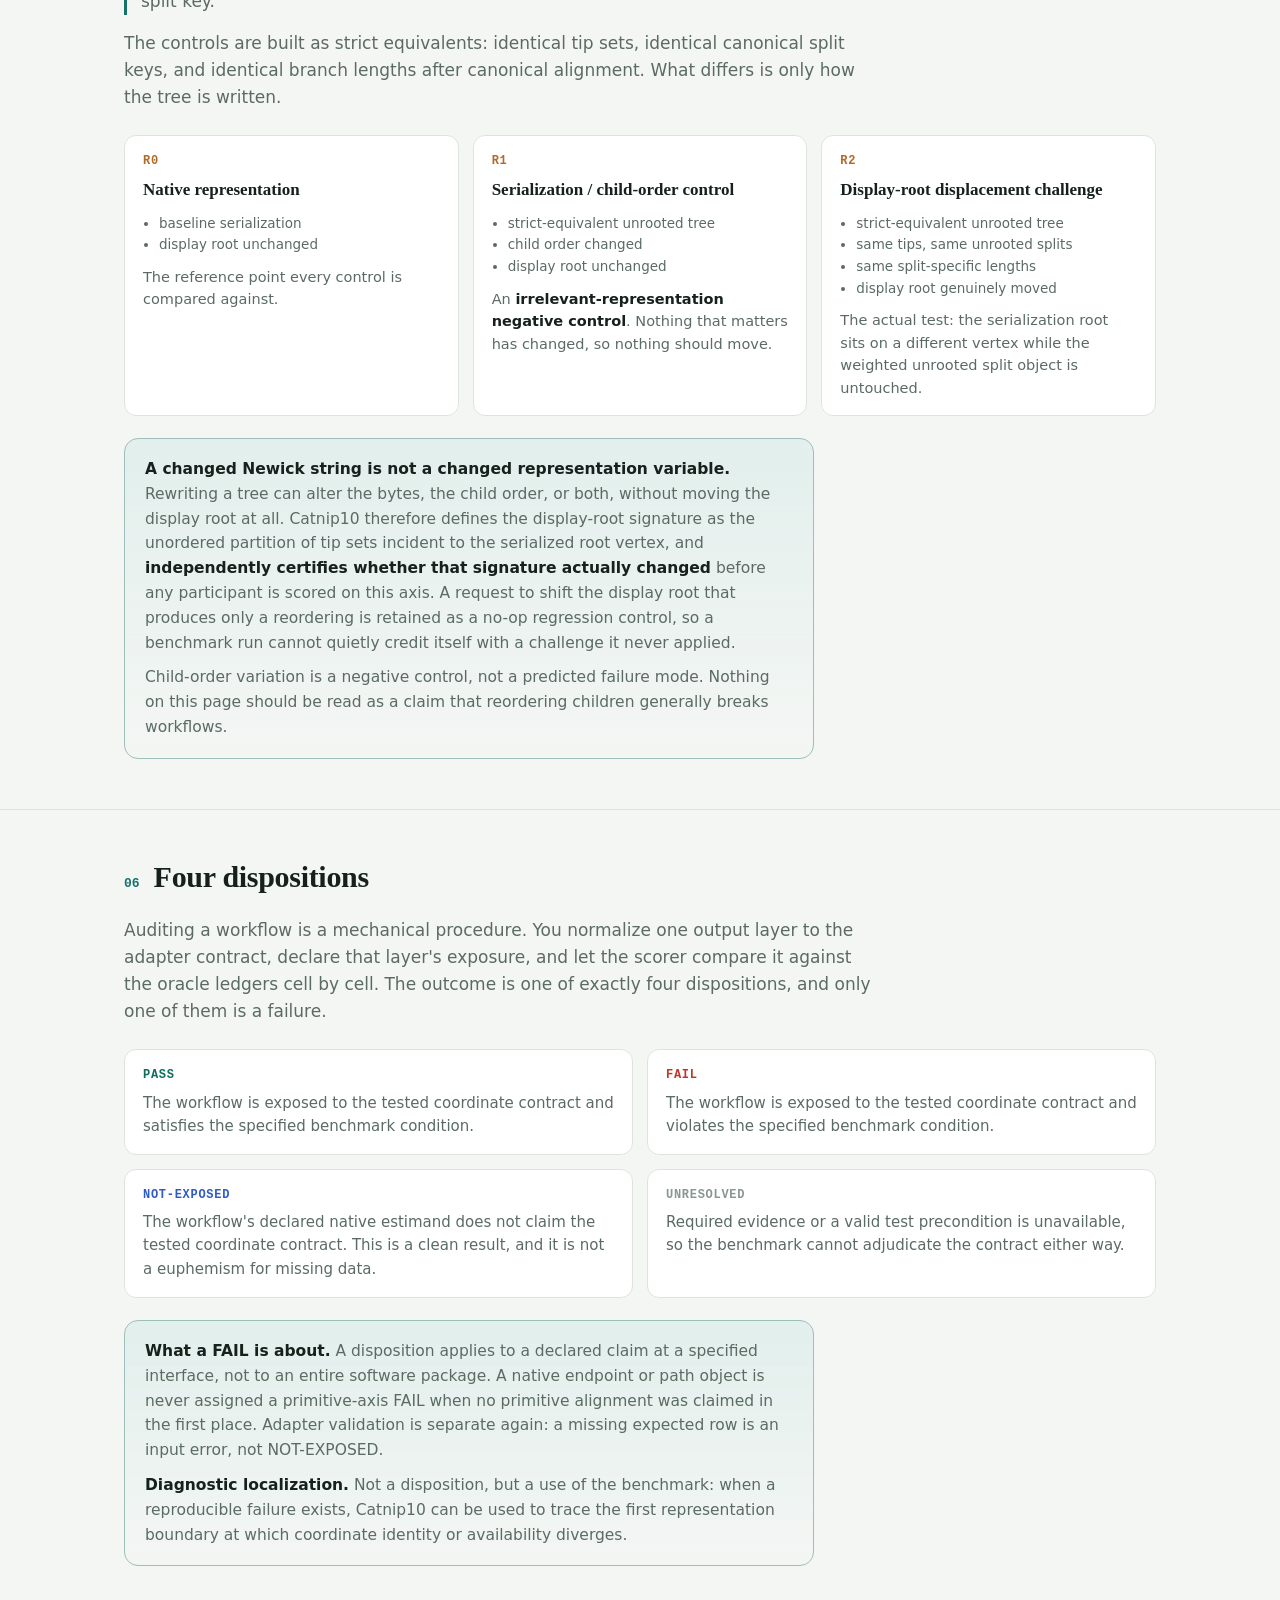
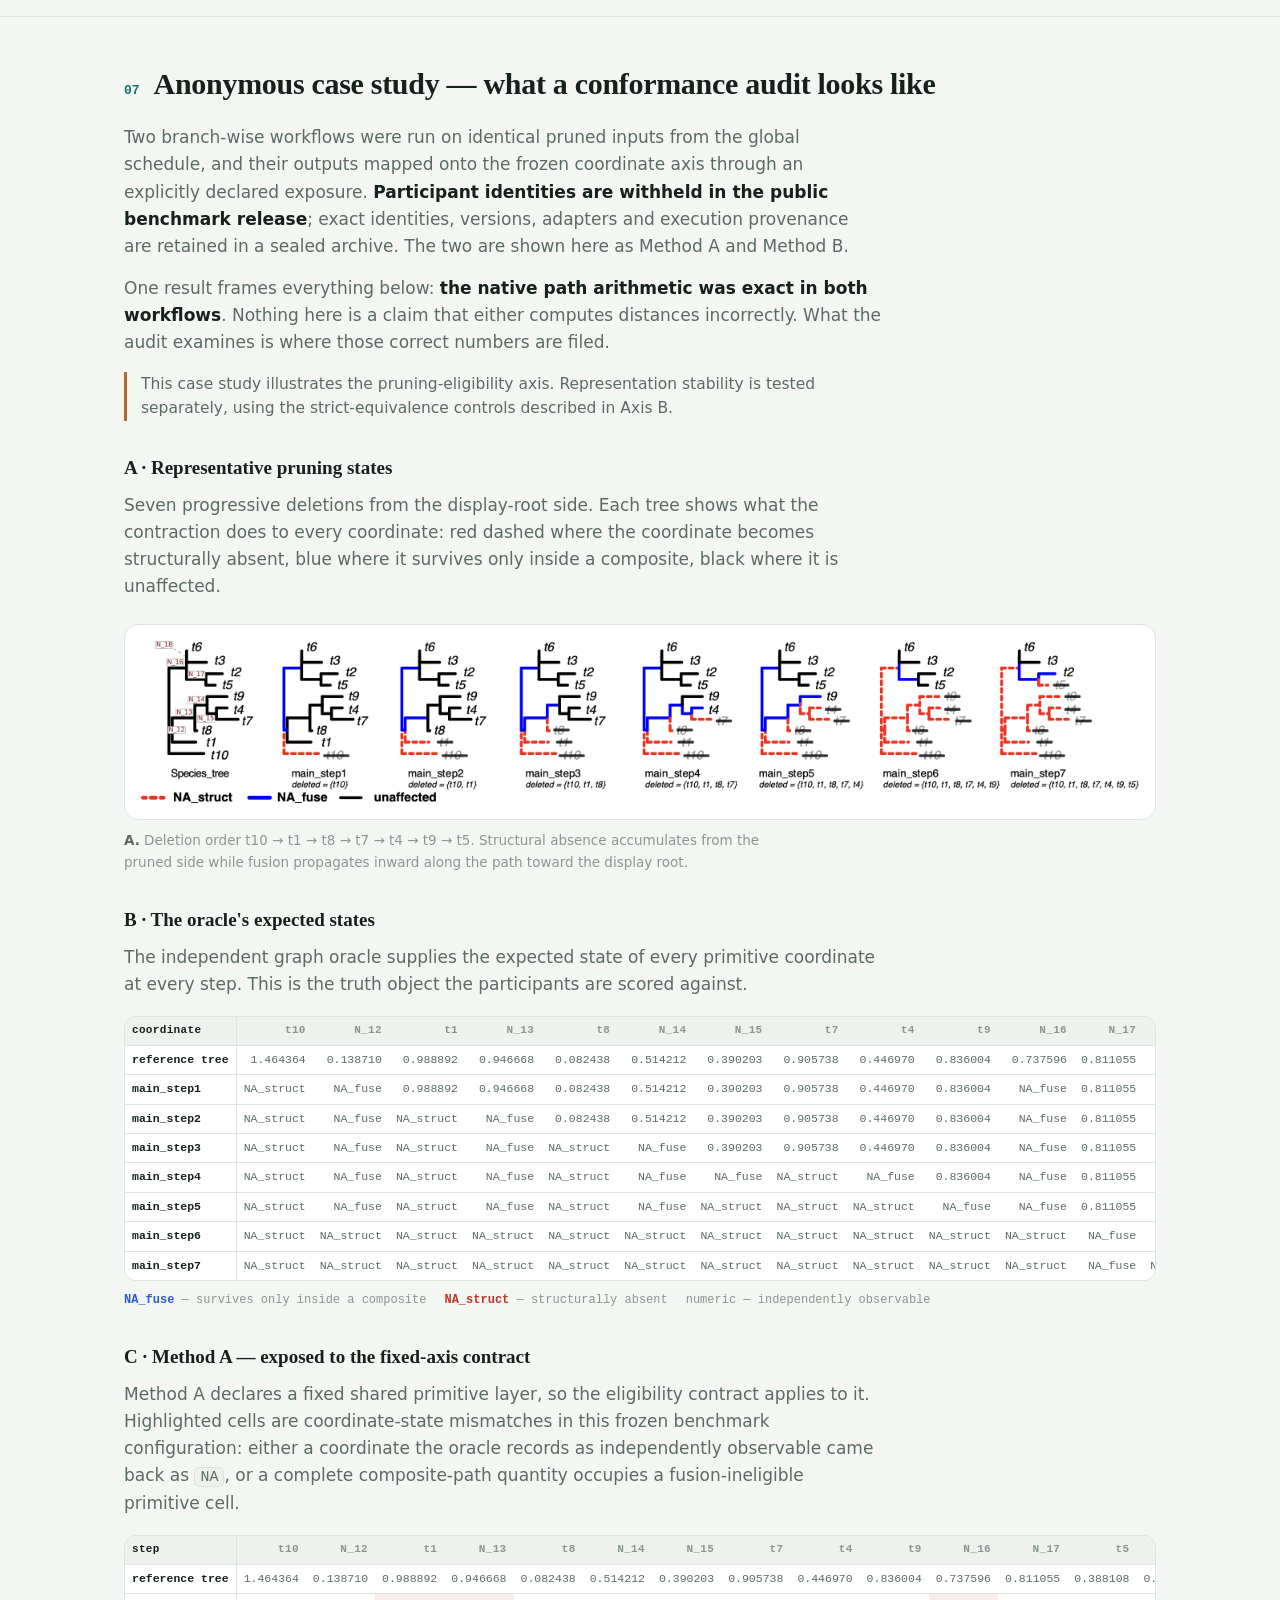
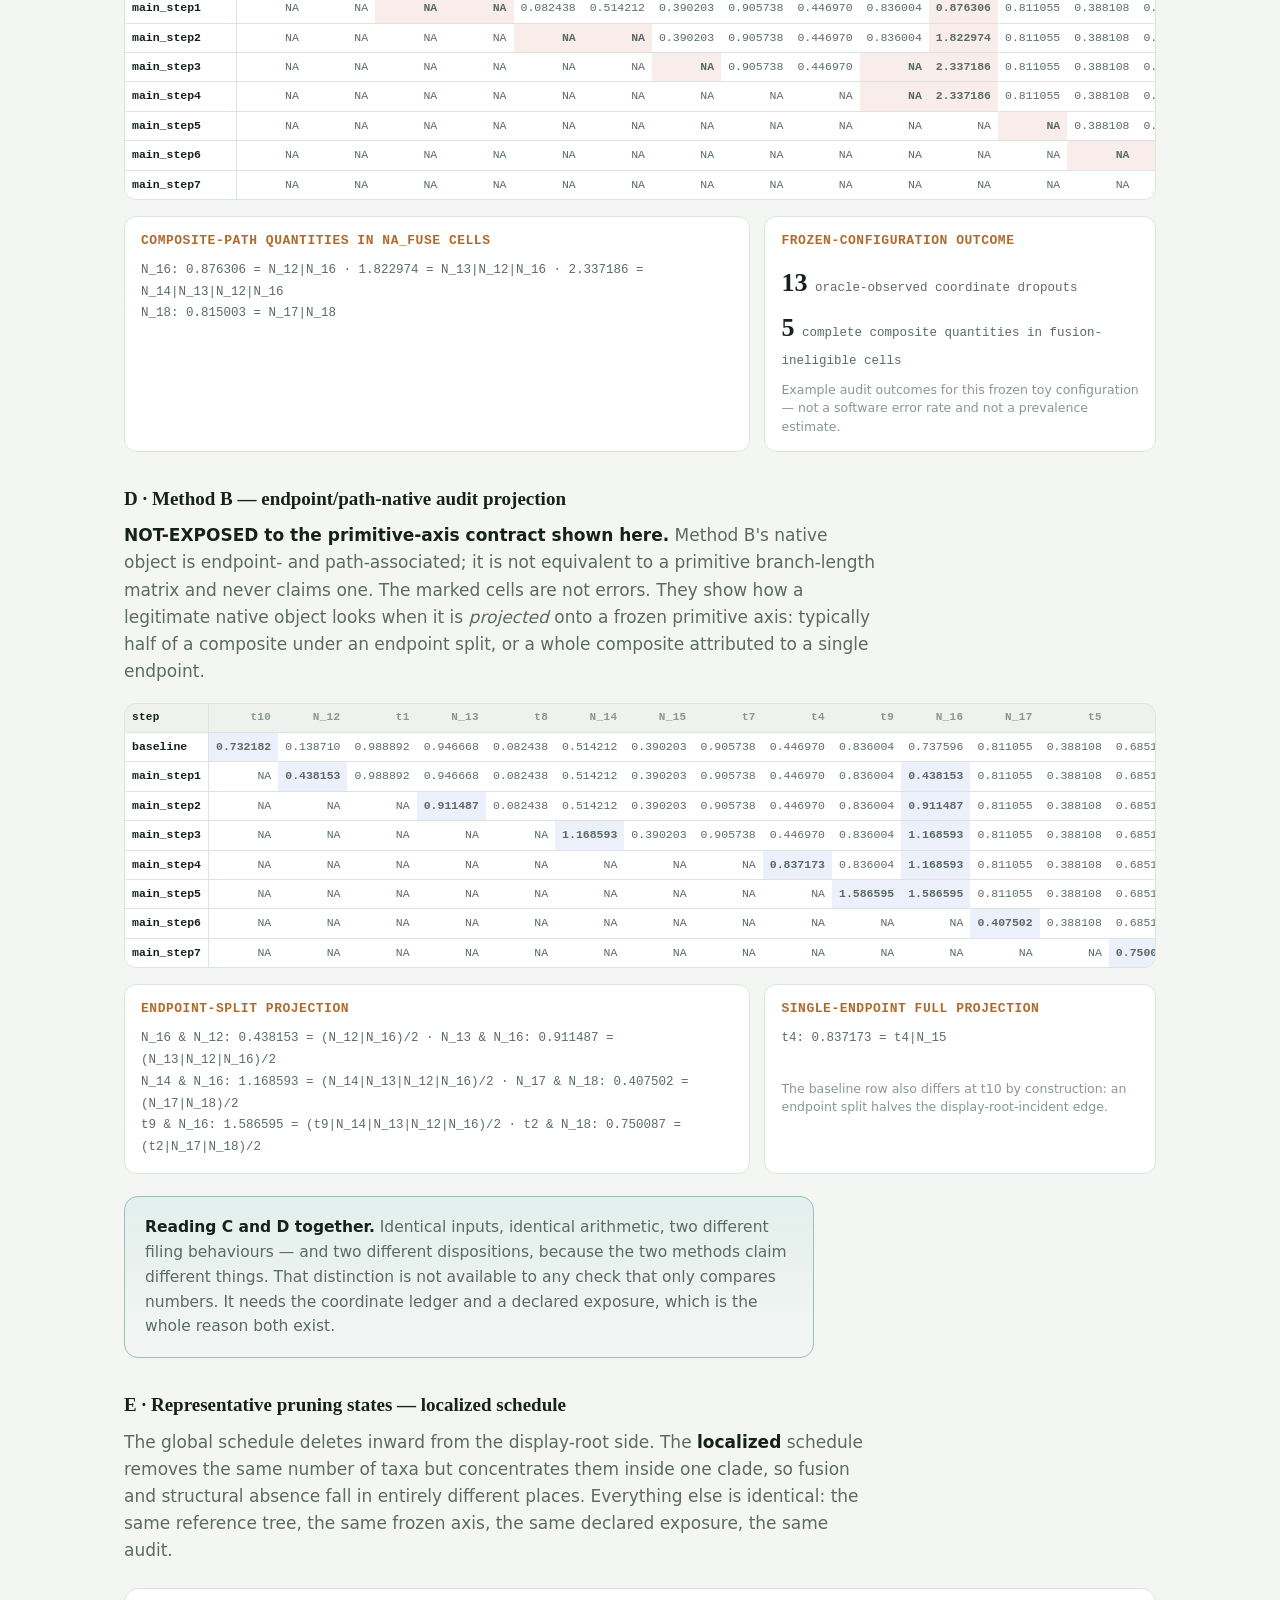
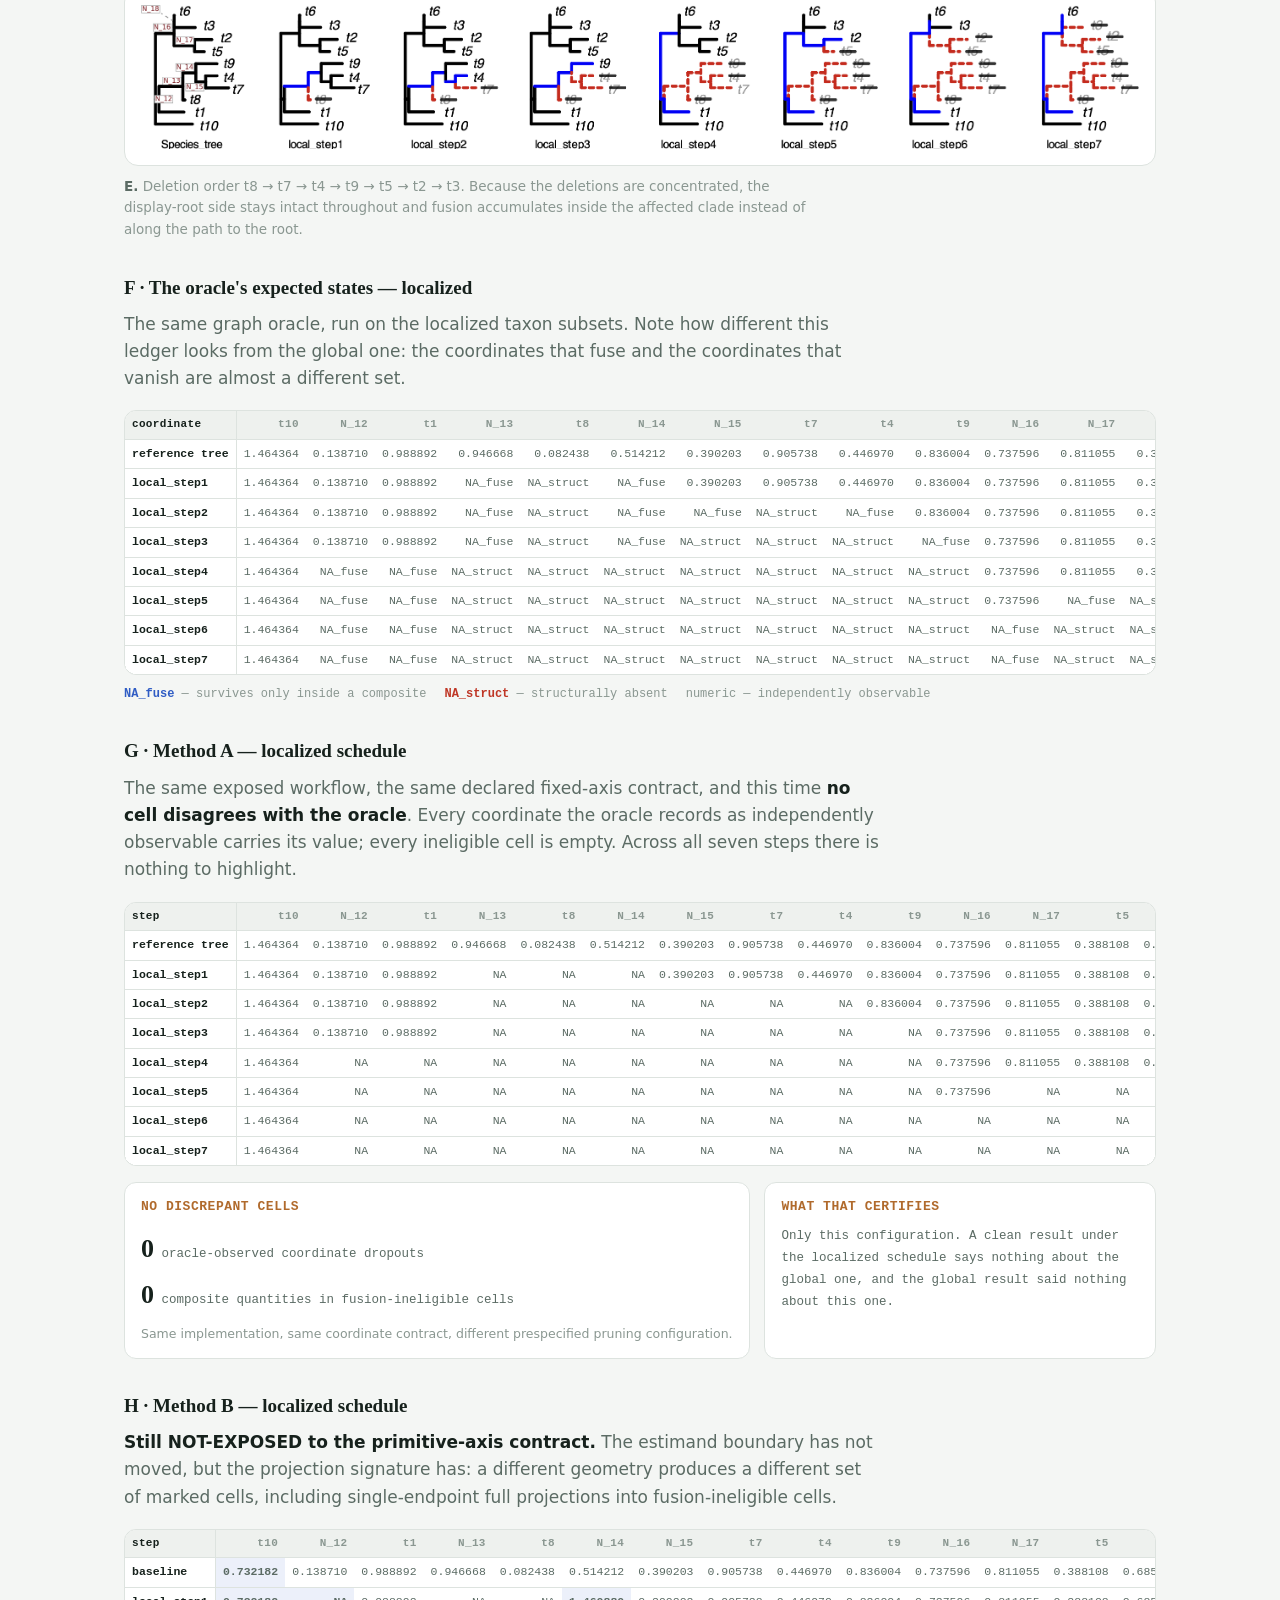
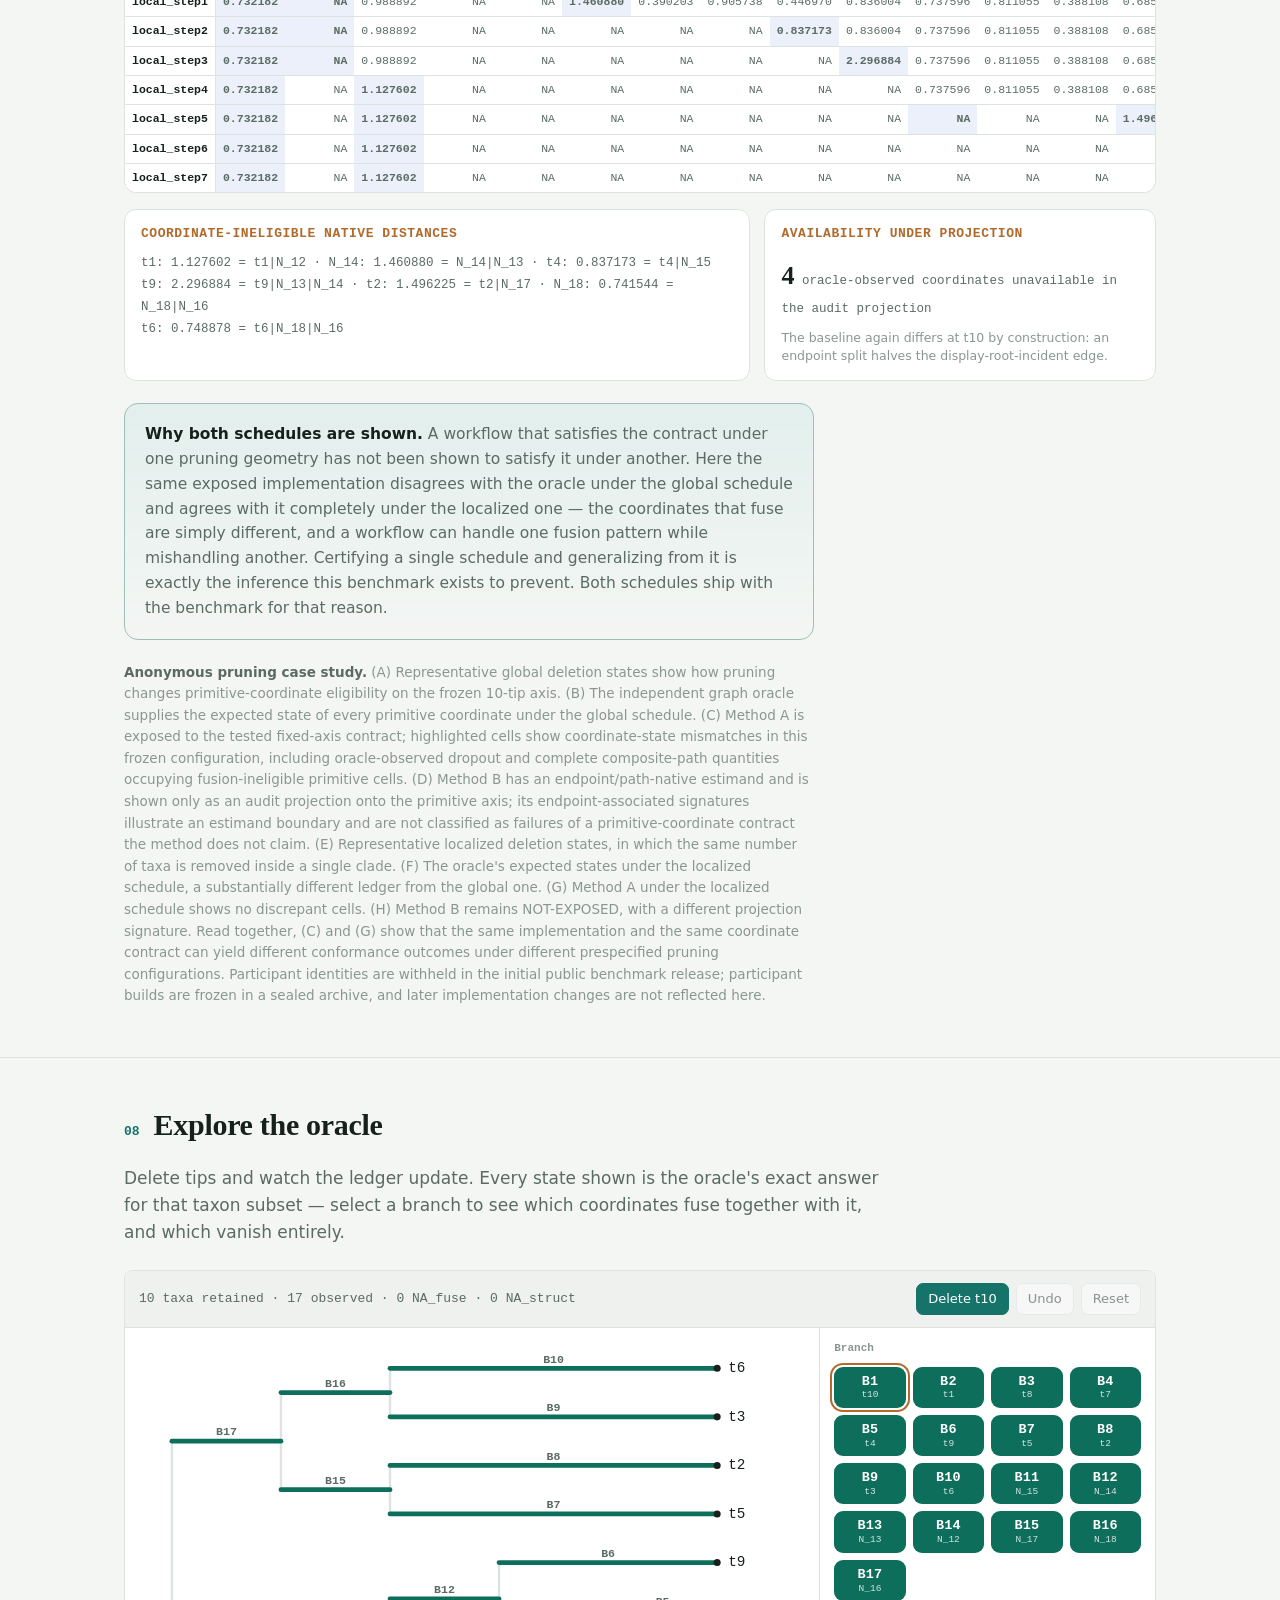
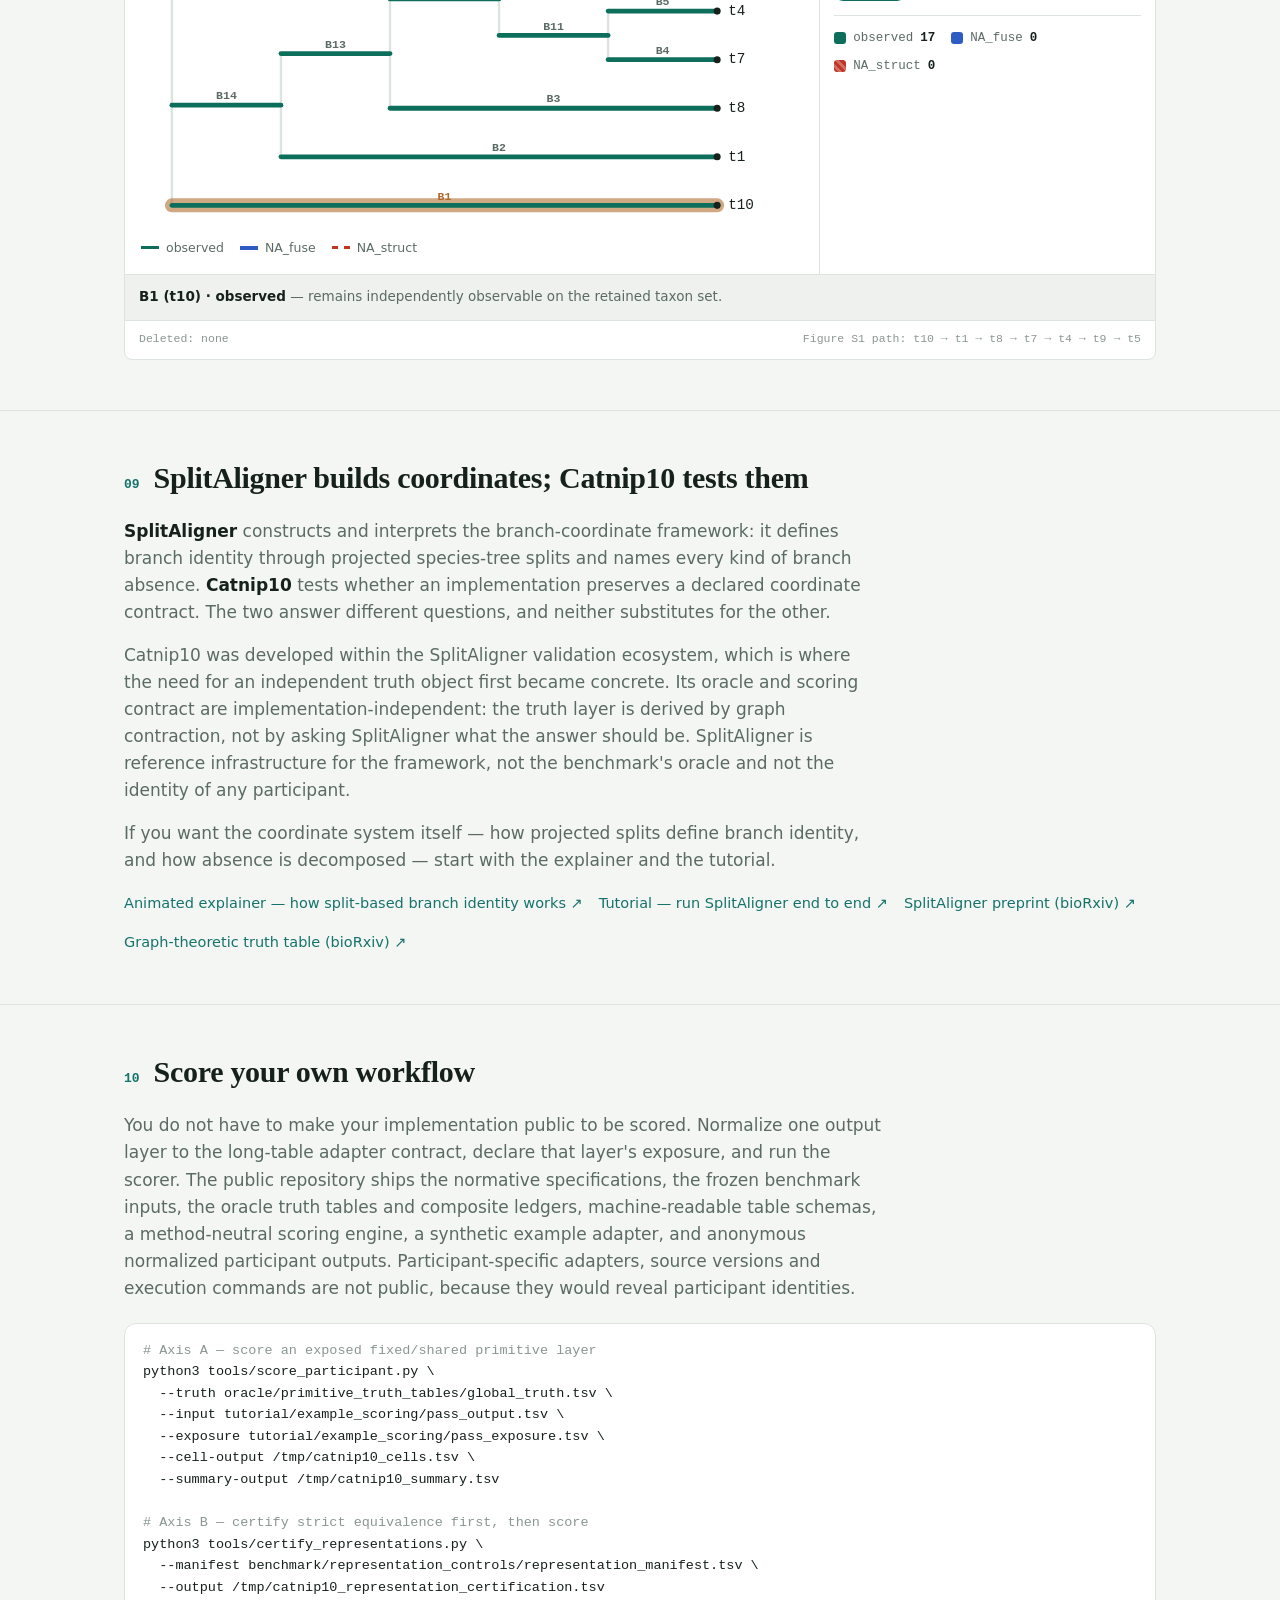
==== commit 8fceb444: "Rename algorithms to the paper's names (Split algorithm / Graph algorithm); scope the equivalence no" ====
--- a/catnip10/index.html
+++ b/catnip10/index.html
@@ -409,7 +409,7 @@
 
     <div class="prose"><p>Primitive identity and branch length are propagated separately: membership by set union and length by addition. Primitive-coordinate state is derived only from the final membership sets.</p></div>
 
-<pre><code><span class="cm"># Contraction-based oracle</span>
+<pre><code><span class="cm"># Graph algorithm</span>
 
 Input:
   weighted unrooted tree G = (V,E)
@@ -442,7 +442,7 @@
   else:
       NA_STRUCT
 </code></pre>
-    <p class="fine" style="font-size:13px; margin:10px 0 20px; max-width:80ch">An equivalent algorithm exists. For pruning without gene-tree discordance, the <strong>Split-based branch-mapping algorithm</strong> derives the same primitive states by projecting species-tree splits instead of contracting the graph: see <a href="../splitaligner/SplitAligner_tutorial.html#idea">the SplitAligner tutorial ↗</a>.</p>
+    <p class="fine" style="font-size:13px; margin:10px 0 20px; max-width:80ch">An equivalent algorithm exists. On unrooted trees, for pruning without gene-tree discordance, the <strong>Split algorithm</strong> derives the same primitive states by projecting species-tree splits instead of contracting the graph: see <a href="../splitaligner/SplitAligner_tutorial.html#idea">the SplitAligner tutorial ↗</a>.</p>
 
     <div class="note">
       <p><strong>No circular oracle.</strong> Canonical split keys are computed only after graph reduction and are used to identify and align surviving reduced edges; they do not derive pruning state. Primitive-coordinate state comes solely from graph deletion, contraction, and propagated original-edge membership.</p>
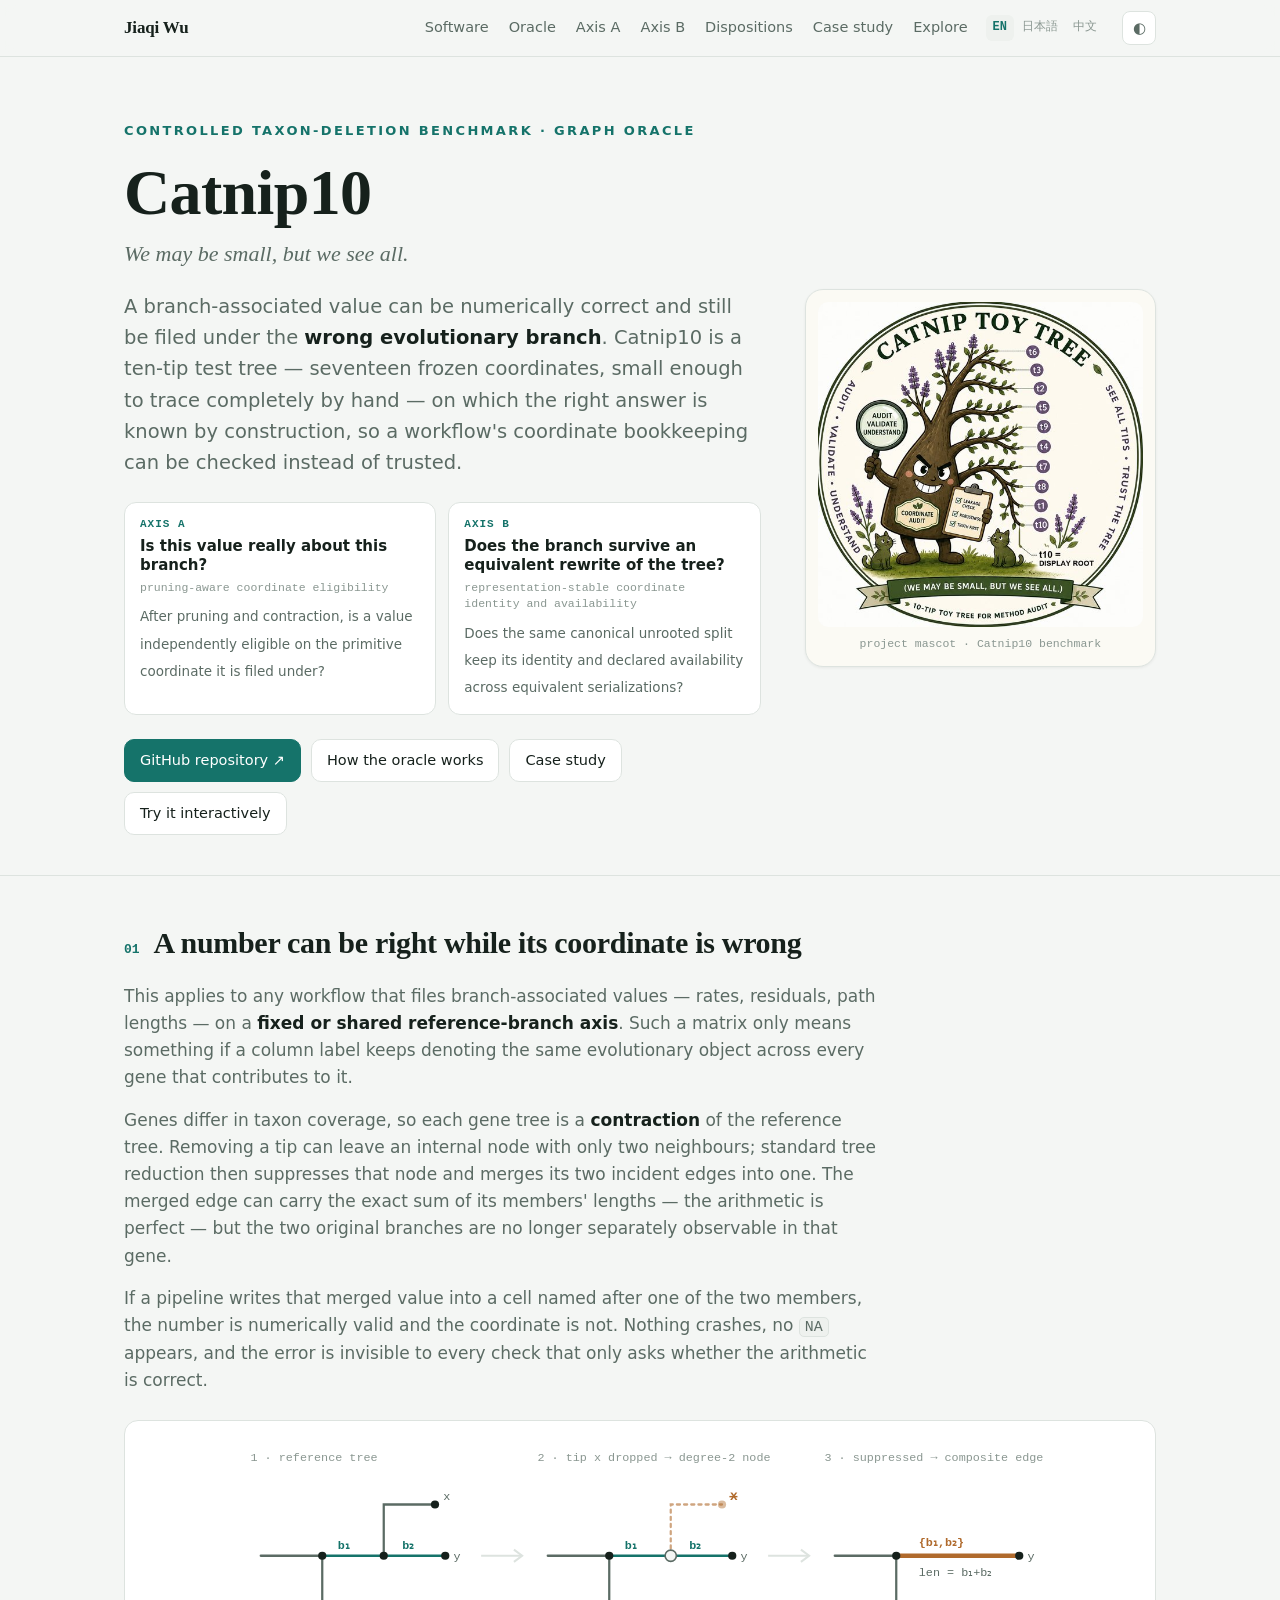
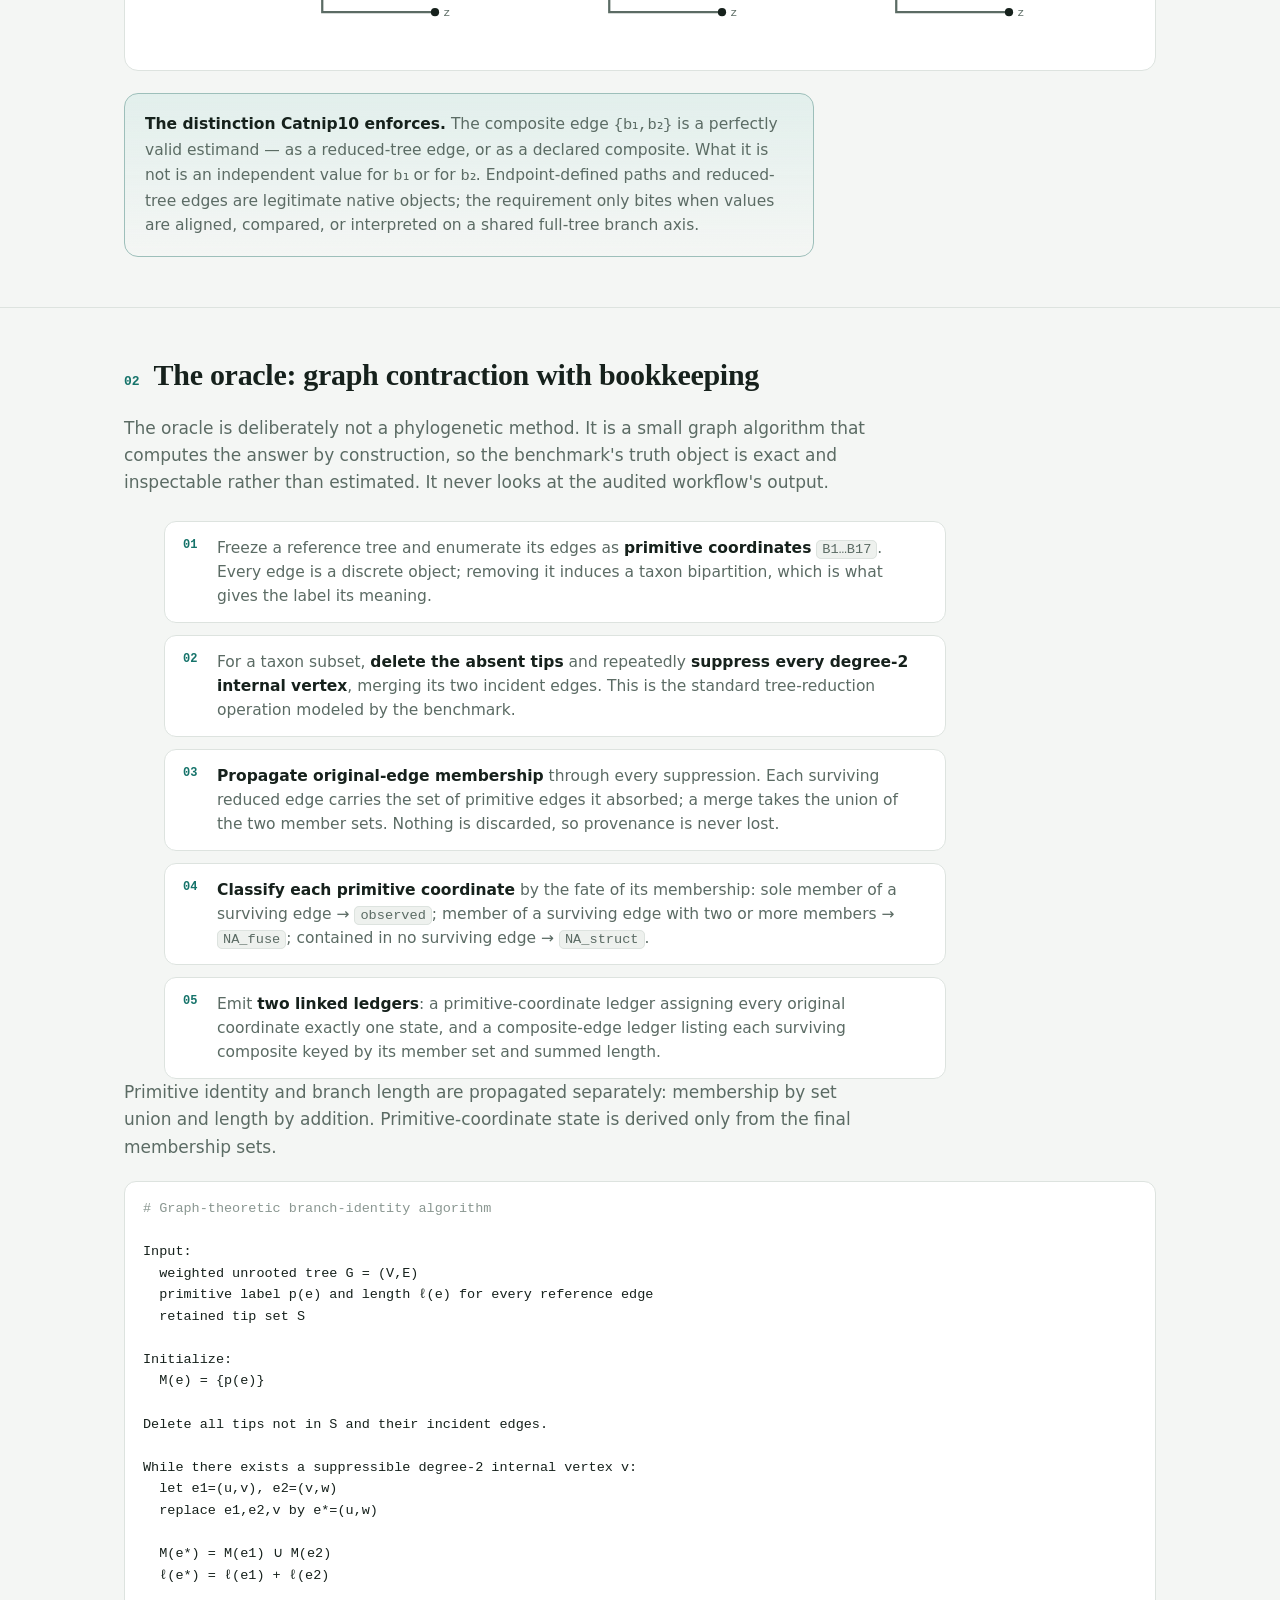
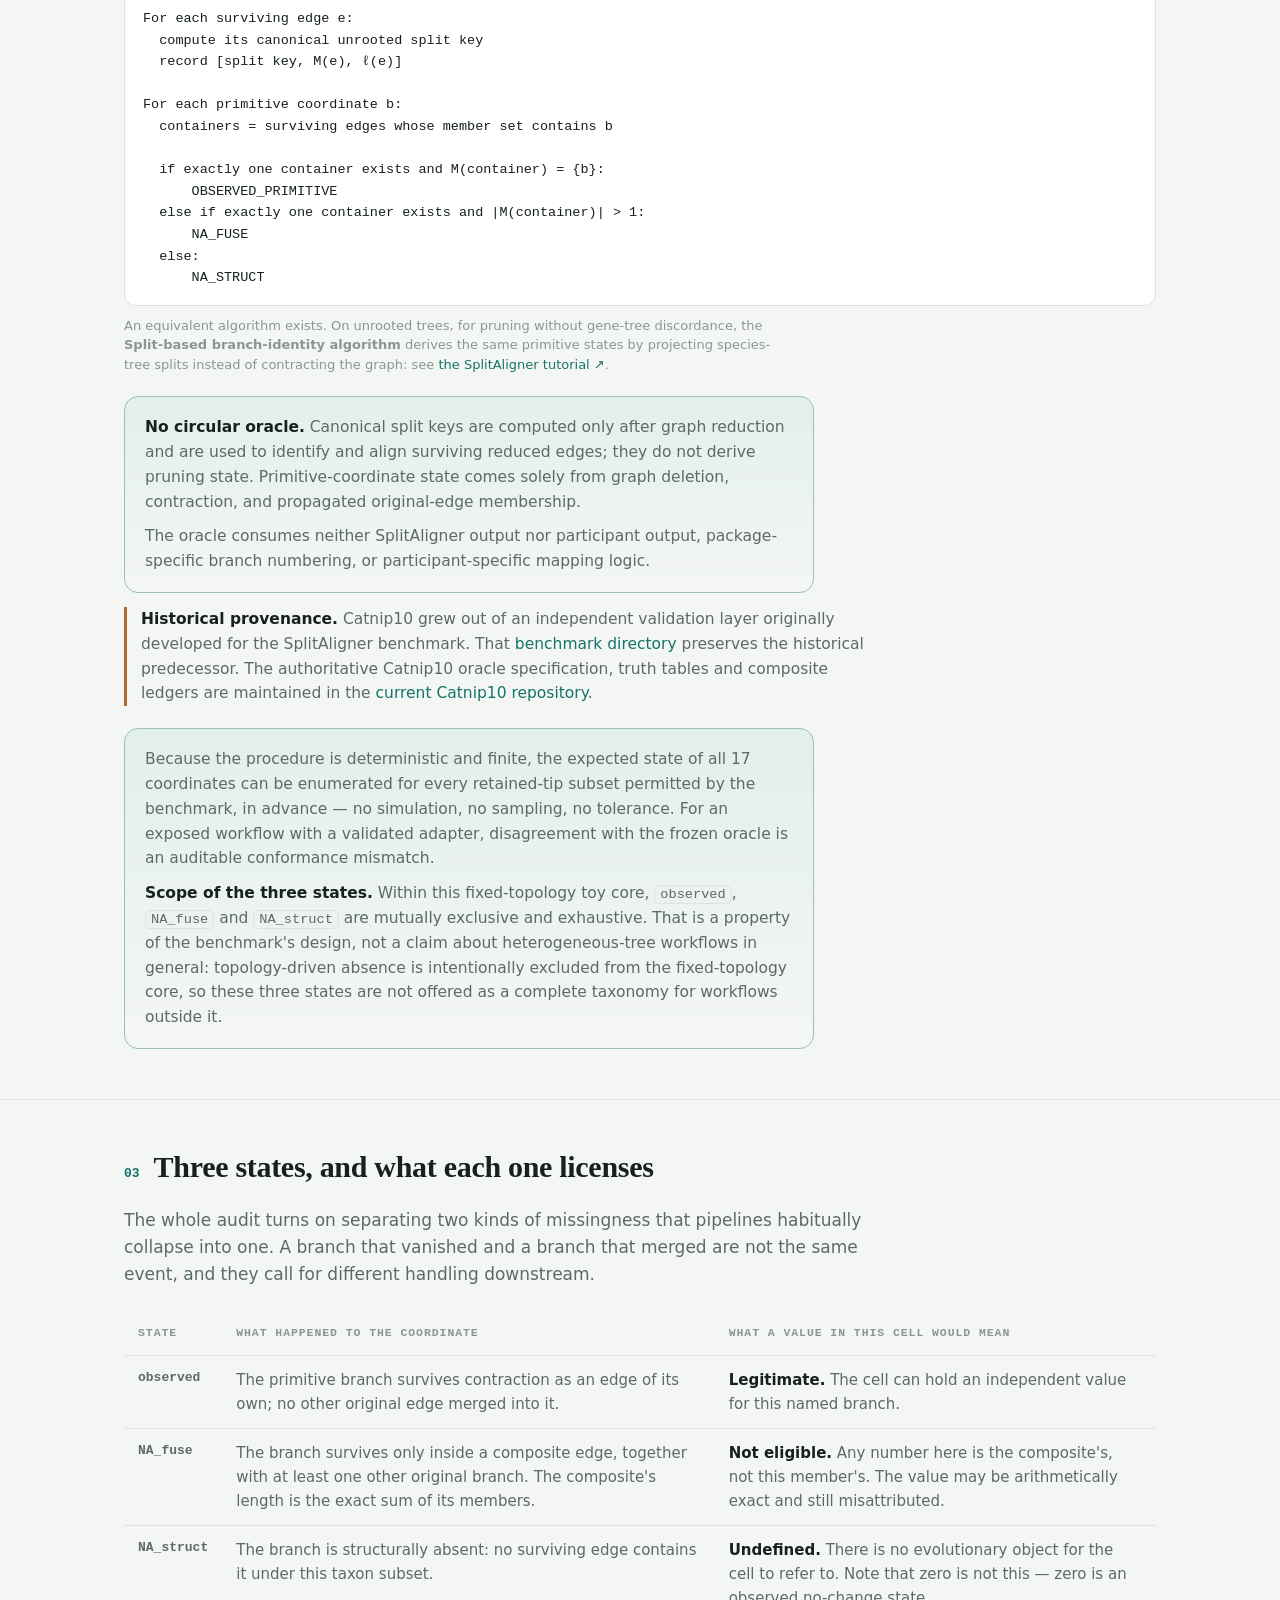
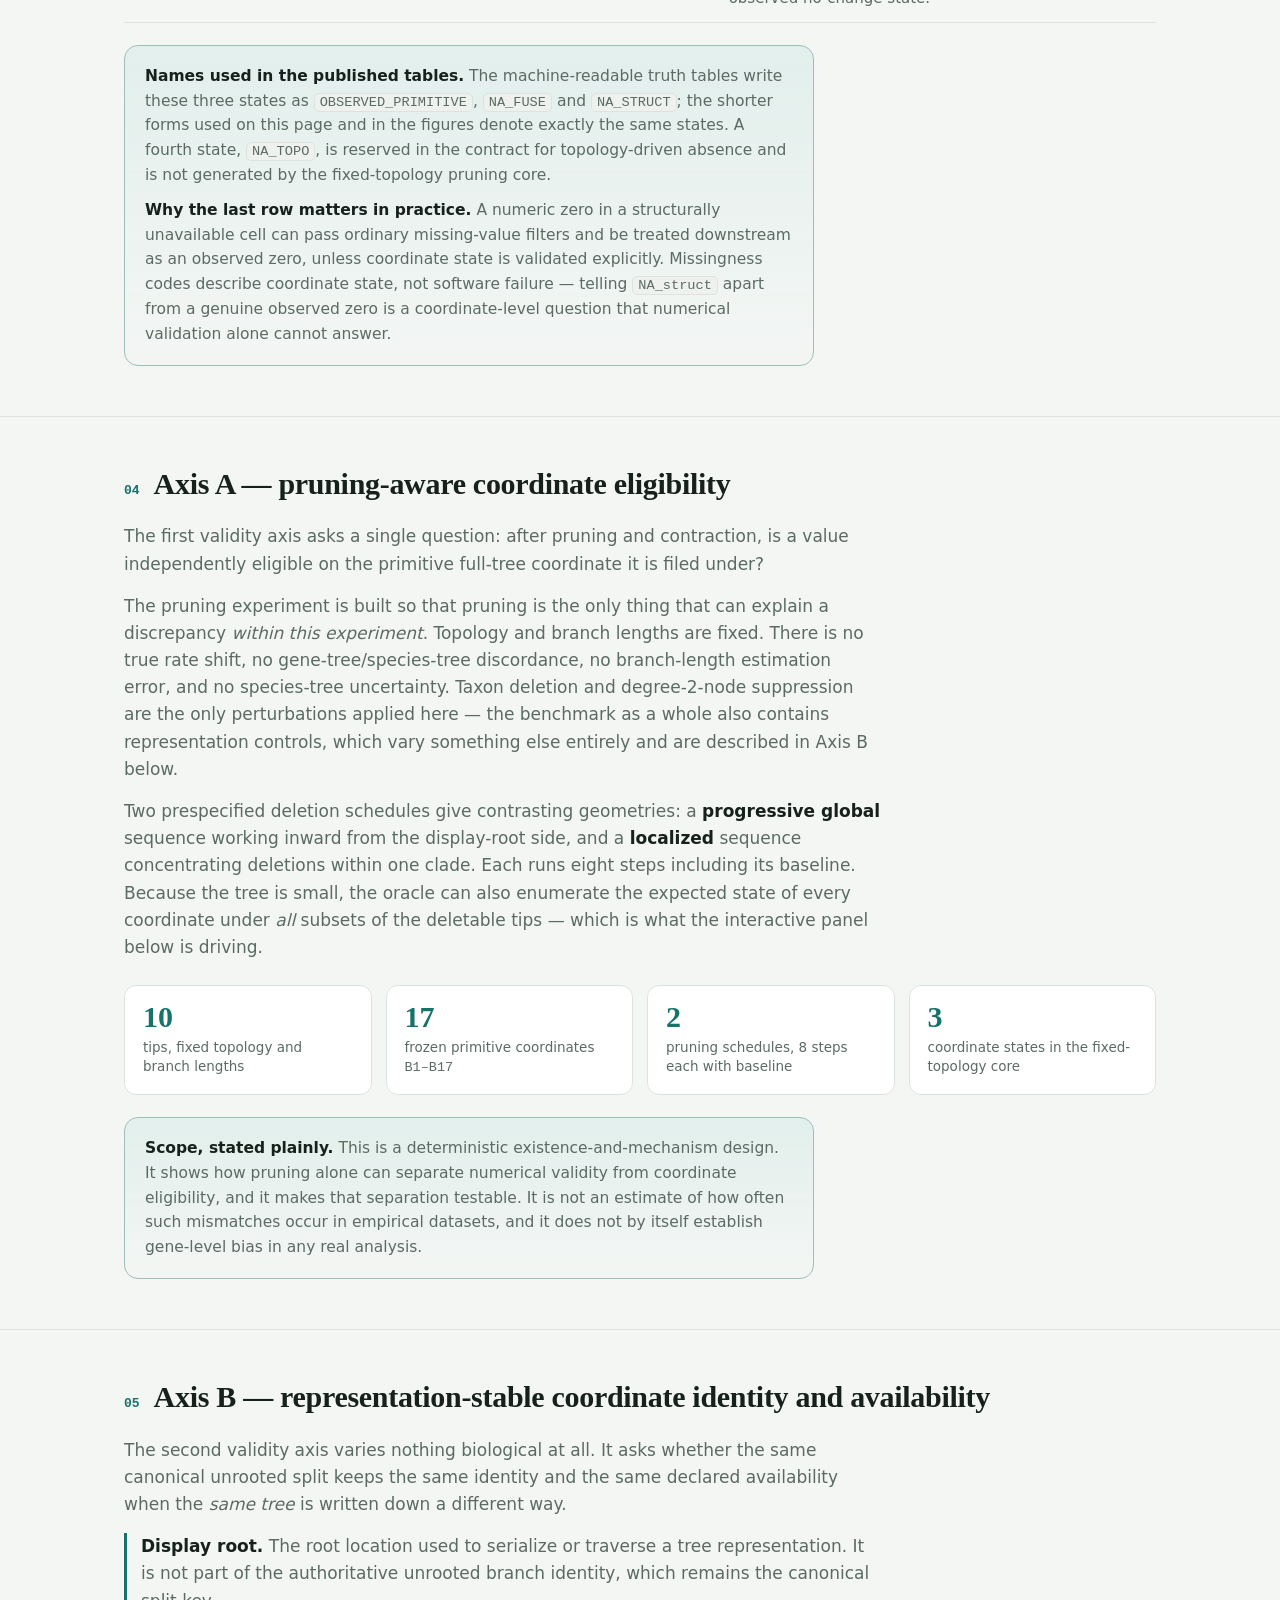
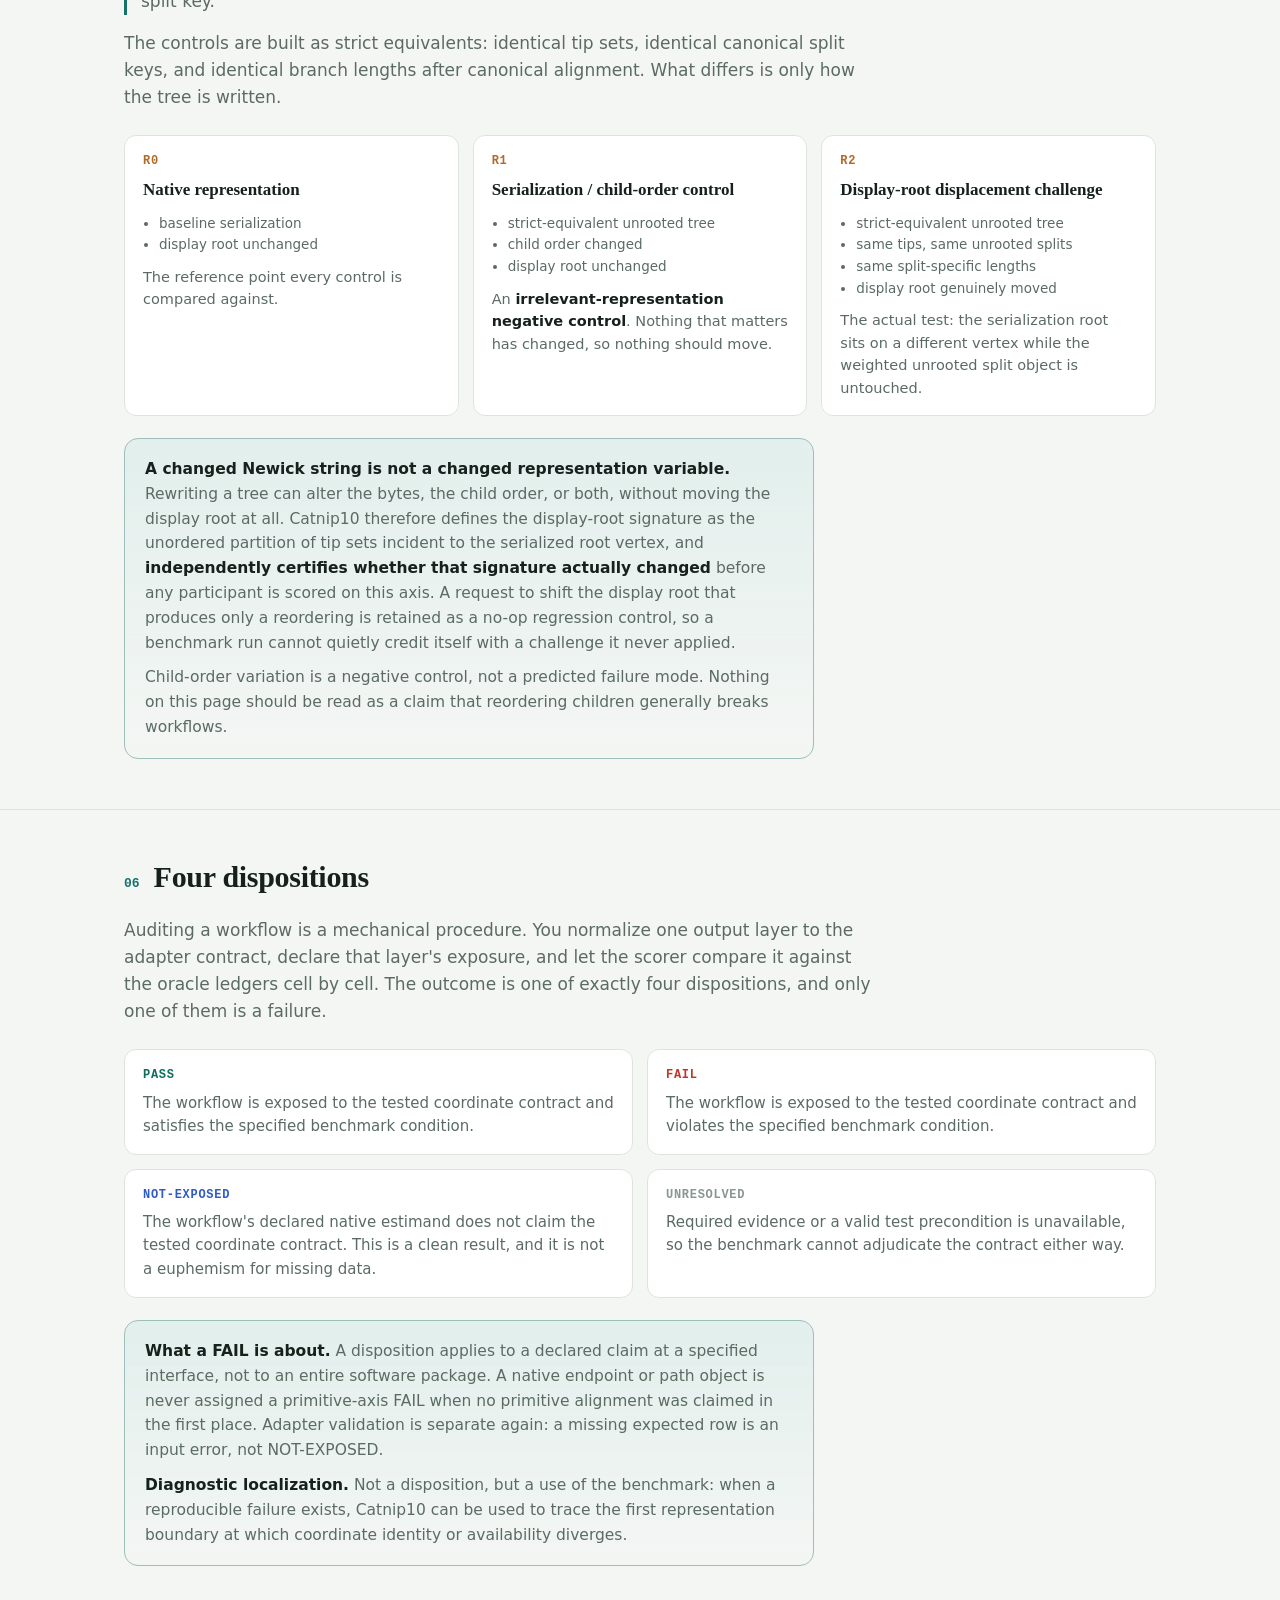
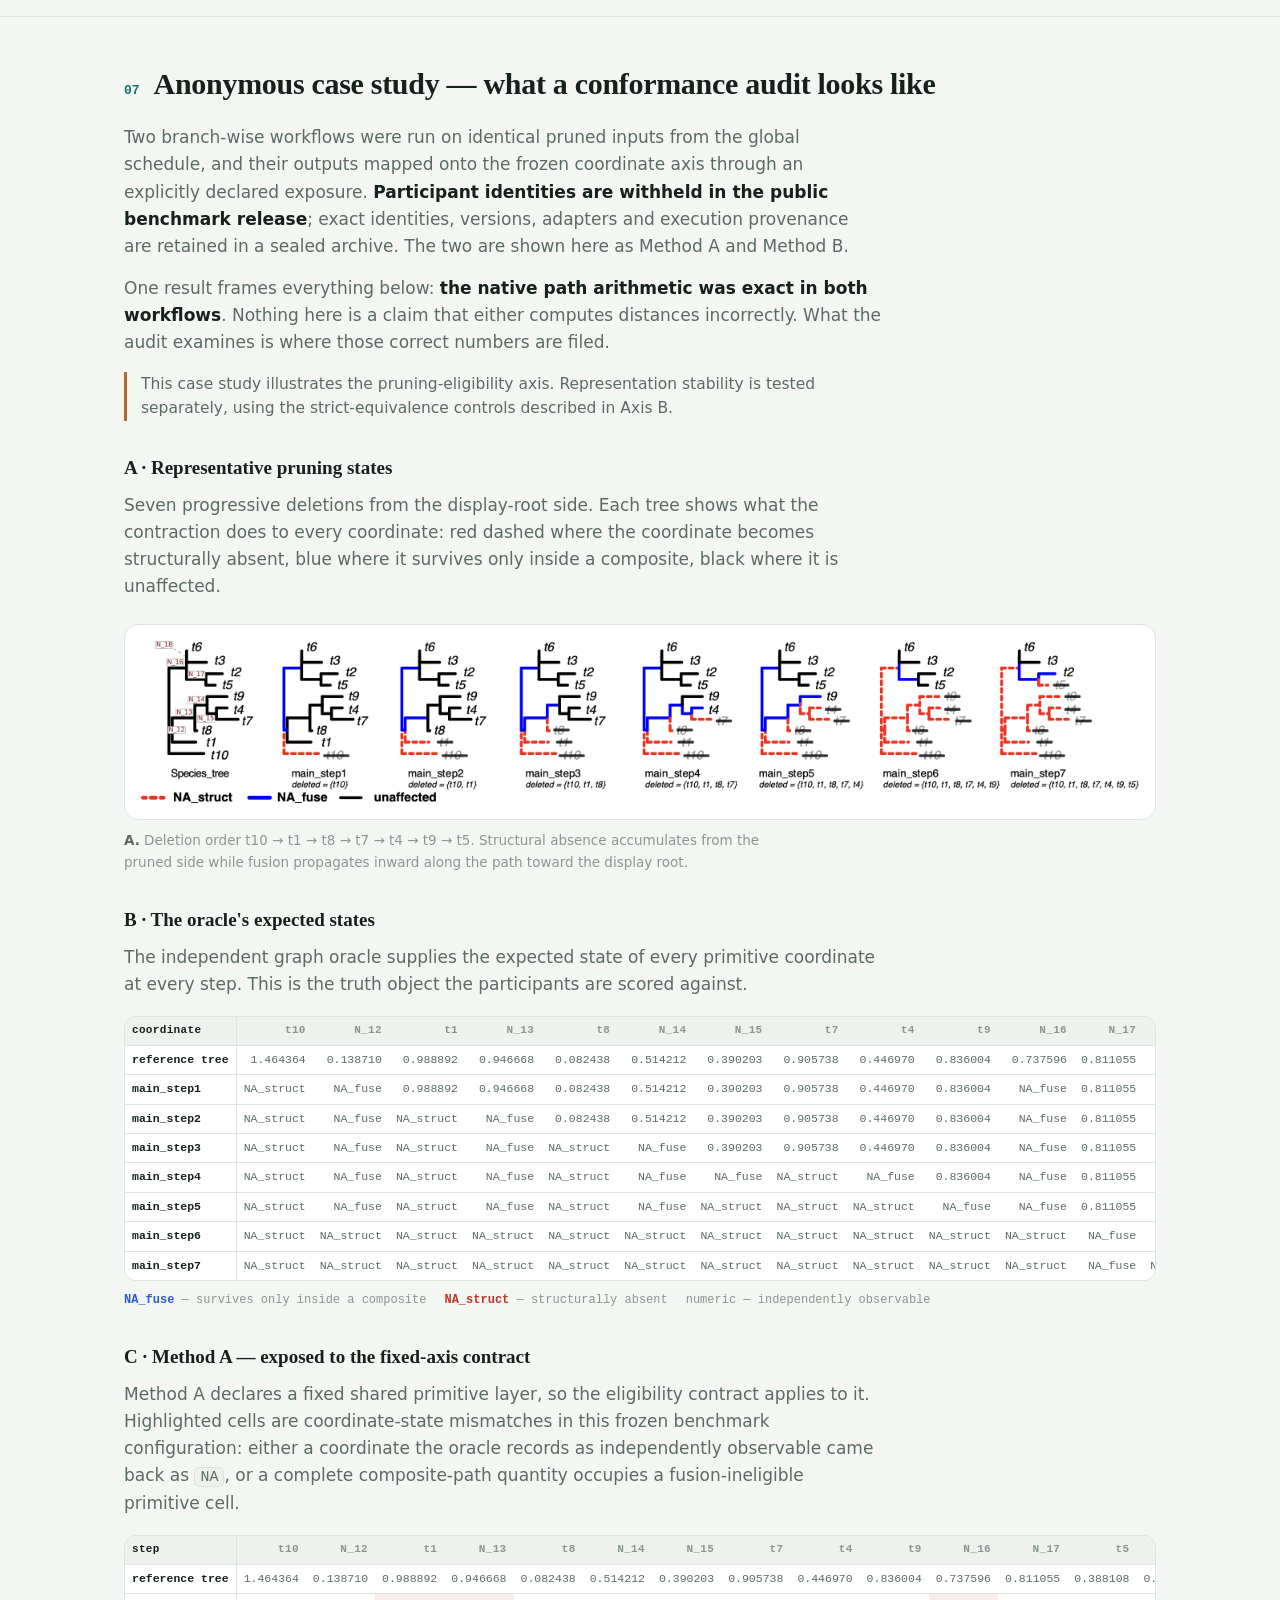
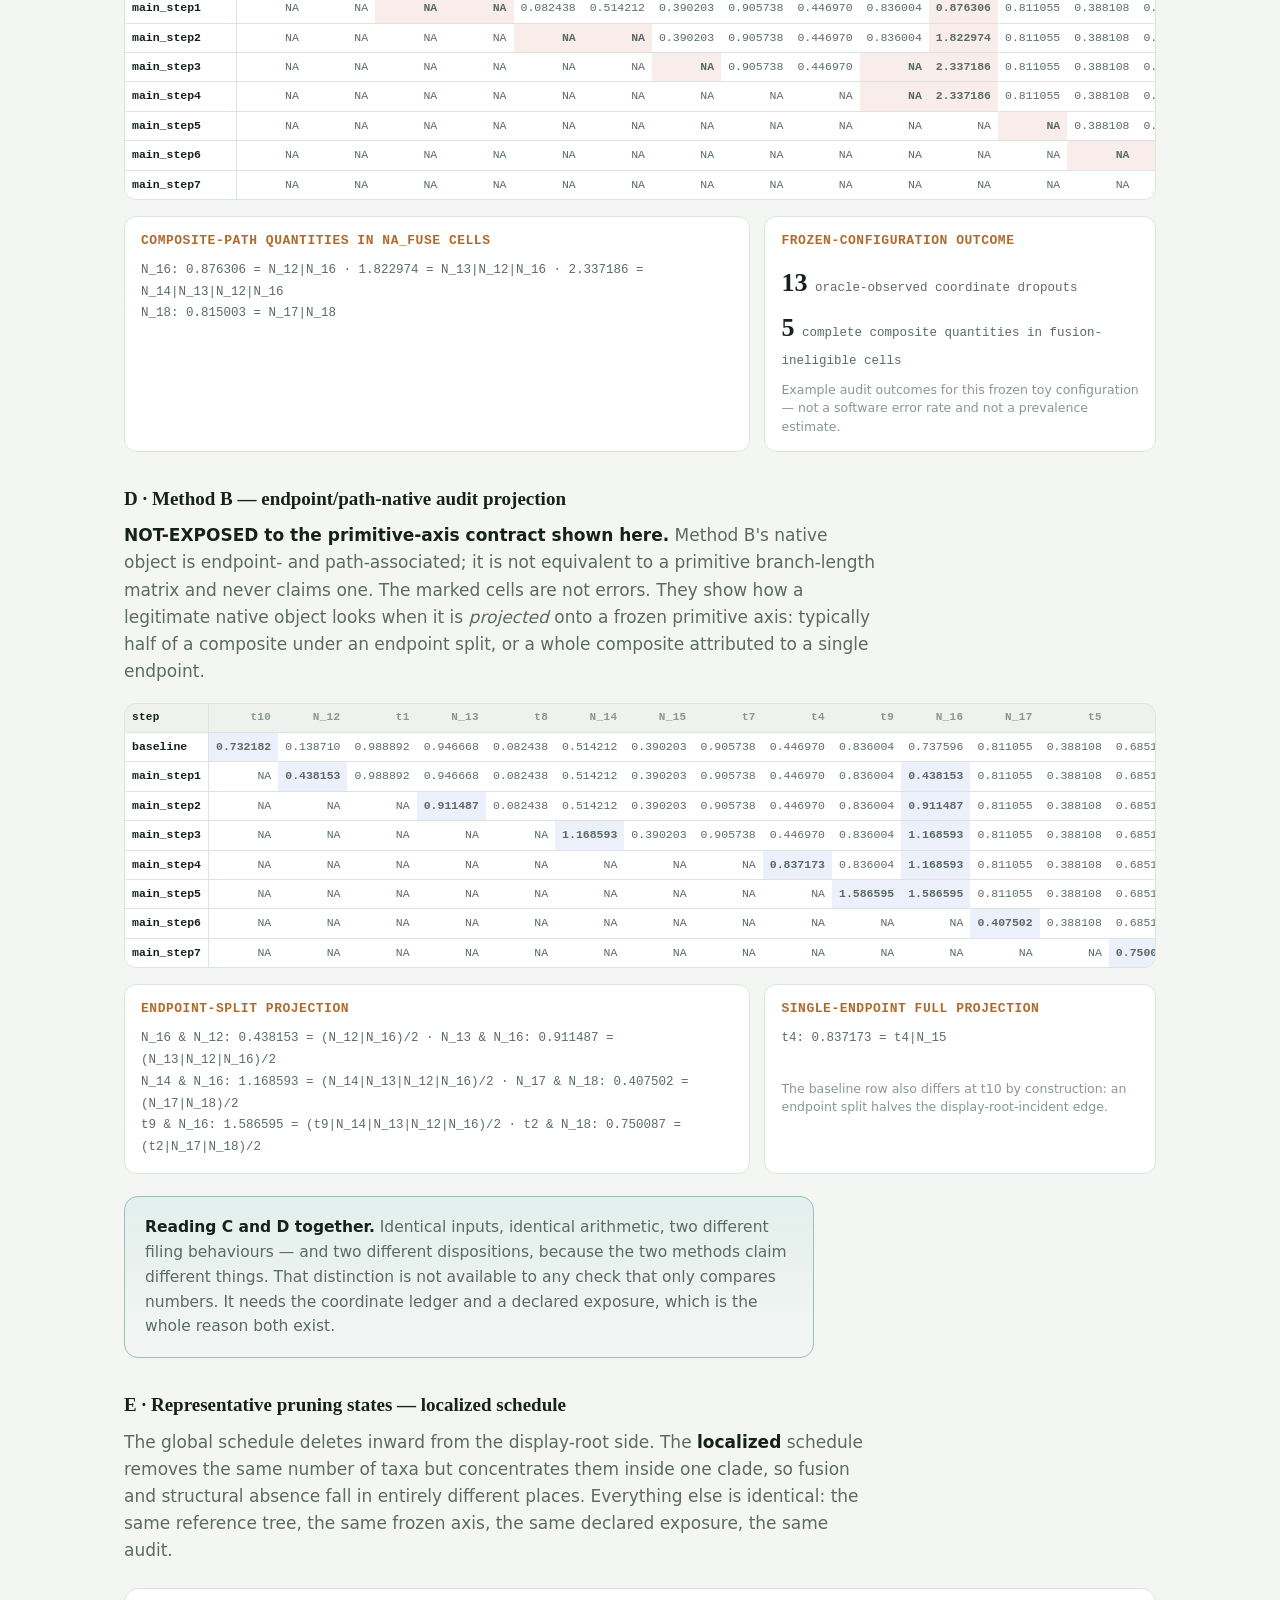
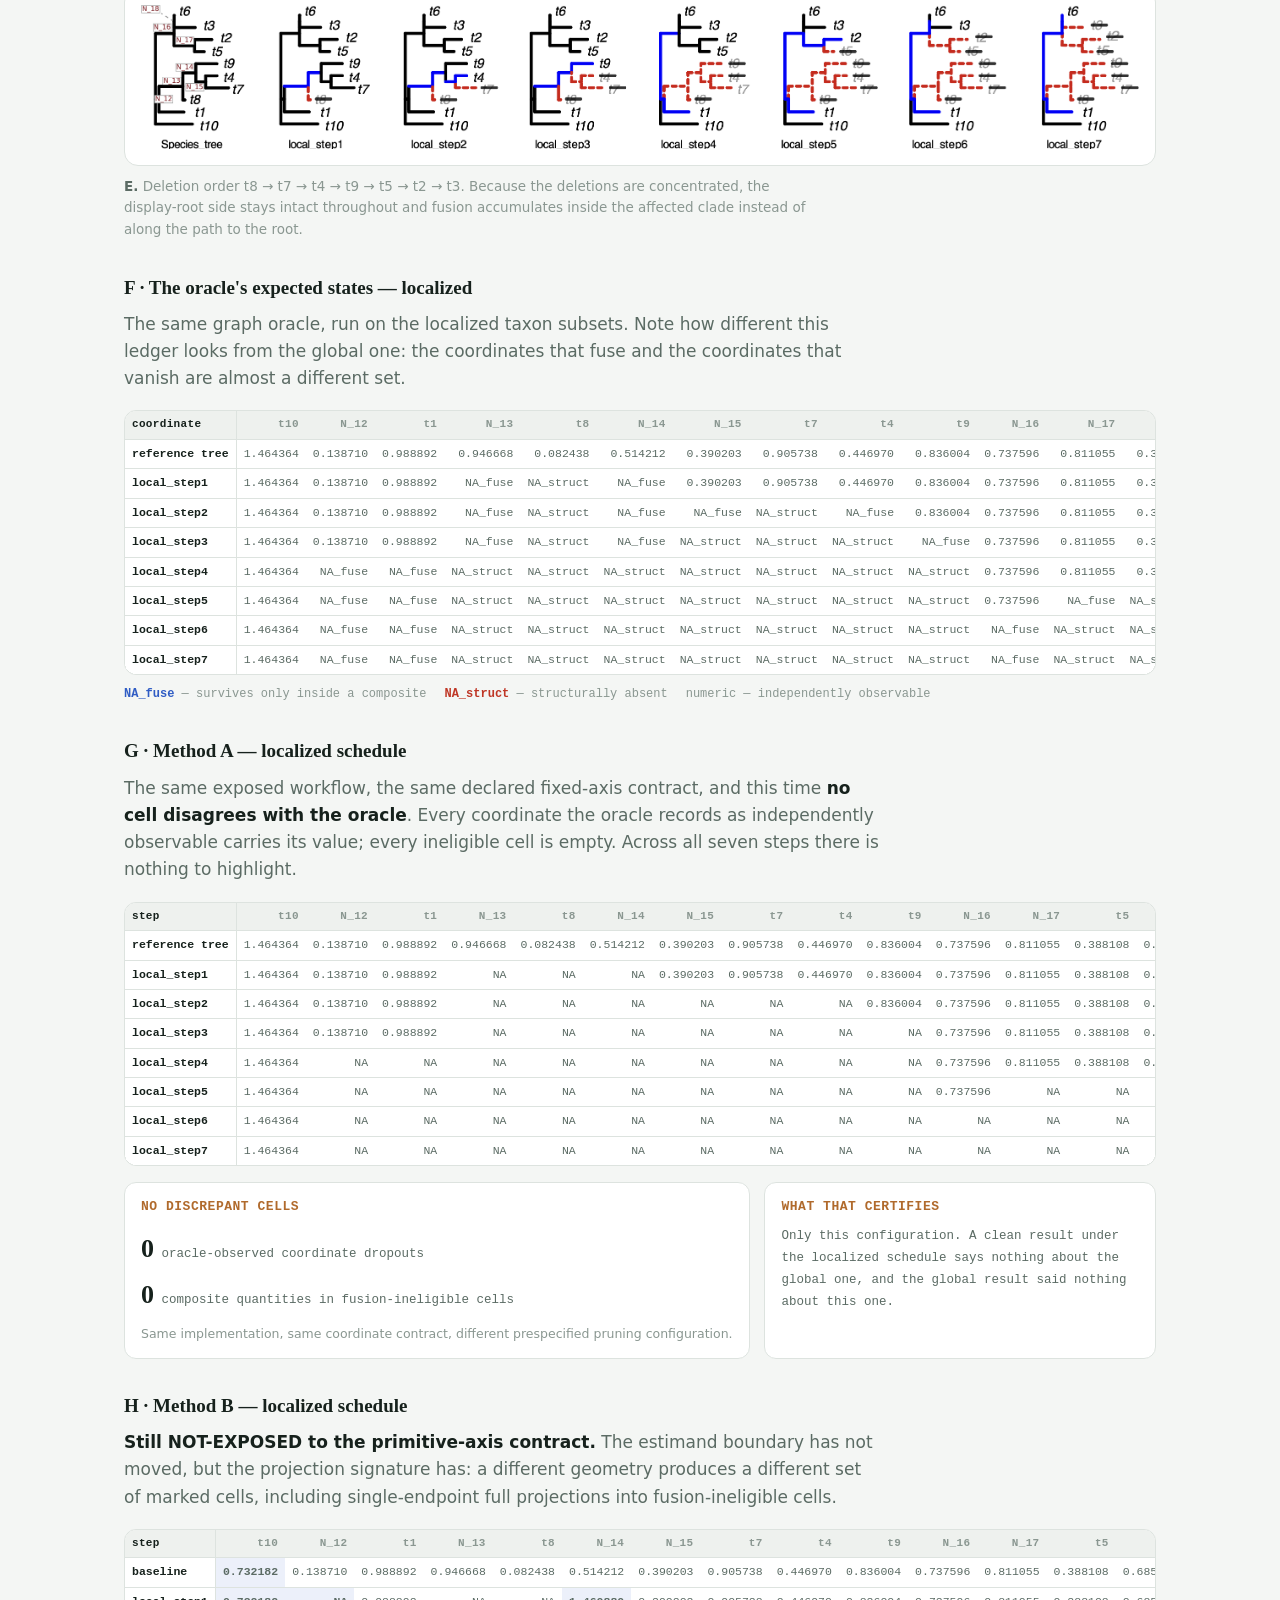
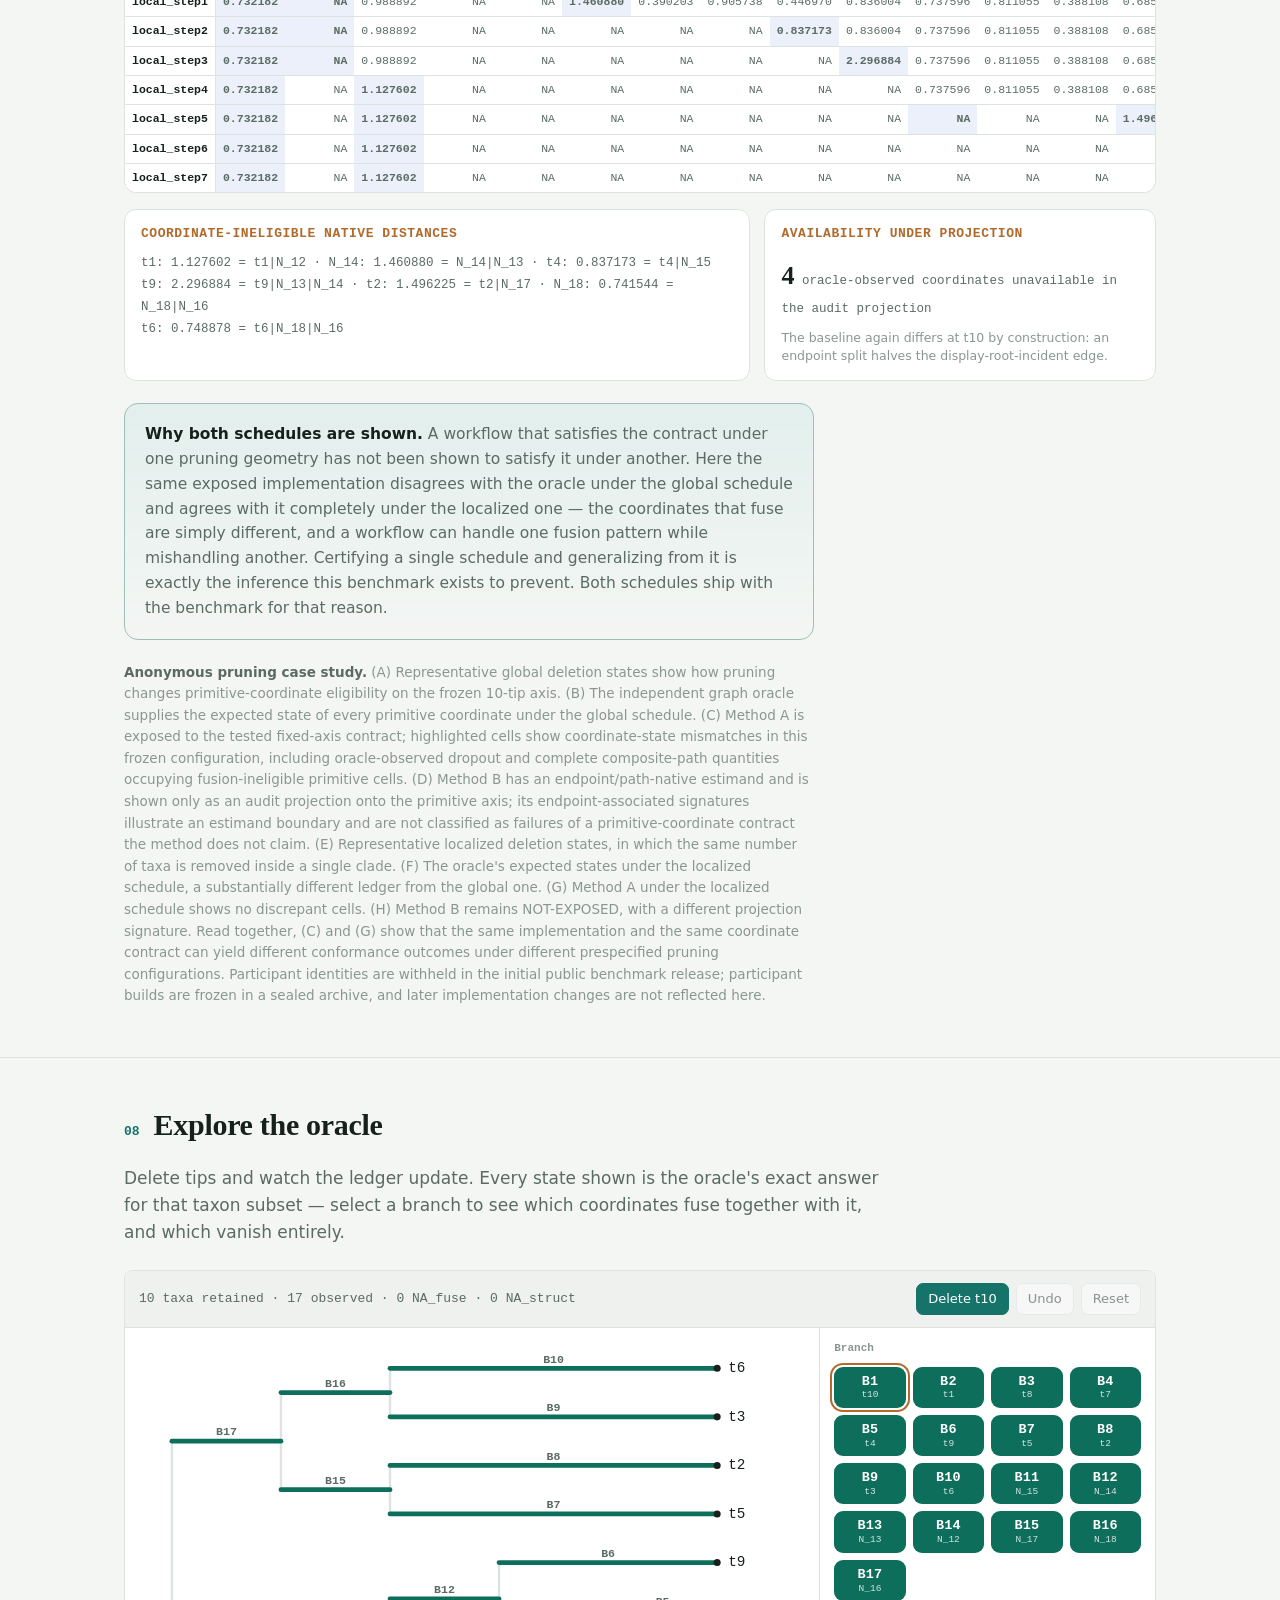
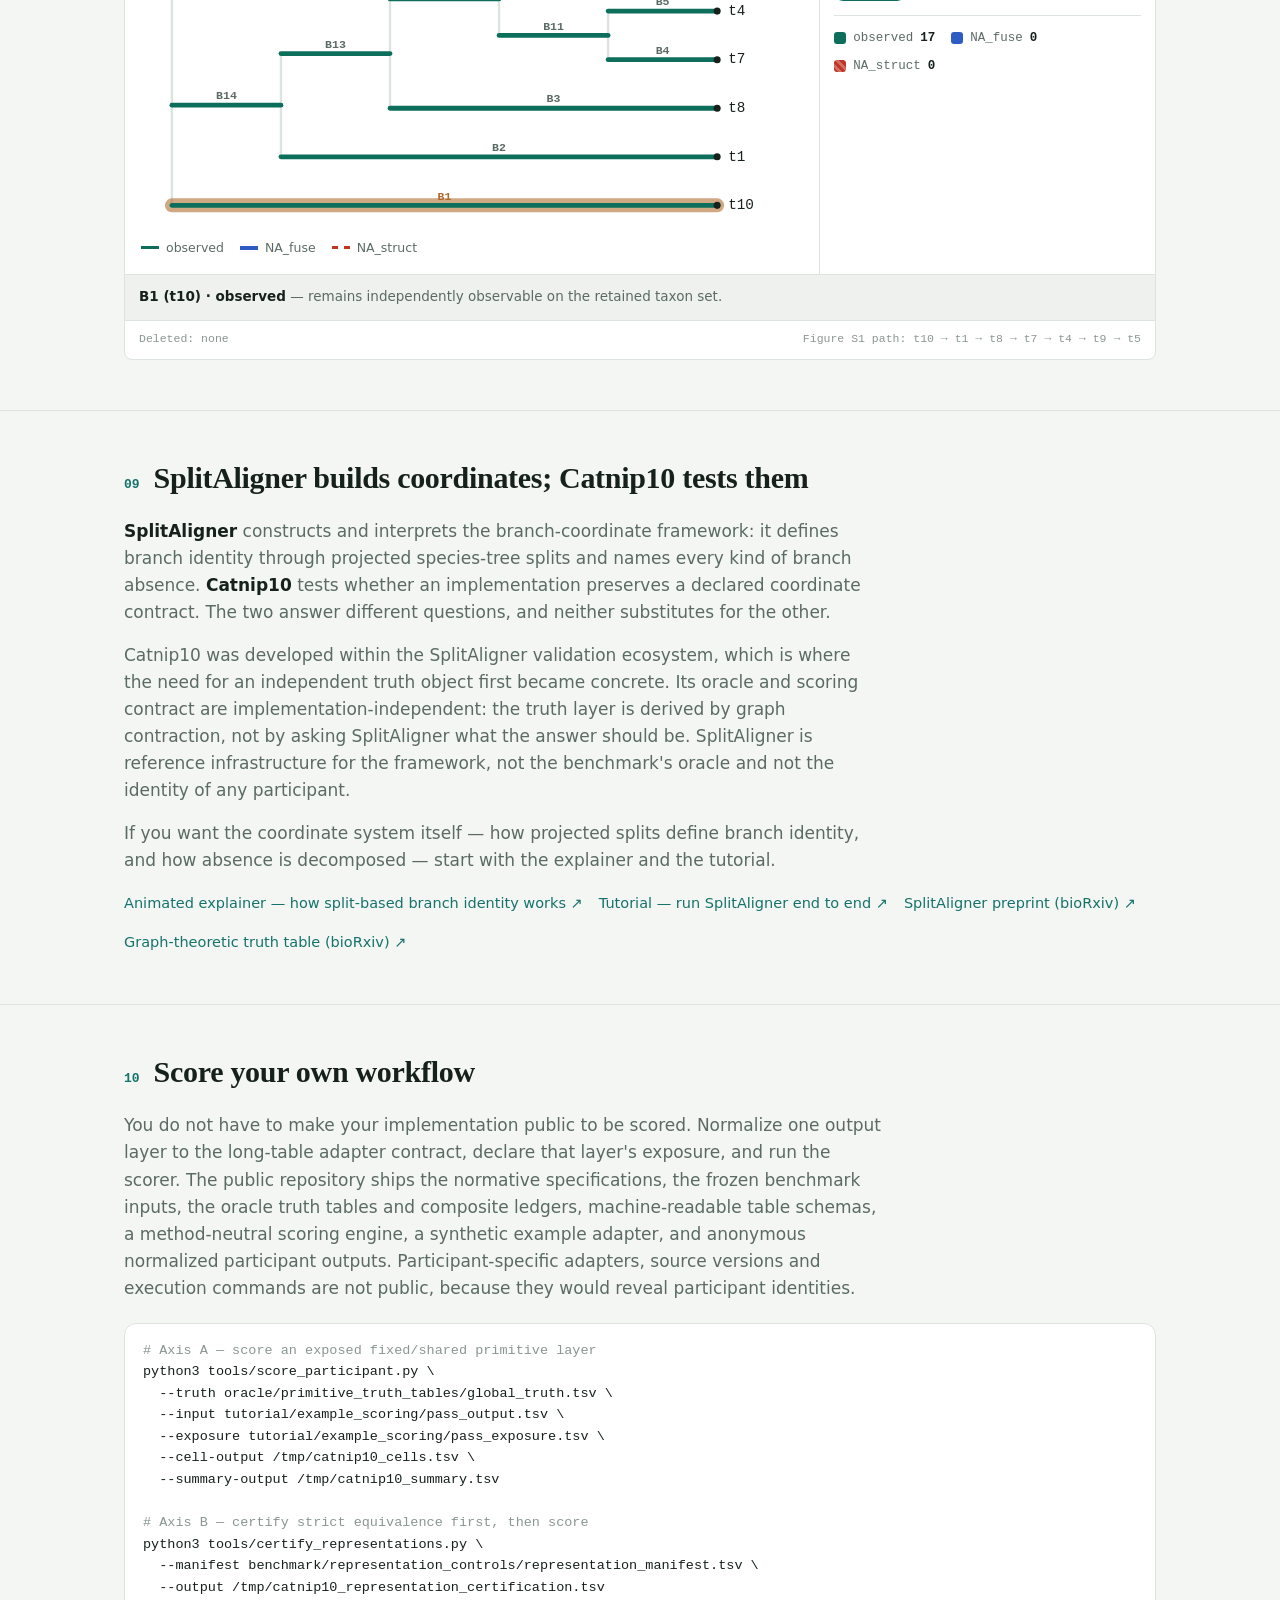
==== commit bd0bf8b4: "Adopt final names: Graph-theoretic / Split-based branch-identity algorithm; 'Catnip10: a controlled " ====
--- a/catnip10/index.html
+++ b/catnip10/index.html
@@ -4,7 +4,7 @@
 <meta charset="utf-8">
 <meta name="viewport" content="width=device-width, initial-scale=1">
 <link rel="icon" type="image/svg+xml" href="data:image/svg+xml,%3Csvg xmlns='http://www.w3.org/2000/svg' viewBox='0 0 32 32'%3E%3Crect width='32' height='32' rx='7' fill='%2315736a'/%3E%3Cpath d='M5 16h6M11 9v14M11 9h8M11 23h8M19 6v6M19 6h6M19 12h6M19 20v6M19 20h6M19 26h6' fill='none' stroke='%23fff' stroke-width='2.2' stroke-linecap='round'/%3E%3C/svg%3E">
-<title>Catnip10 — deterministic branch-coordinate conformance benchmark</title>
+<title>Catnip10: a controlled taxon-deletion benchmark</title>
 <meta name="description" content="Catnip10 is a deterministic 10-tip conformance benchmark for branch-wise workflows that use a fixed or shared reference-branch axis. It tests pruning-aware coordinate eligibility and representation-stable coordinate identity and availability against an independent graph-contraction oracle.">
 <link rel="stylesheet" href="../splitaligner/catnip10_game.css">
 <script src="../splitaligner/catnip10_game_data.js" defer></script>
@@ -295,7 +295,7 @@
 <section class="hero">
   <div class="wrap hero-grid">
     <div>
-      <div class="eyebrow">Conformance benchmark · graph oracle</div>
+      <div class="eyebrow">Controlled taxon-deletion benchmark · graph oracle</div>
       <h1>Catnip10</h1>
       <div class="tag">We may be small, but we see all.</div>
       <p class="lead">A branch-associated value can be numerically correct and still be filed under the <em>wrong evolutionary branch</em>. Catnip10 is a ten-tip test tree — seventeen frozen coordinates, small enough to trace completely by hand — on which the right answer is known by construction, so a workflow's coordinate bookkeeping can be checked instead of trusted.</p>
@@ -312,7 +312,7 @@
     </div>
     <figure class="badge-card" style="margin:0">
       <img src="catnip10_mascot.jpg" alt="The Catnip10 badge: a cartoon toy tree holding a magnifying glass and an audit clipboard, with ten labelled tips t1 to t10, and t10 annotated as DISPLAY ROOT. Project mascot, not an authoritative benchmark topology.">
-      <figcaption class="badge-cap">project mascot · 10-tip conformance benchmark</figcaption>
+      <figcaption class="badge-cap">project mascot · Catnip10 benchmark</figcaption>
     </figure>
   </div>
 </section>
@@ -409,7 +409,7 @@
 
     <div class="prose"><p>Primitive identity and branch length are propagated separately: membership by set union and length by addition. Primitive-coordinate state is derived only from the final membership sets.</p></div>
 
-<pre><code><span class="cm"># Graph algorithm</span>
+<pre><code><span class="cm"># Graph-theoretic branch-identity algorithm</span>
 
 Input:
   weighted unrooted tree G = (V,E)
@@ -442,7 +442,7 @@
   else:
       NA_STRUCT
 </code></pre>
-    <p class="fine" style="font-size:13px; margin:10px 0 20px; max-width:80ch">An equivalent algorithm exists. On unrooted trees, for pruning without gene-tree discordance, the <strong>Split algorithm</strong> derives the same primitive states by projecting species-tree splits instead of contracting the graph: see <a href="../splitaligner/SplitAligner_tutorial.html#idea">the SplitAligner tutorial ↗</a>.</p>
+    <p class="fine" style="font-size:13px; margin:10px 0 20px; max-width:80ch">An equivalent algorithm exists. On unrooted trees, for pruning without gene-tree discordance, the <strong>Split-based branch-identity algorithm</strong> derives the same primitive states by projecting species-tree splits instead of contracting the graph: see <a href="../splitaligner/SplitAligner_tutorial.html#idea">the SplitAligner tutorial ↗</a>.</p>
 
     <div class="note">
       <p><strong>No circular oracle.</strong> Canonical split keys are computed only after graph reduction and are used to identify and align surviving reduced edges; they do not derive pruning state. Primitive-coordinate state comes solely from graph deletion, contraction, and propagated original-edge membership.</p>
@@ -1813,7 +1813,7 @@
 <footer>
   <div class="wrap">
     <span>© <span id="yr"></span> Jiaqi Wu (呉佳齊) · Hiroshima University</span>
-    <span>Catnip10 · deterministic branch-coordinate conformance benchmark</span>
+    <span>Catnip10: a controlled taxon-deletion benchmark</span>
   </div>
 </footer>
 
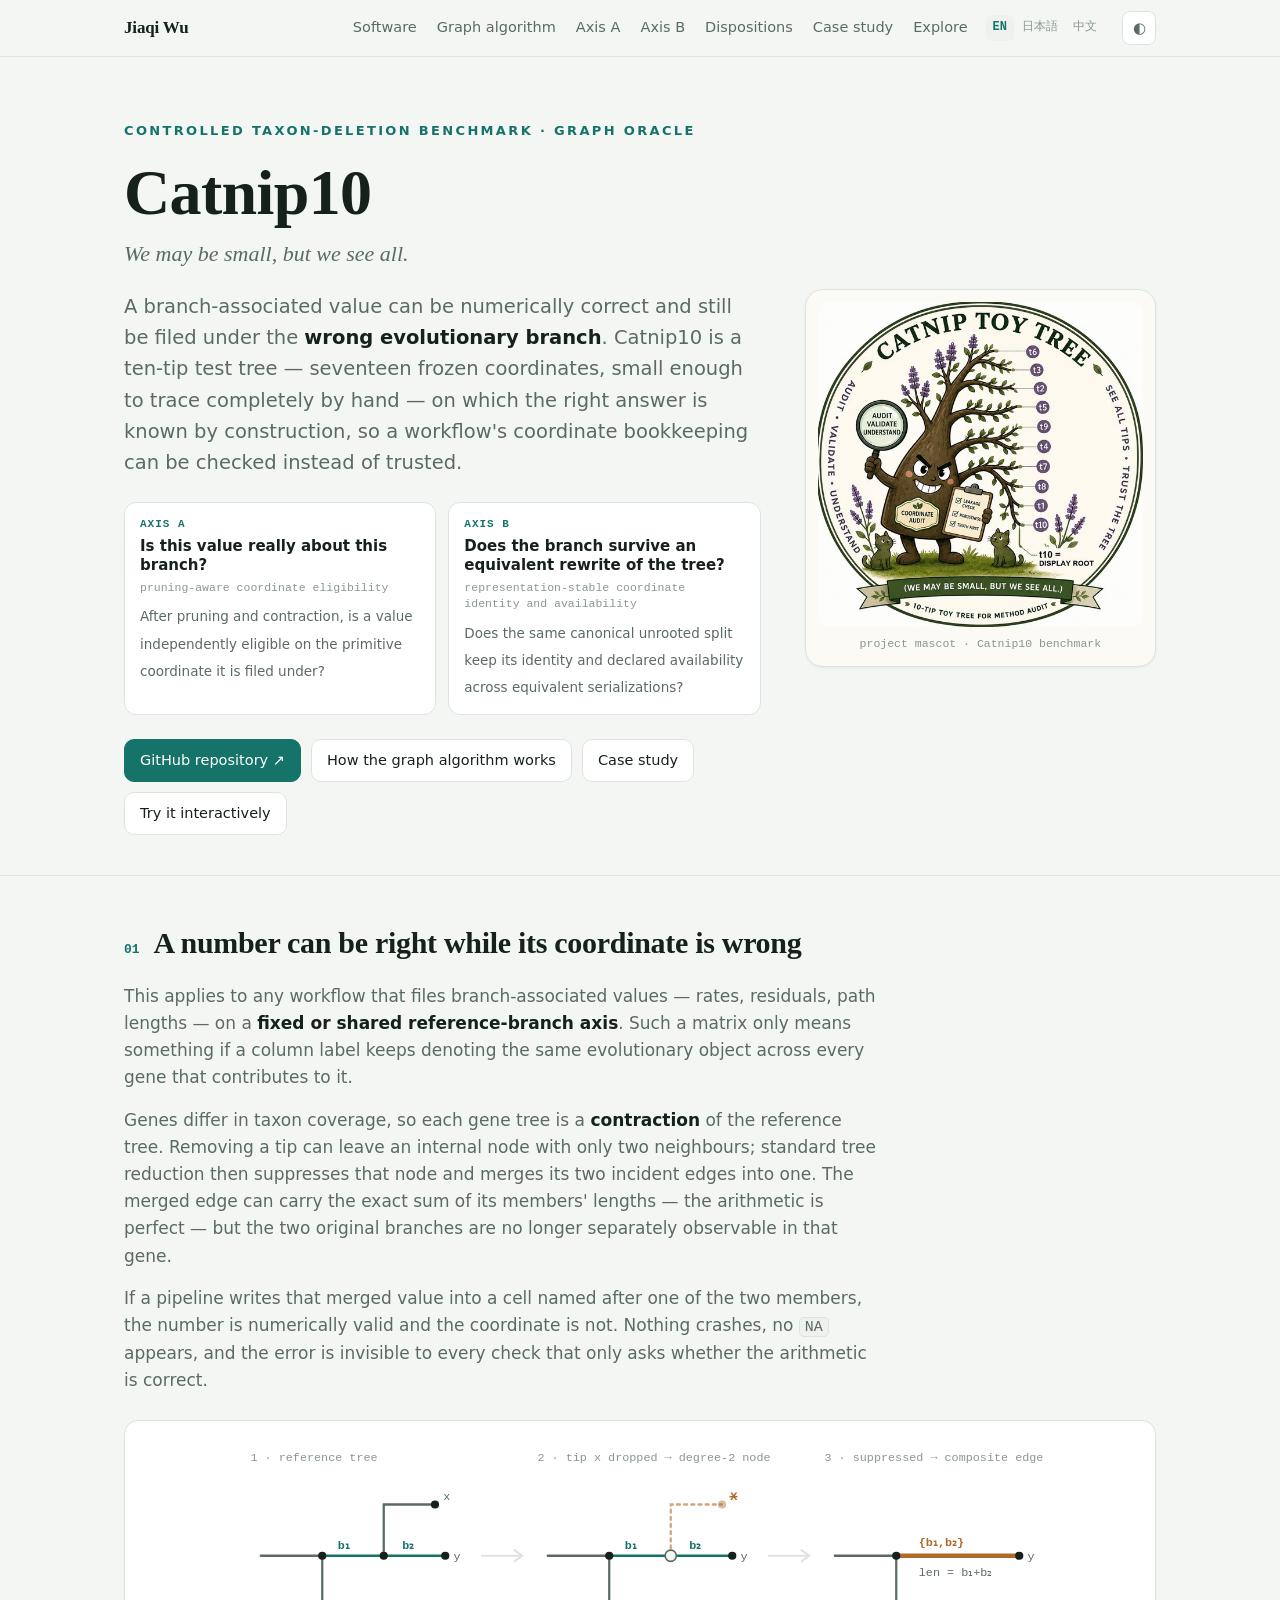
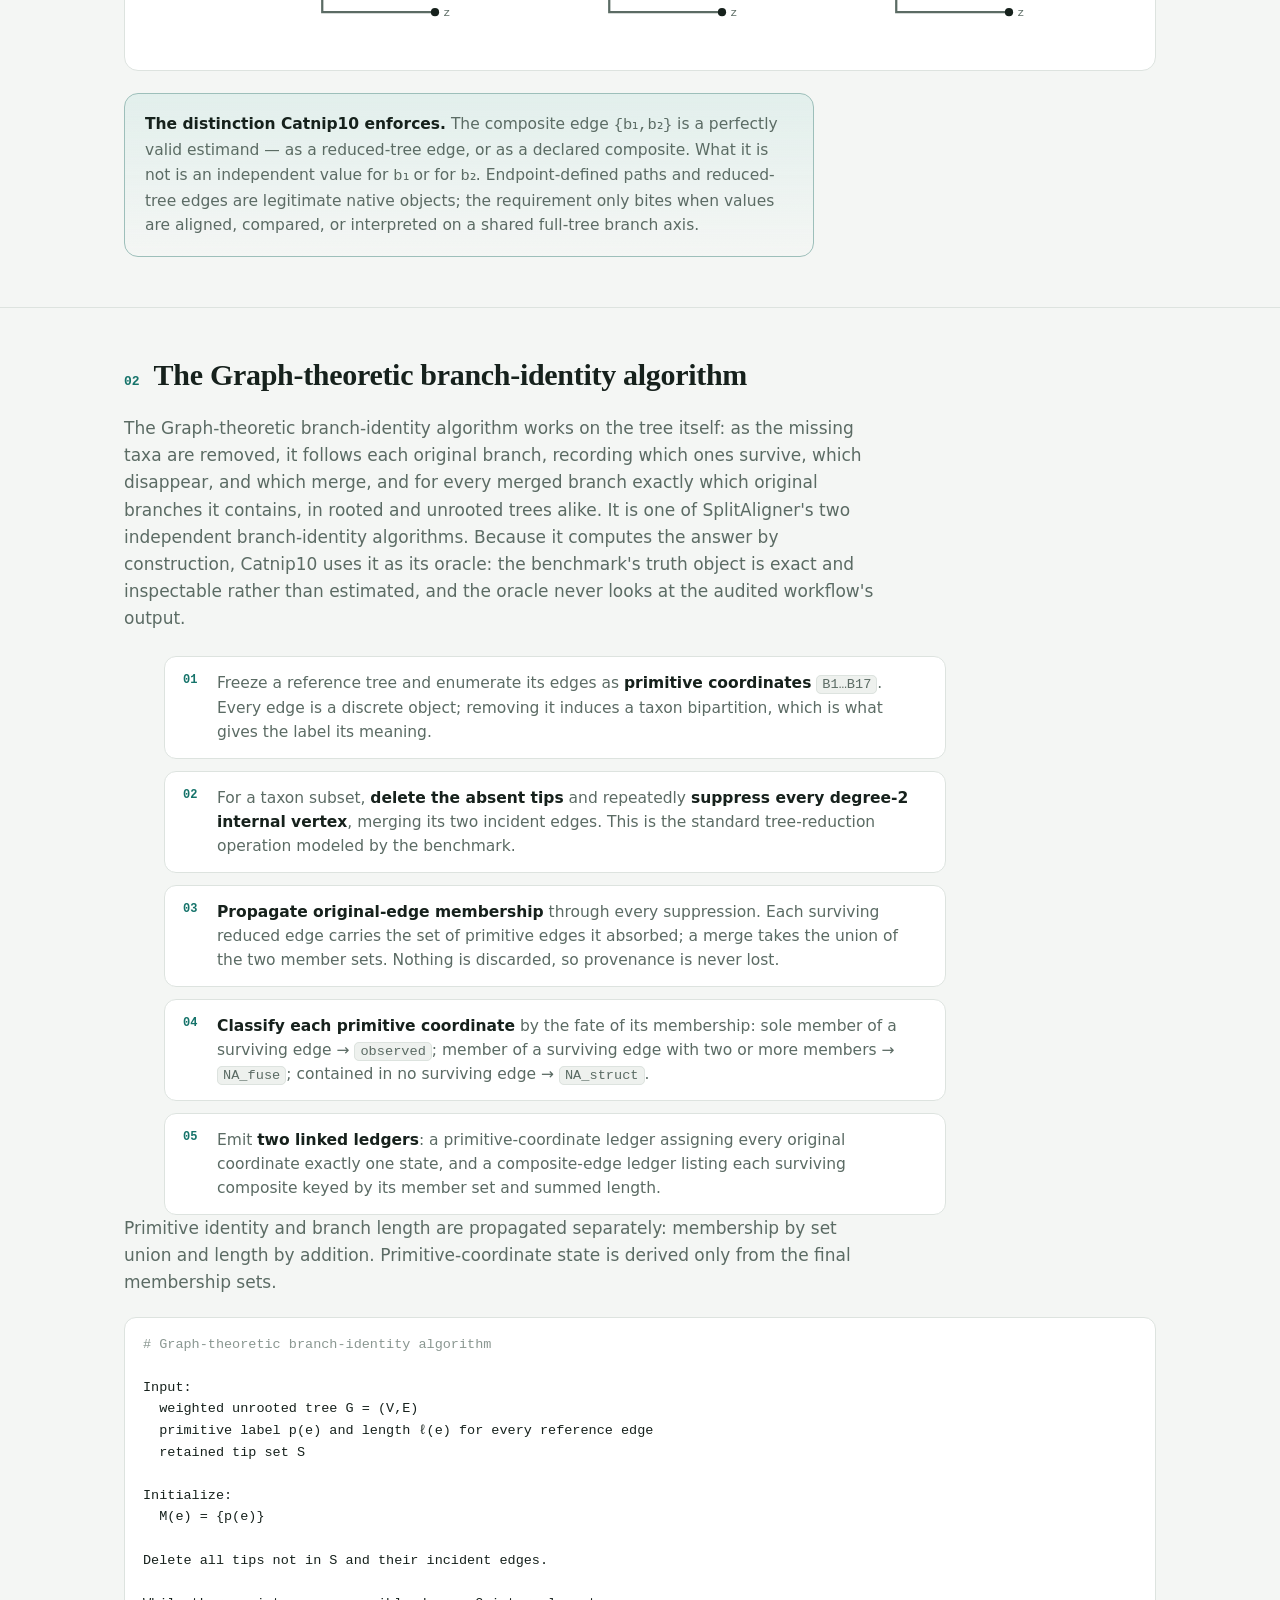
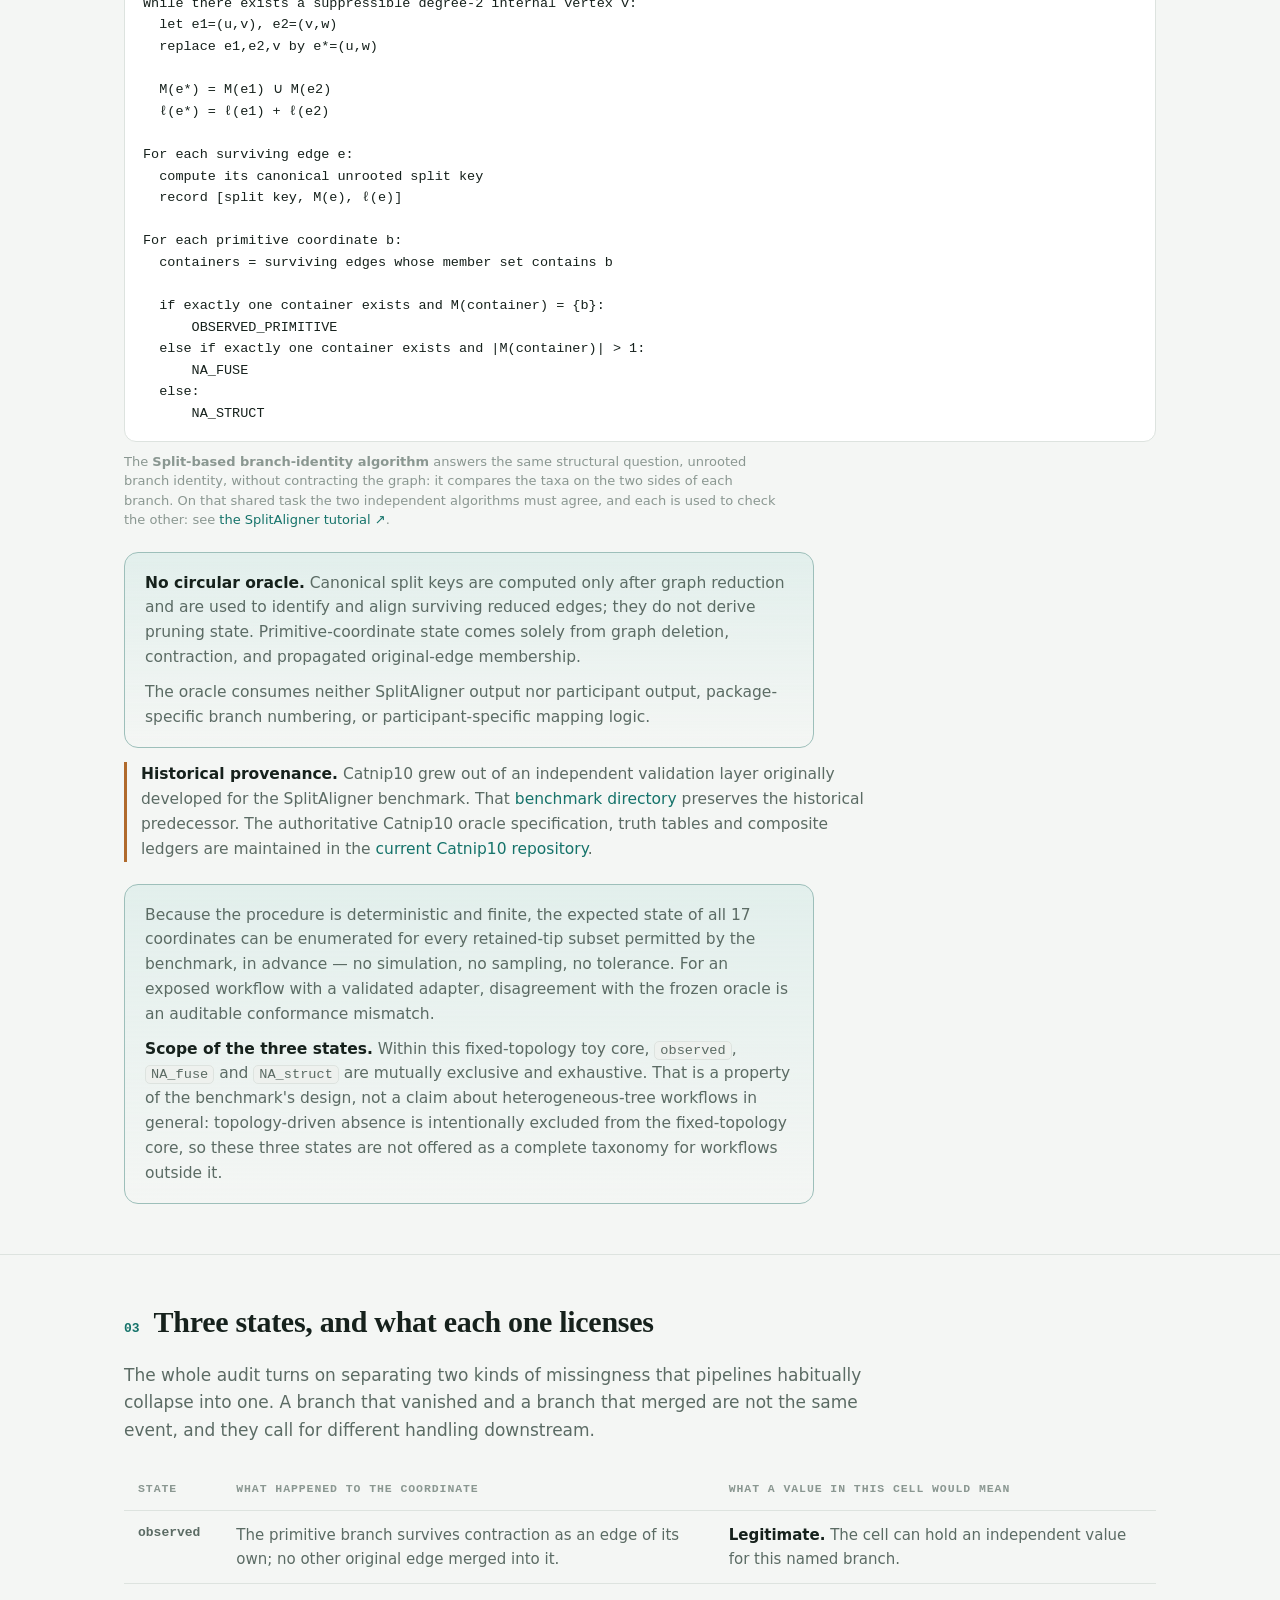
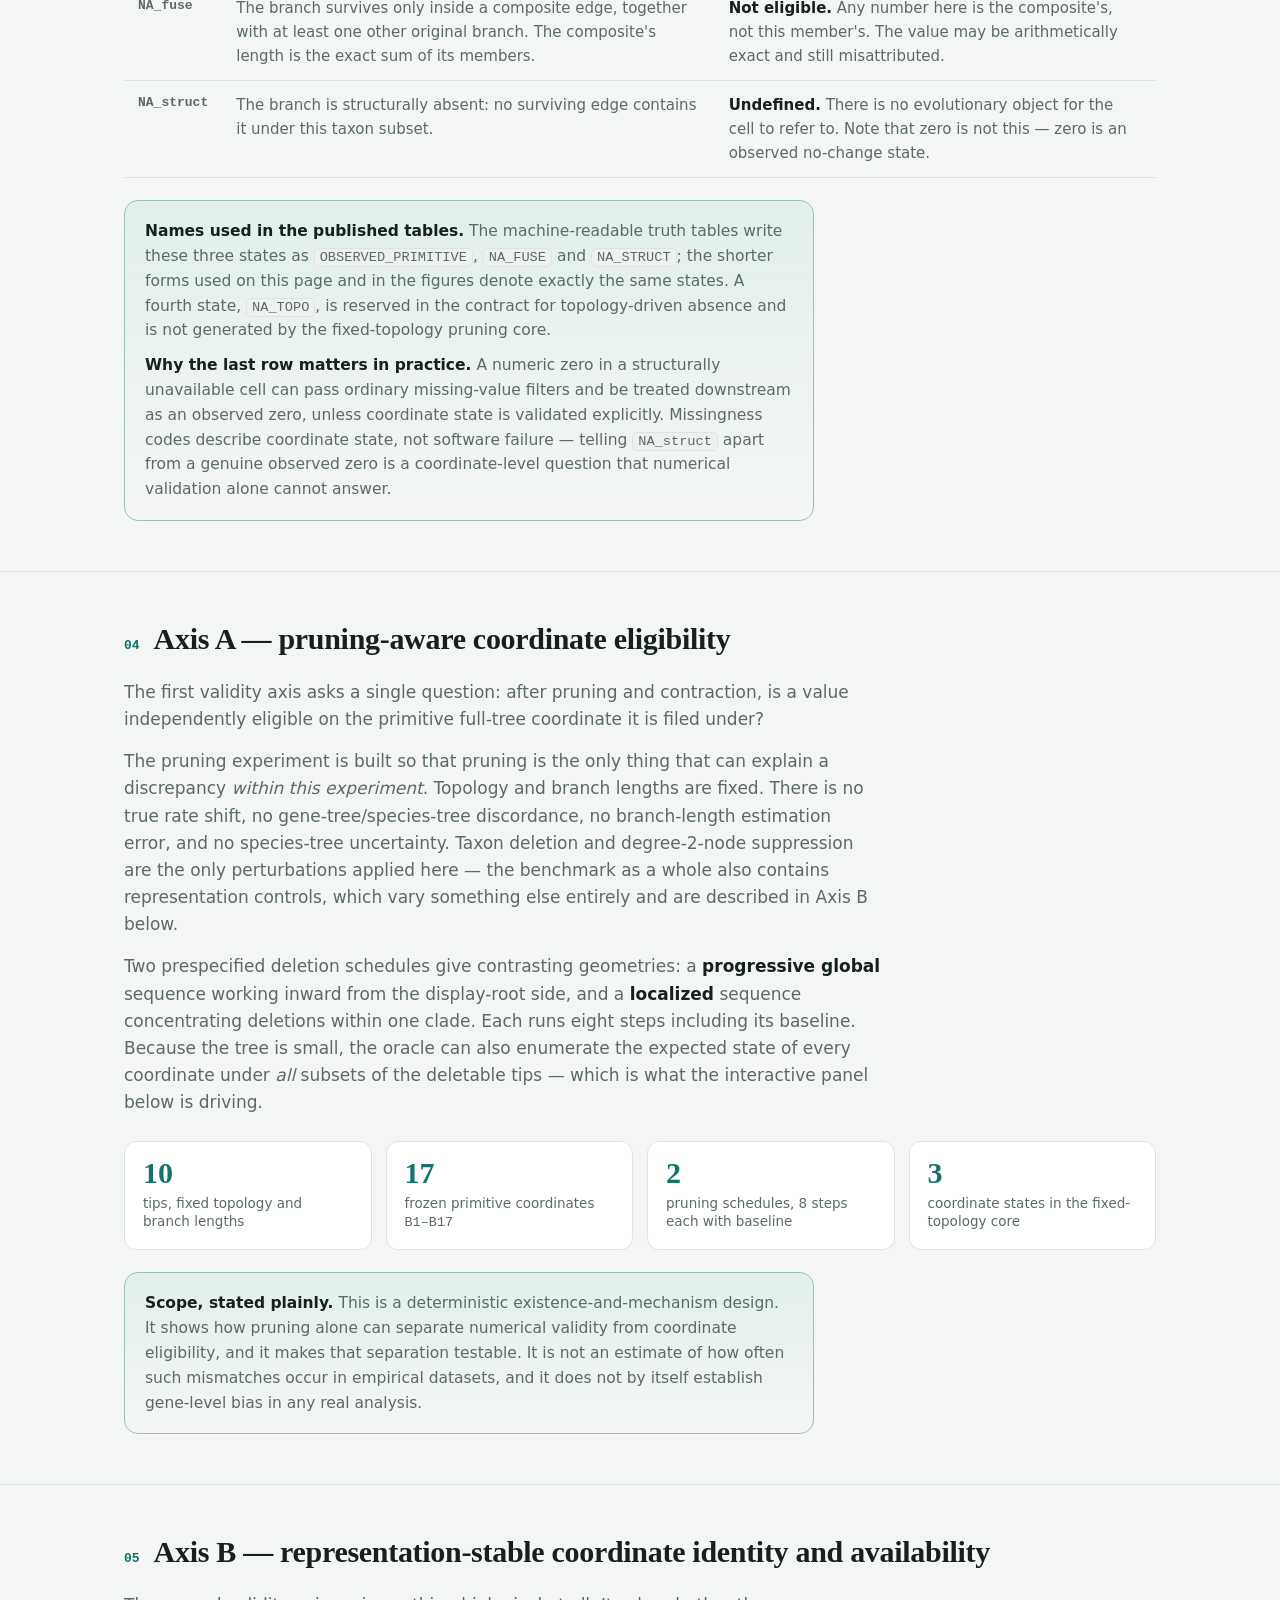
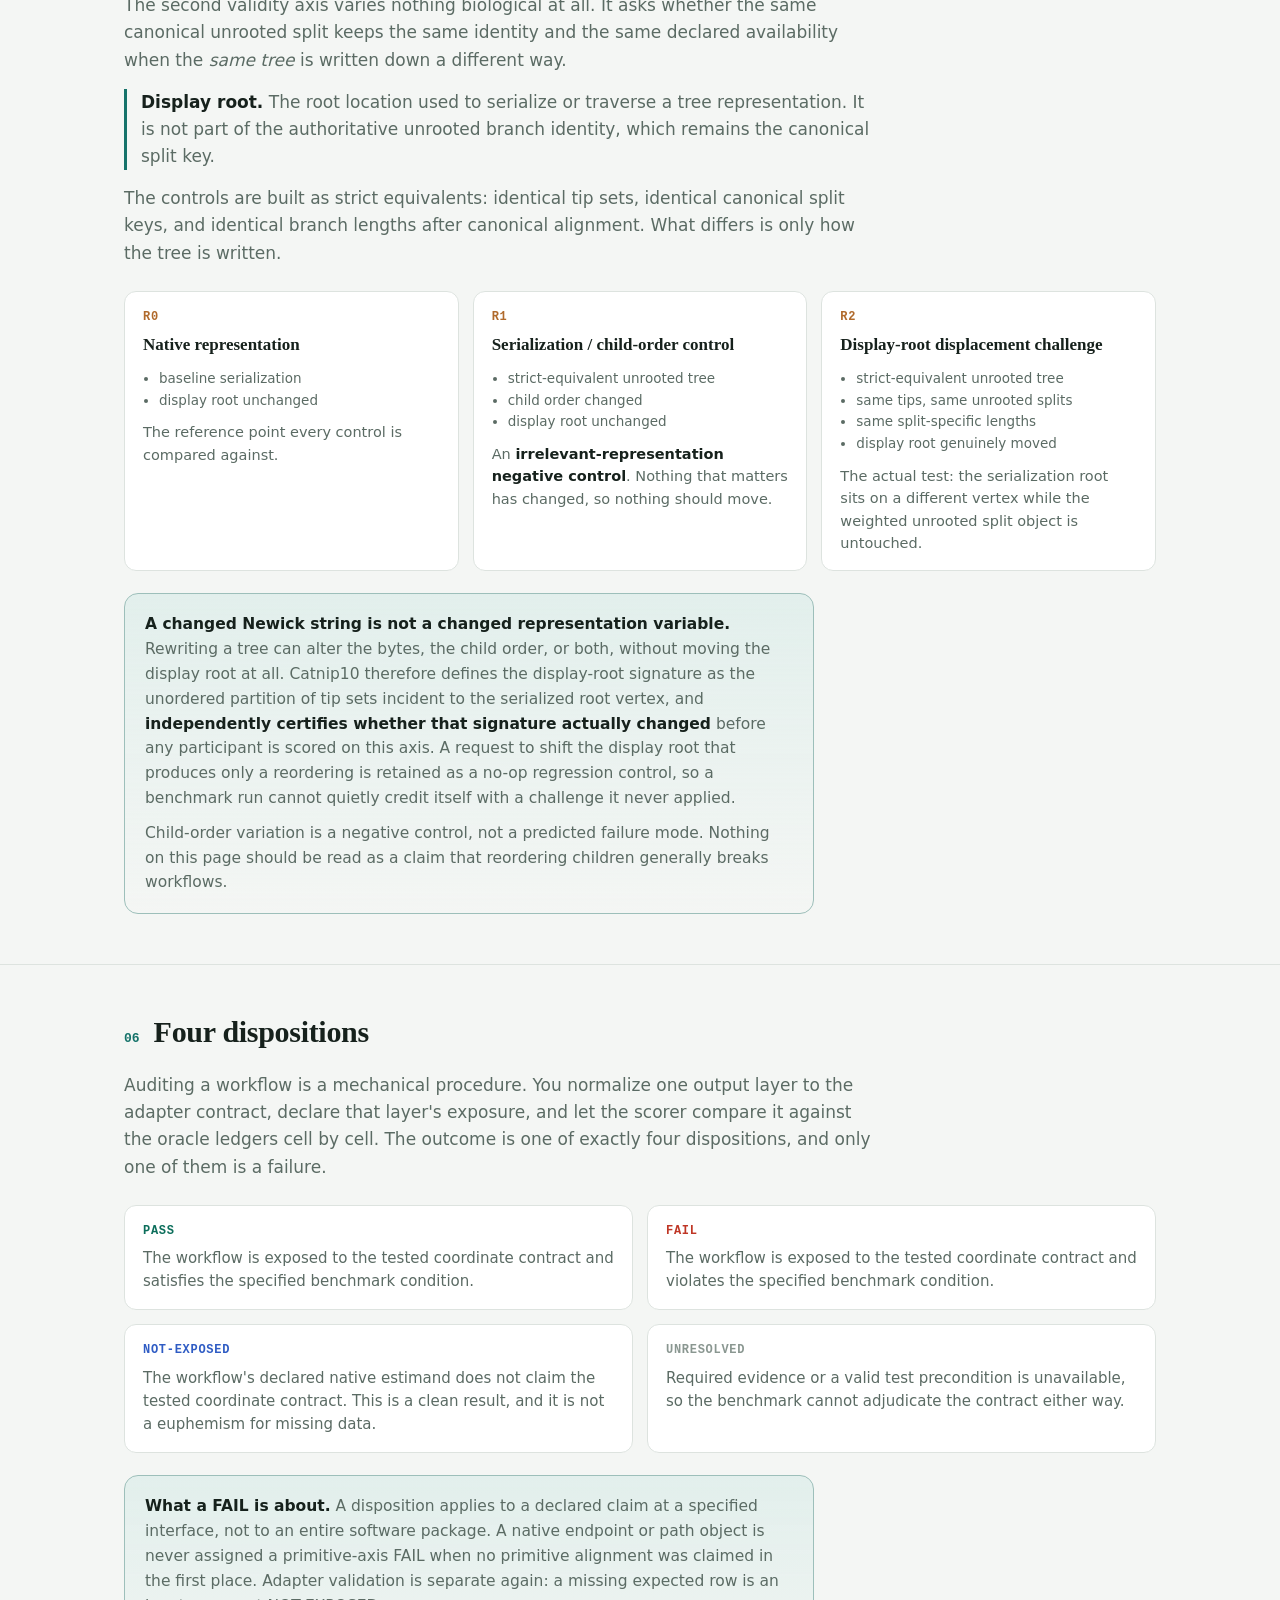
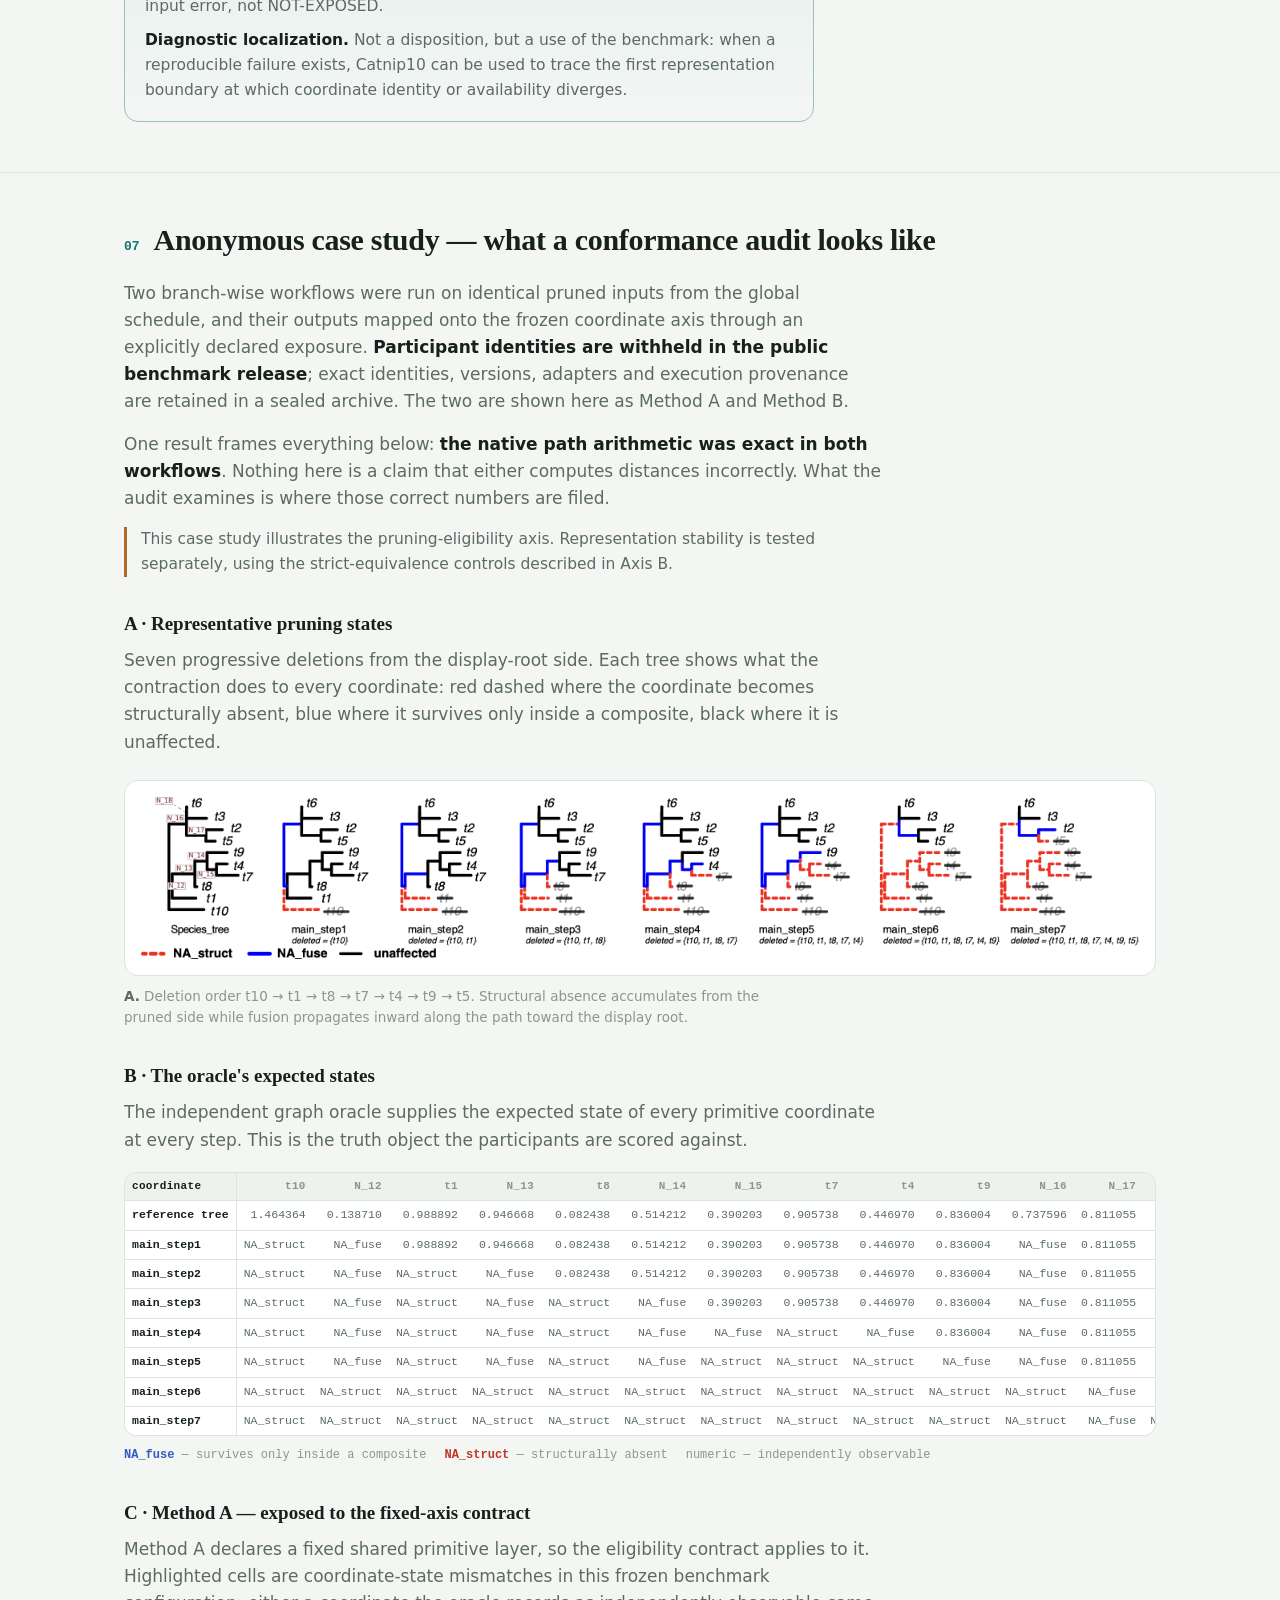
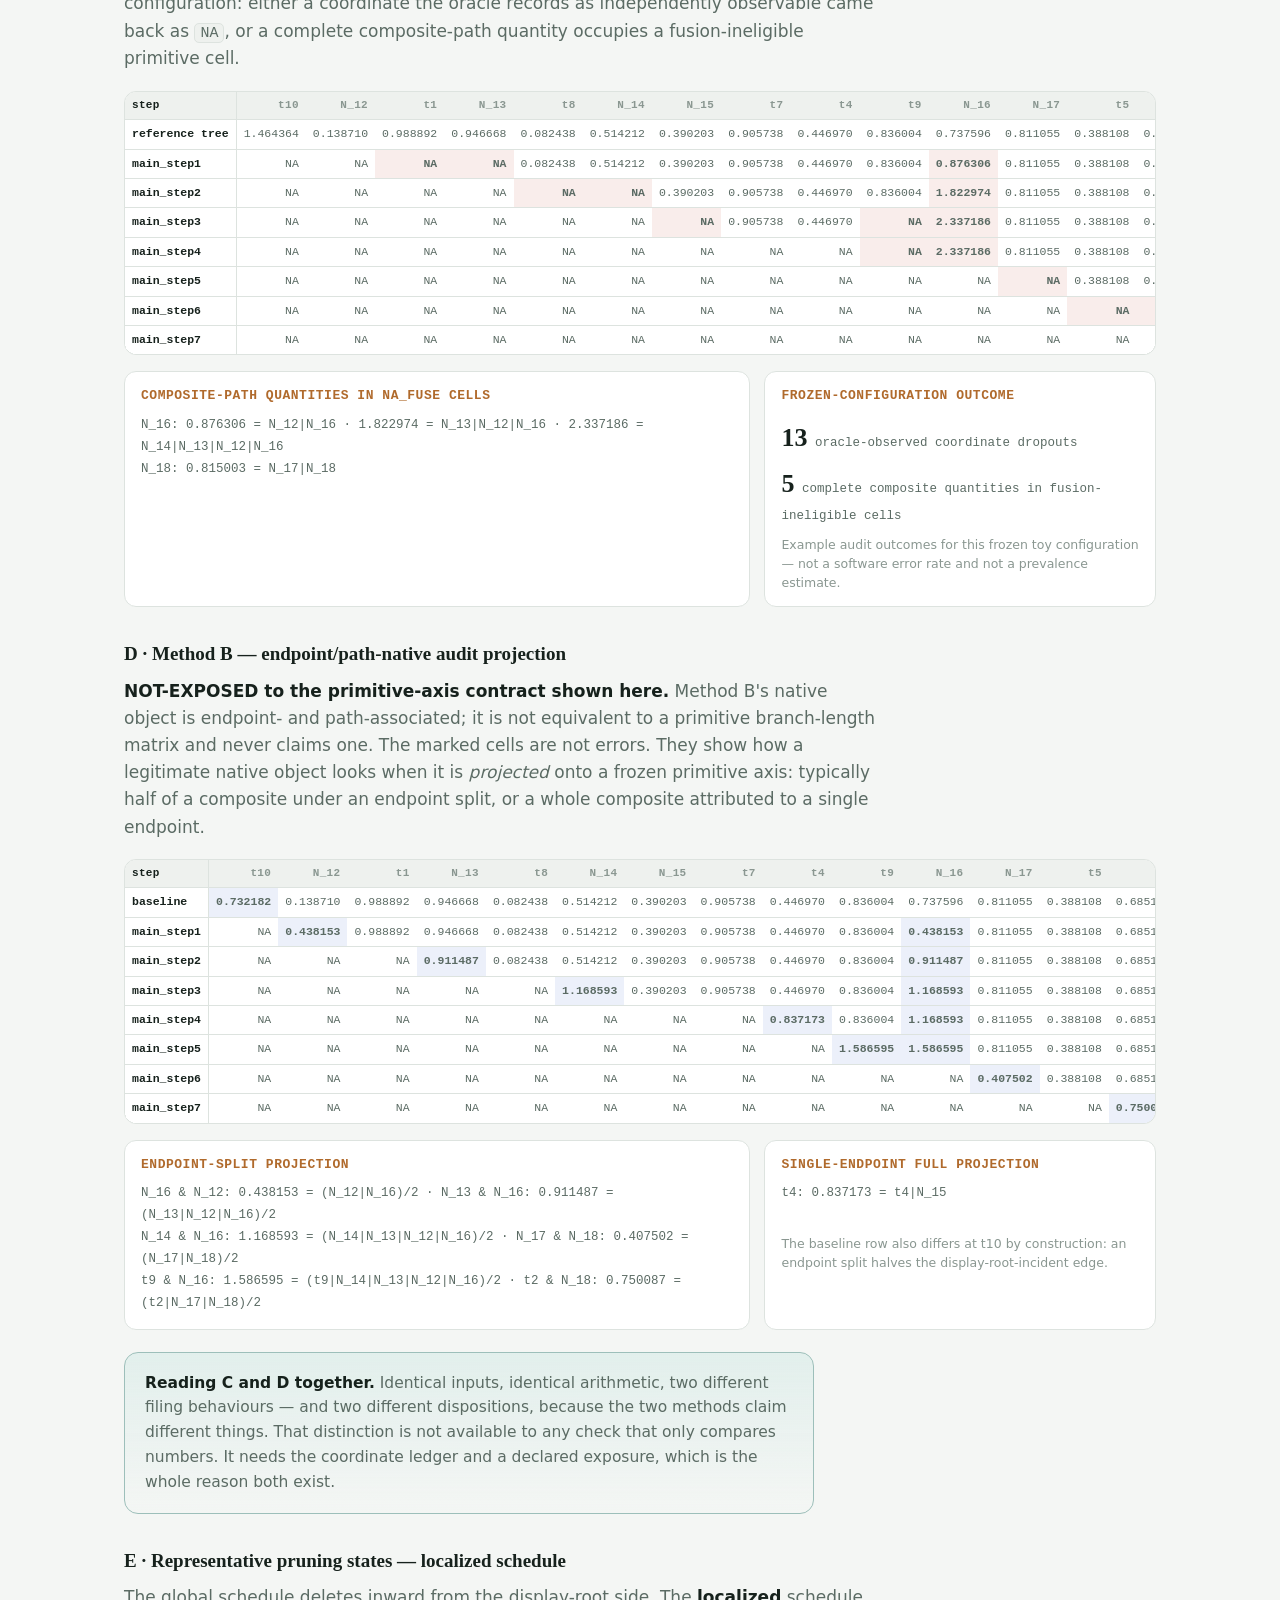
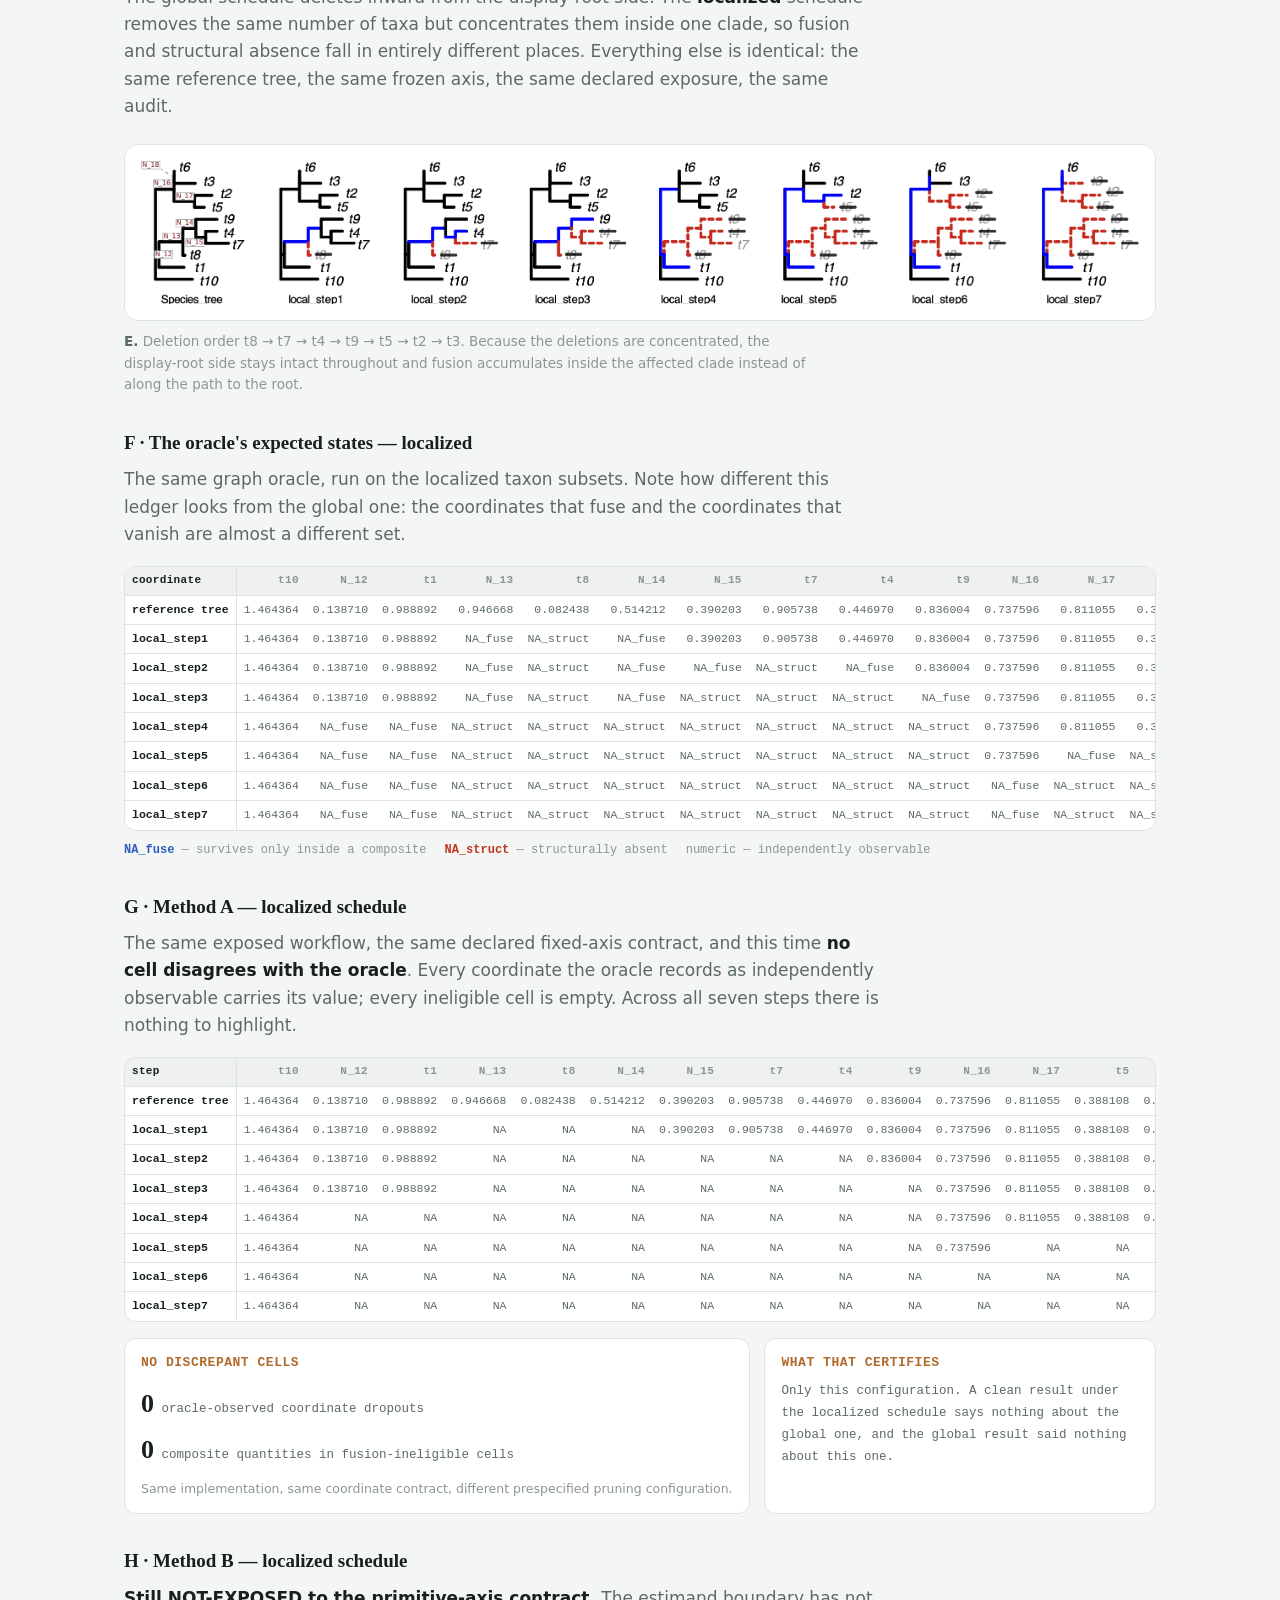
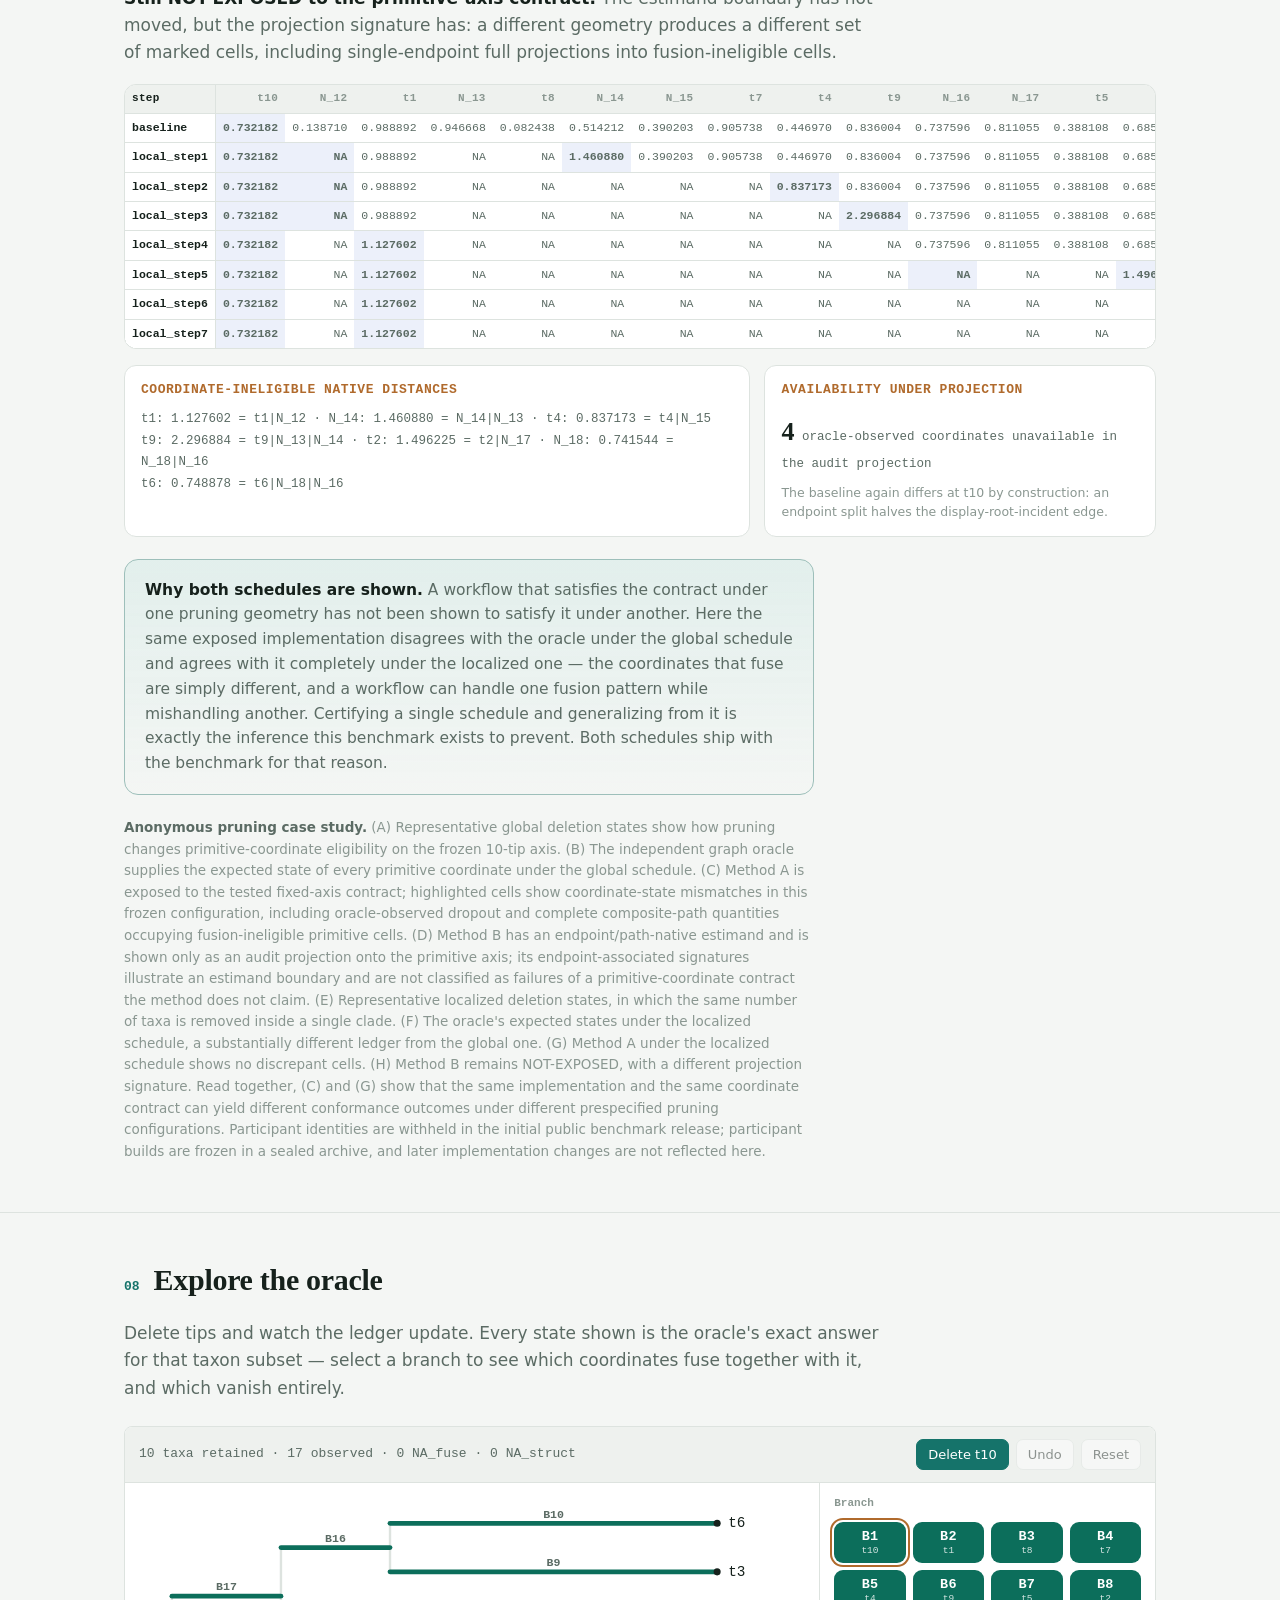
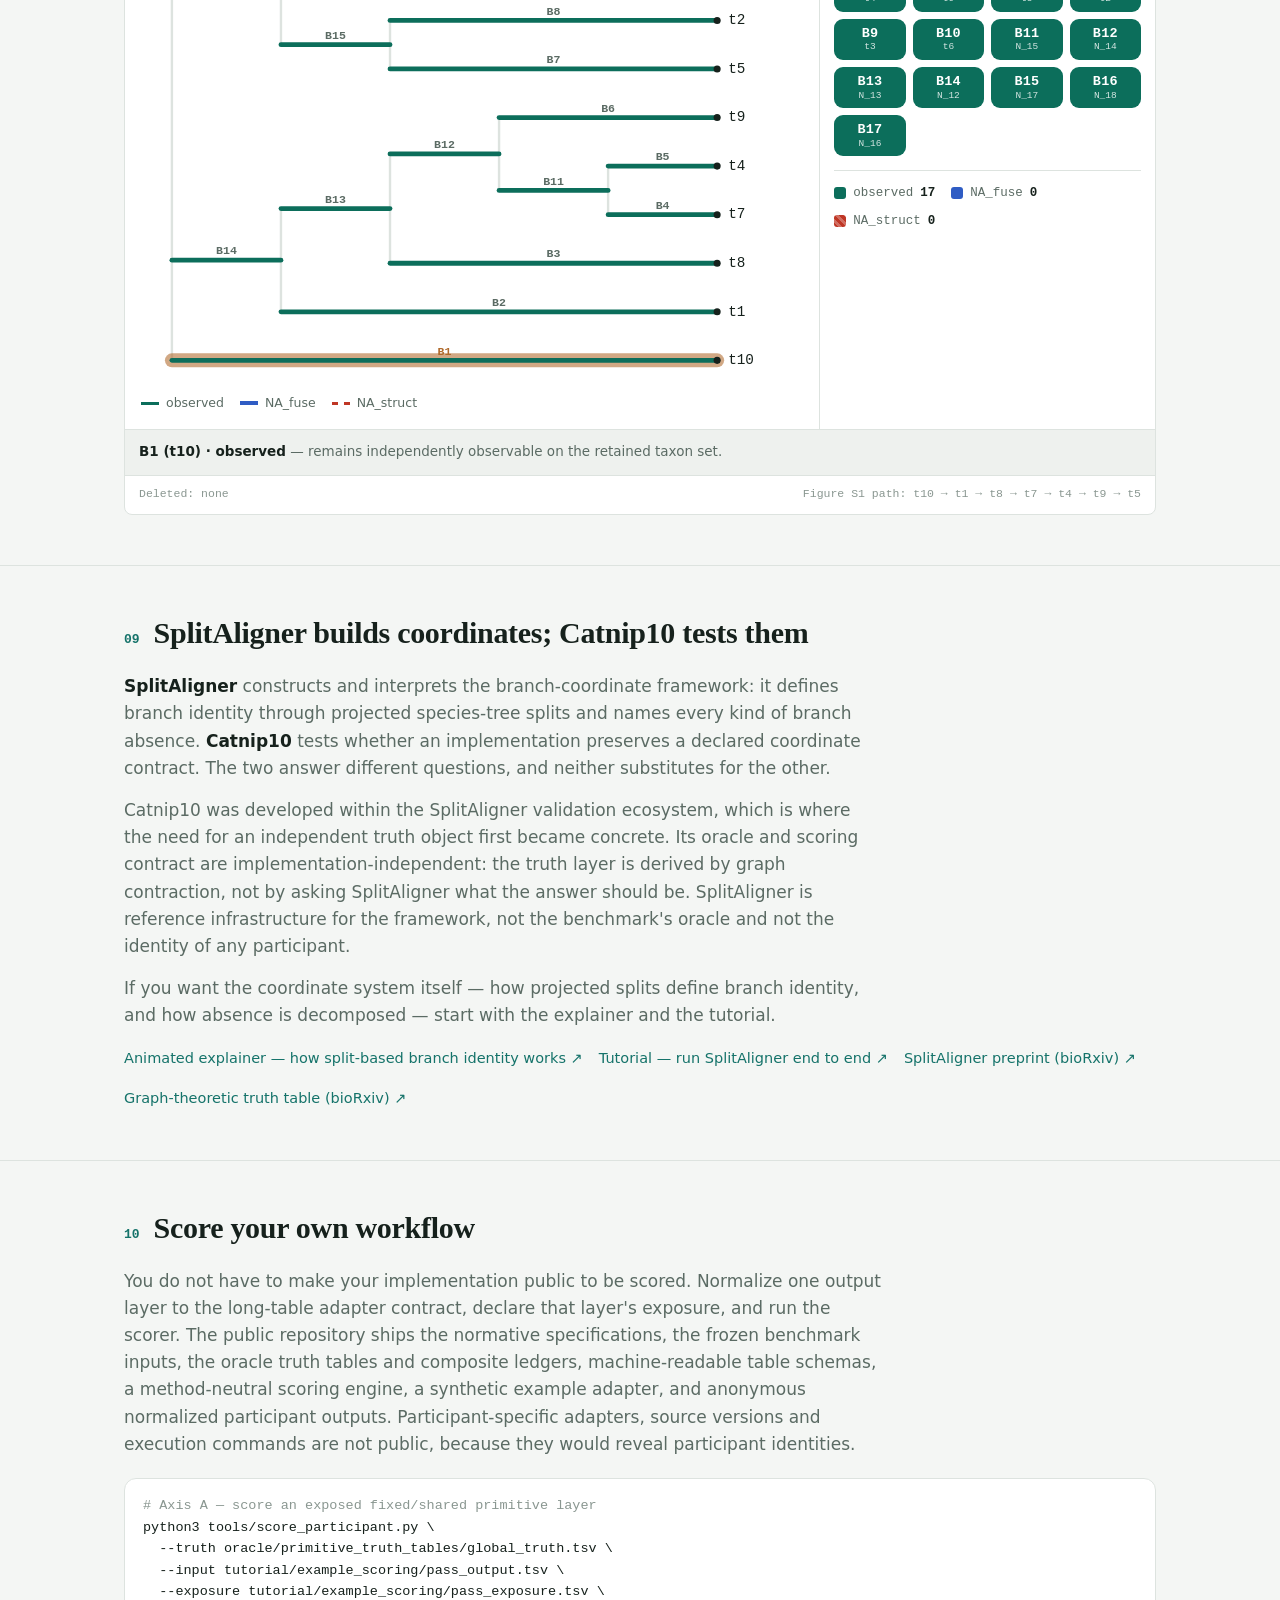
==== commit 991f009c: "Align site with the S1 revision: Graph-theoretic branch-identity algorithm presented as an independe" ====
--- a/catnip10/index.html
+++ b/catnip10/index.html
@@ -278,7 +278,7 @@
     <span class="nav-name"><a href="../index.html">Jiaqi Wu</a></span>
     <nav class="nav-links">
       <a href="../index.html#software">Software</a>
-      <a href="#oracle">Oracle</a>
+      <a href="#oracle">Graph algorithm</a>
       <a href="#axis-a">Axis A</a>
       <a href="#axis-b">Axis B</a>
       <a href="#dispositions">Dispositions</a>
@@ -305,7 +305,7 @@
       </div>
       <div class="btns">
         <a class="btn primary" href="https://github.com/wujiaqi06/Catnip10" target="_blank" rel="noopener">GitHub repository ↗</a>
-        <a class="btn" href="#oracle">How the oracle works</a>
+        <a class="btn" href="#oracle">How the graph algorithm works</a>
         <a class="btn" href="#case-study">Case study</a>
         <a class="btn" href="#explore">Try it interactively</a>
       </div>
@@ -394,9 +394,9 @@
 <!-- 02 THE ORACLE -->
 <section class="block" id="oracle">
   <div class="wrap">
-    <div class="sec-head"><span class="sec-num">02</span><h2>The oracle: graph contraction with bookkeeping</h2></div>
+    <div class="sec-head"><span class="sec-num">02</span><h2>The Graph-theoretic branch-identity algorithm</h2></div>
     <div class="prose">
-      <p>The oracle is deliberately not a phylogenetic method. It is a small graph algorithm that computes the answer by construction, so the benchmark's truth object is exact and inspectable rather than estimated. It never looks at the audited workflow's output.</p>
+      <p>The Graph-theoretic branch-identity algorithm works on the tree itself: as the missing taxa are removed, it follows each original branch, recording which ones survive, which disappear, and which merge, and for every merged branch exactly which original branches it contains, in rooted and unrooted trees alike. It is one of SplitAligner's two independent branch-identity algorithms. Because it computes the answer by construction, Catnip10 uses it as its oracle: the benchmark's truth object is exact and inspectable rather than estimated, and the oracle never looks at the audited workflow's output.</p>
     </div>
 
     <ol class="algo">
@@ -442,7 +442,7 @@
   else:
       NA_STRUCT
 </code></pre>
-    <p class="fine" style="font-size:13px; margin:10px 0 20px; max-width:80ch">An equivalent algorithm exists. On unrooted trees, for pruning without gene-tree discordance, the <strong>Split-based branch-identity algorithm</strong> derives the same primitive states by projecting species-tree splits instead of contracting the graph: see <a href="../splitaligner/SplitAligner_tutorial.html#idea">the SplitAligner tutorial ↗</a>.</p>
+    <p class="fine" style="font-size:13px; margin:10px 0 20px; max-width:80ch">The <strong>Split-based branch-identity algorithm</strong> answers the same structural question, unrooted branch identity, without contracting the graph: it compares the taxa on the two sides of each branch. On that shared task the two independent algorithms must agree, and each is used to check the other: see <a href="../splitaligner/SplitAligner_tutorial.html#idea">the SplitAligner tutorial ↗</a>.</p>
 
     <div class="note">
       <p><strong>No circular oracle.</strong> Canonical split keys are computed only after graph reduction and are used to identify and align surviving reduced edges; they do not derive pruning state. Primitive-coordinate state comes solely from graph deletion, contraction, and propagated original-edge membership.</p>
